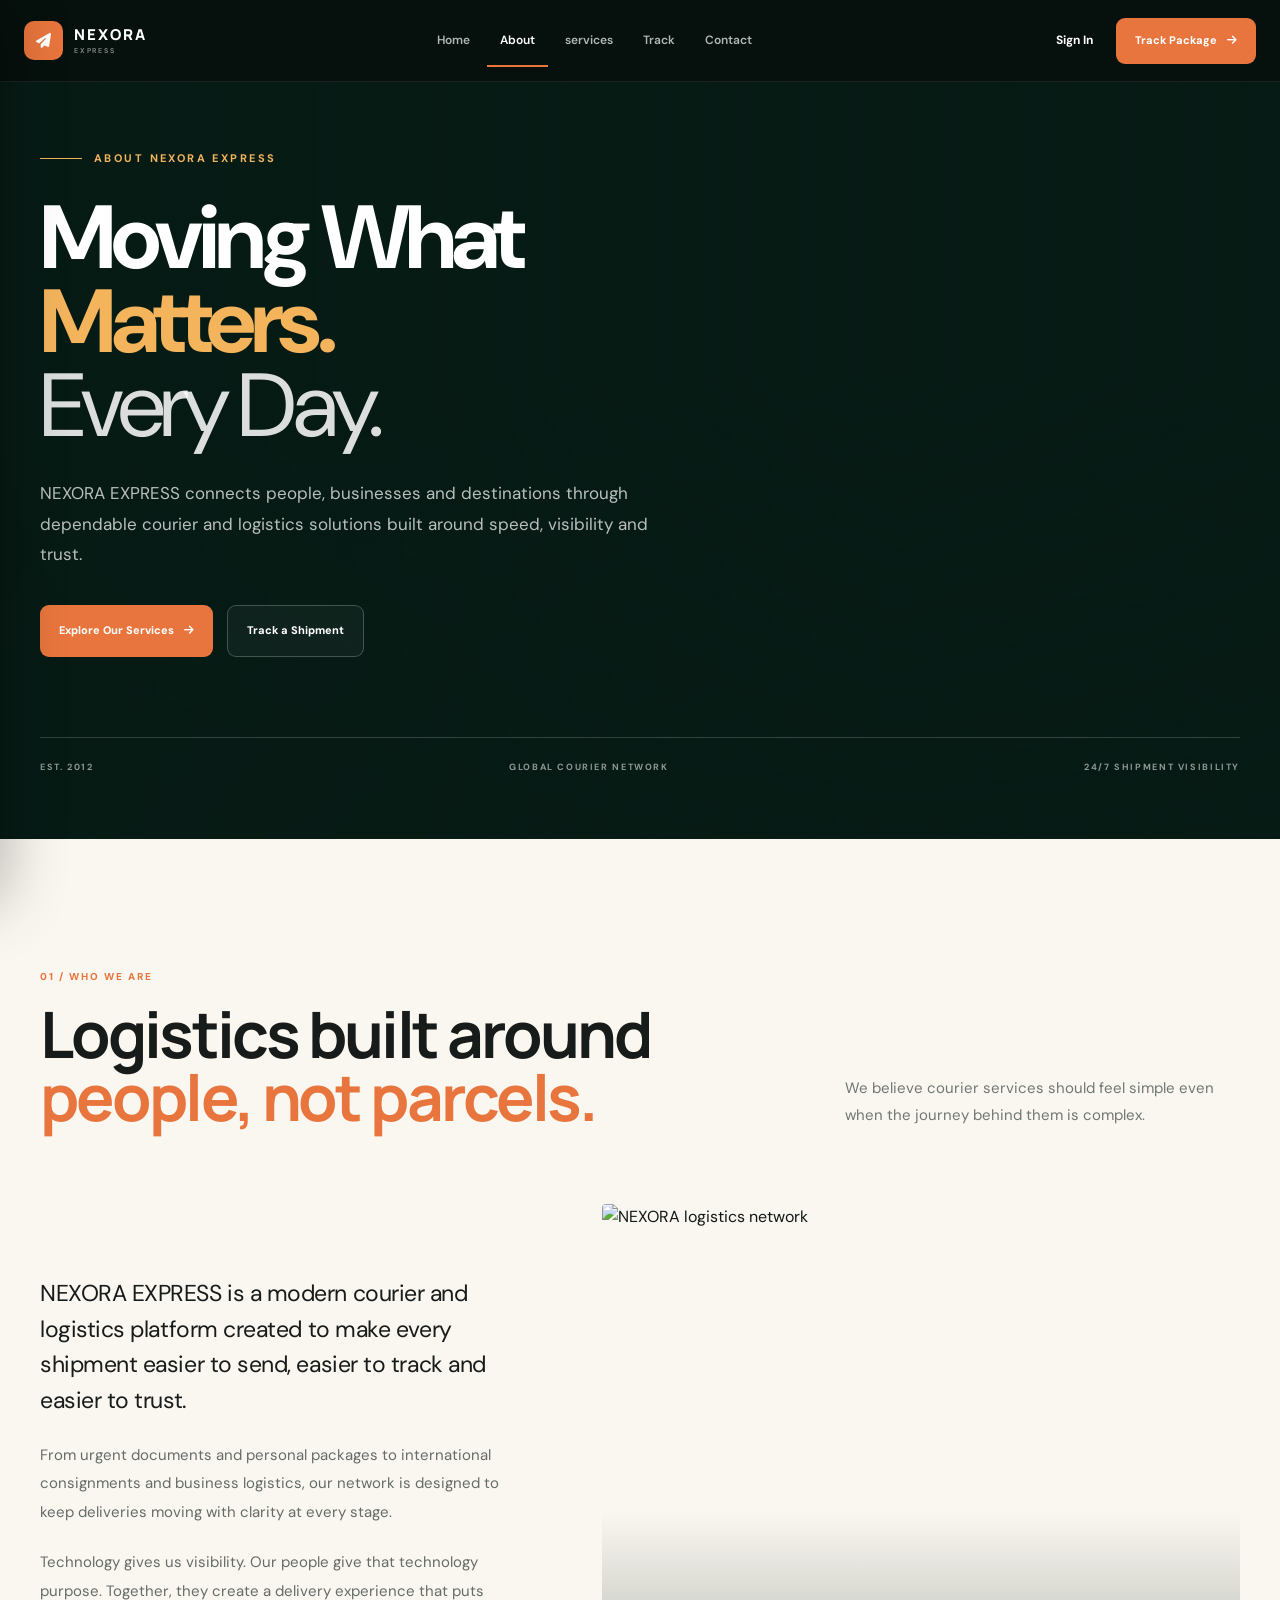
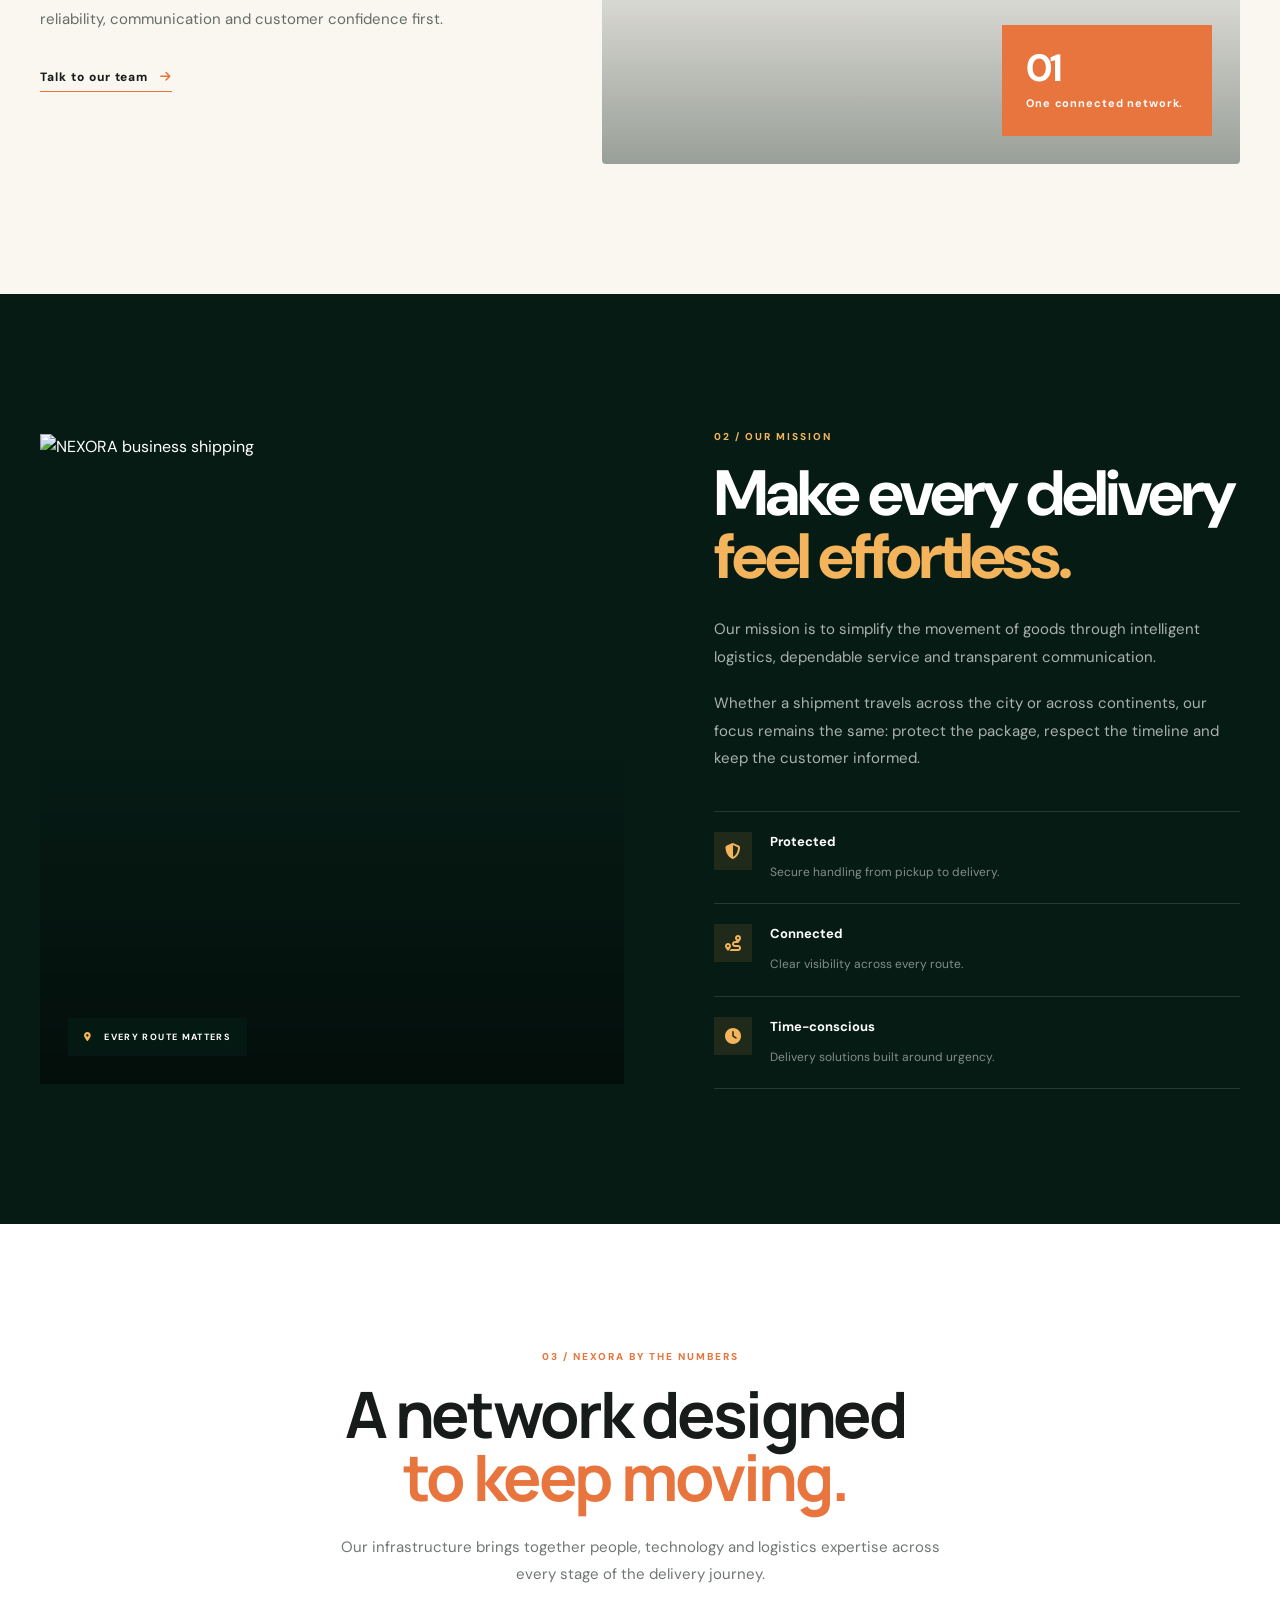
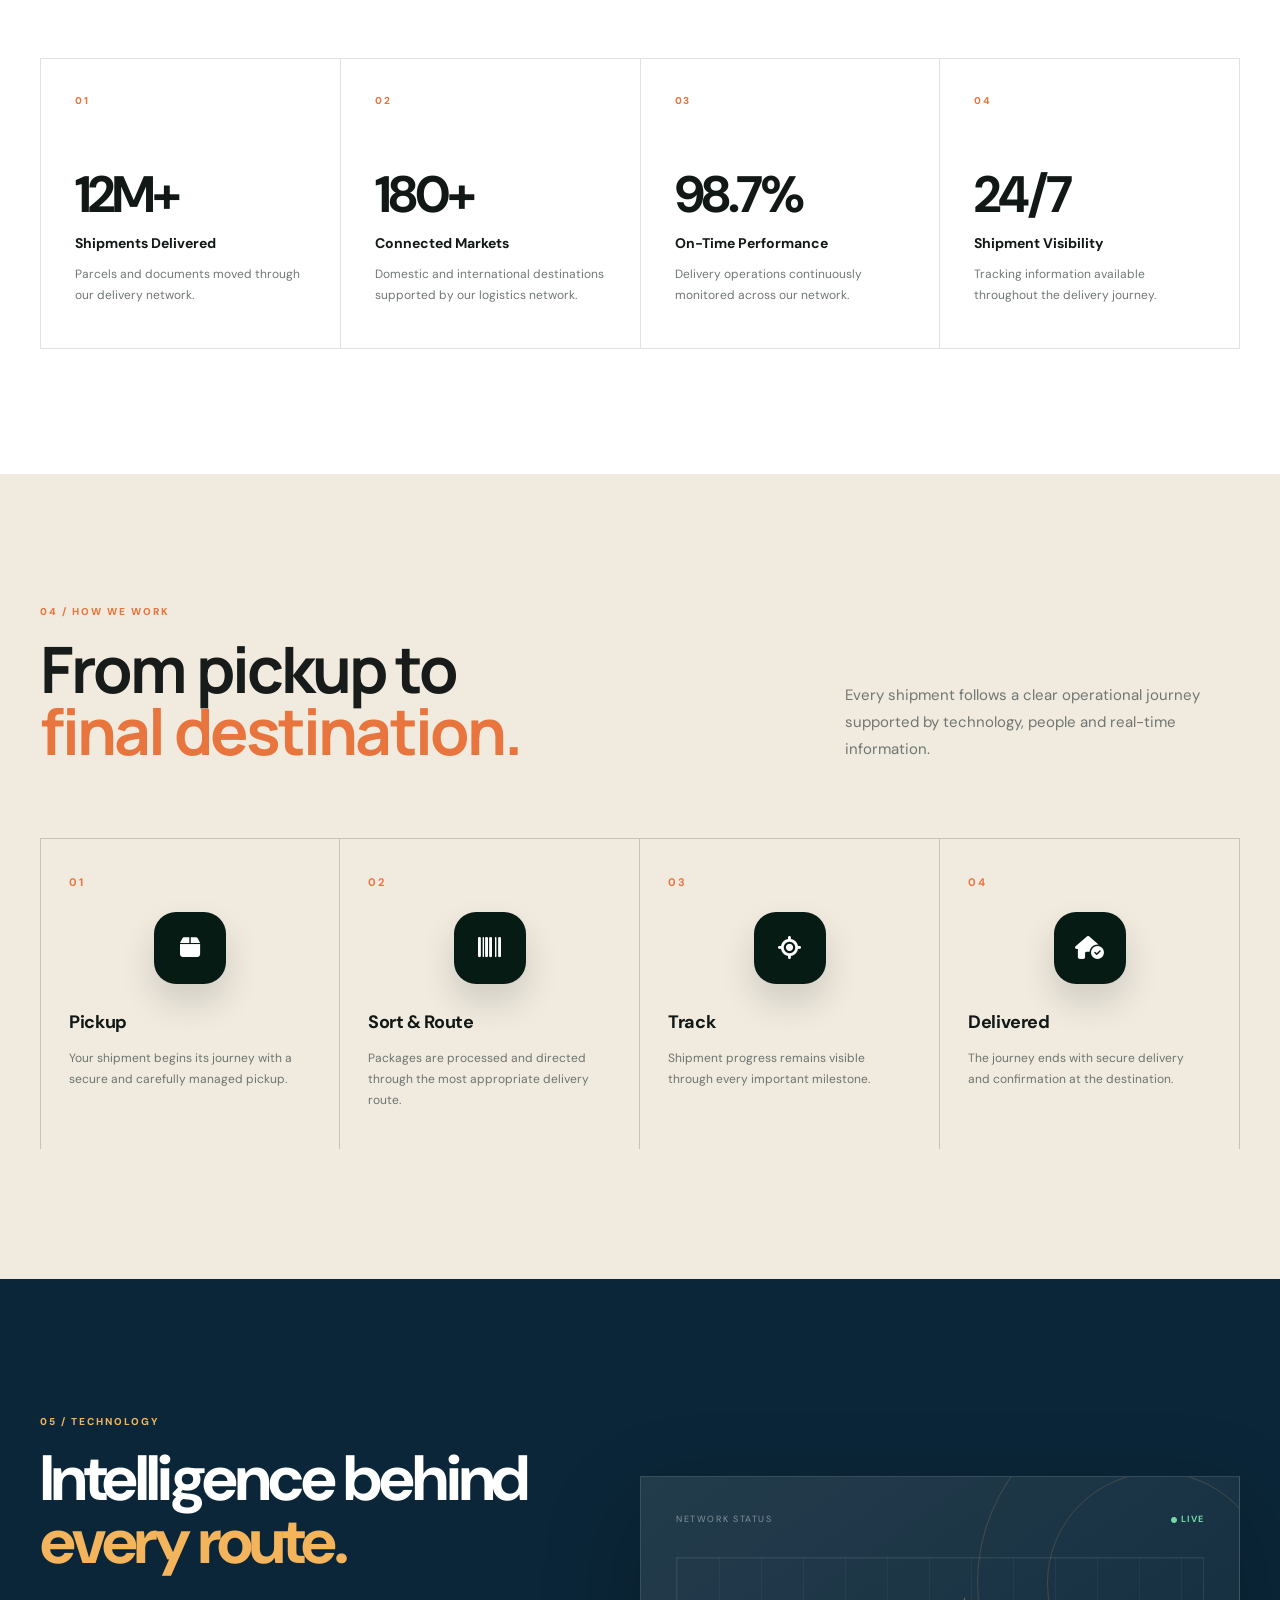
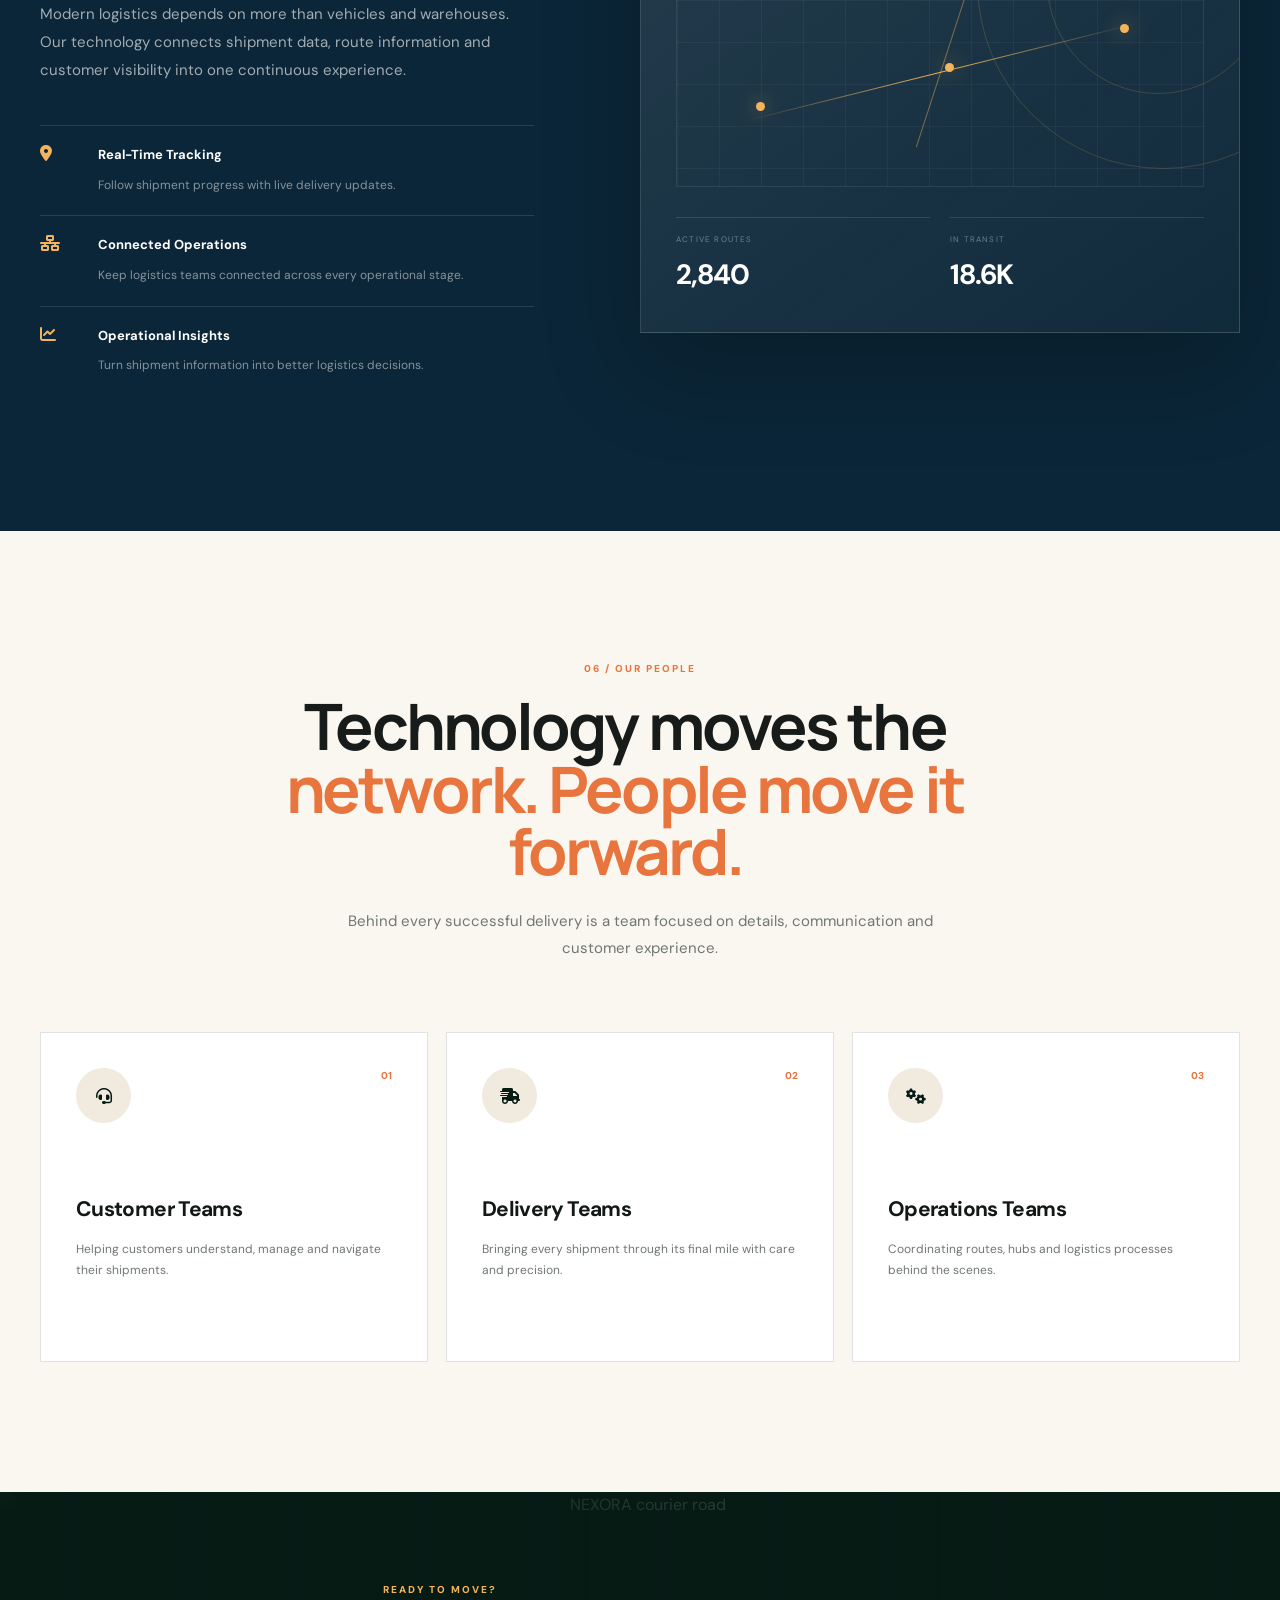
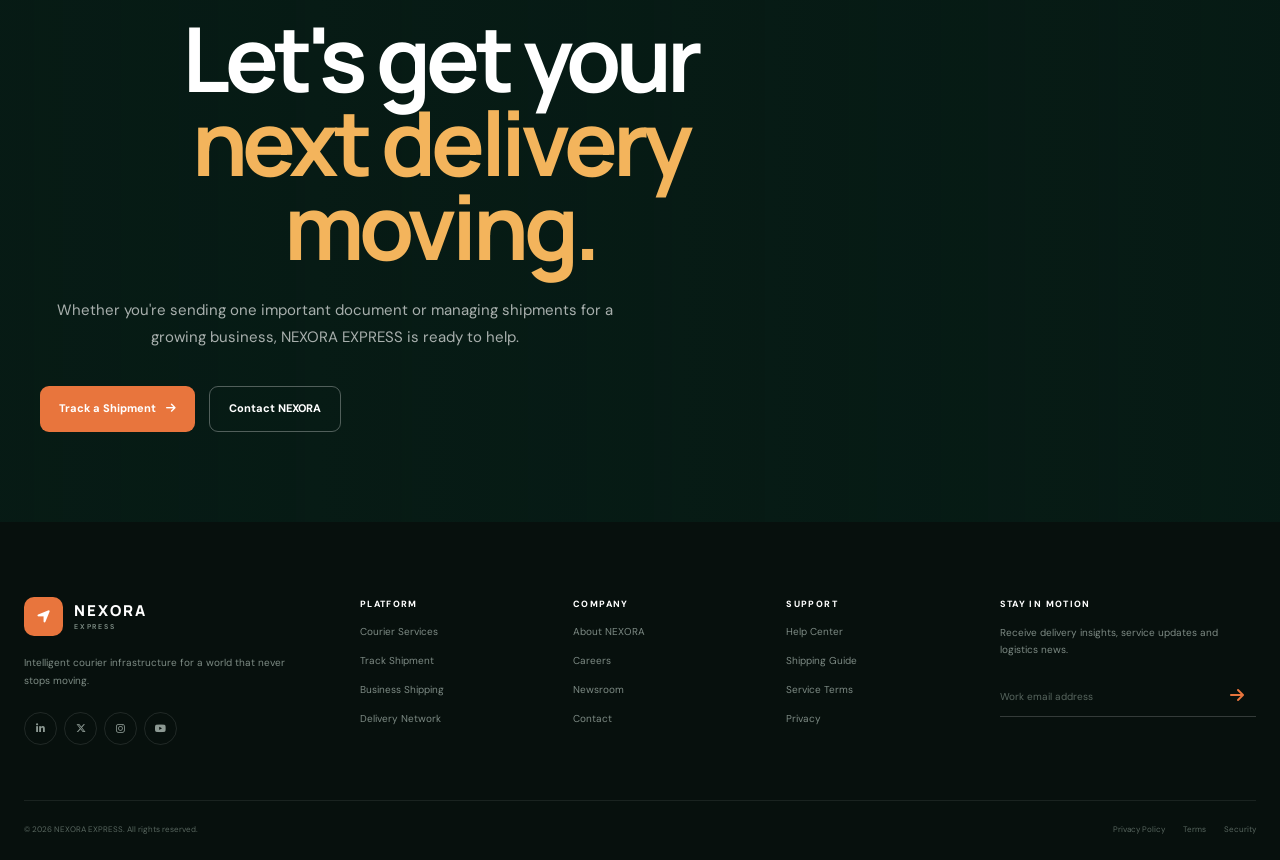
==== about.html @ cfeaf522 "first commit" ====
<!DOCTYPE html>
<html lang="en">
<head>
    <meta charset="UTF-8">
    <meta name="viewport" content="width=device-width, initial-scale=1.0">

    <title>About NEXORA EXPRESS | Global Courier & Logistics</title>

    <link rel="stylesheet" href="css/style.css">
    <link rel="stylesheet" href="css/animations.css">

    <link rel="preconnect" href="https://fonts.googleapis.com">
    <link rel="preconnect" href="https://fonts.gstatic.com" crossorigin>

    <link href="https://fonts.googleapis.com/css2?family=DM+Sans:wght@400;500;600;700&family=Manrope:wght@400;500;600;700;800&display=swap" rel="stylesheet">

    <link rel="stylesheet"
          href="https://cdnjs.cloudflare.com/ajax/libs/font-awesome/6.5.2/css/all.min.css">
</head>

<body>


<!-- ============================================================
     NEXORA COURIER PRELOADER
     ============================================================ -->

<div class="preloader" id="preloader">

    <div class="preloader-courier-scene">

        <div class="preloader-brand">

            <span class="preloader-brand-icon">
                <i class="fa-solid fa-paper-plane"></i>
            </span>

            <div>
                <strong>NEXORA</strong>
                <span>EXPRESS</span>
            </div>

        </div>


        <div class="courier-route">

            <span class="route-line"></span>

            <div class="courier-letter">

                <div class="letter-fold"></div>

                <span class="letter-line line-one"></span>
                <span class="letter-line line-two"></span>
                <span class="letter-line line-three"></span>

            </div>


            <div class="delivery-box">

                <div class="box-top"></div>

                <div class="box-front">
                    <span class="box-label">N</span>
                </div>

                <div class="box-side"></div>

            </div>

        </div>


        <div class="preloader-status">
            <span>PREPARING YOUR DELIVERY</span>
            <strong id="loadingPercent">0%</strong>
        </div>

    </div>

</div>



<!-- ============================================================
     HEADER
     ============================================================ -->

<header class="site-header" id="siteHeader">

    <div class="navbar">

        <a href="index.html" class="brand-logo">

            <span class="brand-icon">
                <i class="fa-solid fa-paper-plane"></i>
            </span>

            <span class="brand-copy">
                <strong>NEXORA</strong>
                <small>EXPRESS</small>
            </span>

        </a>


        <nav class="desktop-navigation">

            <a href="index.html" class="nav-link">
                Home
            </a>

            <a href="about.html" class="nav-link active">
                About
            </a>

           
                       
 <a href="service.html" class="nav-link">
                services
            </a>
             

            

            <a href="tracking.html" class="nav-link">
                Track 
            </a>

            <a href="contact.html" class="nav-link">
                Contact
            </a>

        </nav>


        <div class="navbar-actions">

            <button class="nav-login" data-login-open>
                Sign In
            </button>

            <a href="tracking.html"
               class="primary-btn nav-cta magnetic-btn ripple-btn">
                Track Package
                <i class="fa-solid fa-arrow-right"></i>
            </a>

        </div>


        <button class="mobile-menu-button"
                id="mobileMenuButton"
                aria-label="Open navigation">

            <span></span>
            <span></span>
            <span></span>

        </button>

    </div>

</header>



<!-- ============================================================
     MOBILE DRAWER
     ============================================================ -->

<div class="mobile-overlay" id="mobileOverlay"></div>

<aside class="mobile-drawer" id="mobileDrawer">

    <div class="drawer-header">

        <a href="index.html" class="drawer-logo">

            <span class="brand-icon">
                <i class="fa-solid fa-paper-plane"></i>
            </span>

            <span class="brand-copy">
                <strong>NEXORA</strong>
                <small>EXPRESS</small>
            </span>

        </a>

        <button class="drawer-close" id="drawerClose">
            <i class="fa-solid fa-xmark"></i>
        </button>

    </div>


    <nav class="drawer-navigation">

        <a href="index.html" class="drawer-link">
            <span>01</span>
            Home
        </a>

        <a href="about.html" class="drawer-link active">
            <span>02</span>
            About
        </a>

        <a href="services.html" class="drawer-link">
            <span>03</span>
            Services
        </a>

        <a href="tracking.html" class="drawer-link">
            <span>04</span>
            Track Shipment
        </a>

        <a href="contact.html" class="drawer-link">
            <span>05</span>
            Contact
        </a>

    </nav>


    <div class="drawer-bottom">

        <button class="drawer-login" data-login-open>
            Sign In
        </button>

        <a href="tracking.html" class="primary-btn">
            Track Package
        </a>

    </div>

</aside>



<main>


<!-- ============================================================
     SECTION 01 — ABOUT HERO
     ============================================================ -->


<!-- ============================================================
     ABOUT HERO
     ============================================================ -->

<section class="about-hero">

    <!-- BACKGROUND -->
    <div class="about-hero-background">

        <img src="assets/images/courier-professional.jpg"
             alt="NEXORA courier professional">

        <div class="about-hero-overlay"></div>

    </div>


    <div class="container">

        <!-- ====================================================
             LEFT CONTENT
             ==================================================== -->

        <div class="about-hero-content reveal">

            <div class="hero-eyebrow">

                <span class="eyebrow-line"></span>

                ABOUT NEXORA EXPRESS

            </div>


            <h1>
                Moving What
                <span>Matters.</span>
                <em>Every Day.</em>
            </h1>


            <p>
                NEXORA EXPRESS connects people, businesses and
                destinations through dependable courier and logistics
                solutions built around speed, visibility and trust.
            </p>


            <div class="hero-actions">

                <a href="services.html"
                   class="primary-btn magnetic-btn ripple-btn">

                    Explore Our Services

                    <i class="fa-solid fa-arrow-right"></i>

                </a>


                <a href="tracking.html"
                   class="secondary-btn">

                    Track a Shipment

                </a>

            </div>

        </div>


        <!-- ====================================================
             RIGHT — ONE IMAGE AT A TIME
             ==================================================== -->

        <div class="about-hero-visual reveal-right">

            <!-- IMAGE 01 -->
            <div class="hero-png png-one">

                <img src="assets/a1.webp"
                     alt="NEXORA Express courier delivery">

            </div>


            <!-- IMAGE 02 -->
            <div class="hero-png png-two">

                <img src="assets/a2.png"
                     alt="NEXORA Express logistics service">

            </div>


            <!-- IMAGE 03 -->
            <div class="hero-png png-three">

                <img src="assets/a3.png"
                     alt="NEXORA Express shipment delivery">

            </div>

        </div>


        <!-- ====================================================
             HERO BOTTOM
             ==================================================== -->

        <div class="about-hero-bottom">

            <span>EST. 2012</span>

            <span>GLOBAL COURIER NETWORK</span>

            <span>24/7 SHIPMENT VISIBILITY</span>

        </div>

    </div>

</section>
<!-- ============================================================
     SECTION 02 — WHO WE ARE
     ============================================================ -->

<section class="about-intro section-light">

    <div class="container">

        <div class="section-heading split-heading reveal">

            <div>

                <span class="section-kicker">
                    01 / WHO WE ARE
                </span>

                <h2>
                    Logistics built around
                    <span>people, not parcels.</span>
                </h2>

            </div>

            <p>
                We believe courier services should feel simple even
                when the journey behind them is complex.
            </p>

        </div>


        <div class="about-intro-grid">


            <div class="about-intro-copy reveal">

                <p class="large-copy">
                    NEXORA EXPRESS is a modern courier and logistics
                    platform created to make every shipment easier to
                    send, easier to track and easier to trust.
                </p>

                <p>
                    From urgent documents and personal packages to
                    international consignments and business logistics,
                    our network is designed to keep deliveries moving
                    with clarity at every stage.
                </p>

                <p>
                    Technology gives us visibility. Our people give
                    that technology purpose. Together, they create a
                    delivery experience that puts reliability,
                    communication and customer confidence first.
                </p>


                <a href="contact.html" class="text-link">
                    Talk to our team
                    <i class="fa-solid fa-arrow-right"></i>
                </a>

            </div>


            <div class="about-intro-visual reveal-right">

                <div class="about-image-main">

                    <img src="assets/images/logistics-network.jpg"
                         alt="NEXORA logistics network">

                </div>


                <div class="about-image-card">

                    <strong>01</strong>

                    <span>
                        One connected network.
                    </span>

                </div>

            </div>

        </div>

    </div>

</section>



<!-- ============================================================
     SECTION 03 — OUR MISSION
     ============================================================ -->

<section class="mission-section section-dark">

    <div class="container">

        <div class="mission-grid">

            <div class="mission-visual reveal">

                <img src="assets/images/business-shipping.jpg"
                     alt="NEXORA business shipping">

                <div class="mission-stamp">
                    <i class="fa-solid fa-location-dot"></i>
                    <span>EVERY ROUTE MATTERS</span>
                </div>

            </div>


            <div class="mission-content reveal-right">

                <span class="section-kicker">
                    02 / OUR MISSION
                </span>

                <h2>
                    Make every delivery
                    <em>feel effortless.</em>
                </h2>

                <p>
                    Our mission is to simplify the movement of goods
                    through intelligent logistics, dependable service
                    and transparent communication.
                </p>

                <p>
                    Whether a shipment travels across the city or
                    across continents, our focus remains the same:
                    protect the package, respect the timeline and keep
                    the customer informed.
                </p>


                <div class="mission-points">

                    <div>
                        <i class="fa-solid fa-shield-halved"></i>

                        <div>
                            <strong>Protected</strong>
                            <span>
                                Secure handling from pickup to delivery.
                            </span>
                        </div>
                    </div>


                    <div>
                        <i class="fa-solid fa-route"></i>

                        <div>
                            <strong>Connected</strong>
                            <span>
                                Clear visibility across every route.
                            </span>
                        </div>
                    </div>


                    <div>
                        <i class="fa-solid fa-clock"></i>

                        <div>
                            <strong>Time-conscious</strong>
                            <span>
                                Delivery solutions built around urgency.
                            </span>
                        </div>
                    </div>

                </div>

            </div>

        </div>

    </div>

</section>



<!-- ============================================================
     SECTION 04 — NUMBERS / IMPACT
     ============================================================ -->

<section class="about-stats section-white">

    <div class="container">

        <div class="section-heading centered reveal">

            <span class="section-kicker">
                03 / NEXORA BY THE NUMBERS
            </span>

            <h2>
                A network designed
                <span>to keep moving.</span>
            </h2>

            <p>
                Our infrastructure brings together people,
                technology and logistics expertise across every
                stage of the delivery journey.
            </p>

        </div>


        <div class="about-stat-grid">

            <div class="about-stat-card reveal">

                <span class="stat-index">01</span>

                <strong>12M+</strong>

                <h3>Shipments Delivered</h3>

                <p>
                    Parcels and documents moved through our
                    delivery network.
                </p>

            </div>


            <div class="about-stat-card reveal">

                <span class="stat-index">02</span>

                <strong>180+</strong>

                <h3>Connected Markets</h3>

                <p>
                    Domestic and international destinations
                    supported by our logistics network.
                </p>

            </div>


            <div class="about-stat-card reveal">

                <span class="stat-index">03</span>

                <strong>98.7%</strong>

                <h3>On-Time Performance</h3>

                <p>
                    Delivery operations continuously monitored
                    across our network.
                </p>

            </div>


            <div class="about-stat-card reveal">

                <span class="stat-index">04</span>

                <strong>24/7</strong>

                <h3>Shipment Visibility</h3>

                <p>
                    Tracking information available throughout
                    the delivery journey.
                </p>

            </div>

        </div>

    </div>

</section>



<!-- ============================================================
     SECTION 05 — HOW WE WORK
     ============================================================ -->

<section class="about-process section-cream">

    <div class="container">

        <div class="section-heading split-heading reveal">

            <div>

                <span class="section-kicker">
                    04 / HOW WE WORK
                </span>

                <h2>
                    From pickup to
                    <span>final destination.</span>
                </h2>

            </div>

            <p>
                Every shipment follows a clear operational journey
                supported by technology, people and real-time
                information.
            </p>

        </div>


        <div class="process-timeline">


            <div class="process-step reveal">

                <span class="process-number">01</span>

                <div class="process-icon">
                    <i class="fa-solid fa-box"></i>
                </div>

                <div>
                    <h3>Pickup</h3>

                    <p>
                        Your shipment begins its journey with a
                        secure and carefully managed pickup.
                    </p>
                </div>

            </div>


            <div class="process-step reveal">

                <span class="process-number">02</span>

                <div class="process-icon">
                    <i class="fa-solid fa-barcode"></i>
                </div>

                <div>
                    <h3>Sort & Route</h3>

                    <p>
                        Packages are processed and directed through
                        the most appropriate delivery route.
                    </p>
                </div>

            </div>


            <div class="process-step reveal">

                <span class="process-number">03</span>

                <div class="process-icon">
                    <i class="fa-solid fa-location-crosshairs"></i>
                </div>

                <div>
                    <h3>Track</h3>

                    <p>
                        Shipment progress remains visible through
                        every important milestone.
                    </p>
                </div>

            </div>


            <div class="process-step reveal">

                <span class="process-number">04</span>

                <div class="process-icon">
                    <i class="fa-solid fa-house-circle-check"></i>
                </div>

                <div>
                    <h3>Delivered</h3>

                    <p>
                        The journey ends with secure delivery and
                        confirmation at the destination.
                    </p>
                </div>

            </div>

        </div>

    </div>

</section>



<!-- ============================================================
     SECTION 06 — TECHNOLOGY
     ============================================================ -->

<section class="technology-section section-blue">

    <div class="container">

        <div class="technology-grid">

            <div class="technology-content reveal">

                <span class="section-kicker">
                    05 / TECHNOLOGY
                </span>

                <h2>
                    Intelligence behind
                    <span>every route.</span>
                </h2>

                <p>
                    Modern logistics depends on more than vehicles
                    and warehouses. Our technology connects shipment
                    data, route information and customer visibility
                    into one continuous experience.
                </p>


                <div class="technology-list">

                    <div>
                        <i class="fa-solid fa-location-dot"></i>

                        <div>
                            <strong>Real-Time Tracking</strong>

                            <span>
                                Follow shipment progress with live
                                delivery updates.
                            </span>
                        </div>
                    </div>


                    <div>
                        <i class="fa-solid fa-network-wired"></i>

                        <div>
                            <strong>Connected Operations</strong>

                            <span>
                                Keep logistics teams connected across
                                every operational stage.
                            </span>
                        </div>
                    </div>


                    <div>
                        <i class="fa-solid fa-chart-line"></i>

                        <div>
                            <strong>Operational Insights</strong>

                            <span>
                                Turn shipment information into better
                                logistics decisions.
                            </span>
                        </div>
                    </div>

                </div>

            </div>


            <div class="technology-visual reveal-right">

                <div class="technology-card">

                    <div class="technology-card-top">

                        <span>NETWORK STATUS</span>

                        <strong>
                            <i class="fa-solid fa-circle"></i>
                            LIVE
                        </strong>

                    </div>


                    <div class="network-lines">

                        <span></span>
                        <span></span>
                        <span></span>

                    </div>


                    <div class="technology-metrics">

                        <div>
                            <small>ACTIVE ROUTES</small>
                            <strong>2,840</strong>
                        </div>

                        <div>
                            <small>IN TRANSIT</small>
                            <strong>18.6K</strong>
                        </div>

                    </div>

                </div>

            </div>

        </div>

    </div>

</section>



<!-- ============================================================
     SECTION 07 — PEOPLE
     ============================================================ -->

<section class="people-section section-light">

    <div class="container">

        <div class="section-heading centered reveal">

            <span class="section-kicker">
                06 / OUR PEOPLE
            </span>

            <h2>
                Technology moves the
                <span>network. People move it forward.</span>
            </h2>

            <p>
                Behind every successful delivery is a team focused
                on details, communication and customer experience.
            </p>

        </div>


        <div class="people-grid">


            <article class="people-card reveal">

                <div class="people-icon">
                    <i class="fa-solid fa-headset"></i>
                </div>

                <span>01</span>

                <h3>Customer Teams</h3>

                <p>
                    Helping customers understand, manage and
                    navigate their shipments.
                </p>

            </article>


            <article class="people-card reveal">

                <div class="people-icon">
                    <i class="fa-solid fa-truck-fast"></i>
                </div>

                <span>02</span>

                <h3>Delivery Teams</h3>

                <p>
                    Bringing every shipment through its final
                    mile with care and precision.
                </p>

            </article>


            <article class="people-card reveal">

                <div class="people-icon">
                    <i class="fa-solid fa-gears"></i>
                </div>

                <span>03</span>

                <h3>Operations Teams</h3>

                <p>
                    Coordinating routes, hubs and logistics
                    processes behind the scenes.
                </p>

            </article>

        </div>

    </div>

</section>



<!-- ============================================================
     SECTION 08 — CTA
     ============================================================ -->

<section class="cta-section">

    <div class="cta-background">

        <img src="assets/images/courier-road.jpg"
             alt="NEXORA courier road">

    </div>


    <div class="container">

        <div class="cta-content reveal">

            <span class="section-kicker">
                READY TO MOVE?
            </span>

            <h2>
                Let's get your
                <span>next delivery moving.</span>
            </h2>

            <p>
                Whether you're sending one important document or
                managing shipments for a growing business, NEXORA
                EXPRESS is ready to help.
            </p>


            <div class="cta-actions">

                <a href="tracking.html"
                   class="primary-btn magnetic-btn ripple-btn">

                    Track a Shipment

                    <i class="fa-solid fa-arrow-right"></i>

                </a>

                <a href="contact.html"
                   class="outline-light-btn">

                    Contact NEXORA

                </a>

            </div>

        </div>

    </div>

</section>

</main>





<!-- =========================================================
     FOOTER
========================================================= -->

<footer class="site-footer">

    <div class="container">

        <div class="footer-main">

            <div class="footer-brand">

                <a href="index.html" class="brand-logo footer-logo">

                    <span class="brand-icon">
                        <i class="fa-solid fa-location-arrow"></i>
                    </span>

                    <span class="brand-copy">
                        <strong>NEXORA</strong>
                        <small>EXPRESS</small>
                    </span>

                </a>


                <p>
                    Intelligent courier infrastructure
                    for a world that never stops moving.
                </p>


                <div class="footer-socials">

                    <a href="404.html" aria-label="LinkedIn">
                        <i class="fa-brands fa-linkedin-in"></i>
                    </a>

                    <a href="404.html" aria-label="X">
                        <i class="fa-brands fa-x-twitter"></i>
                    </a>

                    <a href="404.html" aria-label="Instagram">
                        <i class="fa-brands fa-instagram"></i>
                    </a>

                    <a href="404.html" aria-label="YouTube">
                        <i class="fa-brands fa-youtube"></i>
                    </a>

                </div>

            </div>


            <div class="footer-column">

                <h4>
                    PLATFORM
                </h4>

                <a href="services.html">
                    Courier Services
                </a>

                <a href="track.html">
                    Track Shipment
                </a>

                <a href="404.html">
                    Business Shipping
                </a>

                <a href="404.html">
                    Delivery Network
                </a>

            </div>


            <div class="footer-column">

                <h4>
                    COMPANY
                </h4>

                <a href="about.html">
                    About NEXORA
                </a>

                <a href="404.html">
                    Careers
                </a>

                <a href="404.html">
                    Newsroom
                </a>

                <a href="contact.html">
                    Contact
                </a>

            </div>


            <div class="footer-column">

                <h4>
                    SUPPORT
                </h4>

                <a href="404.html">
                    Help Center
                </a>

                <a href="404.html">
                    Shipping Guide
                </a>

                <a href="404.html">
                    Service Terms
                </a>

                <a href="404.html">
                    Privacy
                </a>

            </div>


            <div class="footer-newsletter">

                <h4>
                    STAY IN MOTION
                </h4>

                <p>
                    Receive delivery insights,
                    service updates and logistics news.
                </p>

                <form id="newsletterForm">

                    <div class="newsletter-input">

                        <input
                            type="email"
                            id="newsletterEmail"
                            placeholder="Work email address"
                            aria-label="Email address"
                        >

                        <button
                            type="submit"
                            aria-label="Subscribe"
                        >
                            <i class="fa-solid fa-arrow-right"></i>
                        </button>

                    </div>

                    <small id="newsletterMessage"></small>

                </form>

            </div>

        </div>


        <div class="footer-bottom">

            <span>
                © 2026 NEXORA EXPRESS. All rights reserved.
            </span>

            <div>

                <a href="404.html">
                    Privacy Policy
                </a>

                <a href="404.html">
                    Terms
                </a>

                <a href="404.html">
                    Security
                </a>

            </div>

        </div>

    </div>

</footer>



<!-- ============================================================
     LOGIN MODAL
     ============================================================ -->

<div class="modal-overlay"
     id="loginModal"
     aria-hidden="true">

    <div class="login-modal">

        <button class="modal-close" id="loginModalClose">
            <i class="fa-solid fa-xmark"></i>
        </button>


        <div class="login-visual">

            <img src="assets/images/login-courier.jpg"
                 alt="NEXORA courier">

            <div class="login-visual-overlay"></div>

            <div class="login-visual-content">

                <span class="secure-badge">
                    <i class="fa-solid fa-shield-halved"></i>
                    SECURE ACCESS
                </span>

                <h2>
                    Your deliveries.
                    <span>Your control.</span>
                </h2>

            </div>

        </div>


        <div class="login-content">

            <span class="section-kicker">
                NEXORA EXPRESS
            </span>

            <h2 class="login-heading" id="loginTitle">
                Welcome back.
            </h2>


            <div class="login-tabs">

                <button class="login-tab active"
                        data-login-tab="user">
                    Customer
                </button>

                <button class="login-tab"
                        data-login-tab="admin">
                    Admin
                </button>

            </div>


            <form class="login-form active"
                  id="userLoginForm">

                <div class="input-wrap">

                    <input type="email"
                           placeholder="Email address"
                           required>

                    <i class="fa-regular fa-envelope"></i>

                </div>


                <div class="input-wrap">

                    <input type="password"
                           placeholder="Password"
                           required>

                    <button type="button"
                            class="password-toggle">
                        <i class="fa-regular fa-eye"></i>
                    </button>

                </div>


                <div class="login-options">

                    <label class="remember-option">

                        <input type="checkbox">

                        <span>Remember me</span>

                    </label>

                    <a href="#">Forgot password?</a>

                </div>


                <button type="submit"
                        class="login-submit">

                    Sign In

                    <i class="fa-solid fa-arrow-right"></i>

                </button>


                <div class="login-create">
                    New to NEXORA?
                    <a href="#">Create an account</a>
                </div>

            </form>


            <form class="login-form"
                  id="adminLoginForm">

                <div class="input-wrap">

                    <input type="email"
                           placeholder="Admin email"
                           required>

                    <i class="fa-regular fa-envelope"></i>

                </div>


                <div class="input-wrap">

                    <input type="password"
                           placeholder="Admin password"
                           required>

                    <button type="button"
                            class="password-toggle">
                        <i class="fa-regular fa-eye"></i>
                    </button>

                </div>


                <button type="submit"
                        class="login-submit admin-submit">

                    Admin Sign In

                    <i class="fa-solid fa-arrow-right"></i>

                </button>

            </form>


            <div class="login-security">

                <i class="fa-solid fa-lock"></i>

                Secure NEXORA account access

            </div>

        </div>

    </div>

</div>



<!-- ============================================================
     BACK TO TOP
     ============================================================ -->

<button class="back-to-top" id="backToTop">

    <i class="fa-solid fa-arrow-up"></i>

</button>


<script src="js/main.js"></script>

</body>
</html>
---- css/style.css ----
/* ============================================================
   NEXORA EXPRESS
   PREMIUM COURIER PLATFORM
   STYLE.CSS
============================================================ */

@import url('https://fonts.googleapis.com/css2?family=DM+Sans:wght@400;500;600;700&family=Manrope:wght@500;600;700;800&family=Playfair+Display:ital,wght@0,600;0,700;1,600;1,700&display=swap');

:root {
    --black: #07100d;
    --black-2: #0b1713;
    --black-3: #10221b;

    --white: #ffffff;
    --ivory: #f8f6f0;
    --cream: #eee9df;

    --green: #12382b;
    --green-light: #1b5742;

    --orange: #e8753d;
    --orange-dark: #c95b2b;
    --amber: #f3b45c;

    --blue: #102a38;
    --blue-2: #163d4e;

    --text: #111816;
    --muted: #68736e;
    --muted-light: #9ba8a2;

    --border: rgba(17, 24, 22, .12);
    --border-dark: rgba(255,255,255,.11);

    --shadow: 0 25px 70px rgba(7,16,13,.14);
    --shadow-heavy: 0 35px 100px rgba(0,0,0,.28);

    --radius: 24px;
    --radius-lg: 34px;

    --container: 1240px;
    --nav-height: 82px;

    --ease: cubic-bezier(.2,.7,.2,1);
}


/* ============================================================
   RESET
============================================================ */

* {
    margin: 0;
    padding: 0;
    box-sizing: border-box;
}

html {
    scroll-behavior: smooth;
}

body {
    width: 100%;
    overflow-x: hidden;
    background: var(--ivory);
    color: var(--text);
    font-family: "DM Sans", sans-serif;
    line-height: 1.6;
}

body.menu-open,
body.modal-open {
    overflow: hidden;
}

img {
    display: block;
    width: 100%;
    max-width: 100%;
}

a {
    color: inherit;
    text-decoration: none;
}

button,
input,
textarea {
    font: inherit;
}

button {
    border: 0;
    cursor: pointer;
}

::selection {
    background: var(--orange);
    color: #fff;
}

.container {
    width: min(var(--container), calc(100% - 48px));
    margin-inline: auto;
}


/* ============================================================
   PRELOADER
============================================================ */

.preloader {
    position: fixed;
    inset: 0;
    z-index: 99999;

    display: grid;
    place-items: center;

    background: var(--black);

    opacity: 1;
    visibility: visible;

    transition:
        opacity .6s ease,
        visibility .6s ease;
}

.preloader.hide {
    opacity: 0;
    visibility: hidden;
    pointer-events: none;
}

.preloader-content {
    width: min(320px, calc(100% - 50px));
}

.preloader-logo {
    display: flex;
    align-items: center;
    gap: 13px;

    color: #fff;
}

.logo-symbol {
    width: 46px;
    height: 46px;

    display: grid;
    place-items: center;

    border-radius: 13px;

    background: var(--orange);
    color: #fff;

    font-size: 18px;
}

.preloader-logo div {
    display: flex;
    flex-direction: column;
    line-height: 1;
}

.preloader-logo strong {
    font-family: "Manrope", sans-serif;
    font-size: 18px;
    letter-spacing: .13em;
}

.preloader-logo div span {
    margin-top: 6px;

    color: #8d9a94;

    font-size: 8px;
    letter-spacing: .28em;
}

.preloader-track {
    width: 100%;
    height: 2px;

    margin-top: 32px;

    overflow: hidden;

    background: rgba(255,255,255,.12);
}

.preloader-track span {
    display: block;

    width: 35%;
    height: 100%;

    background: var(--orange);

    animation: loaderMove 1.3s infinite ease-in-out;
}

@keyframes loaderMove {
    from {
        transform: translateX(-120%);
    }

    to {
        transform: translateX(390%);
    }
}

.preloader-meta {
    display: flex;
    justify-content: space-between;

    margin-top: 11px;

    color: #718078;

    font-size: 8px;
    letter-spacing: .12em;
}

.preloader-meta strong {
    color: var(--orange);
}


/* ============================================================
   HEADER
============================================================ */

.site-header {
    position: fixed;
    top: 0;
    left: 0;

    z-index: 900;

    width: 100%;
    height: var(--nav-height);

    background: rgba(7,16,13,.92);

    border-bottom: 1px solid rgba(255,255,255,.08);

    backdrop-filter: blur(18px);
}

.navbar {
    width: min(var(--container), calc(100% - 48px));
    height: 100%;

    margin: auto;

    display: flex;
    align-items: center;
    justify-content: space-between;

    gap: 30px;
}

.brand-logo {
    display: inline-flex;
    align-items: center;
    gap: 11px;

    flex-shrink: 0;

    color: #fff;
}

.brand-icon {
    width: 39px;
    height: 39px;

    display: grid;
    place-items: center;

    border-radius: 10px;

    background: var(--orange);

    color: #fff;

    font-size: 15px;
}

.brand-copy {
    display: flex;
    flex-direction: column;

    line-height: 1;
}

.brand-copy strong {
    font-family: "Manrope", sans-serif;

    font-size: 15px;
    font-weight: 800;

    letter-spacing: .13em;
}

.brand-copy small {
    margin-top: 5px;

    color: #819088;

    font-size: 7px;
    font-weight: 600;

    letter-spacing: .25em;
}


/* ============================================================
   DESKTOP NAVIGATION
============================================================ */

.desktop-navigation {
    display: flex;
    align-items: center;
    gap: 4px;
}

.nav-link {
    position: relative;

    display: flex;
    align-items: center;
    gap: 6px;

    padding: 10px 13px;

    color: #aebbb5;

    font-size: 12px;
    font-weight: 600;

    transition: color .25s ease;
}

.nav-link::after {
    content: "";

    position: absolute;
    left: 13px;
    right: 13px;
    bottom: 3px;

    height: 2px;

    background: var(--orange);

    transform: scaleX(0);
    transform-origin: left;

    transition: transform .25s ease;
}

.nav-link:hover,
.nav-link.active {
    color: #fff;
}

.nav-link:hover::after,
.nav-link.active::after {
    transform: scaleX(1);
}

.nav-link i {
    font-size: 8px;
}


/* ============================================================
   DROPDOWN
============================================================ */

.nav-dropdown {
    position: relative;
}

.dropdown-menu {
    position: absolute;

    top: calc(100% + 15px);
    left: 50%;

    width: 230px;

    padding: 9px;

    border: 1px solid rgba(255,255,255,.1);
    border-radius: 14px;

    background: #0b1713;

    box-shadow: var(--shadow-heavy);

    opacity: 0;
    visibility: hidden;

    transform: translate(-50%, 10px);

    transition:
        opacity .25s ease,
        visibility .25s ease,
        transform .25s ease;
}

.nav-dropdown:hover .dropdown-menu {
    opacity: 1;
    visibility: visible;
    transform: translate(-50%, 0);
}

.dropdown-menu a {
    display: flex;
    align-items: center;
    gap: 11px;

    padding: 12px;

    border-radius: 9px;

    color: #b9c5bf;

    font-size: 11px;

    transition:
        background .25s ease,
        color .25s ease;
}

.dropdown-menu a:hover {
    background: rgba(255,255,255,.06);
    color: #fff;
}

.dropdown-menu i {
    width: 23px;

    color: var(--orange);
    text-align: center;
}


/* ============================================================
   NAV ACTIONS
============================================================ */

.navbar-actions {
    display: flex;
    align-items: center;
    gap: 10px;
}

.nav-login {
    padding: 10px 13px;

    background: transparent;
    color: #fff;

    font-size: 12px;
    font-weight: 700;
}

.primary-btn,
.secondary-btn,
.light-btn,
.outline-light-btn {
    display: inline-flex;
    align-items: center;
    justify-content: center;
    gap: 10px;

    min-height: 46px;

    padding: 0 19px;

    border-radius: 9px;

    font-size: 11px;
    font-weight: 800;

    transition:
        transform .28s var(--ease),
        background .28s ease,
        color .28s ease,
        border-color .28s ease;
}

.primary-btn {
    background: var(--orange);
    color: #fff;
}

.primary-btn:hover {
    background: var(--orange-dark);
    transform: translateY(-3px);
}

.primary-btn.large,
.secondary-btn.large,
.light-btn.large,
.outline-light-btn.large {
    min-height: 54px;
    padding-inline: 23px;
}

.secondary-btn {
    border: 1px solid rgba(255,255,255,.22);

    background: rgba(255,255,255,.04);

    color: #fff;
}

.secondary-btn:hover {
    background: #fff;
    color: var(--black);

    transform: translateY(-3px);
}

.light-btn {
    margin-top: 30px;

    background: #fff;
    color: var(--black);
}

.light-btn:hover {
    background: var(--orange);
    color: #fff;

    transform: translateY(-3px);
}

.outline-light-btn {
    border: 1px solid rgba(255,255,255,.3);

    background: transparent;

    color: #fff;
}

.outline-light-btn:hover {
    background: #fff;
    color: var(--black);

    transform: translateY(-3px);
}


/* ============================================================
   MOBILE MENU BUTTON
============================================================ */

.mobile-menu-button {
    display: none;

    width: 43px;
    height: 43px;

    position: relative;

    border: 1px solid rgba(255,255,255,.14);
    border-radius: 10px;

    background: transparent;
}

.mobile-menu-button span {
    position: absolute;
    left: 11px;

    width: 20px;
    height: 1.5px;

    background: #fff;

    transition: .3s ease;
}

.mobile-menu-button span:first-child {
    top: 16px;
}

.mobile-menu-button span:last-child {
    top: 24px;
}


/* ============================================================
   MOBILE DRAWER
============================================================ */

.mobile-overlay {
    position: fixed;
    inset: 0;

    z-index: 940;

    background: rgba(0,0,0,.6);

    opacity: 0;
    visibility: hidden;

    transition:
        opacity .3s ease,
        visibility .3s ease;
}

.mobile-overlay.active {
    opacity: 1;
    visibility: visible;
}

.mobile-drawer {
    position: fixed;

    top: 0;
    left: 0;

    z-index: 950;

    width: min(86vw, 360px);
    height: 100dvh;

    padding: 24px;

    overflow-y: auto;

    background: var(--black);

    color: #fff;

    transform: translateX(-105%);

    transition: transform .4s var(--ease);

    box-shadow: 20px 0 60px rgba(0,0,0,.3);
}

.mobile-drawer.active {
    transform: translateX(0);
}

.drawer-header {
    display: flex;
    align-items: center;
    justify-content: space-between;

    padding-bottom: 23px;

    border-bottom: 1px solid rgba(255,255,255,.1);
}

.drawer-logo {
    display: flex;
    align-items: center;
    gap: 10px;
}

.drawer-logo > span:last-child {
    display: flex;
    flex-direction: column;
    line-height: 1;
}

.drawer-logo strong {
    font-family: "Manrope", sans-serif;
    font-size: 14px;
    letter-spacing: .12em;
}

.drawer-logo small {
    margin-top: 5px;

    color: #7f8c86;

    font-size: 7px;
    letter-spacing: .23em;
}

.drawer-close {
    width: 40px;
    height: 40px;

    border: 1px solid rgba(255,255,255,.12);
    border-radius: 9px;

    background: transparent;
    color: #fff;
}

.drawer-navigation {
    padding-top: 24px;
}

.drawer-link {
    min-height: 57px;

    display: flex;
    align-items: center;
    gap: 16px;

    border-bottom: 1px solid rgba(255,255,255,.08);

    color: #c7d1cc;

    font-size: 14px;
    font-weight: 700;
}

.drawer-link span {
    color: var(--orange);

    font-family: "Manrope", sans-serif;

    font-size: 9px;
}

.drawer-link.active,
.drawer-link:hover {
    color: #fff;
}

.drawer-bottom {
    margin-top: 35px;
}

.drawer-bottom p {
    color: #819088;

    font-size: 11px;
    line-height: 1.8;
}

.drawer-login {
    width: 100%;

    min-height: 48px;

    margin-top: 22px;

    display: flex;
    align-items: center;
    justify-content: space-between;

    padding: 0 16px;

    border-radius: 9px;

    background: var(--orange);
    color: #fff;

    font-size: 11px;
    font-weight: 800;
}


/* ============================================================
   HERO
============================================================ */

.hero-section {
    position: relative;

    min-height: 100svh;

    padding-top: var(--nav-height);

    overflow: hidden;

    background: var(--black);

    color: #fff;
}

.hero-background {
    position: absolute;
    inset: var(--nav-height) 0 0;

    z-index: 0;
}

.hero-image {
    width: 100%;
    height: 100%;

    object-fit: cover;

    opacity: .64;

    animation: heroZoom 14s ease-out infinite alternate;
}

@keyframes heroZoom {
    from {
        transform: scale(1);
    }

    to {
        transform: scale(1.06);
    }
}

.hero-overlay {
    position: absolute;
    inset: 0;

    background:
        linear-gradient(
            90deg,
            rgba(7,16,13,.98) 0%,
            rgba(7,16,13,.82) 38%,
            rgba(7,16,13,.35) 72%,
            rgba(7,16,13,.68) 100%
        ),
        linear-gradient(
            0deg,
            rgba(7,16,13,.95),
            transparent 45%
        );
}

.hero-glow {
    position: absolute;

    width: 320px;
    height: 320px;

    border-radius: 50%;

    filter: blur(90px);

    pointer-events: none;

    opacity: .15;
}

.hero-glow-one {
    top: 15%;
    right: 12%;
    background: var(--orange);
}

.hero-glow-two {
    bottom: 5%;
    left: 30%;
    background: var(--green-light);
}

.hero-container {
    position: relative;
    z-index: 2;

    width: min(var(--container), calc(100% - 48px));

    min-height: calc(100svh - var(--nav-height));

    margin: auto;

    display: grid;

    grid-template-columns: minmax(0, 1.15fr) minmax(360px, .85fr);

    align-items: center;

    gap: 70px;

    padding: 85px 0 130px;
}

.hero-content {
    max-width: 760px;
}

.hero-eyebrow,
.section-kicker {
    display: inline-flex;
    align-items: center;
    gap: 9px;

    color: var(--orange);

    font-size: 9px;
    font-weight: 800;

    letter-spacing: .18em;
}

.eyebrow-line {
    width: 26px;
    height: 1px;

    background: var(--orange);
}

.hero-content h1 {
    margin-top: 22px;

    max-width: 800px;

    font-family: "Manrope", sans-serif;

    font-size: clamp(55px, 7.3vw, 105px);

    line-height: .9;

    letter-spacing: -.065em;

    font-weight: 800;
}

.hero-content h1 span {
    display: inline;
    color: var(--orange);
}

.hero-content h1 em {
    display: block;

    color: #fff;

    font-family: "Playfair Display", serif;

    font-weight: 600;
    font-style: italic;

    letter-spacing: -.055em;
}

.hero-description {
    max-width: 590px;

    margin-top: 30px;

    color: #bdc9c3;

    font-size: 15px;

    line-height: 1.85;
}

.hero-actions {
    display: flex;
    flex-wrap: wrap;
    gap: 11px;

    margin-top: 32px;
}

.hero-trust {
    display: flex;
    flex-wrap: wrap;
    gap: 20px;

    margin-top: 38px;
}

.trust-item {
    display: flex;
    align-items: center;
    gap: 7px;

    color: #a4b1ab;

    font-size: 9px;
    font-weight: 600;
}

.trust-item i {
    color: var(--orange);
}


/* ============================================================
   HERO INTERFACE
============================================================ */

.hero-interface {
    position: relative;

    width: 100%;
    max-width: 420px;

    justify-self: end;
}

.shipment-panel {
    padding: 27px;

    border: 1px solid rgba(255,255,255,.15);
    border-radius: 25px;

    background: rgba(7,16,13,.76);

    backdrop-filter: blur(22px);

    box-shadow: var(--shadow-heavy);
}

.panel-top {
    display: flex;
    align-items: flex-start;
    justify-content: space-between;

    gap: 20px;
}

.panel-label {
    display: block;

    color: #718078;

    font-size: 8px;
    letter-spacing: .17em;
}

.panel-top strong {
    display: block;

    margin-top: 5px;

    font-family: "Manrope", sans-serif;

    font-size: 20px;

    letter-spacing: -.03em;
}

.live-status {
    display: flex;
    align-items: center;
    gap: 7px;

    padding: 6px 9px;

    border-radius: 30px;

    background: rgba(47,201,126,.1);

    color: #72d9a2;

    font-size: 8px;
    font-weight: 800;
}

.live-status i {
    width: 6px;
    height: 6px;

    border-radius: 50%;

    background: #59cf8e;

    box-shadow: 0 0 0 4px rgba(89,207,142,.12);
}


/* ============================================================
   ROUTE
============================================================ */

.route-visual {
    display: grid;

    grid-template-columns: 1fr 80px 1fr;

    align-items: center;

    gap: 12px;

    margin: 32px 0;
}

.route-location {
    display: flex;
    align-items: center;
    gap: 9px;
}

.route-dot {
    width: 9px;
    height: 9px;

    flex-shrink: 0;

    border-radius: 50%;

    background: var(--orange);

    box-shadow: 0 0 0 6px rgba(232,117,61,.12);
}

.route-dot.destination {
    background: var(--amber);

    box-shadow: 0 0 0 6px rgba(243,180,92,.12);
}

.route-location small {
    display: block;

    color: #718078;

    font-size: 7px;
    letter-spacing: .13em;
}

.route-location strong {
    display: block;

    margin-top: 3px;

    color: #fff;

    font-size: 12px;
}

.route-line {
    position: relative;

    height: 1px;

    background: rgba(255,255,255,.18);
}

.moving-dot {
    position: absolute;

    top: 50%;
    left: 45%;

    width: 7px;
    height: 7px;

    border-radius: 50%;

    background: var(--orange);

    transform: translateY(-50%);

    animation: routeMove 2.5s linear infinite;
}

@keyframes routeMove {
    0% {
        left: 5%;
    }

    100% {
        left: 92%;
    }
}


/* ============================================================
   SHIPMENT DETAILS
============================================================ */

.shipment-details {
    display: grid;

    grid-template-columns: repeat(3, 1fr);

    gap: 1px;

    margin-top: 10px;

    background: rgba(255,255,255,.1);
}

.shipment-details > div {
    padding: 15px;

    background: rgba(7,16,13,.8);
}

.shipment-details span,
.progress-header span {
    display: block;

    color: #68766f;

    font-size: 7px;

    letter-spacing: .12em;
}

.shipment-details strong {
    display: block;

    margin-top: 5px;

    color: #fff;

    font-size: 11px;
}

.shipment-progress {
    margin-top: 24px;
}

.progress-header {
    display: flex;
    justify-content: space-between;

    margin-bottom: 8px;
}

.progress-header strong {
    color: var(--orange);

    font-size: 9px;
}

.progress-track {
    width: 100%;
    height: 4px;

    overflow: hidden;

    border-radius: 10px;

    background: rgba(255,255,255,.1);
}

.progress-track span {
    display: block;

    height: 100%;

    border-radius: inherit;

    background: var(--orange);
}


/* ============================================================
   FLOATING CARDS
============================================================ */

.floating-mini-card {
    position: absolute;

    display: flex;
    align-items: center;
    gap: 10px;

    padding: 13px 15px;

    border: 1px solid rgba(255,255,255,.1);
    border-radius: 13px;

    background: #fff;

    color: var(--black);

    box-shadow: var(--shadow);

    animation: floating 5s ease-in-out infinite;
}

.card-one {
    left: -35px;
    bottom: 32px;
}

.card-two {
    right: -35px;
    top: 35px;

    animation-delay: 1s;
}

@keyframes floating {
    0%,100% {
        transform: translateY(0);
    }

    50% {
        transform: translateY(-9px);
    }
}

.mini-icon {
    width: 32px;
    height: 32px;

    display: grid;
    place-items: center;

    border-radius: 9px;

    background: rgba(232,117,61,.1);

    color: var(--orange);

    font-size: 12px;
}

.mini-icon.green {
    background: rgba(28,119,79,.1);
    color: #23855c;
}

.floating-mini-card strong {
    display: block;

    font-family: "Manrope", sans-serif;

    font-size: 15px;
    line-height: 1;
}

.floating-mini-card small {
    display: block;

    margin-top: 4px;

    color: #75817c;

    font-size: 8px;
}


/* ============================================================
   HERO BOTTOM
============================================================ */

.hero-bottom {
    position: absolute;

    left: 0;
    right: 0;
    bottom: 0;

    z-index: 3;
}

.hero-stats {
    width: min(var(--container), calc(100% - 48px));

    margin: auto;

    display: grid;

    grid-template-columns: repeat(4, 1fr);

    border-top: 1px solid rgba(255,255,255,.13);
}

.hero-stat {
    padding: 20px 22px;

    border-right: 1px solid rgba(255,255,255,.1);
}

.hero-stat:first-child {
    padding-left: 0;
}

.hero-stat:last-child {
    border-right: 0;
}

.hero-stat strong {
    display: block;

    color: #fff;

    font-family: "Manrope", sans-serif;

    font-size: 20px;
}

.hero-stat span {
    display: block;

    margin-top: 3px;

    color: #798880;

    font-size: 8px;

    letter-spacing: .05em;
}

.scroll-indicator {
    position: absolute;

    z-index: 4;

    right: 25px;
    bottom: 35px;

    display: flex;
    align-items: center;
    gap: 10px;

    color: #75837c;

    font-size: 7px;

    letter-spacing: .16em;

    writing-mode: vertical-rl;
}

.scroll-indicator div {
    width: 1px;
    height: 45px;

    background: var(--orange);
}


/* ============================================================
   GENERAL SECTIONS
============================================================ */

.section-light {
    background: var(--ivory);
    color: var(--text);
}

.section-white {
    background: #fff;
    color: var(--text);
}

.section-dark {
    background: var(--black);
    color: #fff;
}

.section-blue {
    background: var(--blue);
    color: #fff;
}

.section-charcoal {
    background: #111a17;
    color: #fff;
}

.section-cream {
    background: var(--cream);
    color: var(--text);
}


/* ============================================================
   SECTION HEADINGS
============================================================ */

.section-heading {
    margin-bottom: 60px;
}

.split-heading {
    display: grid;

    grid-template-columns: 1fr .75fr;

    gap: 70px;

    align-items: end;
}

.section-heading h2,
.global-heading h2,
.business-header h2 {
    margin-top: 18px;

    font-family: "Manrope", sans-serif;

    font-size: clamp(40px, 5vw, 67px);

    line-height: .97;

    letter-spacing: -.055em;
}

.section-heading h2 span,
.global-heading h2 em,
.business-header h2 span {
    color: var(--orange);
}

.split-heading p {
    max-width: 520px;

    color: var(--muted);

    font-size: 14px;

    line-height: 1.85;
}

.centered {
    text-align: center;
}

.centered > p {
    max-width: 600px;

    margin: 22px auto 0;

    color: #9aa8a1;

    font-size: 13px;
}


/* ============================================================
   TEXT LINK
============================================================ */

.text-link {
    display: inline-flex;
    align-items: center;
    gap: 9px;

    margin-top: 22px;

    color: var(--text);

    font-size: 11px;
    font-weight: 800;

    border-bottom: 1px solid var(--orange);

    padding-bottom: 4px;
}

.text-link i {
    color: var(--orange);

    transition: transform .25s ease;
}

.text-link:hover i {
    transform: translateX(5px);
}


/* ============================================================
   INTRO
============================================================ */

.intro-section {
    padding: 125px 0;
}

.intro-grid {
    display: grid;

    grid-template-columns: .85fr 1.3fr .85fr;

    gap: 18px;

    align-items: stretch;
}

.intro-feature {
    min-height: 470px;

    padding: 32px;

    border: 1px solid var(--border);
    border-radius: var(--radius-lg);

    background: rgba(255,255,255,.35);
}

.intro-feature:not(.featured) {
    display: flex;
    flex-direction: column;
    justify-content: flex-end;
}

.intro-feature i {
    margin-bottom: 20px;

    color: var(--orange);

    font-size: 25px;
}

.intro-number {
    align-self: flex-start;

    color: #9ca7a2;

    font-family: "Manrope", sans-serif;

    font-size: 10px;
    font-weight: 800;
}

.intro-feature h3 {
    font-family: "Manrope", sans-serif;

    font-size: 23px;

    line-height: 1.05;
}

.intro-feature p {
    margin-top: 13px;

    color: var(--muted);

    font-size: 11px;

    line-height: 1.8;
}

.intro-feature.featured {
    padding: 0;

    overflow: hidden;

    background: var(--black);
}

.intro-image {
    position: relative;

    width: 100%;
    height: 100%;
}

.intro-image img {
    width: 100%;
    height: 100%;

    object-fit: cover;

    transition: transform .8s ease;
}

.intro-feature.featured:hover img {
    transform: scale(1.05);
}

.intro-image::after {
    content: "";

    position: absolute;
    inset: 0;

    background: linear-gradient(
        0deg,
        rgba(7,16,13,.85),
        transparent 60%
    );
}

.image-caption {
    position: absolute;

    left: 25px;
    bottom: 22px;

    z-index: 2;

    color: #fff;

    font-size: 8px;

    letter-spacing: .17em;
}


/* ============================================================
   SERVICES
============================================================ */

.services-section {
    padding: 125px 0;

    overflow: hidden;
}

.services-carousel-wrap {
    position: relative;

    display: flex;
    align-items: center;

    gap: 18px;
}

.services-carousel {
    width: 100%;

    display: flex;

    gap: 18px;

    overflow: hidden;
}

.service-slide {
    position: relative;

    flex: 0 0 100%;

    min-height: 525px;

    display: grid;

    grid-template-columns: 1.15fr .85fr;

    overflow: hidden;

    border-radius: var(--radius-lg);

    background: #0e1c17;

    border: 1px solid rgba(255,255,255,.08);

    transition: transform .5s ease;
}

.service-image {
    position: relative;

    overflow: hidden;
}

.service-image img {
    width: 100%;
    height: 100%;

    object-fit: cover;

    transition: transform .8s ease;
}

.service-slide:hover .service-image img {
    transform: scale(1.05);
}

.service-image::after {
    content: "";

    position: absolute;
    inset: 0;

    background: linear-gradient(
        90deg,
        transparent 60%,
        #0e1c17 100%
    );
}

.service-image > span {
    position: absolute;

    top: 25px;
    left: 25px;

    z-index: 2;

    width: 40px;
    height: 40px;

    display: grid;
    place-items: center;

    border-radius: 50%;

    background: rgba(7,16,13,.75);

    color: #fff;

    font-size: 9px;
}

.service-content {
    display: flex;
    flex-direction: column;
    justify-content: center;

    padding: 50px;
}

.service-content small {
    color: var(--orange);

    font-size: 8px;
    font-weight: 800;

    letter-spacing: .18em;
}

.service-content h3 {
    margin-top: 18px;

    max-width: 370px;

    color: #fff;

    font-family: "Manrope", sans-serif;

    font-size: clamp(32px, 4vw, 51px);

    line-height: .98;

    letter-spacing: -.045em;
}

.service-content p {
    max-width: 390px;

    margin-top: 22px;

    color: #98a69f;

    font-size: 12px;

    line-height: 1.8;
}

.service-link {
    display: inline-flex;
    align-items: center;
    gap: 9px;

    align-self: flex-start;

    margin-top: 30px;

    padding-bottom: 5px;

    border-bottom: 1px solid var(--orange);

    color: #fff;

    font-size: 10px;
    font-weight: 800;
}

.service-link i {
    color: var(--orange);

    transition: transform .25s ease;
}

.service-link:hover i {
    transform: translateX(5px);
}

.carousel-control {
    flex-shrink: 0;

    width: 48px;
    height: 48px;

    display: grid;
    place-items: center;

    border: 1px solid rgba(255,255,255,.15);
    border-radius: 50%;

    background: transparent;

    color: #fff;

    transition:
        background .25s ease,
        color .25s ease;
}

.carousel-control:hover {
    background: var(--orange);
    border-color: var(--orange);
}

.carousel-progress {
    display: flex;
    align-items: center;
    gap: 14px;

    max-width: 500px;

    margin: 28px auto 0;

    color: #78867f;

    font-size: 9px;
}

.carousel-line {
    position: relative;

    flex: 1;

    height: 1px;

    background: rgba(255,255,255,.15);
}

.carousel-line span {
    display: block;

    width: 25%;
    height: 100%;

    background: var(--orange);

    transition: width .4s ease;
}

.carousel-current {
    color: var(--orange);
}


/* ============================================================
   TRACKING SECTION
============================================================ */

.tracking-section {
    padding: 125px 0;
}

.tracking-grid {
    display: grid;

    grid-template-columns: .8fr 1.2fr;

    gap: 80px;

    align-items: center;
}

.tracking-copy h2 {
    margin-top: 20px;

    font-family: "Manrope", sans-serif;

    font-size: clamp(42px, 5vw, 68px);

    line-height: .96;

    letter-spacing: -.055em;
}

.tracking-copy h2 span {
    color: var(--orange);
}

.tracking-copy > p {
    max-width: 500px;

    margin-top: 24px;

    color: #a9b7b0;

    font-size: 13px;

    line-height: 1.85;
}

.tracking-points {
    margin-top: 30px;
}

.tracking-points div {
    display: flex;
    align-items: center;
    gap: 12px;

    padding: 13px 0;

    border-bottom: 1px solid rgba(255,255,255,.08);

    color: #b9c5bf;

    font-size: 11px;
}

.tracking-points i {
    width: 30px;

    color: var(--orange);
}


/* ============================================================
   TRACKING CARD
============================================================ */

.tracking-interface {
    min-width: 0;
}

.tracking-card {
    padding: 20px;

    border: 1px solid rgba(255,255,255,.1);
    border-radius: 27px;

    background: #0a1713;

    box-shadow: var(--shadow-heavy);
}

.tracking-card-header {
    display: flex;
    align-items: center;
    justify-content: space-between;

    padding: 8px 5px 18px;
}

.tracking-card-header small {
    display: block;

    color: #687870;

    font-size: 7px;
    letter-spacing: .15em;
}

.tracking-card-header strong {
    display: block;

    margin-top: 4px;

    color: #fff;

    font-family: "Manrope", sans-serif;

    font-size: 18px;
}

.status-pill {
    padding: 7px 10px;

    border-radius: 30px;

    background: rgba(232,117,61,.1);

    color: var(--orange);

    font-size: 8px;
    font-weight: 800;
}

.tracking-map {
    position: relative;

    height: 330px;

    overflow: hidden;

    border-radius: 18px;

    background: #14231e;
}

.tracking-map img {
    width: 100%;
    height: 100%;

    object-fit: cover;

    opacity: .65;
}

.tracking-map::after {
    content: "";

    position: absolute;
    inset: 0;

    background: rgba(7,16,13,.2);

    pointer-events: none;
}

.map-route {
    position: absolute;

    z-index: 2;

    left: 19%;
    top: 56%;

    width: 62%;
    height: 2px;

    background: var(--orange);

    transform: rotate(-15deg);

    box-shadow: 0 0 15px rgba(232,117,61,.45);
}

.map-pin {
    position: absolute;

    z-index: 3;

    width: 30px;
    height: 30px;

    display: grid;
    place-items: center;

    border-radius: 50%;

    background: var(--orange);

    color: #fff;

    font-size: 10px;

    box-shadow:
        0 0 0 7px rgba(232,117,61,.13),
        0 0 20px rgba(232,117,61,.3);
}

.pin-start {
    left: 15%;
    top: 64%;
}

.pin-current {
    left: 49%;
    top: 49%;

    animation: pinPulse 2s infinite ease-in-out;
}

.pin-end {
    right: 14%;
    top: 29%;

    background: var(--amber);

    box-shadow:
        0 0 0 7px rgba(243,180,92,.13),
        0 0 20px rgba(243,180,92,.3);
}

@keyframes pinPulse {
    0%,100% {
        transform: scale(1);
    }

    50% {
        transform: scale(1.15);
    }
}


/* ============================================================
   TRACKING EVENTS
============================================================ */

.tracking-events {
    padding: 18px 7px 5px;
}

.tracking-event {
    display: grid;

    grid-template-columns: 31px 1fr;

    gap: 12px;

    padding: 10px 0;
}

.tracking-event > span {
    width: 27px;
    height: 27px;

    display: grid;
    place-items: center;

    border-radius: 50%;

    background: #15241f;

    color: #6c7c74;

    font-size: 9px;
}

.tracking-event.completed > span {
    background: rgba(54,211,153,.12);
    color: #58d69c;
}

.tracking-event.active > span {
    background: rgba(232,117,61,.12);
    color: var(--orange);
}

.tracking-event strong {
    display: block;

    color: #d9e2dd;

    font-size: 10px;
}

.tracking-event small {
    display: block;

    margin-top: 2px;

    color: #68776f;

    font-size: 8px;
}


/* ============================================================
   ADVANTAGES
============================================================ */

.advantages-section {
    padding: 125px 0;
}

.advantages-layout {
    display: grid;

    grid-template-columns: .8fr 1.2fr;

    gap: 90px;

    align-items: start;
}

.advantages-intro h2 {
    margin-top: 20px;

    font-family: "Manrope", sans-serif;

    font-size: clamp(42px, 5vw, 66px);

    line-height: .96;

    letter-spacing: -.055em;
}

.advantages-intro h2 em {
    color: var(--orange);

    font-family: "Playfair Display", serif;

    font-weight: 600;
}

.advantages-intro > p {
    max-width: 430px;

    margin-top: 23px;

    color: var(--muted);

    font-size: 13px;

    line-height: 1.8;
}

.advantage-image {
    height: 290px;

    margin-top: 38px;

    overflow: hidden;

    border-radius: 20px;
}

.advantage-image img {
    width: 100%;
    height: 100%;

    object-fit: cover;

    transition: transform .8s ease;
}

.advantage-image:hover img {
    transform: scale(1.06);
}

.advantage-list {
    border-top: 1px solid var(--border);
}

.advantage-row {
    min-height: 145px;

    display: grid;

    grid-template-columns: 40px 50px 1fr 20px;

    align-items: center;

    gap: 20px;

    border-bottom: 1px solid var(--border);

    transition:
        padding .3s ease,
        background .3s ease;
}

.advantage-row:hover {
    padding-left: 12px;
    padding-right: 12px;

    background: #f5f2eb;
}

.advantage-index {
    color: #a2aaa6;

    font-size: 9px;
    font-weight: 700;
}

.advantage-icon {
    width: 45px;
    height: 45px;

    display: grid;
    place-items: center;

    border-radius: 12px;

    background: var(--green);

    color: var(--orange);

    font-size: 14px;
}

.advantage-row h3 {
    font-family: "Manrope", sans-serif;

    font-size: 17px;
}

.advantage-row p {
    max-width: 470px;

    margin-top: 6px;

    color: var(--muted);

    font-size: 11px;
}

.advantage-row > i {
    color: #9ba49f;

    font-size: 10px;

    transition:
        color .25s ease,
        transform .25s ease;
}

.advantage-row:hover > i {
    color: var(--orange);
    transform: translate(3px,-3px);
}


/* ============================================================
   BUSINESS
============================================================ */

.business-section {
    padding: 125px 0;
}

.business-header {
    display: grid;

    grid-template-columns: 1fr .7fr;

    gap: 80px;

    align-items: end;

    margin-bottom: 55px;
}

.business-header > p {
    color: #94a29b;

    font-size: 13px;
    line-height: 1.85;
}

.business-showcase {
    display: grid;

    grid-template-columns: 1.25fr .75fr;

    gap: 20px;
}

.business-image {
    position: relative;

    min-height: 520px;

    overflow: hidden;

    border-radius: var(--radius-lg);
}

.business-image img {
    width: 100%;
    height: 100%;

    object-fit: cover;

    transition: transform .8s ease;
}

.business-image:hover img {
    transform: scale(1.05);
}

.business-image::after {
    content: "";

    position: absolute;
    inset: 0;

    background: linear-gradient(
        0deg,
        rgba(7,16,13,.9),
        transparent 65%
    );
}

.image-overlay-content {
    position: absolute;

    z-index: 2;

    left: 28px;
    right: 28px;
    bottom: 28px;
}

.image-overlay-content span {
    color: var(--orange);

    font-size: 8px;
    font-weight: 800;

    letter-spacing: .15em;
}

.image-overlay-content strong {
    display: block;

    max-width: 500px;

    margin-top: 8px;

    color: #fff;

    font-family: "Manrope", sans-serif;

    font-size: 32px;

    line-height: 1;
}

.business-data {
    display: flex;
    flex-direction: column;

    gap: 12px;
}

.data-card {
    display: flex;
    align-items: center;
    gap: 15px;

    min-height: 110px;

    padding: 20px;

    border: 1px solid rgba(255,255,255,.08);
    border-radius: 16px;

    background: #17231f;
}

.data-icon {
    width: 43px;
    height: 43px;

    display: grid;
    place-items: center;

    border-radius: 11px;

    background: rgba(232,117,61,.1);

    color: var(--orange);

    font-size: 14px;
}

.data-card strong {
    display: block;

    color: #fff;

    font-family: "Manrope", sans-serif;

    font-size: 25px;
}

.data-card small {
    display: block;

    margin-top: 3px;

    color: #7e8d85;

    font-size: 8px;
}

.business-quote {
    flex: 1;

    display: flex;
    flex-direction: column;
    justify-content: center;

    padding: 30px;

    border-left: 2px solid var(--orange);

    background: #0d1714;
}

.business-quote > i {
    color: var(--orange);

    font-size: 19px;
}

.business-quote p {
    margin-top: 18px;

    color: #c1cbc6;

    font-family: "Playfair Display", serif;

    font-size: 19px;

    line-height: 1.45;
}

.business-quote span {
    margin-top: 22px;

    color: #6d7b74;

    font-size: 8px;
    font-weight: 800;

    letter-spacing: .12em;
}


/* ============================================================
   GLOBAL
============================================================ */

.global-section {
    padding: 125px 0;
}

.global-heading {
    max-width: 850px;

    margin-bottom: 55px;
}

.global-heading h2 em {
    font-family: "Playfair Display", serif;
    font-weight: 600;
}

.global-heading p {
    max-width: 570px;

    margin-top: 22px;

    color: var(--muted);

    font-size: 13px;

    line-height: 1.85;
}

.global-mosaic {
    display: grid;

    grid-template-columns: 1.35fr .65fr;

    grid-template-rows: 290px 290px;

    gap: 15px;
}

.mosaic-large {
    position: relative;

    grid-row: 1 / 3;

    overflow: hidden;

    border-radius: 25px;

    background: var(--black);
}

.mosaic-large img {
    width: 100%;
    height: 100%;

    object-fit: cover;

    transition: transform .8s ease;
}

.mosaic-large:hover img,
.mosaic-small:hover img {
    transform: scale(1.06);
}

.mosaic-large::after {
    content: "";

    position: absolute;
    inset: 0;

    background: linear-gradient(
        0deg,
        rgba(7,16,13,.9),
        transparent 65%
    );
}

.mosaic-label {
    position: absolute;

    z-index: 2;

    left: 28px;
    bottom: 25px;
}

.mosaic-label span {
    display: block;

    color: var(--orange);

    font-size: 8px;
    font-weight: 800;

    letter-spacing: .15em;
}

.mosaic-label strong {
    display: block;

    margin-top: 5px;

    color: #fff;

    font-family: "Manrope", sans-serif;

    font-size: 28px;
}

.mosaic-small {
    position: relative;

    overflow: hidden;

    border-radius: 22px;

    background: var(--black);
}

.mosaic-small img {
    width: 100%;
    height: 100%;

    object-fit: cover;

    transition: transform .8s ease;
}

.mosaic-small::after {
    content: "";

    position: absolute;
    inset: 0;

    background: linear-gradient(
        0deg,
        rgba(7,16,13,.9),
        transparent 65%
    );
}

.mosaic-small > div {
    position: absolute;

    z-index: 2;

    left: 22px;
    bottom: 20px;
}

.mosaic-small strong {
    display: block;

    color: #fff;

    font-family: "Manrope", sans-serif;

    font-size: 27px;
}

.mosaic-small span {
    display: block;

    margin-top: 2px;

    color: #c0cbc5;

    font-size: 8px;
}

.mosaic-small.dark {
    display: flex;
    flex-direction: column;
    justify-content: center;

    padding: 30px;

    background: var(--green);
}

.mosaic-small.dark::after {
    display: none;
}

.mosaic-number {
    color: var(--orange);

    font-family: "Manrope", sans-serif;

    font-size: 50px;
    font-weight: 800;

    letter-spacing: -.06em;
}

.mosaic-small.dark p {
    max-width: 150px;

    margin-top: 5px;

    color: #c0cec7;

    font-size: 11px;
}

.mosaic-small.dark > i {
    position: absolute;

    right: 25px;
    bottom: 25px;

    width: 38px;
    height: 38px;

    display: grid;
    place-items: center;

    border-radius: 50%;

    background: rgba(255,255,255,.08);

    color: #fff;

    font-size: 10px;
}


/* ============================================================
   CTA
============================================================ */

.cta-section {
    position: relative;

    min-height: 570px;

    display: grid;
    place-items: center;

    overflow: hidden;

    color: #fff;

    text-align: center;
}

.cta-background {
    position: absolute;
    inset: 0;
}

.cta-background img {
    width: 100%;
    height: 100%;

    object-fit: cover;
}

.cta-background > div {
    position: absolute;
    inset: 0;

    background:
        linear-gradient(
            90deg,
            rgba(7,16,13,.92),
            rgba(7,16,13,.55),
            rgba(7,16,13,.9)
        );
}

.cta-content {
    position: relative;
    z-index: 2;

    max-width: 800px;

    padding: 90px 0;
}

.cta-content h2 {
    margin-top: 20px;

    font-family: "Manrope", sans-serif;

    font-size: clamp(45px, 6vw, 78px);

    line-height: .94;

    letter-spacing: -.06em;
}

.cta-content h2 span {
    color: var(--orange);
}

.cta-content > p {
    max-width: 570px;

    margin: 25px auto 0;

    color: #bcc8c2;

    font-size: 13px;

    line-height: 1.8;
}

.cta-actions {
    display: flex;
    justify-content: center;
    flex-wrap: wrap;

    gap: 11px;

    margin-top: 32px;
}

.primary-btn.light {
    background: #fff;
    color: var(--black);
}

.primary-btn.light:hover {
    background: var(--orange);
    color: #fff;
}


/* ============================================================
   FOOTER
============================================================ */

.site-footer {
    padding: 75px 0 25px;

    background: var(--black);

    color: #fff;
}

.footer-main {
    display: grid;

    grid-template-columns: 1.35fr .8fr .8fr .8fr 1.15fr;

    gap: 35px;

    padding-bottom: 55px;
}

.footer-brand p {
    max-width: 270px;

    margin-top: 18px;

    color: #7e8c85;

    font-size: 10px;

    line-height: 1.8;
}

.footer-socials {
    display: flex;
    gap: 7px;

    margin-top: 22px;
}

.footer-socials a {
    width: 33px;
    height: 33px;

    display: grid;
    place-items: center;

    border: 1px solid rgba(255,255,255,.1);
    border-radius: 50%;

    color: #8c9993;

    font-size: 10px;

    transition:
        background .25s ease,
        color .25s ease;
}

.footer-socials a:hover {
    background: var(--orange);
    color: #fff;
}

.footer-column h4,
.footer-newsletter h4 {
    color: #fff;

    font-size: 9px;
    font-weight: 800;

    letter-spacing: .15em;
}

.footer-column a {
    display: block;

    margin-top: 13px;

    color: #7d8a84;

    font-size: 10px;

    transition: color .25s ease;
}

.footer-column a:hover {
    color: var(--orange);
}

.footer-newsletter p {
    margin-top: 13px;

    color: #7d8a84;

    font-size: 10px;

    line-height: 1.7;
}

.newsletter-input {
    display: flex;

    margin-top: 18px;

    border-bottom: 1px solid rgba(255,255,255,.18);
}

.newsletter-input input {
    flex: 1;

    min-width: 0;

    height: 40px;

    border: 0;
    outline: 0;

    background: transparent;

    color: #fff;

    font-size: 10px;
}

.newsletter-input input::placeholder {
    color: #58665f;
}

.newsletter-input button {
    width: 38px;

    background: transparent;

    color: var(--orange);
}

#newsletterMessage {
    display: block;

    margin-top: 8px;

    color: var(--orange);

    font-size: 8px;
}

.footer-bottom {
    display: flex;
    justify-content: space-between;
    gap: 25px;

    padding-top: 22px;

    border-top: 1px solid rgba(255,255,255,.08);

    color: #58665f;

    font-size: 8px;
}

.footer-bottom div {
    display: flex;
    gap: 18px;
}

.footer-bottom a:hover {
    color: var(--orange);
}


/* ============================================================
   LOGIN MODAL
============================================================ */

.modal-overlay {
    position: fixed;
    inset: 0;

    z-index: 9990;

    display: grid;
    place-items: center;

    padding: 20px;

    background: rgba(2,7,5,.82);

    opacity: 0;
    visibility: hidden;
    pointer-events: none;

    transition:
        opacity .3s ease,
        visibility .3s ease;
}

.modal-overlay.active {
    opacity: 1;
    visibility: visible;
    pointer-events: auto;
}

.login-modal {
    position: relative;

    width: min(930px, 100%);

    max-height: 92vh;

    display: grid;

    grid-template-columns: .9fr 1.1fr;

    overflow: hidden;

    border: 1px solid rgba(255,255,255,.13);
    border-radius: 26px;

    background: #0b1713;

    box-shadow: var(--shadow-heavy);

    transform: translateY(20px) scale(.98);

    transition: transform .35s var(--ease);
}

.modal-overlay.active .login-modal {
    transform: translateY(0) scale(1);
}

.modal-close {
    position: absolute;

    z-index: 5;

    top: 15px;
    right: 15px;

    width: 38px;
    height: 38px;

    display: grid;
    place-items: center;

    border: 1px solid rgba(255,255,255,.12);
    border-radius: 50%;

    background: rgba(7,16,13,.7);

    color: #fff;
}

.login-visual {
    position: relative;

    min-height: 590px;

    overflow: hidden;
}

.login-visual img {
    width: 100%;
    height: 100%;

    object-fit: cover;
}

.login-visual-overlay {
    position: absolute;
    inset: 0;

    background: linear-gradient(
        0deg,
        rgba(7,16,13,.95),
        rgba(7,16,13,.08)
    );
}

.login-visual-content {
    position: absolute;

    z-index: 2;

    left: 30px;
    right: 30px;
    bottom: 30px;
}

.login-visual-content > span {
    color: var(--orange);

    font-size: 8px;
    font-weight: 800;

    letter-spacing: .18em;
}

.login-visual-content h3 {
    margin-top: 12px;

    color: #fff;

    font-family: "Manrope", sans-serif;

    font-size: 30px;

    line-height: 1;
}

.secure-badge {
    display: flex;
    align-items: center;
    gap: 10px;

    width: max-content;

    margin-top: 24px;

    padding: 10px 13px;

    border: 1px solid rgba(255,255,255,.1);
    border-radius: 10px;

    background: rgba(7,16,13,.55);
}

.secure-badge > i {
    color: #68d99f;
}

.secure-badge strong {
    display: block;

    color: #fff;

    font-size: 9px;
}

.secure-badge small {
    display: block;

    margin-top: 2px;

    color: #7e8b84;

    font-size: 7px;
}

.login-content {
    position: relative;

    padding: 48px;

    overflow-y: auto;
}

.login-heading > span {
    color: var(--orange);

    font-size: 8px;
    font-weight: 800;

    letter-spacing: .17em;
}

.login-heading h2 {
    margin-top: 10px;

    color: #fff;

    font-family: "Manrope", sans-serif;

    font-size: 32px;

    line-height: 1;

    letter-spacing: -.04em;
}

.login-heading p {
    max-width: 370px;

    margin-top: 10px;

    color: #7e8c84;

    font-size: 10px;

    line-height: 1.7;
}

.login-tabs {
    display: grid;

    grid-template-columns: 1fr 1fr;

    gap: 4px;

    margin-top: 27px;

    padding: 4px;

    border-radius: 9px;

    background: rgba(255,255,255,.05);
}

.login-tab {
    height: 39px;

    border-radius: 7px;

    background: transparent;

    color: #78867f;

    font-size: 10px;
    font-weight: 700;
}

.login-tab.active {
    background: var(--orange);
    color: #fff;
}

.login-form {
    display: none;

    margin-top: 25px;
}

.login-form.active {
    display: block;
}

.login-form > label {
    display: block;

    margin-bottom: 7px;

    color: #aab7b0;

    font-size: 9px;
    font-weight: 700;
}

.login-form > label:not(:first-child) {
    margin-top: 16px;
}

.input-wrap {
    position: relative;
}

.input-wrap > i {
    position: absolute;

    left: 14px;
    top: 50%;

    color: #65746c;

    font-size: 11px;

    transform: translateY(-50%);
}

.input-wrap input {
    width: 100%;
    height: 47px;

    padding: 0 42px;

    border: 1px solid rgba(255,255,255,.1);
    border-radius: 8px;

    outline: 0;

    background: rgba(255,255,255,.04);

    color: #fff;

    font-size: 10px;

    transition: border-color .25s ease;
}

.input-wrap input:focus {
    border-color: var(--orange);
}

.input-wrap input::placeholder {
    color: #59675f;
}

.password-toggle {
    position: absolute;

    right: 11px;
    top: 50%;

    transform: translateY(-50%);

    background: transparent;

    color: #65746c;

    font-size: 11px;
}

.login-options {
    display: flex;
    justify-content: space-between;
    align-items: center;

    margin-top: 14px;

    color: #718078;

    font-size: 8px;
}

.remember-option {
    display: flex;
    align-items: center;
    gap: 6px;
}

.remember-option input {
    accent-color: var(--orange);
}

.login-options a {
    color: var(--orange);
}

.login-submit {
    width: 100%;
    height: 48px;

    display: flex;
    align-items: center;
    justify-content: center;
    gap: 9px;

    margin-top: 20px;

    border-radius: 8px;

    background: var(--orange);

    color: #fff;

    font-size: 10px;
    font-weight: 800;

    transition:
        background .25s ease,
        transform .25s ease;
}

.login-submit:hover {
    background: var(--orange-dark);

    transform: translateY(-2px);
}

.login-create {
    margin-top: 17px;

    color: #65736c;

    font-size: 8px;

    text-align: center;
}

.login-create a {
    color: var(--orange);
}

.login-security {
    display: flex;
    align-items: center;
    justify-content: center;
    gap: 7px;

    margin-top: 25px;

    padding-top: 17px;

    border-top: 1px solid rgba(255,255,255,.07);

    color: #536159;

    font-size: 7px;
}

.login-security i {
    color: #58cf91;
}


/* ============================================================
   BACK TO TOP
============================================================ */

.back-to-top {
    position: fixed;

    right: 24px;
    bottom: 24px;

    z-index: 600;

    width: 43px;
    height: 43px;

    display: grid;
    place-items: center;

    border-radius: 50%;

    background: var(--orange);

    color: #fff;

    box-shadow: var(--shadow);

    opacity: 0;
    visibility: hidden;

    transform: translateY(12px);

    transition: all .3s ease;
}

.back-to-top.show {
    opacity: 1;
    visibility: visible;

    transform: translateY(0);
}

.back-to-top:hover {
    transform: translateY(-4px);
}


/* ============================================================
   REVEAL
============================================================ */

.reveal {
    opacity: 0;

    transform: translateY(35px);

    transition:
        opacity .8s ease,
        transform .8s var(--ease);
}

.reveal.active {
    opacity: 1;

    transform: translateY(0);
}

.reveal-right {
    opacity: 0;

    transform: translateX(40px);

    transition:
        opacity .8s ease,
        transform .8s var(--ease);
}

.reveal-right.active {
    opacity: 1;

    transform: translateX(0);
}


/* ============================================================
   TABLET
============================================================ */

@media (max-width: 1100px) {

    .desktop-navigation {
        display: none;
    }

    .mobile-menu-button {
        display: block;
    }

    .hero-container {
        grid-template-columns: 1fr;
        gap: 55px;

        padding-bottom: 150px;
    }

    .hero-interface {
        justify-self: start;
    }

    .intro-grid {
        grid-template-columns: 1fr 1.2fr;
    }

    .intro-feature:last-child {
        grid-column: 1 / -1;
        min-height: 300px;
    }

    .tracking-grid,
    .advantages-layout,
    .business-showcase {
        grid-template-columns: 1fr;
    }

    .business-data {
        display: grid;
        grid-template-columns: 1fr 1fr;
    }

    .business-quote {
        grid-column: 1 / -1;
        min-height: 240px;
    }

    .footer-main {
        grid-template-columns: 1.3fr 1fr 1fr;
    }

    .footer-newsletter {
        grid-column: 1 / -1;
        max-width: 450px;
    }
}


/* ============================================================
   MOBILE
============================================================ */

@media (max-width: 700px) {

    :root {
        --nav-height: 70px;
    }

    .container,
    .navbar,
    .hero-container,
    .hero-stats {
        width: calc(100% - 28px);
    }

    .navbar {
        gap: 10px;
    }

    .navbar-actions {
        display: none;
    }

    .brand-icon {
        width: 35px;
        height: 35px;
    }

    .brand-copy strong {
        font-size: 13px;
    }

    .hero-section {
        min-height: auto;
    }

    .hero-background {
        inset: var(--nav-height) 0 0;
    }

    .hero-container {
        min-height: auto;

        grid-template-columns: 1fr;

        gap: 45px;

        padding-top: 65px;
        padding-bottom: 170px;
    }

    .hero-overlay {
        background:
            linear-gradient(
                90deg,
                rgba(7,16,13,.97),
                rgba(7,16,13,.68)
            ),
            linear-gradient(
                0deg,
                rgba(7,16,13,.98),
                transparent
            );
    }

    .hero-content h1 {
        font-size: clamp(48px, 14vw, 68px);
    }

    .hero-description {
        margin-top: 22px;

        font-size: 12px;
        line-height: 1.75;
    }

    .hero-actions {
        display: grid;
        grid-template-columns: 1fr;

        margin-top: 25px;
    }

    .hero-actions a {
        width: 100%;
    }

    .hero-trust {
        gap: 12px 17px;

        margin-top: 25px;
    }

    .hero-interface {
        max-width: 100%;
    }

    .shipment-panel {
        padding: 19px;
    }

    .route-visual {
        grid-template-columns: 1fr 45px 1fr;
    }

    .shipment-details > div {
        padding: 11px;
    }

    .shipment-details strong {
        font-size: 9px;
    }

    .card-one {
        left: 5px;
        bottom: -30px;
    }

    .card-two {
        right: 5px;
        top: -28px;
    }

    .hero-bottom {
        position: relative;

        margin-top: -130px;
    }

    .hero-stats {
        grid-template-columns: 1fr 1fr;
    }

    .hero-stat,
    .hero-stat:first-child {
        padding: 14px;

        border-bottom: 1px solid rgba(255,255,255,.1);
    }

    .hero-stat:nth-child(2) {
        border-right: 0;
    }

    .scroll-indicator {
        display: none;
    }

    .intro-section,
    .services-section,
    .tracking-section,
    .advantages-section,
    .business-section,
    .global-section {
        padding: 80px 0;
    }

    .split-heading,
    .business-header {
        grid-template-columns: 1fr;

        gap: 25px;

        margin-bottom: 38px;
    }

    .section-heading h2,
    .global-heading h2,
    .business-header h2,
    .tracking-copy h2,
    .advantages-intro h2 {
        font-size: clamp(37px, 12vw, 53px);
    }

    .intro-grid {
        grid-template-columns: 1fr;
    }

    .intro-feature {
        min-height: 300px;
    }

    .intro-feature.featured {
        min-height: 380px;
    }

    .intro-feature:last-child {
        grid-column: auto;
    }

    .services-carousel-wrap {
        gap: 7px;
    }

    .services-carousel {
        overflow: hidden;
    }

    .service-slide {
        grid-template-columns: 1fr;

        min-height: 610px;
    }

    .service-image {
        min-height: 290px;
    }

    .service-image::after {
        background: linear-gradient(
            0deg,
            #0e1c17 0%,
            transparent 55%
        );
    }

    .service-content {
        padding: 27px;
    }

    .service-content h3 {
        font-size: 32px;
    }

    .carousel-control {
        display: none;
    }

    .tracking-grid {
        gap: 40px;
    }

    .tracking-map {
        height: 280px;
    }

    .tracking-card {
        padding: 13px;
    }

    .advantages-layout {
        gap: 45px;
    }

    .advantage-image {
        height: 250px;
    }

    .advantage-row {
        grid-template-columns: 27px 43px 1fr;

        gap: 12px;

        padding: 20px 0;
    }

    .advantage-row > i {
        display: none;
    }

    .advantage-row h3 {
        font-size: 14px;
    }

    .advantage-row p {
        font-size: 10px;
    }

    .business-showcase {
        gap: 15px;
    }

    .business-image {
        min-height: 370px;
    }

    .business-data {
        grid-template-columns: 1fr;
    }

    .business-quote {
        grid-column: auto;

        min-height: 250px;
    }

    .global-mosaic {
        grid-template-columns: 1fr;

        grid-template-rows: 330px 230px 230px;
    }

    .mosaic-large {
        grid-row: auto;
    }

    .cta-section {
        min-height: 480px;
    }

    .cta-content {
        padding: 70px 0;
    }

    .cta-content h2 {
        font-size: clamp(42px, 13vw, 57px);
    }

    .cta-actions {
        display: grid;
    }

    .cta-actions a {
        width: 100%;
    }

    .footer-main {
        grid-template-columns: 1fr 1fr;

        gap: 35px 20px;
    }

    .footer-brand {
        grid-column: 1 / -1;
    }

    .footer-newsletter {
        grid-column: 1 / -1;
    }

    .footer-bottom {
        display: block;

        line-height: 1.8;
    }

    .footer-bottom div {
        margin-top: 8px;

        flex-wrap: wrap;
    }

    .login-modal {
        grid-template-columns: 1fr;

        max-height: 94vh;
    }

    .login-visual {
        display: none;
    }

    .login-content {
        padding: 38px 22px;
    }

    .login-heading h2 {
        font-size: 28px;
    }

    .back-to-top {
        right: 14px;
        bottom: 14px;

        width: 40px;
        height: 40px;
    }
}


/* ============================================================
   SMALL MOBILE
============================================================ */

@media (max-width: 420px) {

    .hero-content h1 {
        font-size: 45px;
    }

    .hero-container {
        padding-top: 50px;
    }

    .hero-trust {
        display: grid;
        grid-template-columns: 1fr;
    }

    .route-location strong {
        font-size: 10px;
    }

    .shipment-details {
        grid-template-columns: 1fr;
    }

    .floating-mini-card {
        padding: 10px;
    }

    .floating-mini-card strong {
        font-size: 12px;
    }

    .floating-mini-card small {
        font-size: 7px;
    }

    .intro-feature {
        min-height: 280px;
        padding: 24px;
    }

    .service-slide {
        min-height: 590px;
    }

    .tracking-points div {
        font-size: 10px;
    }

    .footer-main {
        grid-template-columns: 1fr;
    }

    .footer-brand,
    .footer-newsletter {
        grid-column: auto;
    }
}


/* ============================================================
   REDUCED MOTION
============================================================ */

@media (prefers-reduced-motion: reduce) {

    html {
        scroll-behavior: auto;
    }

    *,
    *::before,
    *::after {
        animation: none !important;
        transition: none !important;
    }
}



.reveal,
.reveal-right {
    opacity: 1;
    visibility: visible;
    transform: none;
}

.reveal.is-visible,
.reveal.visible,
.reveal-right.is-visible,
.reveal-right.visible {
    opacity: 1;
    visibility: visible;
    transform: none;
}




/* ============================================================
   NEXORA EXPRESS — ABOUT PAGE
   PREMIUM COURIER / LOGISTICS DESIGN
   ============================================================ */

:root {
    --nx-green: #071b15;
    --nx-green-2: #0d2820;
    --nx-green-3: #15372c;
    --nx-cream: #f1eadf;
    --nx-ivory: #faf7f0;
    --nx-orange: #e8753d;
    --nx-amber: #f3b45c;
    --nx-blue: #0b2638;
    --nx-blue-2: #123b56;
    --nx-black: #101412;
    --nx-text: #171b19;
    --nx-muted: #707773;
    --nx-border: rgba(7, 27, 21, 0.12);
}


/* ============================================================
   ABOUT HERO
   ============================================================ */

.about-hero {
    position: relative;
    min-height: 88svh;
    display: flex;
    align-items: flex-end;
    overflow: hidden;
    background: var(--nx-green);
    color: #fff;
}

.about-hero-background {
    position: absolute;
    inset: 0;
    overflow: hidden;
}

.about-hero-background img {
    width: 100%;
    height: 100%;
    object-fit: cover;
    object-position: center;
    animation: aboutHeroZoom 12s ease-out both;
}

.about-hero-overlay {
    position: absolute;
    inset: 0;

    background:
        linear-gradient(
            90deg,
            rgba(7, 27, 21, 0.96) 0%,
            rgba(7, 27, 21, 0.82) 35%,
            rgba(7, 27, 21, 0.38) 70%,
            rgba(7, 27, 21, 0.62) 100%
        ),
        linear-gradient(
            0deg,
            rgba(7, 27, 21, 0.92),
            transparent 55%
        );
}

.about-hero .container {
    position: relative;
    z-index: 2;
    width: 100%;
    padding-top: 150px;
    padding-bottom: 65px;
}

.about-hero-content {
    max-width: 790px;
}

.about-hero-content .hero-eyebrow {
    display: flex;
    align-items: center;
    gap: 12px;

    margin-bottom: 28px;

    font-size: 11px;
    font-weight: 700;
    letter-spacing: 0.22em;
    color: var(--nx-amber);
}

.about-hero-content .eyebrow-line {
    width: 42px;
    height: 1px;
    background: var(--nx-amber);
}

.about-hero-content h1 {
    max-width: 850px;

    margin: 0;

    font-size: clamp(54px, 7vw, 105px);
    line-height: 0.94;
    letter-spacing: -0.055em;
    font-weight: 700;
}

.about-hero-content h1 span {
    display: block;
    color: var(--nx-amber);
}

.about-hero-content h1 em {
    display: block;

    color: rgba(255, 255, 255, 0.86);

    font-style: normal;
    font-weight: 400;
}

.about-hero-content > p {
    max-width: 610px;

    margin: 30px 0 0;

    color: rgba(255, 255, 255, 0.72);

    font-size: 17px;
    line-height: 1.8;
}

.about-hero-content .hero-actions {
    margin-top: 35px;

    display: flex;
    align-items: center;
    gap: 14px;
}

.about-hero-content .primary-btn,
.about-hero-content .secondary-btn {
    min-height: 52px;
}

.about-hero-bottom {
    display: flex;
    align-items: center;
    justify-content: space-between;

    margin-top: 80px;
    padding-top: 22px;

    border-top: 1px solid rgba(255, 255, 255, 0.18);

    color: rgba(255, 255, 255, 0.55);

    font-size: 9px;
    font-weight: 700;
    letter-spacing: 0.18em;
}

@keyframes aboutHeroZoom {
    from {
        transform: scale(1.08);
    }

    to {
        transform: scale(1);
    }
}


/* ============================================================
   COMMON ABOUT SECTIONS
   ============================================================ */

.about-intro,
.mission-section,
.about-stats,
.about-process,
.technology-section,
.people-section {
    position: relative;
    overflow: hidden;
}

.about-intro {
    padding: 130px 0;
    background: var(--nx-ivory);
}

.mission-section {
    padding: 135px 0;
    background: var(--nx-green);
    color: #fff;
}

.about-stats {
    padding: 125px 0;
    background: #fff;
}

.about-process {
    padding: 130px 0;
    background: var(--nx-cream);
}

.technology-section {
    padding: 135px 0;
    background: var(--nx-blue);
    color: #fff;
}

.people-section {
    padding: 130px 0;
    background: var(--nx-ivory);
}


/* ============================================================
   SECTION HEADINGS
   ============================================================ */

.about-intro .split-heading,
.about-process .split-heading {
    display: grid;
    grid-template-columns: minmax(0, 1.3fr) minmax(280px, 0.7fr);
    gap: 70px;

    align-items: end;

    margin-bottom: 75px;
}

.section-kicker {
    display: block;

    margin-bottom: 18px;

    color: var(--nx-orange);

    font-size: 10px;
    font-weight: 800;
    letter-spacing: 0.2em;
}

.split-heading h2,
.about-stats .section-heading h2,
.people-section .section-heading h2 {
    max-width: 820px;

    margin: 0;

    color: var(--nx-text);

    font-size: clamp(42px, 5vw, 72px);
    line-height: 0.98;
    letter-spacing: -0.045em;
}

.split-heading h2 span,
.about-stats .section-heading h2 span,
.people-section .section-heading h2 span {
    display: block;
    color: var(--nx-orange);
}

.split-heading > p,
.about-stats .section-heading > p,
.people-section .section-heading > p {
    margin: 0;

    color: var(--nx-muted);

    font-size: 15px;
    line-height: 1.8;
}


/* ============================================================
   WHO WE ARE
   ============================================================ */

.about-intro-grid {
    display: grid;
    grid-template-columns: 0.85fr 1.15fr;
    gap: 85px;

    align-items: center;
}

.about-intro-copy {
    max-width: 570px;
}

.about-intro-copy p {
    margin: 0 0 22px;

    color: #656c68;

    font-size: 15px;
    line-height: 1.9;
}

.about-intro-copy .large-copy {
    color: var(--nx-text);

    font-size: 23px;
    line-height: 1.55;
    letter-spacing: -0.02em;
}

.about-intro-copy .text-link {
    display: inline-flex;
    align-items: center;
    gap: 12px;

    margin-top: 12px;

    color: var(--nx-text);

    font-size: 12px;
    font-weight: 800;
    letter-spacing: 0.08em;
    text-decoration: none;

    transition:
        color 0.3s ease,
        gap 0.3s ease;
}

.about-intro-copy .text-link:hover {
    color: var(--nx-orange);
    gap: 18px;
}

.about-intro-visual {
    position: relative;
}

.about-image-main {
    position: relative;

    min-height: 560px;

    overflow: hidden;

    border-radius: 4px;
}

.about-image-main::after {
    content: "";

    position: absolute;
    inset: 0;

    background:
        linear-gradient(
            180deg,
            transparent 55%,
            rgba(7, 27, 21, 0.4)
        );

    pointer-events: none;
}

.about-image-main img {
    width: 100%;
    height: 100%;

    display: block;

    object-fit: cover;

    transition: transform 1s cubic-bezier(0.22, 1, 0.36, 1);
}

.about-intro-visual:hover .about-image-main img {
    transform: scale(1.04);
}

.about-image-card {
    position: absolute;

    right: 28px;
    bottom: 28px;

    width: 210px;

    padding: 24px;

    background: var(--nx-orange);
    color: #fff;

    display: flex;
    flex-direction: column;
    gap: 8px;
}

.about-image-card strong {
    font-size: 38px;
    line-height: 1;
    letter-spacing: -0.05em;
}

.about-image-card span {
    font-size: 11px;
    line-height: 1.5;
    font-weight: 700;
    letter-spacing: 0.08em;
}


/* ============================================================
   MISSION
   ============================================================ */

.mission-grid {
    display: grid;
    grid-template-columns: 1fr 0.9fr;
    gap: 90px;

    align-items: center;
}

.mission-visual {
    position: relative;

    min-height: 650px;

    overflow: hidden;
}

.mission-visual::after {
    content: "";

    position: absolute;
    inset: 0;

    background: linear-gradient(
        180deg,
        transparent 50%,
        rgba(0, 0, 0, 0.45)
    );
}

.mission-visual img {
    width: 100%;
    height: 100%;

    display: block;

    object-fit: cover;

    transition: transform 1.2s cubic-bezier(0.22, 1, 0.36, 1);
}

.mission-visual:hover img {
    transform: scale(1.045);
}

.mission-stamp {
    position: absolute;

    left: 28px;
    bottom: 28px;

    z-index: 2;

    display: flex;
    align-items: center;
    gap: 12px;

    padding: 12px 16px;

    background: rgba(7, 27, 21, 0.82);

    color: #fff;

    font-size: 9px;
    font-weight: 700;
    letter-spacing: 0.15em;
}

.mission-stamp i {
    color: var(--nx-amber);
}

.mission-content {
    max-width: 600px;
}

.mission-content .section-kicker {
    color: var(--nx-amber);
}

.mission-content h2 {
    margin: 0 0 28px;

    font-size: clamp(44px, 5vw, 70px);
    line-height: 0.98;
    letter-spacing: -0.05em;
}

.mission-content h2 em {
    display: block;

    color: var(--nx-amber);

    font-style: normal;
}

.mission-content > p {
    margin: 0 0 18px;

    color: rgba(255,255,255,0.66);

    font-size: 15px;
    line-height: 1.85;
}

.mission-points {
    margin-top: 38px;

    border-top: 1px solid rgba(255,255,255,0.13);
}

.mission-points > div {
    display: grid;
    grid-template-columns: 40px 1fr;
    gap: 16px;

    padding: 20px 0;

    border-bottom: 1px solid rgba(255,255,255,0.13);
}

.mission-points i {
    width: 38px;
    height: 38px;

    display: grid;
    place-items: center;

    background: rgba(243,180,92,0.1);

    color: var(--nx-amber);
}

.mission-points strong {
    display: block;

    margin-bottom: 5px;

    font-size: 13px;
}

.mission-points span {
    color: rgba(255,255,255,0.5);

    font-size: 12px;
    line-height: 1.6;
}


/* ============================================================
   STATS
   ============================================================ */

.about-stats .section-heading {
    max-width: 850px;
    margin: 0 auto 70px;
    text-align: center;
}

.about-stats .section-kicker {
    color: var(--nx-orange);
}

.about-stats .section-heading p {
    max-width: 620px;
    margin: 25px auto 0;
}

.about-stat-grid {
    display: grid;
    grid-template-columns: repeat(4, 1fr);

    border-top: 1px solid var(--nx-border);
    border-left: 1px solid var(--nx-border);
}

.about-stat-card {
    position: relative;

    min-height: 290px;

    padding: 34px;

    border-right: 1px solid var(--nx-border);
    border-bottom: 1px solid var(--nx-border);

    background: #fff;

    transition:
        background 0.4s ease,
        transform 0.4s ease;
}

.about-stat-card:hover {
    background: var(--nx-green);
    color: #fff;
    transform: translateY(-5px);
}

.stat-index {
    display: block;

    margin-bottom: 60px;

    color: var(--nx-orange);

    font-size: 10px;
    font-weight: 800;
    letter-spacing: 0.18em;
}

.about-stat-card strong {
    display: block;

    margin-bottom: 12px;

    font-size: clamp(42px, 4vw, 62px);
    line-height: 1;
    letter-spacing: -0.06em;
}

.about-stat-card h3 {
    margin: 0 0 10px;

    font-size: 14px;
}

.about-stat-card p {
    margin: 0;

    color: var(--nx-muted);

    font-size: 12px;
    line-height: 1.7;
}

.about-stat-card:hover p {
    color: rgba(255,255,255,0.6);
}


/* ============================================================
   PROCESS
   ============================================================ */

.process-timeline {
    position: relative;

    display: grid;
    grid-template-columns: repeat(4, 1fr);

    border-top: 1px solid rgba(7,27,21,0.18);
}

.process-step {
    position: relative;

    min-height: 310px;

    padding: 35px 28px;

    border-right: 1px solid rgba(7,27,21,0.18);
}

.process-step:first-child {
    border-left: 1px solid rgba(7,27,21,0.18);
}

.process-number {
    display: block;

    margin-bottom: 45px;

    color: var(--nx-orange);

    font-size: 10px;
    font-weight: 800;
    letter-spacing: 0.15em;
}

.process-icon {
    width: 52px;
    height: 52px;

    margin-bottom: 25px;

    display: grid;
    place-items: center;

    background: var(--nx-green);

    color: var(--nx-amber);

    border-radius: 50%;

    transition:
        transform 0.4s ease,
        background 0.4s ease;
}

.process-step:hover .process-icon {
    transform: rotate(8deg) scale(1.08);
    background: var(--nx-orange);
    color: #fff;
}

.process-step h3 {
    margin: 0 0 12px;

    font-size: 18px;
    letter-spacing: -0.02em;
}

.process-step p {
    max-width: 230px;

    margin: 0;

    color: #6d746f;

    font-size: 12px;
    line-height: 1.75;
}


/* ============================================================
   TECHNOLOGY
   ============================================================ */

.technology-grid {
    display: grid;
    grid-template-columns: 0.9fr 1.1fr;
    gap: 100px;

    align-items: center;
}

.technology-content {
    max-width: 570px;
}

.technology-content .section-kicker {
    color: var(--nx-amber);
}

.technology-content h2 {
    margin: 0 0 28px;

    font-size: clamp(45px, 5vw, 72px);
    line-height: 0.98;
    letter-spacing: -0.05em;
}

.technology-content h2 span {
    display: block;
    color: var(--nx-amber);
}

.technology-content > p {
    margin: 0;

    color: rgba(255,255,255,0.62);

    font-size: 15px;
    line-height: 1.85;
}

.technology-list {
    margin-top: 40px;
}

.technology-list > div {
    display: grid;
    grid-template-columns: 42px 1fr;
    gap: 16px;

    padding: 19px 0;

    border-top: 1px solid rgba(255,255,255,0.12);
}

.technology-list i {
    color: var(--nx-amber);
}

.technology-list strong {
    display: block;

    margin-bottom: 5px;

    font-size: 13px;
}

.technology-list span {
    color: rgba(255,255,255,0.5);

    font-size: 12px;
    line-height: 1.6;
}

.technology-visual {
    display: flex;
    justify-content: center;
}

.technology-card {
    position: relative;

    width: min(100%, 600px);

    min-height: 430px;

    padding: 35px;

    overflow: hidden;

    background:
        linear-gradient(
            145deg,
            rgba(255,255,255,0.1),
            rgba(255,255,255,0.025)
        );

    border: 1px solid rgba(255,255,255,0.14);

    box-shadow:
        0 35px 90px rgba(0,0,0,0.22);
}

.technology-card::before,
.technology-card::after {
    content: "";

    position: absolute;

    border: 1px solid rgba(243,180,92,0.18);

    border-radius: 50%;
}

.technology-card::before {
    width: 370px;
    height: 370px;

    right: -110px;
    top: -80px;
}

.technology-card::after {
    width: 220px;
    height: 220px;

    right: -30px;
    top: -5px;
}

.technology-card-top {
    position: relative;
    z-index: 2;

    display: flex;
    justify-content: space-between;
    align-items: center;
}

.technology-card-top span {
    color: rgba(255,255,255,0.45);

    font-size: 9px;
    letter-spacing: 0.18em;
}

.technology-card-top strong {
    color: #73d9a8;

    font-size: 9px;
    letter-spacing: 0.12em;
}

.technology-card-top strong i {
    font-size: 6px;
    vertical-align: middle;
}

.network-lines {
    position: relative;

    height: 230px;

    margin-top: 30px;

    border: 1px solid rgba(255,255,255,0.08);

    background:
        linear-gradient(
            rgba(255,255,255,0.04) 1px,
            transparent 1px
        ),
        linear-gradient(
            90deg,
            rgba(255,255,255,0.04) 1px,
            transparent 1px
        );

    background-size: 42px 42px;
}

.network-lines::before {
    content: "";

    position: absolute;

    left: 12%;
    right: 12%;
    top: 50%;

    height: 1px;

    background: linear-gradient(
        90deg,
        transparent,
        var(--nx-amber),
        transparent
    );

    transform: rotate(-14deg);
}

.network-lines::after {
    content: "";

    position: absolute;

    left: 50%;
    top: 16%;
    bottom: 15%;

    width: 1px;

    background: rgba(243,180,92,0.45);

    transform: rotate(18deg);
}

.network-lines span {
    position: absolute;

    width: 9px;
    height: 9px;

    border-radius: 50%;

    background: var(--nx-amber);

    box-shadow: 0 0 20px rgba(243,180,92,0.6);
}

.network-lines span:nth-child(1) {
    left: 15%;
    top: 63%;
}

.network-lines span:nth-child(2) {
    left: 51%;
    top: 46%;
}

.network-lines span:nth-child(3) {
    right: 14%;
    top: 29%;
}

.technology-metrics {
    position: relative;
    z-index: 2;

    display: grid;
    grid-template-columns: 1fr 1fr;
    gap: 20px;

    margin-top: 30px;
}

.technology-metrics div {
    padding-top: 15px;

    border-top: 1px solid rgba(255,255,255,0.12);
}

.technology-metrics small {
    display: block;

    margin-bottom: 7px;

    color: rgba(255,255,255,0.38);

    font-size: 8px;
    letter-spacing: 0.15em;
}

.technology-metrics strong {
    font-size: 28px;
    letter-spacing: -0.04em;
}


/* ============================================================
   PEOPLE
   ============================================================ */

.people-section .section-heading {
    max-width: 850px;
    margin: 0 auto 70px;

    text-align: center;
}

.people-section .section-heading p {
    max-width: 610px;
    margin: 25px auto 0;
}

.people-grid {
    display: grid;
    grid-template-columns: repeat(3, 1fr);
    gap: 18px;
}

.people-card {
    position: relative;

    min-height: 330px;

    padding: 35px;

    background: #fff;

    border: 1px solid var(--nx-border);

    transition:
        transform 0.45s ease,
        background 0.45s ease,
        color 0.45s ease;
}

.people-card:hover {
    transform: translateY(-8px);

    background: var(--nx-green);
    color: #fff;
}

.people-card > span {
    position: absolute;

    top: 35px;
    right: 35px;

    color: var(--nx-orange);

    font-size: 10px;
    font-weight: 800;
}

.people-icon {
    width: 55px;
    height: 55px;

    display: grid;
    place-items: center;

    margin-bottom: 70px;

    background: var(--nx-cream);

    color: var(--nx-green);

    border-radius: 50%;

    transition:
        background 0.4s ease,
        color 0.4s ease;
}

.people-card:hover .people-icon {
    background: rgba(243,180,92,0.13);
    color: var(--nx-amber);
}

.people-card h3 {
    margin: 0 0 12px;

    font-size: 21px;
    letter-spacing: -0.03em;
}

.people-card p {
    max-width: 320px;

    margin: 0;

    color: var(--nx-muted);

    font-size: 12px;
    line-height: 1.75;
}

.people-card:hover p {
    color: rgba(255,255,255,0.58);
}


/* ============================================================
   CTA
   ============================================================ */

.about-hero + .about-intro {
    border-top: 0;
}

.cta-section {
    position: relative;

    min-height: 580px;

    display: flex;
    align-items: center;

    overflow: hidden;

    background: var(--nx-green);
    color: #fff;
}

.cta-background {
    position: absolute;
    inset: 0;
}

.cta-background img {
    width: 100%;
    height: 100%;

    object-fit: cover;

    opacity: 0.42;
}

.cta-background::after {
    content: "";

    position: absolute;
    inset: 0;

    background:
        linear-gradient(
            90deg,
            rgba(7,27,21,0.98),
            rgba(7,27,21,0.72),
            rgba(7,27,21,0.45)
        );
}

.cta-section .container {
    position: relative;
    z-index: 2;
    width: 100%;
}

.cta-content {
    max-width: 800px;
}

.cta-content .section-kicker {
    color: var(--nx-amber);
}

.cta-content h2 {
    margin: 0;

    font-size: clamp(50px, 7vw, 92px);
    line-height: 0.94;
    letter-spacing: -0.055em;
}

.cta-content h2 span {
    display: block;
    color: var(--nx-amber);
}

.cta-content > p {
    max-width: 590px;

    margin: 28px 0 0;

    color: rgba(255,255,255,0.65);

    font-size: 15px;
    line-height: 1.8;
}

.cta-actions {
    display: flex;
    align-items: center;
    gap: 14px;

    margin-top: 35px;
}


/* ============================================================
   SCROLL REVEAL SUPPORT
   ============================================================ */

.about-intro .reveal,
.about-intro .reveal-right,
.mission-section .reveal,
.mission-section .reveal-right,
.about-stats .reveal,
.about-process .reveal,
.technology-section .reveal,
.technology-section .reveal-right,
.people-section .reveal,
.cta-section .reveal {
    opacity: 1;
    visibility: visible;
}

.about-intro .reveal.is-visible,
.about-intro .reveal.visible,
.mission-section .reveal.is-visible,
.mission-section .reveal.visible,
.about-stats .reveal.is-visible,
.about-stats .reveal.visible,
.about-process .reveal.is-visible,
.about-process .reveal.visible,
.technology-section .reveal.is-visible,
.technology-section .reveal.visible,
.people-section .reveal.is-visible,
.people-section .reveal.visible,
.cta-section .reveal.is-visible,
.cta-section .reveal.visible {
    animation: aboutRevealUp 0.9s cubic-bezier(0.22, 1, 0.36, 1) both;
}

.about-intro .reveal-right.is-visible,
.about-intro .reveal-right.visible,
.mission-section .reveal-right.is-visible,
.mission-section .reveal-right.visible,
.technology-section .reveal-right.is-visible,
.technology-section .reveal-right.visible {
    animation: aboutRevealRight 1s cubic-bezier(0.22, 1, 0.36, 1) both;
}

@keyframes aboutRevealUp {
    from {
        opacity: 0;
        transform: translateY(45px);
    }

    to {
        opacity: 1;
        transform: translateY(0);
    }
}

@keyframes aboutRevealRight {
    from {
        opacity: 0;
        transform: translateX(55px);
    }

    to {
        opacity: 1;
        transform: translateX(0);
    }
}


/* ============================================================
   STAGGER
   ============================================================ */

.about-stat-card:nth-child(1) {
    animation-delay: 0.05s;
}

.about-stat-card:nth-child(2) {
    animation-delay: 0.12s;
}

.about-stat-card:nth-child(3) {
    animation-delay: 0.19s;
}

.about-stat-card:nth-child(4) {
    animation-delay: 0.26s;
}

.process-step:nth-child(1) {
    animation-delay: 0.05s;
}

.process-step:nth-child(2) {
    animation-delay: 0.13s;
}

.process-step:nth-child(3) {
    animation-delay: 0.21s;
}

.process-step:nth-child(4) {
    animation-delay: 0.29s;
}

.people-card:nth-child(1) {
    animation-delay: 0.05s;
}

.people-card:nth-child(2) {
    animation-delay: 0.14s;
}

.people-card:nth-child(3) {
    animation-delay: 0.23s;
}


/* ============================================================
   MOBILE
   ============================================================ */

@media (max-width: 1000px) {

    .about-intro .split-heading,
    .about-process .split-heading {
        grid-template-columns: 1fr;
        gap: 25px;
    }

    .about-intro-grid,
    .mission-grid,
    .technology-grid {
        grid-template-columns: 1fr;
        gap: 55px;
    }

    .about-intro-copy,
    .technology-content,
    .mission-content {
        max-width: none;
    }

    .about-stat-grid {
        grid-template-columns: repeat(2, 1fr);
    }

    .process-timeline {
        grid-template-columns: repeat(2, 1fr);
    }

    .people-grid {
        grid-template-columns: 1fr;
    }

    .people-card {
        min-height: 270px;
    }

    .people-icon {
        margin-bottom: 50px;
    }
}


/* ============================================================
   TABLET
   ============================================================ */

@media (max-width: 700px) {

    .about-hero {
        min-height: 82svh;
    }

    .about-hero .container {
        padding-top: 130px;
        padding-bottom: 40px;
    }

    .about-hero-content h1 {
        font-size: clamp(48px, 13vw, 70px);
    }

    .about-hero-content > p {
        font-size: 14px;
        line-height: 1.75;
    }

    .about-hero-content .hero-actions {
        flex-direction: column;
        align-items: flex-start;
    }

    .about-hero-bottom {
        flex-wrap: wrap;
        gap: 12px 25px;

        margin-top: 55px;
    }

    .about-intro,
    .mission-section,
    .about-stats,
    .about-process,
    .technology-section,
    .people-section {
        padding: 90px 0;
    }

    .split-heading h2,
    .about-stats .section-heading h2,
    .people-section .section-heading h2 {
        font-size: 45px;
    }

    .about-image-main {
        min-height: 430px;
    }

    .mission-visual {
        min-height: 430px;
    }

    .about-image-card {
        right: 15px;
        bottom: 15px;

        width: 170px;

        padding: 18px;
    }

    .about-stat-card {
        min-height: 250px;
        padding: 25px;
    }

    .stat-index {
        margin-bottom: 45px;
    }

    .process-timeline {
        grid-template-columns: 1fr;
    }

    .process-step,
    .process-step:first-child {
        min-height: auto;

        border-left: 1px solid rgba(7,27,21,0.18);
    }

    .technology-card {
        min-height: 370px;
        padding: 24px;
    }

    .network-lines {
        height: 190px;
    }

    .cta-section {
        min-height: 520px;
    }

    .cta-content h2 {
        font-size: 50px;
    }

    .cta-actions {
        flex-direction: column;
        align-items: flex-start;
    }
}


/* ============================================================
   SMALL MOBILE
   ============================================================ */

@media (max-width: 480px) {

    .about-hero-content h1 {
        font-size: 47px;
    }

    .about-hero-content > p {
        font-size: 13px;
    }

    .about-hero-bottom {
        font-size: 7px;
        letter-spacing: 0.12em;
    }

    .about-intro,
    .mission-section,
    .about-stats,
    .about-process,
    .technology-section,
    .people-section {
        padding: 75px 0;
    }

    .split-heading h2,
    .about-stats .section-heading h2,
    .people-section .section-heading h2 {
        font-size: 39px;
    }

    .about-intro-copy .large-copy {
        font-size: 19px;
    }

    .about-image-main,
    .mission-visual {
        min-height: 350px;
    }

    .about-image-card {
        width: 145px;
    }

    .about-image-card strong {
        font-size: 30px;
    }

    .about-stat-grid {
        grid-template-columns: 1fr;
    }

    .about-stat-card {
        min-height: 225px;
    }

    .technology-card {
        min-height: 330px;
    }

    .technology-metrics strong {
        font-size: 22px;
    }

    .cta-content h2 {
        font-size: 43px;
    }

    .cta-content > p {
        font-size: 13px;
    }
}


/* ============================================================
   ACCESSIBILITY
   ============================================================ */

@media (prefers-reduced-motion: reduce) {

    .about-hero-background img,
    .about-intro .reveal,
    .about-intro .reveal-right,
    .mission-section .reveal,
    .mission-section .reveal-right,
    .about-stats .reveal,
    .about-process .reveal,
    .technology-section .reveal,
    .technology-section .reveal-right,
    .people-section .reveal,
    .cta-section .reveal {
        animation: none !important;
        transform: none !important;
    }

    .about-image-main img,
    .mission-visual img {
        transition: none;
    }
}




/* ============================================================
   NEXORA ABOUT — FINAL ALIGNMENT FIX
   ============================================================ */

/* ---------- GLOBAL ABOUT CONTAINER ---------- */

.about-intro .container,
.mission-section .container,
.about-stats .container,
.about-process .container,
.technology-section .container,
.people-section .container,
.cta-section .container {
    width: min(1240px, calc(100% - 80px));
    margin-inline: auto;
}


/* ---------- HERO ALIGNMENT ---------- */

.about-hero .container {
    width: min(1240px, calc(100% - 80px));
    margin-inline: auto;
}


/* ---------- COMMON HEADING ALIGNMENT ---------- */

.about-intro .split-heading,
.about-process .split-heading {
    width: 100%;
    margin-left: 0;
    margin-right: 0;
}

.about-intro .split-heading > div,
.about-process .split-heading > div {
    min-width: 0;
}

.about-intro .split-heading > p,
.about-process .split-heading > p {
    max-width: 470px;
    justify-self: end;
}


/* ============================================================
   WHO WE ARE
   ============================================================ */

.about-intro-grid {
    width: 100%;

    grid-template-columns:
        minmax(0, 0.85fr)
        minmax(0, 1.15fr);

    gap: clamp(45px, 7vw, 90px);
}

.about-intro-copy {
    width: 100%;
    max-width: 560px;
}

.about-intro-visual {
    width: 100%;
    min-width: 0;
}


/* ============================================================
   MISSION ALIGNMENT
   ============================================================ */

.mission-grid {
    width: 100%;

    grid-template-columns:
        minmax(0, 1fr)
        minmax(0, 0.9fr);

    gap: clamp(50px, 7vw, 90px);
}

.mission-visual {
    width: 100%;
    min-width: 0;
}

.mission-content {
    width: 100%;
    max-width: 590px;
    justify-self: end;
}


/* ============================================================
   STATS ALIGNMENT
   ============================================================ */

.about-stats .section-heading {
    width: 100%;
    max-width: 850px;

    margin-left: auto;
    margin-right: auto;

    text-align: center;
}

.about-stat-grid {
    width: 100%;
}


/* ============================================================
   PROCESS ALIGNMENT
   ============================================================ */

.process-timeline {
    width: 100%;
}

.process-step {
    min-width: 0;
}

.process-step > div:last-child {
    min-width: 0;
}


/* ============================================================
   TECHNOLOGY ALIGNMENT
   ============================================================ */

.technology-grid {
    width: 100%;

    grid-template-columns:
        minmax(0, 0.9fr)
        minmax(0, 1.1fr);

    gap: clamp(50px, 8vw, 105px);
}

.technology-content {
    width: 100%;
    max-width: 580px;
}

.technology-visual {
    width: 100%;
    min-width: 0;

    justify-content: flex-end;
}

.technology-card {
    width: 100%;
    max-width: 600px;
}


/* ============================================================
   PEOPLE ALIGNMENT
   ============================================================ */

.people-section .section-heading {
    width: 100%;
    max-width: 850px;

    margin-left: auto;
    margin-right: auto;
}

.people-grid {
    width: 100%;

    grid-template-columns:
        repeat(3, minmax(0, 1fr));
}


/* ============================================================
   CTA ALIGNMENT
   ============================================================ */

.cta-section .container {
    display: block;
}

.cta-content {
    width: 100%;
    max-width: 800px;
}


/* ============================================================
   HERO BUTTON ALIGNMENT
   ============================================================ */

.about-hero-content .hero-actions,
.cta-actions {
    display: flex;
    align-items: center;
    justify-content: flex-start;
}


/* ============================================================
   TABLET ALIGNMENT
   ============================================================ */

@media (max-width: 1000px) {

    .about-intro .container,
    .mission-section .container,
    .about-stats .container,
    .about-process .container,
    .technology-section .container,
    .people-section .container,
    .cta-section .container,
    .about-hero .container {
        width: min(100% - 50px, 850px);
    }

    .about-intro .split-heading > p,
    .about-process .split-heading > p {
        justify-self: start;
        max-width: 650px;
    }

    .mission-content {
        justify-self: start;
        max-width: 700px;
    }

    .technology-content {
        max-width: 700px;
    }

    .technology-visual {
        justify-content: flex-start;
    }

    .technology-card {
        max-width: 700px;
    }

    .people-grid {
        grid-template-columns: repeat(2, minmax(0, 1fr));
    }
}


/* ============================================================
   MOBILE ALIGNMENT
   ============================================================ */

@media (max-width: 700px) {

    .about-intro .container,
    .mission-section .container,
    .about-stats .container,
    .about-process .container,
    .technology-section .container,
    .people-section .container,
    .cta-section .container,
    .about-hero .container {
        width: calc(100% - 36px);
        max-width: none;
    }

    .about-intro .split-heading,
    .about-process .split-heading {
        display: block;
    }

    .about-intro .split-heading > p,
    .about-process .split-heading > p {
        margin-top: 22px;
        max-width: 100%;
    }

    .about-intro-grid,
    .mission-grid,
    .technology-grid {
        width: 100%;
    }

    .about-intro-copy,
    .mission-content,
    .technology-content {
        width: 100%;
        max-width: none;
    }

    .about-intro-visual,
    .mission-visual,
    .technology-visual {
        width: 100%;
    }

    .people-grid {
        grid-template-columns: 1fr;
    }

    .about-stat-grid {
        width: 100%;
    }

    .about-hero-content {
        width: 100%;
    }

    .about-hero-content .hero-actions,
    .cta-actions {
        align-items: flex-start;
    }
}


/* ============================================================
   SMALL MOBILE
   ============================================================ */

@media (max-width: 480px) {

    .about-intro .container,
    .mission-section .container,
    .about-stats .container,
    .about-process .container,
    .technology-section .container,
    .people-section .container,
    .cta-section .container,
    .about-hero .container {
        width: calc(100% - 28px);
    }

    .about-hero-bottom {
        justify-content: flex-start;
    }

    .about-image-card {
        right: 12px;
        bottom: 12px;
    }

    .mission-stamp {
        left: 12px;
        bottom: 12px;
    }
}



/* ============================================================
   ABOUT HERO — ONE IMAGE AT A TIME
   ============================================================ */

.about-hero-visual {
    position: absolute;
    top: 50%;
    right: 0;

    width: 48%;
    height: 560px;

    transform: translateY(-50%);

    z-index: 6;
}


/* All images same position */

.hero-png {
    position: absolute;

    top: 50%;
    left: 50%;

    width: 430px;
    height: 430px;

    display: flex;
    align-items: center;
    justify-content: center;

    opacity: 0;
    visibility: hidden;

    transform: translate(-50%, -50%);

    animation: aboutHeroImageCycle 9s infinite;
}


/* Image */

.hero-png img {
    width: 100%;
    height: 100%;

    object-fit: contain;
    display: block;
}


/* ============================================================
   3 IMAGE TIMING
   ============================================================ */

/* IMAGE 1 */
.png-one {
    animation-delay: 0s;
}

/* IMAGE 2 */
.png-two {
    animation-delay: 3s;
}

/* IMAGE 3 */
.png-three {
    animation-delay: 6s;
}


/* ============================================================
   IMAGE TRANSITION
   ============================================================ */

@keyframes aboutHeroImageCycle {

    /* Hidden */
    0% {
        opacity: 0;
        visibility: hidden;
        transform: translate(-50%, -50%) scale(.94);
    }

    /* Image enters */
    7% {
        opacity: 1;
        visibility: visible;
        transform: translate(-50%, -50%) scale(1);
    }

    /* Stay visible */
    27% {
        opacity: 1;
        visibility: visible;
        transform: translate(-50%, -50%) scale(1);
    }

    /* Disappear */
    34% {
        opacity: 0;
        visibility: hidden;
        transform: translate(-50%, -50%) scale(1.03);
    }

    /* Remain hidden */
    100% {
        opacity: 0;
        visibility: hidden;
        transform: translate(-50%, -50%) scale(1.03);
    }
}




/* =========================================================
   ABOUT HERO — RIGHT IMAGE POSITION FIX
   ========================================================= */

.about-hero {
    position: relative;
    overflow: hidden;
}

.about-hero .about-hero-visual {
    position: absolute !important;
    top: 39% !important;
    right: -20px !important;
    width: 52% !important;
    height: 650px !important;
    transform: translateY(-50%) !important;
    z-index: 5;
    pointer-events: none;
}

.about-hero .hero-png {
    position: absolute !important;
    top: 50% !important;
    left: 50% !important;

    width: 540px !important;
    height: 540px !important;

    display: flex !important;
    align-items: center;
    justify-content: center;

    opacity: 0;
    visibility: hidden;

    transform: translate(-50%, -50%) scale(.94) !important;

    animation: aboutHeroImageCycle 9s infinite !important;
}

.about-hero .hero-png img {
    width: 100% !important;
    height: 100% !important;
    object-fit: contain !important;
    display: block;
}

/* Image timing */

.about-hero .png-one {
    animation-delay: 0s !important;
}

.about-hero .png-two {
    animation-delay: 3s !important;
}

.about-hero .png-three {
    animation-delay: 6s !important;
}


/* One image at a time */

@keyframes aboutHeroImageCycle {

    0% {
        opacity: 0;
        visibility: hidden;
        transform: translate(-50%, -50%) scale(.94) !important;
    }

    7% {
        opacity: 1;
        visibility: visible;
        transform: translate(-50%, -50%) scale(1) !important;
    }

    27% {
        opacity: 1;
        visibility: visible;
        transform: translate(-50%, -50%) scale(1) !important;
    }

    34% {
        opacity: 0;
        visibility: hidden;
        transform: translate(-50%, -50%) scale(1.02) !important;
    }

    100% {
        opacity: 0;
        visibility: hidden;
        transform: translate(-50%, -50%) scale(1.02) !important;
    }
}


/* =========================================================
   TABLET
   ========================================================= */

@media (max-width: 1000px) {

    .about-hero .about-hero-visual {
        top: 42% !important;
        right: -10px !important;
        width: 50% !important;
        height: 560px !important;
    }

    .about-hero .hero-png {
        width: 440px !important;
        height: 440px !important;
    }
}


/* =========================================================
   MOBILE
   ========================================================= */

@media (max-width: 700px) {

    .about-hero .about-hero-visual {
        position: relative !important;

        top: auto !important;
        right: auto !important;

        width: 100% !important;
        height: 360px !important;

        transform: none !important;

        margin-top: 10px;
    }

    .about-hero .hero-png {
        top: 50% !important;
        left: 50% !important;

        width: 330px !important;
        height: 330px !important;

        transform: translate(-50%, -50%) scale(.94) !important;
    }

    @keyframes aboutHeroImageCycle {

        0% {
            opacity: 0;
            visibility: hidden;
            transform: translate(-50%, -50%) scale(.94) !important;
        }

        7% {
            opacity: 1;
            visibility: visible;
            transform: translate(-50%, -50%) scale(1) !important;
        }

        27% {
            opacity: 1;
            visibility: visible;
            transform: translate(-50%, -50%) scale(1) !important;
        }

        34% {
            opacity: 0;
            visibility: hidden;
            transform: translate(-50%, -50%) scale(1.02) !important;
        }

        100% {
            opacity: 0;
            visibility: hidden;
            transform: translate(-50%, -50%) scale(1.02) !important;
        }
    }
}



/* ============================================================
   NEXORA EXPRESS — SERVICES PAGE
   services.css
   ============================================================ */


/* ============================================================
   01. ROOT
   ============================================================ */

:root {
    --service-green: #071b15;
    --service-green-2: #0d2820;
    --service-green-3: #15372c;

    --service-cream: #f1eadf;
    --service-ivory: #faf7f0;

    --service-orange: #e8753d;
    --service-amber: #f3b45c;

    --service-blue: #0b2638;
    --service-blue-2: #123b56;

    --service-charcoal: #101412;

    --service-text: #171b19;
    --service-muted: #707773;

    --service-border: rgba(7, 27, 21, 0.12);
    --service-white-border: rgba(255, 255, 255, 0.12);

    --service-radius: 28px;
    --service-radius-sm: 18px;

    --service-shadow:
        0 30px 80px rgba(7, 27, 21, 0.12);
}


/* ============================================================
   02. GLOBAL
   ============================================================ */

.services-page {
    overflow-x: hidden;
    background: var(--service-ivory);
}

.services-page img {
    max-width: 100%;
}

.services-page a {
    text-decoration: none;
}

.services-page button {
    font-family: inherit;
}


/* ============================================================
   03. SERVICES HERO
   ============================================================ */

.services-hero {
    position: relative;
    min-height: 820px;
    display: flex;
    align-items: center;
    overflow: hidden;

    background: var(--service-green);
    color: #fff;
}


.services-hero-bg {
    position: absolute;
    inset: 0;
    z-index: 0;
}


.services-hero-bg img {
    width: 100%;
    height: 100%;
    object-fit: cover;

    opacity: 0.55;
    transform: scale(1.03);

    animation: servicesHeroZoom 14s ease-in-out infinite alternate;
}


.services-hero-overlay {
    position: absolute;
    inset: 0;

    background:
        linear-gradient(
            90deg,
            rgba(7, 27, 21, 0.98) 0%,
            rgba(7, 27, 21, 0.88) 36%,
            rgba(7, 27, 21, 0.48) 66%,
            rgba(7, 27, 21, 0.76) 100%
        );
}


.services-hero::after {
    content: "";
    position: absolute;
    inset: 0;
    z-index: 1;
    pointer-events: none;

    background:
        radial-gradient(
            circle at 78% 45%,
            rgba(232, 117, 61, 0.18),
            transparent 32%
        );
}


@keyframes servicesHeroZoom {

    from {
        transform: scale(1.03);
    }

    to {
        transform: scale(1.09);
    }

}


/* ============================================================
   HERO CONTAINER
   ============================================================ */

.services-hero .container {
    position: relative;
    z-index: 3;
    width: min(1240px, calc(100% - 80px));
    margin: 0 auto;
}


.services-hero-layout {
    min-height: 720px;

    display: grid;
    grid-template-columns: minmax(0, 1.15fr) minmax(360px, 0.65fr);

    align-items: center;
    gap: 70px;

    padding-top: 80px;
}


/* ============================================================
   HERO CONTENT
   ============================================================ */

.services-hero-content {
    max-width: 760px;
}


.services-hero-content .hero-eyebrow {
    margin-bottom: 28px;
    color: rgba(255, 255, 255, 0.72);
}


.services-hero-content h1 {
    margin: 0;

    font-size: clamp(58px, 7vw, 104px);
    line-height: 0.92;
    letter-spacing: -0.065em;
    font-weight: 700;
}


.services-hero-content h1 span {
    display: block;
    color: var(--service-orange);
}


.services-hero-content h1 em {
    display: block;
    color: #fff;
    font-style: normal;
}


.services-hero-content > p {
    max-width: 650px;
    margin: 34px 0 0;

    font-size: 18px;
    line-height: 1.75;

    color: rgba(255, 255, 255, 0.72);
}


.services-hero-content .hero-actions {
    margin-top: 38px;
}


/* ============================================================
   HERO CARD
   ============================================================ */

.services-hero-card {
    position: relative;

    width: min(100%, 410px);
    justify-self: end;

    padding: 34px;

    border: 1px solid rgba(255, 255, 255, 0.15);
    border-radius: var(--service-radius);

    background:
        linear-gradient(
            145deg,
            rgba(255, 255, 255, 0.13),
            rgba(255, 255, 255, 0.045)
        );

    box-shadow:
        0 35px 90px rgba(0, 0, 0, 0.25);

    backdrop-filter: blur(18px);
    -webkit-backdrop-filter: blur(18px);

    overflow: hidden;
}


.services-hero-card::before {
    content: "";

    position: absolute;
    width: 170px;
    height: 170px;

    right: -70px;
    top: -70px;

    border-radius: 50%;

    background: rgba(232, 117, 61, 0.18);
}


.hero-card-top {
    position: relative;
    z-index: 2;

    display: flex;
    align-items: center;
    justify-content: space-between;

    color: rgba(255, 255, 255, 0.62);

    font-size: 11px;
    font-weight: 700;
    letter-spacing: 0.16em;
}


.hero-card-top i {
    color: var(--service-orange);
}


.hero-card-number {
    margin-top: 42px;

    font-size: 92px;
    line-height: 1;

    font-weight: 700;
    letter-spacing: -0.07em;

    color: #fff;
}


.services-hero-card p {
    max-width: 260px;

    margin: 18px 0 30px;

    color: rgba(255, 255, 255, 0.62);

    font-size: 15px;
    line-height: 1.65;
}


.hero-card-line {
    width: 100%;
    height: 1px;

    background: rgba(255, 255, 255, 0.12);
}


.hero-card-meta {
    display: flex;
    align-items: center;
    justify-content: space-between;

    margin-top: 20px;
}


.hero-card-meta span {
    display: flex;
    align-items: center;
    gap: 8px;

    font-size: 10px;
    letter-spacing: 0.12em;

    color: rgba(255, 255, 255, 0.58);
}


.hero-card-meta span i {
    font-size: 7px;
    color: #6ee7a0;
}


.hero-card-meta strong {
    font-size: 15px;
    color: #fff;
}


/* ============================================================
   HERO BOTTOM
   ============================================================ */

.services-hero-bottom {
    position: absolute;
    left: 0;
    right: 0;
    bottom: 28px;

    display: flex;
    justify-content: space-between;
    align-items: center;

    padding-top: 20px;

    border-top: 1px solid rgba(255, 255, 255, 0.15);

    color: rgba(255, 255, 255, 0.52);

    font-size: 10px;
    font-weight: 700;
    letter-spacing: 0.15em;
}


/* ============================================================
   04. SERVICE EXPLORER
   ============================================================ */

.service-explorer {
    padding: 135px 0 125px;
    overflow: hidden;
}


.service-explorer .container {
    width: min(1240px, calc(100% - 80px));
    margin: 0 auto;
}


.service-explorer .split-heading {
    margin-bottom: 65px;
}


.service-explorer .section-heading h2 {
    max-width: 760px;
}


.service-explorer .section-heading h2 span {
    display: inline;
    color: var(--service-orange);
}


/* ============================================================
   CAROUSEL WRAP
   ============================================================ */

.service-explorer-wrap {
    position: relative;

    display: flex;
    align-items: center;

    padding: 0 65px;
}


.service-explorer-carousel {
    position: relative;
    width: 100%;
    min-height: 560px;

    overflow: hidden;

    border-radius: 34px;

    background: var(--service-green);

    box-shadow:
        0 35px 90px rgba(7, 27, 21, 0.16);
}


/* ============================================================
   FEATURE SLIDE
   ============================================================ */

.service-feature-slide {
    position: absolute;
    inset: 0;

    display: grid;
    grid-template-columns: 1fr 1fr;

    opacity: 0;
    visibility: hidden;

    transform: translateX(45px);

    transition:
        opacity 0.65s ease,
        transform 0.65s cubic-bezier(0.22, 1, 0.36, 1),
        visibility 0.65s ease;
}


.service-feature-slide.active {
    opacity: 1;
    visibility: visible;
    transform: translateX(0);
    z-index: 2;
}


/* ============================================================
   FEATURE IMAGE
   ============================================================ */

.service-feature-image {
    position: relative;
    min-height: 560px;
    overflow: hidden;
}


.service-feature-image::after {
    content: "";

    position: absolute;
    inset: 0;

    background:
        linear-gradient(
            90deg,
            transparent 55%,
            rgba(7, 27, 21, 0.4)
        );
}


.service-feature-image img {
    width: 100%;
    height: 100%;

    object-fit: cover;

    transition:
        transform 1s cubic-bezier(0.22, 1, 0.36, 1);
}


.service-feature-slide.active
.service-feature-image img {
    transform: scale(1.04);
}


.service-feature-number {
    position: absolute;

    left: 30px;
    top: 28px;

    z-index: 3;

    width: 54px;
    height: 54px;

    display: grid;
    place-items: center;

    border: 1px solid rgba(255, 255, 255, 0.22);
    border-radius: 50%;

    color: #fff;

    font-size: 12px;
    font-weight: 700;

    background: rgba(7, 27, 21, 0.45);

    backdrop-filter: blur(10px);
}


/* ============================================================
   FEATURE CONTENT
   ============================================================ */

.service-feature-content {
    display: flex;
    flex-direction: column;
    justify-content: center;

    padding: 65px;
    color: #fff;
}


.feature-kicker {
    margin-bottom: 20px;

    color: var(--service-orange);

    font-size: 11px;
    font-weight: 700;
    letter-spacing: 0.18em;
}


.service-feature-content h3 {
    margin: 0;

    font-size: clamp(40px, 4vw, 62px);
    line-height: 1;
    letter-spacing: -0.045em;
}


.service-feature-content > p {
    max-width: 470px;

    margin: 25px 0 28px;

    color: rgba(255, 255, 255, 0.66);

    font-size: 16px;
    line-height: 1.75;
}


/* ============================================================
   CHECK LIST
   ============================================================ */

.service-check-list {
    display: flex;
    flex-direction: column;
    gap: 12px;

    padding: 0;
    margin: 0 0 35px;

    list-style: none;
}


.service-check-list li {
    display: flex;
    align-items: center;
    gap: 12px;

    color: rgba(255, 255, 255, 0.78);

    font-size: 13px;
}


.service-check-list li i {
    width: 23px;
    height: 23px;

    display: grid;
    place-items: center;

    border-radius: 50%;

    color: var(--service-green);

    background: var(--service-orange);

    font-size: 9px;
}


/* ============================================================
   FEATURE LINK
   ============================================================ */

.service-feature-link {
    display: inline-flex;
    align-items: center;
    gap: 13px;

    width: fit-content;

    color: #fff;

    font-size: 13px;
    font-weight: 700;

    border-bottom: 1px solid rgba(255, 255, 255, 0.35);

    padding-bottom: 8px;

    transition:
        color 0.25s ease,
        gap 0.25s ease,
        border-color 0.25s ease;
}


.service-feature-link:hover {
    color: var(--service-orange);
    gap: 19px;
    border-color: var(--service-orange);
}


/* ============================================================
   CAROUSEL ARROWS
   ============================================================ */

.service-explorer-arrow {
    position: absolute;
    z-index: 10;

    width: 54px;
    height: 54px;

    display: grid;
    place-items: center;

    border: 1px solid var(--service-border);
    border-radius: 50%;

    background: var(--service-ivory);

    color: var(--service-green);

    cursor: pointer;

    transition:
        background 0.25s ease,
        color 0.25s ease,
        transform 0.25s ease,
        border-color 0.25s ease;
}


.service-explorer-arrow.prev {
    left: 0;
}


.service-explorer-arrow.next {
    right: 0;
}


.service-explorer-arrow:hover {
    color: #fff;
    background: var(--service-orange);
    border-color: var(--service-orange);
    transform: scale(1.08);
}


/* ============================================================
   CAROUSEL FOOTER
   ============================================================ */

.service-carousel-footer {
    display: grid;
    grid-template-columns: 90px 1fr auto;
    align-items: center;
    gap: 25px;

    margin-top: 28px;
}


.service-carousel-counter {
    display: flex;
    align-items: baseline;
    gap: 5px;

    color: var(--service-muted);

    font-size: 13px;
}


.service-carousel-counter strong {
    color: var(--service-green);

    font-size: 20px;
}


.service-carousel-progress {
    position: relative;

    width: 100%;
    height: 2px;

    background: rgba(7, 27, 21, 0.12);
}


.service-carousel-progress span {
    display: block;

    width: 25%;
    height: 100%;

    background: var(--service-orange);

    transition: width 0.5s ease;
}


.service-carousel-label {
    color: var(--service-muted);

    font-size: 9px;
    font-weight: 700;
    letter-spacing: 0.15em;
}


/* ============================================================
   05. PREMIUM SERVICE GRID
   ============================================================ */

.service-grid-section {
    padding: 135px 0;

    background: var(--service-green);
    color: #fff;
}


.service-grid-section .container {
    width: min(1240px, calc(100% - 80px));
    margin: 0 auto;
}


.service-grid-heading {
    display: grid;
    grid-template-columns: 1fr 0.7fr;

    gap: 70px;
    align-items: end;

    margin-bottom: 65px;
}


.service-grid-heading .section-kicker {
    color: var(--service-orange);
}


.service-grid-heading h2 {
    margin: 15px 0 0;

    max-width: 720px;

    font-size: clamp(42px, 5vw, 70px);
    line-height: 0.98;

    letter-spacing: -0.055em;
}


.service-grid-heading h2 span {
    display: block;
    color: var(--service-orange);
}


.service-grid-heading > p {
    margin: 0;

    color: rgba(255, 255, 255, 0.62);

    font-size: 16px;
    line-height: 1.75;
}


/* ============================================================
   SERVICE CARDS
   ============================================================ */

.premium-service-grid {
    display: grid;
    grid-template-columns: repeat(3, 1fr);

    gap: 1px;

    border: 1px solid rgba(255, 255, 255, 0.11);
}


.premium-service-card {
    position: relative;

    min-height: 330px;

    padding: 38px;

    border: 1px solid rgba(255, 255, 255, 0.08);

    background: rgba(255, 255, 255, 0.025);

    overflow: hidden;

    transition:
        background 0.35s ease,
        transform 0.35s ease;
}


.premium-service-card::before {
    content: "";

    position: absolute;

    width: 150px;
    height: 150px;

    right: -90px;
    bottom: -90px;

    border-radius: 50%;

    background: rgba(232, 117, 61, 0.12);

    transition:
        transform 0.45s ease;
}


.premium-service-card:hover {
    background: rgba(255, 255, 255, 0.065);
}


.premium-service-card:hover::before {
    transform: scale(2);
}


.premium-service-card.featured {
    background:
        linear-gradient(
            145deg,
            rgba(232, 117, 61, 0.13),
            rgba(255, 255, 255, 0.035)
        );
}


.premium-card-top {
    display: flex;
    justify-content: space-between;
    align-items: center;
}


.premium-card-top span {
    color: rgba(255, 255, 255, 0.38);

    font-size: 11px;
    font-weight: 700;
    letter-spacing: 0.15em;
}


.premium-card-top i {
    color: var(--service-orange);

    font-size: 24px;
}


.premium-service-card h3 {
    position: relative;
    z-index: 2;

    margin: 60px 0 15px;

    font-size: 25px;
    letter-spacing: -0.025em;
}


.premium-service-card p {
    position: relative;
    z-index: 2;

    max-width: 310px;

    margin: 0;

    color: rgba(255, 255, 255, 0.57);

    font-size: 14px;
    line-height: 1.7;
}


.premium-service-card a {
    position: absolute;

    left: 38px;
    bottom: 32px;

    display: inline-flex;
    align-items: center;
    gap: 10px;

    color: #fff;

    font-size: 12px;
    font-weight: 700;

    transition:
        gap 0.25s ease,
        color 0.25s ease;
}


.premium-service-card a:hover {
    gap: 16px;
    color: var(--service-orange);
}


/* ============================================================
   06. PROCESS
   ============================================================ */

.service-process {
    padding: 135px 0;
}


.service-process .container {
    width: min(1240px, calc(100% - 80px));
    margin: 0 auto;
}


.service-process .section-heading {
    max-width: 700px;
    margin: 0 auto 75px;
}


.service-process .section-heading h2 span {
    color: var(--service-orange);
}


.service-process .section-heading p {
    margin-top: 20px;
}


/* ============================================================
   PROCESS TRACK
   ============================================================ */

.process-track {
    display: grid;
    grid-template-columns: 1fr auto 1fr auto 1fr auto 1fr;

    align-items: center;
}


.service-process-step {
    position: relative;

    padding: 35px 28px;

    text-align: center;
}


.process-number {
    display: block;

    margin-bottom: 20px;

    color: var(--service-orange);

    font-size: 11px;
    font-weight: 700;
    letter-spacing: 0.15em;
}


.process-icon {
    width: 72px;
    height: 72px;

    display: grid;
    place-items: center;

    margin: 0 auto 24px;

    border-radius: 22px;

    color: #fff;
    background: var(--service-green);

    font-size: 23px;

    box-shadow:
        0 18px 35px rgba(7, 27, 21, 0.14);

    transition:
        transform 0.3s ease,
        background 0.3s ease;
}


.service-process-step:hover .process-icon {
    transform: translateY(-7px) rotate(-3deg);
    background: var(--service-orange);
}


.service-process-step h3 {
    margin: 0 0 12px;

    font-size: 21px;
    color: var(--service-green);
}


.service-process-step p {
    max-width: 220px;

    margin: 0 auto;

    color: var(--service-muted);

    font-size: 13px;
    line-height: 1.7;
}


.process-line {
    width: 55px;
    height: 1px;

    background:
        linear-gradient(
            90deg,
            rgba(7, 27, 21, 0.12),
            var(--service-orange),
            rgba(7, 27, 21, 0.12)
        );
}


/* ============================================================
   07. BUSINESS SERVICE
   ============================================================ */

.business-service-section {
    position: relative;

    min-height: 720px;

    display: flex;
    align-items: center;

    overflow: hidden;

    color: #fff;
    background: var(--service-green);
}


.business-service-image {
    position: absolute;
    inset: 0;
}


.business-service-image img {
    width: 100%;
    height: 100%;

    object-fit: cover;
}


.business-service-overlay {
    position: absolute;
    inset: 0;

    background:
        linear-gradient(
            90deg,
            rgba(7, 27, 21, 0.98) 0%,
            rgba(7, 27, 21, 0.92) 42%,
            rgba(7, 27, 21, 0.38) 100%
        );
}


.business-service-section .container {
    position: relative;
    z-index: 2;

    width: min(1240px, calc(100% - 80px));
    margin: 0 auto;
}


.business-service-content {
    max-width: 650px;

    padding: 120px 0;
}


.business-service-content .section-kicker {
    color: var(--service-orange);
}


.business-service-content h2 {
    margin: 18px 0 25px;

    font-size: clamp(48px, 6vw, 78px);
    line-height: 0.98;

    letter-spacing: -0.06em;
}


.business-service-content h2 span {
    color: var(--service-orange);
}


.business-service-content > p {
    max-width: 570px;

    color: rgba(255, 255, 255, 0.68);

    font-size: 16px;
    line-height: 1.8;
}


.business-service-points {
    display: flex;
    flex-direction: column;
    gap: 14px;

    margin: 35px 0;
}


.business-service-points div {
    display: flex;
    align-items: center;
    gap: 15px;

    color: rgba(255, 255, 255, 0.8);

    font-size: 13px;
}


.business-service-points i {
    width: 38px;
    height: 38px;

    display: grid;
    place-items: center;

    border-radius: 50%;

    color: var(--service-orange);

    background: rgba(232, 117, 61, 0.12);
}


/* ============================================================
   08. SERVICE PROMISE
   ============================================================ */

.service-promise {
    padding: 135px 0;

    color: #fff;
    background: var(--service-blue);
}


.service-promise .container {
    width: min(1240px, calc(100% - 80px));
    margin: 0 auto;
}


.promise-layout {
    display: grid;
    grid-template-columns: 0.8fr 1.2fr;

    gap: 100px;
    align-items: start;
}


.promise-heading {
    position: sticky;
    top: 120px;
}


.promise-heading .section-kicker {
    color: var(--service-orange);
}


.promise-heading h2 {
    margin: 18px 0 0;

    font-size: clamp(45px, 5vw, 70px);
    line-height: 0.98;

    letter-spacing: -0.055em;
}


.promise-heading h2 em {
    display: block;

    color: var(--service-orange);
    font-style: normal;
}


.promise-grid {
    display: grid;
    grid-template-columns: 1fr 1fr;

    border-top: 1px solid rgba(255, 255, 255, 0.12);
    border-left: 1px solid rgba(255, 255, 255, 0.12);
}


.promise-item {
    position: relative;

    min-height: 260px;

    padding: 32px;

    border-right: 1px solid rgba(255, 255, 255, 0.12);
    border-bottom: 1px solid rgba(255, 255, 255, 0.12);

    transition:
        background 0.3s ease;
}


.promise-item:hover {
    background: rgba(255, 255, 255, 0.045);
}


.promise-item > span {
    position: absolute;

    top: 28px;
    right: 28px;

    color: rgba(255, 255, 255, 0.32);

    font-size: 10px;
    letter-spacing: 0.15em;
}


.promise-item > i {
    margin-top: 50px;

    color: var(--service-orange);

    font-size: 25px;
}


.promise-item h3 {
    margin: 25px 0 10px;

    font-size: 23px;
}


.promise-item p {
    max-width: 230px;

    margin: 0;

    color: rgba(255, 255, 255, 0.55);

    font-size: 13px;
    line-height: 1.7;
}


/* ============================================================
   09. FINAL CTA
   ============================================================ */

.service-final-cta {
    min-height: 650px;
}


.service-final-cta .cta-background img {
    transform: scale(1.03);
}


.service-final-cta .cta-content {
    max-width: 780px;
}


.service-final-cta .cta-content h2 {
    font-size: clamp(48px, 6vw, 82px);
    line-height: 0.96;
    letter-spacing: -0.06em;
}


.service-final-cta .cta-content h2 span {
    display: block;
    color: var(--service-orange);
}


.service-final-cta .cta-content p {
    max-width: 560px;
}


/* ============================================================
   10. SCROLL REVEAL
   ============================================================ */

.services-page .reveal {
    opacity: 1;
    visibility: visible;
}


.services-page .reveal.is-visible,
.services-page .reveal.visible {
    animation:
        servicesRevealUp
        0.85s
        cubic-bezier(0.22, 1, 0.36, 1)
        both;
}


.services-page .reveal-right {
    opacity: 1;
    visibility: visible;
}


.services-page .reveal-right.is-visible,
.services-page .reveal-right.visible {
    animation:
        servicesRevealRight
        0.9s
        cubic-bezier(0.22, 1, 0.36, 1)
        both;
}


@keyframes servicesRevealUp {

    from {
        opacity: 0;
        transform: translateY(45px);
    }

    to {
        opacity: 1;
        transform: translateY(0);
    }

}


@keyframes servicesRevealRight {

    from {
        opacity: 0;
        transform: translateX(55px);
    }

    to {
        opacity: 1;
        transform: translateX(0);
    }

}


/* ============================================================
   11. STAGGER
   ============================================================ */

.premium-service-card:nth-child(2),
.promise-item:nth-child(2) {
    animation-delay: 0.08s;
}

.premium-service-card:nth-child(3),
.promise-item:nth-child(3) {
    animation-delay: 0.16s;
}

.premium-service-card:nth-child(4),
.promise-item:nth-child(4) {
    animation-delay: 0.24s;
}

.premium-service-card:nth-child(5) {
    animation-delay: 0.32s;
}

.premium-service-card:nth-child(6) {
    animation-delay: 0.40s;
}


/* ============================================================
   12. TABLET
   ============================================================ */

@media (max-width: 1100px) {

    .services-hero {
        min-height: 760px;
    }


    .services-hero-layout {
        grid-template-columns:
            minmax(0, 1fr)
            minmax(300px, 0.55fr);

        gap: 40px;
    }


    .services-hero-content h1 {
        font-size: clamp(54px, 7vw, 82px);
    }


    .services-hero-card {
        width: 100%;
    }


    .service-feature-content {
        padding: 48px;
    }


    .service-feature-content h3 {
        font-size: 45px;
    }


    .process-track {
        grid-template-columns: 1fr 1fr;
        gap: 25px;

        align-items: stretch;
    }


    .process-line {
        display: none;
    }


    .promise-layout {
        gap: 55px;
    }

}


/* ============================================================
   13. TABLET / MOBILE
   ============================================================ */

@media (max-width: 900px) {

    .services-hero {
        min-height: auto;
    }


    .services-hero-layout {
        min-height: auto;

        grid-template-columns: 1fr;

        padding:
            160px
            0
            110px;
    }


    .services-hero-card {
        max-width: 430px;
        justify-self: start;
    }


    .services-hero-bottom {
        position: absolute;
        bottom: 25px;
    }


    .service-feature-slide {
        grid-template-columns: 1fr;
    }


    .service-feature-image {
        min-height: 330px;
    }


    .service-feature-content {
        min-height: 420px;
    }


    .service-explorer-carousel {
        min-height: 750px;
    }


    .service-grid-heading {
        grid-template-columns: 1fr;
        gap: 25px;
    }


    .premium-service-grid {
        grid-template-columns: 1fr 1fr;
    }


    .promise-layout {
        grid-template-columns: 1fr;
    }


    .promise-heading {
        position: static;
    }

}


/* ============================================================
   14. MOBILE
   ============================================================ */

@media (max-width: 700px) {

    .services-hero .container,
    .service-explorer .container,
    .service-grid-section .container,
    .service-process .container,
    .business-service-section .container,
    .service-promise .container {
        width: calc(100% - 36px);
    }


    /* HERO */

    .services-hero-layout {
        padding:
            135px
            0
            100px;
    }


    .services-hero-content h1 {
        font-size: clamp(48px, 14vw, 70px);
    }


    .services-hero-content > p {
        font-size: 15px;
    }


    .services-hero-card {
        padding: 28px;
    }


    .hero-card-number {
        font-size: 70px;
    }


    .services-hero-bottom {
        left: 18px;
        right: 18px;

        display: grid;
        grid-template-columns: 1fr;

        gap: 7px;

        padding-top: 14px;
    }


    .services-hero-bottom span:nth-child(2) {
        display: none;
    }


    /* EXPLORER */

    .service-explorer {
        padding: 90px 0;
    }


    .service-explorer .split-heading {
        margin-bottom: 40px;
    }


    .service-explorer-wrap {
        padding: 0;
    }


    .service-explorer-carousel {
        min-height: 800px;
        border-radius: 24px;
    }


    .service-feature-image {
        min-height: 280px;
    }


    .service-feature-number {
        left: 20px;
        top: 20px;

        width: 45px;
        height: 45px;
    }


    .service-feature-content {
        min-height: 520px;

        padding: 35px 25px;
    }


    .service-feature-content h3 {
        font-size: 39px;
    }


    .service-feature-content > p {
        font-size: 14px;
    }


    .service-explorer-arrow {
        width: 46px;
        height: 46px;

        top: 260px;
    }


    .service-explorer-arrow.prev {
        left: 15px;
    }


    .service-explorer-arrow.next {
        right: 15px;
    }


    .service-carousel-footer {
        grid-template-columns: 65px 1fr;

        gap: 16px;
    }


    .service-carousel-label {
        display: none;
    }


    /* SERVICE GRID */

    .service-grid-section {
        padding: 90px 0;
    }


    .premium-service-grid {
        grid-template-columns: 1fr;
    }


    .premium-service-card {
        min-height: 300px;
    }


    /* PROCESS */

    .service-process {
        padding: 90px 0;
    }


    .process-track {
        grid-template-columns: 1fr;
        gap: 10px;
    }


    .service-process-step {
        padding: 28px 10px;
    }


    .process-icon {
        width: 64px;
        height: 64px;
    }


    /* BUSINESS */

    .business-service-section {
        min-height: 700px;
    }


    .business-service-overlay {
        background:
            linear-gradient(
                90deg,
                rgba(7, 27, 21, 0.97),
                rgba(7, 27, 21, 0.78)
            );
    }


    .business-service-content {
        padding: 100px 0;
    }


    .business-service-content h2 {
        font-size: 48px;
    }


    /* PROMISE */

    .service-promise {
        padding: 90px 0;
    }


    .promise-grid {
        grid-template-columns: 1fr;
    }


    .promise-item {
        min-height: 230px;
    }


    /* CTA */

    .service-final-cta {
        min-height: 600px;
    }

}


/* ============================================================
   15. SMALL MOBILE
   ============================================================ */

@media (max-width: 480px) {

    .services-hero .container,
    .service-explorer .container,
    .service-grid-section .container,
    .service-process .container,
    .business-service-section .container,
    .service-promise .container {
        width: calc(100% - 28px);
    }


    .services-hero-layout {
        padding-top: 120px;
    }


    .services-hero-content h1 {
        font-size: 47px;
    }


    .services-hero-card {
        padding: 24px;
    }


    .service-explorer-carousel {
        min-height: 770px;
    }


    .service-feature-content {
        padding: 30px 22px;
    }


    .service-feature-content h3 {
        font-size: 34px;
    }


    .service-check-list li {
        font-size: 12px;
    }


    .premium-service-card {
        padding: 30px;
    }


    .premium-service-card h3 {
        margin-top: 48px;
    }


    .premium-service-card a {
        left: 30px;
    }


    .business-service-content h2 {
        font-size: 43px;
    }


    .promise-heading h2 {
        font-size: 45px;
    }

}


/* ============================================================
   16. REDUCED MOTION
   ============================================================ */

@media (prefers-reduced-motion: reduce) {

    .services-hero-bg img,
    .service-feature-image img {
        animation: none;
        transform: none;
    }


    .services-page .reveal,
    .services-page .reveal-right {
        animation: none !important;
        opacity: 1 !important;
        transform: none !important;
    }


    .service-feature-slide {
        transition: none;
    }

}



/* ============================================================
   NEXORA EXPRESS — TRACKING PAGE
   css/tracking.css
   ============================================================ */

/* ============================================================
   01. TRACKING PAGE VARIABLES
   ============================================================ */

body.tracking-page {
    --nx-green: #071b15;
    --nx-green-2: #0d2820;
    --nx-green-3: #15372c;

    --nx-cream: #f1eadf;
    --nx-ivory: #faf7f0;

    --nx-orange: #e8753d;
    --nx-amber: #f3b45c;

    --nx-blue: #0b2638;
    --nx-blue-2: #123b56;

    --nx-black: #101412;
    --nx-text: #171b19;
    --nx-muted: #707773;

    --nx-border: rgba(7, 27, 21, 0.12);

    background: var(--nx-ivory);
    color: var(--nx-text);
}


/* ============================================================
   02. COMMON
   ============================================================ */

.tracking-page section {
    position: relative;
    overflow: hidden;
}

.tracking-page .container {
    position: relative;
    z-index: 2;
}

.tracking-page .section-heading {
    position: relative;
}

.tracking-page .section-heading h2 {
    margin-bottom: 20px;
}

.tracking-page .section-heading p {
    max-width: 650px;
}

.tracking-page .section-heading.centered {
    text-align: center;
}

.tracking-page .section-heading.centered p {
    margin-left: auto;
    margin-right: auto;
}

.tracking-page .section-kicker {
    display: inline-flex;
    align-items: center;
    gap: 10px;
    margin-bottom: 16px;
    font-size: 11px;
    font-weight: 800;
    letter-spacing: 0.18em;
    text-transform: uppercase;
}

.tracking-page .section-kicker::before {
    content: "";
    width: 30px;
    height: 1px;
    background: currentColor;
}

.tracking-page .text-link {
    display: inline-flex;
    align-items: center;
    gap: 10px;
}


/* ============================================================
   03. TRACKING HERO
   ============================================================ */

.tracking-hero {
    min-height: 900px;
    padding: 170px 0 100px;
    position: relative;
    display: flex;
    align-items: center;
    background: var(--nx-green);
    color: #fff;
}

.tracking-hero-background {
    position: absolute;
    inset: 0;
    z-index: 0;
}

.tracking-hero-background img {
    width: 100%;
    height: 100%;
    object-fit: cover;
    opacity: 0.18;
    filter: saturate(0.75);
}

.tracking-hero-overlay {
    position: absolute;
    inset: 0;
    background:
        linear-gradient(
            90deg,
            rgba(7, 27, 21, 0.98) 0%,
            rgba(7, 27, 21, 0.92) 42%,
            rgba(7, 27, 21, 0.70) 72%,
            rgba(7, 27, 21, 0.84) 100%
        );
}

.tracking-hero::before {
    content: "";
    position: absolute;
    width: 600px;
    height: 600px;
    right: -200px;
    top: 100px;
    border-radius: 50%;
    background: rgba(232, 117, 61, 0.08);
    filter: blur(20px);
    z-index: 1;
}

.tracking-hero::after {
    content: "";
    position: absolute;
    width: 420px;
    height: 420px;
    left: -220px;
    bottom: -200px;
    border-radius: 50%;
    background: rgba(243, 180, 92, 0.06);
    filter: blur(10px);
}

.tracking-hero-layout {
    width: min(1240px, calc(100% - 80px));
    margin: 0 auto;
    display: grid;
    grid-template-columns: minmax(0, 0.92fr) minmax(500px, 1.08fr);
    align-items: center;
    gap: 55px;
    position: relative;
    z-index: 3;
}

.tracking-hero-content {
    max-width: 650px;
}

.tracking-hero-content .hero-eyebrow {
    color: var(--nx-amber);
}

.tracking-hero-content h1 {
    margin: 0;
    max-width: 680px;
    font-size: clamp(54px, 5.7vw, 88px);
    line-height: 0.98;
    letter-spacing: -0.055em;
    font-weight: 700;
}

.tracking-hero-content h1 span {
    display: block;
    color: #fff;
}

.tracking-hero-content h1 em {
    display: block;
    color: var(--nx-orange);
    font-style: normal;
}

.tracking-hero-content p {
    max-width: 590px;
    margin: 30px 0 0;
    color: rgba(255, 255, 255, 0.70);
    font-size: 17px;
    line-height: 1.8;
}

.tracking-hero-actions {
    display: flex;
    align-items: center;
    gap: 14px;
    margin-top: 34px;
    flex-wrap: wrap;
}

.tracking-trust-row {
    display: flex;
    align-items: center;
    gap: 28px;
    margin-top: 40px;
    flex-wrap: wrap;
}

.tracking-trust-row span {
    display: inline-flex;
    align-items: center;
    gap: 9px;
    color: rgba(255, 255, 255, 0.58);
    font-size: 11px;
    font-weight: 700;
    letter-spacing: 0.08em;
    text-transform: uppercase;
}

.tracking-trust-row i {
    color: var(--nx-orange);
    font-size: 12px;
}


/* ============================================================
   04. HERO LIVE TRACKING VISUAL
   ============================================================ */

.tracking-hero-visual {
    position: relative;
    min-height: 610px;
    display: flex;
    align-items: center;
    justify-content: center;
}

.tracking-live-card {
    width: min(570px, 100%);
    min-height: 500px;
    padding: 20px;
    position: relative;
    background: rgba(255, 255, 255, 0.075);
    border: 1px solid rgba(255, 255, 255, 0.13);
    border-radius: 26px;
    box-shadow:
        0 30px 80px rgba(0, 0, 0, 0.30),
        inset 0 1px 0 rgba(255, 255, 255, 0.08);
    backdrop-filter: blur(14px);
    overflow: hidden;
}

.tracking-live-card::before {
    content: "";
    position: absolute;
    width: 250px;
    height: 250px;
    top: -140px;
    right: -100px;
    border-radius: 50%;
    background: rgba(232, 117, 61, 0.12);
}

.live-card-header {
    display: flex;
    align-items: center;
    justify-content: space-between;
    gap: 15px;
    position: relative;
    z-index: 2;
    padding: 4px 4px 18px;
}

.live-card-header strong {
    display: block;
    color: #fff;
    font-family: "Manrope", sans-serif;
    font-size: 15px;
}

.live-card-header small {
    display: block;
    margin-top: 5px;
    color: rgba(255, 255, 255, 0.45);
    font-size: 10px;
    letter-spacing: 0.12em;
    text-transform: uppercase;
}

.live-pill {
    display: inline-flex;
    align-items: center;
    gap: 7px;
    padding: 7px 11px;
    border: 1px solid rgba(83, 221, 145, 0.25);
    border-radius: 999px;
    color: #8ee8b3;
    background: rgba(83, 221, 145, 0.08);
    font-size: 9px;
    font-weight: 800;
    letter-spacing: 0.1em;
    text-transform: uppercase;
}

.live-pill::before {
    content: "";
    width: 6px;
    height: 6px;
    border-radius: 50%;
    background: #65db95;
    box-shadow: 0 0 0 5px rgba(101, 219, 149, 0.10);
    animation: livePulse 1.8s ease-in-out infinite;
}

@keyframes livePulse {
    0%,
    100% {
        transform: scale(1);
        opacity: 1;
    }

    50% {
        transform: scale(0.75);
        opacity: 0.5;
    }
}

.live-map {
    position: relative;
    height: 330px;
    overflow: hidden;
    border-radius: 18px;
    background: #12251f;
    border: 1px solid rgba(255, 255, 255, 0.08);
}

.live-map img {
    width: 100%;
    height: 100%;
    object-fit: cover;
    opacity: 0.46;
    filter: saturate(0.65) contrast(0.9);
}

.live-map::after {
    content: "";
    position: absolute;
    inset: 0;
    background:
        linear-gradient(
            135deg,
            rgba(7, 27, 21, 0.28),
            rgba(7, 27, 21, 0.65)
        );
}

.map-route-line {
    position: absolute;
    z-index: 3;
    left: 15%;
    top: 56%;
    width: 70%;
    height: 2px;
    transform: rotate(-12deg);
    transform-origin: left center;
    background: linear-gradient(
        90deg,
        var(--nx-orange),
        var(--nx-amber),
        rgba(255, 255, 255, 0.20)
    );
    box-shadow: 0 0 14px rgba(232, 117, 61, 0.45);
}

.map-route-line::before {
    content: "";
    position: absolute;
    inset: -5px 0;
    border-top: 1px dashed rgba(255, 255, 255, 0.45);
    opacity: 0.5;
}

.hero-map-pin {
    position: absolute;
    z-index: 5;
    width: 14px;
    height: 14px;
    border: 3px solid #fff;
    border-radius: 50%;
    background: var(--nx-orange);
    box-shadow: 0 0 0 7px rgba(232, 117, 61, 0.18);
}

.hero-map-pin.origin {
    left: 13%;
    top: 62%;
}

.hero-map-pin.current {
    left: 48%;
    top: 55%;
    background: #67dc96;
    box-shadow: 0 0 0 8px rgba(103, 220, 150, 0.14);
    animation: currentPinPulse 2s ease-in-out infinite;
}

.hero-map-pin.destination {
    right: 13%;
    top: 48%;
    background: var(--nx-amber);
}

@keyframes currentPinPulse {
    0%,
    100% {
        box-shadow: 0 0 0 7px rgba(103, 220, 150, 0.12);
    }

    50% {
        box-shadow: 0 0 0 15px rgba(103, 220, 150, 0.02);
    }
}

.map-moving-dot {
    position: absolute;
    z-index: 6;
    left: 28%;
    top: 59%;
    width: 7px;
    height: 7px;
    border-radius: 50%;
    background: #fff;
    box-shadow: 0 0 12px rgba(255, 255, 255, 0.8);
    animation: mapMovingDot 4s linear infinite;
}

@keyframes mapMovingDot {
    0% {
        left: 17%;
        top: 61%;
    }

    50% {
        left: 48%;
        top: 55%;
    }

    100% {
        left: 78%;
        top: 49%;
    }
}

.live-card-status {
    display: grid;
    grid-template-columns: 1fr auto;
    align-items: center;
    gap: 15px;
    margin-top: 18px;
    padding: 0 4px;
}

.live-card-status span {
    display: block;
    color: rgba(255, 255, 255, 0.45);
    font-size: 10px;
    letter-spacing: 0.11em;
    text-transform: uppercase;
}

.live-card-status strong {
    display: block;
    margin-top: 5px;
    color: #fff;
    font-size: 14px;
}

.live-card-status > strong {
    color: var(--nx-amber);
    font-size: 13px;
}

.live-progress {
    margin-top: 16px;
}

.live-progress-top {
    display: flex;
    justify-content: space-between;
    margin-bottom: 8px;
    color: rgba(255, 255, 255, 0.42);
    font-size: 9px;
    font-weight: 700;
    letter-spacing: 0.1em;
    text-transform: uppercase;
}

.live-progress-track {
    width: 100%;
    height: 4px;
    border-radius: 99px;
    background: rgba(255, 255, 255, 0.10);
    overflow: hidden;
}

.live-progress-track span {
    display: block;
    width: 68%;
    height: 100%;
    border-radius: inherit;
    background: linear-gradient(
        90deg,
        var(--nx-orange),
        var(--nx-amber)
    );
    animation: progressGrow 2s ease-out both;
}

@keyframes progressGrow {
    from {
        width: 0;
    }

    to {
        width: 68%;
    }
}

.tracking-mini-card {
    position: absolute;
    z-index: 8;
    display: flex;
    align-items: center;
    gap: 12px;
    min-width: 175px;
    padding: 13px 15px;
    background: #fff;
    color: var(--nx-text);
    border: 1px solid rgba(255, 255, 255, 0.65);
    border-radius: 13px;
    box-shadow: 0 20px 45px rgba(0, 0, 0, 0.25);
}

.tracking-mini-card i {
    display: flex;
    align-items: center;
    justify-content: center;
    width: 34px;
    height: 34px;
    flex: 0 0 34px;
    border-radius: 10px;
    color: var(--nx-orange);
    background: rgba(232, 117, 61, 0.10);
}

.tracking-mini-card span {
    display: block;
    color: #7c837f;
    font-size: 9px;
    font-weight: 700;
    letter-spacing: 0.08em;
    text-transform: uppercase;
}

.tracking-mini-card strong {
    display: block;
    margin-top: 3px;
    font-size: 12px;
}

.tracking-mini-card.card-one {
    left: -28px;
    bottom: 95px;
}

.tracking-mini-card.card-two {
    right: -28px;
    top: 105px;
}

.tracking-hero-bottom {
    position: absolute;
    left: 50%;
    bottom: 35px;
    z-index: 4;
    width: min(1240px, calc(100% - 80px));
    transform: translateX(-50%);
}

.tracking-hero-bottom::before {
    content: "";
    display: block;
    width: 100%;
    height: 1px;
    margin-bottom: 18px;
    background: rgba(255, 255, 255, 0.12);
}

.tracking-hero-bottom::after {
    content: "";
    position: absolute;
    top: -1px;
    left: 0;
    width: 22%;
    height: 2px;
    background: var(--nx-orange);
}

.tracking-hero-bottom span {
    color: rgba(255, 255, 255, 0.40);
    font-size: 9px;
    font-weight: 700;
    letter-spacing: 0.15em;
    text-transform: uppercase;
}


/* ============================================================
   05. TRACKING TOOL
   ============================================================ */

.tracking-tool-section {
    padding: 115px 0 120px;
    background: var(--nx-ivory);
}

.tracking-tool-heading {
    max-width: 760px;
    margin: 0 auto 45px;
    text-align: center;
}

.tracking-tool-heading .section-kicker {
    color: var(--nx-orange);
}

.tracking-tool-heading h2 {
    font-size: clamp(38px, 4vw, 62px);
    line-height: 1.03;
    letter-spacing: -0.045em;
}

.tracking-tool-heading p {
    margin: 0 auto;
    color: var(--nx-muted);
    line-height: 1.75;
}

.tracking-tool-card {
    width: min(960px, 100%);
    margin: 0 auto;
    padding: 34px;
    background: #fff;
    border: 1px solid var(--nx-border);
    border-radius: 20px;
    box-shadow: 0 25px 70px rgba(7, 27, 21, 0.08);
}

.tracking-tool-icon {
    display: flex;
    align-items: center;
    justify-content: center;
    width: 54px;
    height: 54px;
    margin-bottom: 20px;
    border-radius: 14px;
    color: #fff;
    background: var(--nx-green);
    font-size: 18px;
}

.tracking-tool-card h3 {
    margin: 0;
    font-size: 23px;
    letter-spacing: -0.02em;
}

.tracking-tool-card > p {
    margin: 8px 0 24px;
    color: var(--nx-muted);
    font-size: 14px;
    line-height: 1.7;
}

.tracking-input-area {
    display: grid;
    grid-template-columns: 1fr auto;
    gap: 12px;
    align-items: stretch;
}

.tracking-input-wrap {
    position: relative;
}

.tracking-input-wrap::before {
    content: "\f0d1";
    position: absolute;
    z-index: 2;
    left: 18px;
    top: 50%;
    transform: translateY(-50%);
    color: var(--nx-orange);
    font-family: "Font Awesome 6 Free";
    font-weight: 900;
    pointer-events: none;
}

#trackingNumber {
    width: 100%;
    height: 58px;
    padding: 0 18px 0 48px;
    border: 1px solid rgba(7, 27, 21, 0.13);
    border-radius: 10px;
    outline: none;
    color: var(--nx-text);
    background: #fafafa;
    font-family: inherit;
    font-size: 14px;
    transition: 0.25s ease;
}

#trackingNumber:focus {
    border-color: var(--nx-orange);
    background: #fff;
    box-shadow: 0 0 0 4px rgba(232, 117, 61, 0.08);
}

#trackingNumber::placeholder {
    color: #a2a7a4;
}

#trackingSearchButton {
    min-width: 160px;
    height: 58px;
    padding: 0 25px;
    border: 0;
    border-radius: 10px;
    color: #fff;
    background: var(--nx-orange);
    font-family: inherit;
    font-size: 12px;
    font-weight: 800;
    letter-spacing: 0.08em;
    text-transform: uppercase;
    cursor: pointer;
    transition:
        transform 0.25s ease,
        background 0.25s ease,
        box-shadow 0.25s ease;
}

#trackingSearchButton:hover {
    transform: translateY(-2px);
    background: #d96632;
    box-shadow: 0 12px 28px rgba(232, 117, 61, 0.22);
}

#trackingMessage {
    min-height: 22px;
    margin-top: 14px;
    font-size: 12px;
    font-weight: 600;
}

#trackingMessage.error {
    color: #c95036;
}

#trackingMessage.success {
    color: #31815b;
}


/* ============================================================
   06. LIVE STATUS
   ============================================================ */

.tracking-status-section {
    padding: 125px 0;
    background: var(--nx-green);
    color: #fff;
}

.tracking-status-layout {
    width: min(1180px, calc(100% - 80px));
    margin: 0 auto;
    display: grid;
    grid-template-columns: 0.85fr 1.15fr;
    align-items: center;
    gap: 80px;
}

.tracking-status-copy .section-kicker {
    color: var(--nx-amber);
}

.tracking-status-copy h2 {
    margin: 0;
    max-width: 600px;
    font-size: clamp(40px, 4vw, 64px);
    line-height: 1.02;
    letter-spacing: -0.045em;
}

.tracking-status-copy h2 em {
    color: var(--nx-orange);
    font-style: normal;
}

.tracking-status-copy > p {
    max-width: 540px;
    margin: 24px 0 0;
    color: rgba(255, 255, 255, 0.62);
    line-height: 1.8;
}

.status-highlights {
    display: grid;
    grid-template-columns: repeat(2, minmax(0, 1fr));
    gap: 12px;
    margin-top: 34px;
}

.status-highlights > div {
    padding: 17px;
    border: 1px solid rgba(255, 255, 255, 0.09);
    border-radius: 12px;
    background: rgba(255, 255, 255, 0.035);
}

.status-highlights i {
    color: var(--nx-orange);
    font-size: 14px;
}

.status-highlights strong {
    display: block;
    margin-top: 9px;
    color: #fff;
    font-size: 12px;
}

.status-highlights span {
    display: block;
    margin-top: 4px;
    color: rgba(255, 255, 255, 0.40);
    font-size: 10px;
}

.tracking-status-visual {
    position: relative;
}

.status-image-card {
    position: relative;
    overflow: hidden;
    padding: 10px;
    border: 1px solid rgba(255, 255, 255, 0.10);
    border-radius: 22px;
    background: rgba(255, 255, 255, 0.045);
}

.tracking-status-visual img {
    display: block;
    width: 100%;
    height: 520px;
    object-fit: cover;
    border-radius: 15px;
    opacity: 0.88;
}

.status-image-card::after {
    content: "";
    position: absolute;
    inset: 10px;
    border-radius: 15px;
    background: linear-gradient(
        180deg,
        transparent 45%,
        rgba(7, 27, 21, 0.78) 100%
    );
    pointer-events: none;
}

.status-image-card::before {
    content: "LIVE SHIPMENT VISIBILITY";
    position: absolute;
    z-index: 3;
    left: 30px;
    bottom: 28px;
    color: #fff;
    font-size: 10px;
    font-weight: 800;
    letter-spacing: 0.15em;
}


/* ============================================================
   07. HOW TRACKING WORKS
   ============================================================ */

.tracking-how-section {
    padding: 120px 0 130px;
    background: var(--nx-cream);
}

.tracking-how-section .section-heading {
    max-width: 700px;
    margin: 0 auto;
}

.tracking-how-section .section-kicker {
    color: var(--nx-orange);
}

.tracking-how-section .section-heading h2 {
    font-size: clamp(38px, 4vw, 60px);
    line-height: 1.04;
    letter-spacing: -0.045em;
}

.tracking-how-section .section-heading p {
    color: var(--nx-muted);
    line-height: 1.75;
}

.tracking-journey {
    width: min(1100px, calc(100% - 80px));
    margin: 80px auto 0;
    display: grid;
    grid-template-columns: repeat(4, 1fr);
    gap: 25px;
    position: relative;
}

.journey-line {
    position: absolute;
    top: 37px;
    left: 12%;
    right: 12%;
    height: 1px;
    background: rgba(7, 27, 21, 0.16);
}

.journey-line::before {
    content: "";
    display: block;
    width: 42%;
    height: 2px;
    background: var(--nx-orange);
}

.journey-step {
    position: relative;
    z-index: 2;
    text-align: center;
}

.journey-number {
    margin-bottom: 20px;
    color: rgba(7, 27, 21, 0.30);
    font-family: "Manrope", sans-serif;
    font-size: 10px;
    font-weight: 800;
    letter-spacing: 0.15em;
}

.journey-icon {
    width: 74px;
    height: 74px;
    margin: 0 auto;
    display: flex;
    align-items: center;
    justify-content: center;
    border: 1px solid rgba(7, 27, 21, 0.12);
    border-radius: 50%;
    color: #fff;
    background: var(--nx-green);
    box-shadow: 0 12px 30px rgba(7, 27, 21, 0.12);
    font-size: 17px;
}

.journey-step h3 {
    margin: 22px 0 8px;
    font-size: 17px;
}

.journey-step p {
    max-width: 210px;
    margin: 0 auto;
    color: var(--nx-muted);
    font-size: 12px;
    line-height: 1.7;
}


/* ============================================================
   08. VISIBILITY SECTION
   ============================================================ */

.tracking-visibility-section {
    padding: 125px 0;
    background: var(--nx-blue);
    color: #fff;
}

.tracking-visibility-layout {
    width: min(1180px, calc(100% - 80px));
    margin: 0 auto;
    display: grid;
    grid-template-columns: 1fr 0.9fr;
    gap: 85px;
    align-items: center;
}

.tracking-visibility-image {
    position: relative;
}

.tracking-visibility-image::before {
    content: "";
    position: absolute;
    width: 80%;
    height: 80%;
    left: -8%;
    bottom: -8%;
    border: 1px solid rgba(255, 255, 255, 0.08);
}

.tracking-visibility-image img {
    position: relative;
    z-index: 2;
    display: block;
    width: 100%;
    height: 560px;
    object-fit: cover;
    border-radius: 4px;
}

.visibility-image-label {
    position: absolute;
    z-index: 4;
    right: 20px;
    bottom: 20px;
    padding: 11px 15px;
    color: #fff;
    background: var(--nx-orange);
    font-size: 9px;
    font-weight: 800;
    letter-spacing: 0.12em;
    text-transform: uppercase;
}

.tracking-visibility-copy .section-kicker {
    color: var(--nx-amber);
}

.tracking-visibility-copy h2 {
    margin: 0;
    max-width: 560px;
    font-size: clamp(40px, 4vw, 62px);
    line-height: 1.03;
    letter-spacing: -0.045em;
}

.tracking-visibility-copy h2 em {
    color: var(--nx-orange);
    font-style: normal;
}

.tracking-visibility-copy > p {
    max-width: 530px;
    margin: 25px 0 0;
    color: rgba(255, 255, 255, 0.60);
    line-height: 1.8;
}

.visibility-list {
    margin-top: 35px;
    border-top: 1px solid rgba(255, 255, 255, 0.10);
}

.visibility-list > div {
    display: grid;
    grid-template-columns: 42px 1fr;
    gap: 16px;
    padding: 20px 0;
    border-bottom: 1px solid rgba(255, 255, 255, 0.10);
}

.visibility-list i {
    display: flex;
    align-items: center;
    justify-content: center;
    width: 34px;
    height: 34px;
    border-radius: 9px;
    color: var(--nx-orange);
    background: rgba(232, 117, 61, 0.10);
    font-size: 12px;
}

.visibility-list strong {
    display: block;
    color: #fff;
    font-size: 13px;
}

.visibility-list span {
    display: block;
    margin-top: 5px;
    color: rgba(255, 255, 255, 0.42);
    font-size: 11px;
    line-height: 1.6;
}


/* ============================================================
   09. EVENTS / TIMELINE
   ============================================================ */

.tracking-events-section {
    padding: 120px 0 130px;
    background: #fff;
}

.tracking-events-layout {
    width: min(1160px, calc(100% - 80px));
    margin: 0 auto;
    display: grid;
    grid-template-columns: 0.8fr 1.2fr;
    gap: 90px;
    align-items: start;
}

.tracking-events-copy {
    position: sticky;
    top: 130px;
}

.tracking-events-copy .section-kicker {
    color: var(--nx-orange);
}

.tracking-events-copy h2 {
    margin: 0;
    font-size: clamp(40px, 4vw, 60px);
    line-height: 1.03;
    letter-spacing: -0.045em;
}

.tracking-events-copy p {
    max-width: 470px;
    margin: 24px 0 0;
    color: var(--nx-muted);
    line-height: 1.8;
}

.tracking-timeline {
    position: relative;
    padding-left: 48px;
}

.tracking-timeline::before {
    content: "";
    position: absolute;
    left: 11px;
    top: 15px;
    bottom: 15px;
    width: 1px;
    background: rgba(7, 27, 21, 0.14);
}

.timeline-item {
    position: relative;
    display: grid;
    grid-template-columns: 1fr auto;
    gap: 25px;
    padding: 0 0 42px;
}

.timeline-item:last-child {
    padding-bottom: 0;
}

.timeline-marker {
    position: absolute;
    left: -43px;
    top: 2px;
    width: 22px;
    height: 22px;
    border: 4px solid #fff;
    border-radius: 50%;
    background: #c7ceca;
    box-shadow: 0 0 0 1px rgba(7, 27, 21, 0.12);
}

.timeline-item.completed .timeline-marker {
    background: var(--nx-green);
    box-shadow:
        0 0 0 1px rgba(7, 27, 21, 0.12),
        0 0 0 7px rgba(7, 27, 21, 0.06);
}

.timeline-item.active .timeline-marker {
    background: var(--nx-orange);
    box-shadow:
        0 0 0 1px rgba(232, 117, 61, 0.15),
        0 0 0 8px rgba(232, 117, 61, 0.08);
    animation: timelinePulse 2s ease-in-out infinite;
}

@keyframes timelinePulse {
    0%,
    100% {
        box-shadow:
            0 0 0 1px rgba(232, 117, 61, 0.15),
            0 0 0 7px rgba(232, 117, 61, 0.07);
    }

    50% {
        box-shadow:
            0 0 0 1px rgba(232, 117, 61, 0.15),
            0 0 0 13px rgba(232, 117, 61, 0.015);
    }
}

.timeline-content {
    padding: 20px;
    border: 1px solid rgba(7, 27, 21, 0.10);
    border-radius: 12px;
    background: #fafafa;
    transition:
        transform 0.3s ease,
        box-shadow 0.3s ease,
        border-color 0.3s ease;
}

.timeline-item.active .timeline-content {
    border-color: rgba(232, 117, 61, 0.30);
    background: #fffaf6;
    box-shadow: 0 15px 35px rgba(232, 117, 61, 0.08);
}

.timeline-content:hover {
    transform: translateX(5px);
    box-shadow: 0 15px 35px rgba(7, 27, 21, 0.07);
}

.timeline-content small {
    color: var(--nx-muted);
    font-size: 9px;
    font-weight: 800;
    letter-spacing: 0.12em;
    text-transform: uppercase;
}

.timeline-content h3 {
    margin: 7px 0 5px;
    font-size: 16px;
}

.timeline-content p {
    margin: 0;
    color: var(--nx-muted);
    font-size: 11px;
    line-height: 1.65;
}

.timeline-item > time {
    padding-top: 22px;
    color: #969d99;
    font-size: 10px;
    white-space: nowrap;
}


/* ============================================================
   10. TRACKING INFORMATION CARDS
   ============================================================ */

.tracking-info-section {
    padding: 110px 0 120px;
    background: var(--nx-ivory);
}

.tracking-info-heading {
    max-width: 680px;
    margin-bottom: 50px;
}

.tracking-info-heading .section-kicker {
    color: var(--nx-orange);
}

.tracking-info-heading h2 {
    margin: 0;
    font-size: clamp(38px, 4vw, 58px);
    line-height: 1.04;
    letter-spacing: -0.045em;
}

.tracking-info-heading p {
    margin-top: 18px;
    color: var(--nx-muted);
    line-height: 1.75;
}

.tracking-info-grid {
    display: grid;
    grid-template-columns: repeat(3, 1fr);
    gap: 16px;
}

.tracking-info-card {
    min-height: 250px;
    padding: 27px;
    border: 1px solid var(--nx-border);
    background: #fff;
    transition:
        transform 0.3s ease,
        box-shadow 0.3s ease,
        border-color 0.3s ease;
}

.tracking-info-card:nth-child(2) {
    background: var(--nx-green);
    color: #fff;
}

.tracking-info-card:nth-child(3) {
    background: var(--nx-blue);
    color: #fff;
}

.tracking-info-card:hover {
    transform: translateY(-7px);
    border-color: transparent;
    box-shadow: 0 25px 55px rgba(7, 27, 21, 0.12);
}

.tracking-info-card > i {
    display: flex;
    align-items: center;
    justify-content: center;
    width: 46px;
    height: 46px;
    margin-bottom: 28px;
    border-radius: 10px;
    color: #fff;
    background: var(--nx-orange);
    font-size: 15px;
}

.tracking-info-card h3 {
    margin: 0;
    font-size: 18px;
}

.tracking-info-card p {
    margin: 12px 0 0;
    color: var(--nx-muted);
    font-size: 12px;
    line-height: 1.75;
}

.tracking-info-card:nth-child(2) p,
.tracking-info-card:nth-child(3) p {
    color: rgba(255, 255, 255, 0.58);
}


/* ============================================================
   11. FINAL CTA
   ============================================================ */

.tracking-final-cta {
    min-height: 520px;
    position: relative;
    display: flex;
    align-items: center;
    padding: 100px 0;
    color: #fff;
}

.tracking-final-cta .cta-background {
    position: absolute;
    inset: 0;
}

.tracking-final-cta .cta-background img {
    width: 100%;
    height: 100%;
    object-fit: cover;
}

.tracking-final-cta .cta-background::after {
    content: "";
    position: absolute;
    inset: 0;
    background:
        linear-gradient(
            90deg,
            rgba(7, 27, 21, 0.94),
            rgba(7, 27, 21, 0.70)
        );
}

.tracking-final-cta .cta-content {
    position: relative;
    z-index: 2;
    width: min(900px, calc(100% - 80px));
    margin: 0 auto;
    text-align: center;
}

.tracking-final-cta .cta-content h2 {
    margin: 0;
    font-size: clamp(42px, 5vw, 72px);
    line-height: 1;
    letter-spacing: -0.05em;
}

.tracking-final-cta .cta-content p {
    max-width: 620px;
    margin: 22px auto 0;
    color: rgba(255, 255, 255, 0.66);
    line-height: 1.8;
}

.tracking-final-cta .cta-actions {
    display: flex;
    justify-content: center;
    align-items: center;
    gap: 12px;
    margin-top: 32px;
    flex-wrap: wrap;
}


/* ============================================================
   12. TRACKING PAGE FOOTER
   ============================================================ */

body.tracking-page .site-footer {
    width: 100%;
}

body.tracking-page .site-footer .container {
    width: 100%;
}


/* ============================================================
   13. RESPONSIVE — 1200px
   ============================================================ */

@media (max-width: 1200px) {

    .tracking-hero-layout {
        grid-template-columns: 0.9fr 1fr;
        gap: 35px;
    }

    .tracking-hero-content h1 {
        font-size: clamp(50px, 5.4vw, 72px);
    }

    .tracking-live-card {
        width: min(530px, 100%);
    }

    .tracking-mini-card.card-one {
        left: -15px;
    }

    .tracking-mini-card.card-two {
        right: -15px;
    }

    .tracking-status-layout,
    .tracking-visibility-layout,
    .tracking-events-layout {
        gap: 55px;
    }
}


/* ============================================================
   14. RESPONSIVE — 1000px
   ============================================================ */

@media (max-width: 1000px) {

    .tracking-hero {
        min-height: auto;
        padding: 145px 0 100px;
    }

    .tracking-hero-layout {
        width: calc(100% - 56px);
        grid-template-columns: 1fr;
        gap: 55px;
    }

    .tracking-hero-content {
        max-width: 760px;
    }

    .tracking-hero-content h1 {
        font-size: clamp(52px, 8vw, 76px);
    }

    .tracking-hero-visual {
        min-height: 570px;
    }

    .tracking-live-card {
        width: min(600px, 100%);
    }

    .tracking-mini-card.card-one {
        left: max(0px, calc(50% - 330px));
        bottom: 55px;
    }

    .tracking-mini-card.card-two {
        right: max(0px, calc(50% - 330px));
        top: 40px;
    }

    .tracking-status-layout {
        width: calc(100% - 56px);
        grid-template-columns: 1fr;
        gap: 50px;
    }

    .tracking-status-copy {
        max-width: 760px;
    }

    .tracking-status-visual {
        max-width: 700px;
    }

    .tracking-visibility-layout {
        width: calc(100% - 56px);
        grid-template-columns: 1fr;
        gap: 65px;
    }

    .tracking-visibility-image {
        max-width: 680px;
    }

    .tracking-visibility-copy {
        max-width: 720px;
    }

    .tracking-events-layout {
        width: calc(100% - 56px);
        grid-template-columns: 1fr;
        gap: 55px;
    }

    .tracking-events-copy {
        position: static;
        max-width: 700px;
    }

    .tracking-journey {
        width: calc(100% - 56px);
    }

    .tracking-info-grid {
        grid-template-columns: repeat(2, 1fr);
    }
}


/* ============================================================
   15. RESPONSIVE — 700px
   ============================================================ */

@media (max-width: 700px) {

    .tracking-hero {
        padding: 125px 0 75px;
    }

    .tracking-hero-layout {
        width: calc(100% - 36px);
        gap: 40px;
    }

    .tracking-hero-content h1 {
        font-size: clamp(44px, 13vw, 62px);
        line-height: 1;
    }

    .tracking-hero-content p {
        margin-top: 22px;
        font-size: 14px;
        line-height: 1.75;
    }

    .tracking-hero-actions {
        margin-top: 26px;
    }

    .tracking-trust-row {
        gap: 14px 20px;
        margin-top: 30px;
    }

    .tracking-trust-row span {
        font-size: 9px;
    }

    .tracking-hero-visual {
        min-height: 455px;
    }

    .tracking-live-card {
        min-height: 420px;
        padding: 13px;
        border-radius: 18px;
    }

    .live-map {
        height: 255px;
        border-radius: 13px;
    }

    .live-card-header {
        padding-bottom: 12px;
    }

    .live-card-header strong {
        font-size: 12px;
    }

    .live-card-header small {
        font-size: 8px;
    }

    .live-pill {
        padding: 6px 8px;
        font-size: 7px;
    }

    .live-card-status {
        margin-top: 13px;
    }

    .tracking-mini-card {
        min-width: 145px;
        padding: 10px;
        border-radius: 10px;
    }

    .tracking-mini-card i {
        width: 29px;
        height: 29px;
        flex-basis: 29px;
        font-size: 11px;
    }

    .tracking-mini-card span {
        font-size: 7px;
    }

    .tracking-mini-card strong {
        font-size: 10px;
    }

    .tracking-mini-card.card-one {
        left: -4px;
        bottom: 20px;
    }

    .tracking-mini-card.card-two {
        right: -4px;
        top: 15px;
    }

    .tracking-hero-bottom {
        width: calc(100% - 36px);
        bottom: 20px;
    }

    .tracking-tool-section,
    .tracking-status-section,
    .tracking-how-section,
    .tracking-visibility-section,
    .tracking-events-section,
    .tracking-info-section {
        padding-top: 80px;
        padding-bottom: 85px;
    }

    .tracking-tool-heading {
        margin-bottom: 32px;
    }

    .tracking-tool-heading h2,
    .tracking-info-heading h2 {
        font-size: 38px;
    }

    .tracking-tool-card {
        padding: 22px;
        border-radius: 15px;
    }

    .tracking-input-area {
        grid-template-columns: 1fr;
    }

    #trackingSearchButton {
        width: 100%;
    }

    .tracking-status-layout,
    .tracking-visibility-layout,
    .tracking-events-layout {
        width: calc(100% - 36px);
    }

    .tracking-status-copy h2,
    .tracking-visibility-copy h2,
    .tracking-events-copy h2 {
        font-size: 40px;
    }

    .status-highlights {
        gap: 9px;
    }

    .status-highlights > div {
        padding: 13px;
    }

    .tracking-status-visual img {
        height: 390px;
    }

    .tracking-journey {
        width: calc(100% - 36px);
        margin-top: 55px;
        grid-template-columns: 1fr;
        gap: 34px;
    }

    .journey-line {
        top: 25px;
        bottom: 25px;
        left: 36px;
        right: auto;
        width: 1px;
        height: auto;
    }

    .journey-line::before {
        width: 2px;
        height: 42%;
    }

    .journey-step {
        display: grid;
        grid-template-columns: 74px 1fr;
        column-gap: 20px;
        text-align: left;
        align-items: center;
    }

    .journey-number {
        grid-column: 1;
        grid-row: 1 / span 2;
        margin: 0;
        text-align: center;
        font-size: 8px;
    }

    .journey-icon {
        grid-column: 1;
        grid-row: 1 / span 2;
        width: 58px;
        height: 58px;
        font-size: 14px;
    }

    .journey-step h3 {
        grid-column: 2;
        margin: 0 0 5px;
    }

    .journey-step p {
        grid-column: 2;
        max-width: none;
        margin: 0;
    }

    .tracking-visibility-image img {
        height: 390px;
    }

    .tracking-visibility-image::before {
        left: -3%;
        bottom: -4%;
    }

    .tracking-timeline {
        padding-left: 40px;
    }

    .tracking-timeline::before {
        left: 9px;
    }

    .timeline-marker {
        left: -39px;
    }

    .timeline-item {
        grid-template-columns: 1fr;
        gap: 8px;
        padding-bottom: 30px;
    }

    .timeline-item > time {
        padding: 0 0 0 20px;
    }

    .timeline-content {
        padding: 16px;
    }

    .tracking-info-grid {
        grid-template-columns: 1fr;
        gap: 12px;
    }

    .tracking-info-card {
        min-height: auto;
        padding: 24px;
    }

    .tracking-final-cta {
        min-height: 450px;
        padding: 80px 0;
    }

    .tracking-final-cta .cta-content {
        width: calc(100% - 36px);
    }

    .tracking-final-cta .cta-content h2 {
        font-size: 44px;
    }
}


/* ============================================================
   16. RESPONSIVE — 480px
   ============================================================ */

@media (max-width: 480px) {

    .tracking-hero {
        padding-top: 110px;
        padding-bottom: 70px;
    }

    .tracking-hero-layout,
    .tracking-status-layout,
    .tracking-visibility-layout,
    .tracking-events-layout {
        width: calc(100% - 28px);
    }

    .tracking-hero-content h1 {
        font-size: 43px;
    }

    .tracking-hero-content p {
        font-size: 13px;
    }

    .tracking-hero-actions {
        flex-direction: column;
        align-items: stretch;
    }

    .tracking-hero-actions > * {
        width: 100%;
        justify-content: center;
    }

    .tracking-trust-row {
        display: grid;
        grid-template-columns: 1fr 1fr;
    }

    .tracking-hero-visual {
        min-height: 390px;
    }

    .tracking-live-card {
        padding: 10px;
        min-height: 370px;
    }

    .live-map {
        height: 215px;
    }

    .tracking-mini-card {
        min-width: 125px;
    }

    .tracking-mini-card.card-one {
        left: -2px;
        bottom: 7px;
    }

    .tracking-mini-card.card-two {
        right: -2px;
        top: 7px;
    }

    .tracking-tool-section,
    .tracking-status-section,
    .tracking-how-section,
    .tracking-visibility-section,
    .tracking-events-section,
    .tracking-info-section {
        padding-top: 68px;
        padding-bottom: 72px;
    }

    .tracking-tool-heading h2,
    .tracking-info-heading h2 {
        font-size: 34px;
    }

    .tracking-tool-card {
        padding: 18px;
    }

    .tracking-status-copy h2,
    .tracking-visibility-copy h2,
    .tracking-events-copy h2 {
        font-size: 34px;
    }

    .status-highlights {
        grid-template-columns: 1fr;
    }

    .tracking-status-visual img,
    .tracking-visibility-image img {
        height: 300px;
    }

    .tracking-journey {
        width: calc(100% - 28px);
    }

    .journey-step {
        grid-template-columns: 58px 1fr;
    }

    .journey-icon {
        width: 50px;
        height: 50px;
    }

    .journey-line {
        left: 24px;
    }

    .tracking-timeline {
        padding-left: 32px;
    }

    .tracking-timeline::before {
        left: 7px;
    }

    .timeline-marker {
        left: -32px;
        width: 18px;
        height: 18px;
    }

    .timeline-content h3 {
        font-size: 14px;
    }

    .timeline-content p {
        font-size: 10px;
    }

    .tracking-final-cta .cta-content {
        width: calc(100% - 28px);
    }

    .tracking-final-cta .cta-content h2 {
        font-size: 37px;
    }

    .tracking-final-cta .cta-content p {
        font-size: 13px;
    }
}


/* ============================================================
   17. REDUCED MOTION
   ============================================================ */

@media (prefers-reduced-motion: reduce) {

    .live-pill::before,
    .hero-map-pin.current,
    .map-moving-dot,
    .live-progress-track span,
    .timeline-item.active .timeline-marker {
        animation: none !important;
    }

    .tracking-info-card,
    .timeline-content,
    #trackingSearchButton {
        transition: none !important;
    }
}



/* ============================================================
   NEXORA EXPRESS — CONTACT PAGE
   css/contact.css
   ============================================================ */

body.contact-page {
    --contact-dark: #071b15;
    --contact-dark-2: #0d2820;
    --contact-green-3: #15372c;
    --contact-cream: #f1eadf;
    --contact-ivory: #faf7f0;
    --contact-orange: #e8753d;
    --contact-amber: #f3b45c;
    --contact-blue: #0b2638;
    --contact-blue-2: #123b56;
    --contact-black: #101412;
    --contact-text: #171b19;
    --contact-muted: #707773;
    --contact-border: rgba(7, 27, 21, 0.12);
}

/* ============================================================
   CONTACT HERO
   ============================================================ */

body.contact-page .contact-hero {
    position: relative;
    min-height: 760px;
    display: flex;
    align-items: center;
    overflow: hidden;
    background: var(--contact-dark);
    isolation: isolate;
}

body.contact-page .contact-hero-background {
    position: absolute;
    inset: 0;
    z-index: -3;
}

body.contact-page .contact-hero-background img {
    width: 100%;
    height: 100%;
    object-fit: cover;
    object-position: center;
    opacity: 0.72;
}

body.contact-page .contact-hero-overlay {
    position: absolute;
    inset: 0;
    z-index: -2;
    background:
        linear-gradient(
            90deg,
            rgba(7, 27, 21, 0.98) 0%,
            rgba(7, 27, 21, 0.90) 42%,
            rgba(7, 27, 21, 0.62) 72%,
            rgba(7, 27, 21, 0.78) 100%
        );
}

body.contact-page .contact-hero::after {
    content: "";
    position: absolute;
    width: 460px;
    height: 460px;
    right: -160px;
    bottom: -220px;
    border: 1px solid rgba(243, 180, 92, 0.20);
    border-radius: 50%;
    z-index: -1;
}

body.contact-page .contact-hero-layout {
    width: min(1180px, calc(100% - 48px));
    margin: 0 auto;
    padding: 150px 0 90px;
    display: grid;
    grid-template-columns: minmax(0, 1.08fr) minmax(390px, 0.72fr);
    gap: 70px;
    align-items: center;
}

body.contact-page .contact-hero-content {
    max-width: 650px;
}

body.contact-page .hero-eyebrow {
    display: flex;
    align-items: center;
    gap: 12px;
    margin-bottom: 22px;
    color: var(--contact-amber);
    font-size: 11px;
    font-weight: 800;
    letter-spacing: 0.20em;
    text-transform: uppercase;
}

body.contact-page .eyebrow-line {
    width: 38px;
    height: 1px;
    background: var(--contact-orange);
}

body.contact-page .contact-hero-content h1 {
    margin: 0;
    color: var(--contact-ivory);
    font-size: clamp(48px, 6vw, 82px);
    line-height: 0.98;
    letter-spacing: -0.055em;
    font-weight: 800;
}

body.contact-page .contact-hero-content h1 span {
    display: block;
    color: var(--contact-orange);
}

body.contact-page .contact-hero-content h1 em {
    color: var(--contact-cream);
    font-style: normal;
}

body.contact-page .contact-hero-content p {
    max-width: 570px;
    margin: 28px 0 0;
    color: rgba(250, 247, 240, 0.72);
    font-size: 17px;
    line-height: 1.8;
}

body.contact-page .contact-hero-actions {
    display: flex;
    flex-wrap: wrap;
    align-items: center;
    gap: 14px;
    margin-top: 34px;
}

body.contact-page .contact-hero-actions .primary-btn {
    min-height: 50px;
}

body.contact-page .contact-hero-actions .text-link {
    color: var(--contact-ivory);
    text-decoration: none;
    font-size: 14px;
    font-weight: 700;
    transition: color 0.25s ease;
}

body.contact-page .contact-hero-actions .text-link:hover {
    color: var(--contact-amber);
}

body.contact-page .contact-trust-row {
    display: flex;
    flex-wrap: wrap;
    gap: 28px;
    margin-top: 48px;
    padding-top: 24px;
    border-top: 1px solid rgba(250, 247, 240, 0.13);
}

body.contact-page .contact-trust-row > div {
    display: flex;
    flex-direction: column;
    gap: 5px;
}

body.contact-page .contact-trust-row strong {
    color: var(--contact-ivory);
    font-size: 12px;
    letter-spacing: 0.10em;
}

body.contact-page .contact-trust-row span {
    color: rgba(250, 247, 240, 0.48);
    font-size: 10px;
    letter-spacing: 0.08em;
    text-transform: uppercase;
}

/* ============================================================
   HERO CONTACT CARD
   ============================================================ */

body.contact-page .contact-hero-visual {
    position: relative;
    width: 100%;
    max-width: 470px;
    justify-self: end;
}

body.contact-page .contact-hero-card {
    position: relative;
    padding: 16px;
    overflow: hidden;
    border: 1px solid rgba(250, 247, 240, 0.18);
    border-radius: 24px;
    background: rgba(7, 27, 21, 0.78);
    box-shadow:
        0 35px 80px rgba(0, 0, 0, 0.35),
        inset 0 1px 0 rgba(255, 255, 255, 0.06);
    backdrop-filter: blur(12px);
}

body.contact-page .contact-card-top {
    display: flex;
    align-items: center;
    justify-content: space-between;
    gap: 20px;
    padding: 8px 6px 14px;
}

body.contact-page .contact-card-top > div:first-child {
    display: flex;
    flex-direction: column;
    gap: 5px;
}

body.contact-page .contact-card-top span:first-child {
    color: rgba(250, 247, 240, 0.45);
    font-size: 9px;
    font-weight: 800;
    letter-spacing: 0.18em;
}

body.contact-page .contact-card-top strong {
    color: var(--contact-ivory);
    font-size: 15px;
    letter-spacing: -0.02em;
}

body.contact-page .contact-online {
    display: inline-flex;
    align-items: center;
    gap: 7px;
    color: #c9eadb;
    font-size: 10px;
    font-weight: 700;
    white-space: nowrap;
}

body.contact-page .contact-online::before {
    content: "";
    width: 7px;
    height: 7px;
    border-radius: 50%;
    background: #67d99b;
    box-shadow: 0 0 0 5px rgba(103, 217, 155, 0.08);
    animation: contactOnlinePulse 1.8s ease-in-out infinite;
}

body.contact-page .contact-card-image {
    position: relative;
    height: 315px;
    overflow: hidden;
    border-radius: 17px;
    background: var(--contact-green-3);
}

body.contact-page .contact-card-image img {
    width: 100%;
    height: 100%;
    display: block;
    object-fit: cover;
    object-position: center;
    transition: transform 0.8s ease;
}

body.contact-page .contact-hero-card:hover .contact-card-image img {
    transform: scale(1.04);
}

body.contact-page .contact-image-overlay {
    position: absolute;
    inset: 0;
    background:
        linear-gradient(
            180deg,
            rgba(7, 27, 21, 0.05) 35%,
            rgba(7, 27, 21, 0.78) 100%
        );
}

body.contact-page .contact-floating-status {
    position: absolute;
    left: 18px;
    bottom: 18px;
    min-width: 190px;
    padding: 14px 16px;
    border: 1px solid rgba(250, 247, 240, 0.17);
    border-radius: 12px;
    background: rgba(7, 27, 21, 0.83);
    backdrop-filter: blur(10px);
    box-shadow: 0 15px 35px rgba(0, 0, 0, 0.25);
    animation: contactStatusFloat 4s ease-in-out infinite;
}

body.contact-page .contact-floating-status span {
    display: block;
    margin-bottom: 5px;
    color: rgba(250, 247, 240, 0.46);
    font-size: 9px;
    font-weight: 800;
    letter-spacing: 0.15em;
    text-transform: uppercase;
}

body.contact-page .contact-floating-status strong {
    color: var(--contact-ivory);
    font-size: 20px;
    letter-spacing: -0.04em;
}

body.contact-page .contact-card-bottom {
    display: grid;
    grid-template-columns: 1fr 1fr;
    gap: 1px;
    margin-top: 12px;
    overflow: hidden;
    border-radius: 12px;
    background: rgba(250, 247, 240, 0.10);
}

body.contact-page .contact-card-bottom > div {
    padding: 15px;
    background: rgba(250, 247, 240, 0.035);
}

body.contact-page .contact-card-bottom span {
    display: block;
    margin-bottom: 5px;
    color: rgba(250, 247, 240, 0.42);
    font-size: 9px;
    letter-spacing: 0.14em;
    text-transform: uppercase;
}

body.contact-page .contact-card-bottom strong {
    color: var(--contact-ivory);
    font-size: 15px;
}

body.contact-page .contact-hero-bottom {
    position: absolute;
    left: 50%;
    bottom: 26px;
    width: min(1180px, calc(100% - 48px));
    transform: translateX(-50%);
    display: flex;
    align-items: center;
    justify-content: space-between;
    color: rgba(250, 247, 240, 0.35);
    font-size: 9px;
    font-weight: 700;
    letter-spacing: 0.18em;
    text-transform: uppercase;
}

body.contact-page .contact-hero-bottom::after {
    content: "";
    width: 100px;
    height: 1px;
    background: rgba(250, 247, 240, 0.20);
}

/* ============================================================
   CONTACT OPTIONS
   ============================================================ */

body.contact-page .contact-options-section {
    padding: 105px 0;
    background: var(--contact-ivory);
}

body.contact-page .contact-options-grid {
    width: min(1180px, calc(100% - 48px));
    margin: 0 auto;
    display: grid;
    grid-template-columns: repeat(3, 1fr);
    gap: 18px;
}

body.contact-page .contact-option-card {
    position: relative;
    min-height: 270px;
    padding: 32px;
    overflow: hidden;
    border: 1px solid var(--contact-border);
    border-radius: 18px;
    background: #fff;
    transition:
        transform 0.35s ease,
        box-shadow 0.35s ease,
        border-color 0.35s ease;
}

body.contact-page .contact-option-card::after {
    content: "";
    position: absolute;
    right: -60px;
    bottom: -70px;
    width: 160px;
    height: 160px;
    border: 1px solid rgba(232, 117, 61, 0.13);
    border-radius: 50%;
}

body.contact-page .contact-option-card:hover {
    transform: translateY(-7px);
    border-color: rgba(232, 117, 61, 0.30);
    box-shadow: 0 22px 45px rgba(7, 27, 21, 0.10);
}

body.contact-page .contact-option-card.featured {
    color: var(--contact-ivory);
    background: var(--contact-dark);
    border-color: transparent;
}

body.contact-page .contact-option-icon {
    width: 52px;
    height: 52px;
    display: grid;
    place-items: center;
    margin-bottom: 35px;
    border-radius: 14px;
    color: var(--contact-orange);
    background: rgba(232, 117, 61, 0.10);
    font-size: 19px;
}

body.contact-page .contact-option-card.featured .contact-option-icon {
    color: var(--contact-amber);
    background: rgba(243, 180, 92, 0.10);
}

body.contact-page .contact-option-label {
    display: block;
    margin-bottom: 9px;
    color: var(--contact-orange);
    font-size: 9px;
    font-weight: 800;
    letter-spacing: 0.18em;
    text-transform: uppercase;
}

body.contact-page .contact-option-card h3 {
    margin: 0 0 12px;
    color: var(--contact-text);
    font-size: 25px;
    letter-spacing: -0.035em;
}

body.contact-page .contact-option-card.featured h3 {
    color: var(--contact-ivory);
}

body.contact-page .contact-option-card p {
    margin: 0;
    color: var(--contact-muted);
    font-size: 14px;
    line-height: 1.7;
}

body.contact-page .contact-option-card.featured p {
    color: rgba(250, 247, 240, 0.60);
}

/* ============================================================
   CONTACT FORM SECTION
   ============================================================ */

body.contact-page .contact-form-section {
    padding: 110px 0;
    background: var(--contact-dark);
}

body.contact-page .contact-form-layout {
    width: min(1180px, calc(100% - 48px));
    margin: 0 auto;
    display: grid;
    grid-template-columns: 0.78fr 1.22fr;
    gap: 75px;
    align-items: start;
}

body.contact-page .contact-form-copy {
    padding-top: 12px;
}

body.contact-page .contact-form-copy .section-label {
    color: var(--contact-amber);
}

body.contact-page .contact-form-copy h2 {
    max-width: 520px;
    margin: 12px 0 20px;
    color: var(--contact-ivory);
    font-size: clamp(38px, 4vw, 58px);
    line-height: 1.02;
    letter-spacing: -0.05em;
}

body.contact-page .contact-form-copy > p {
    max-width: 490px;
    margin: 0;
    color: rgba(250, 247, 240, 0.61);
    line-height: 1.8;
    font-size: 15px;
}

body.contact-page .contact-direct-details {
    margin-top: 42px;
    display: grid;
    gap: 0;
}

body.contact-page .direct-detail {
    display: grid;
    grid-template-columns: 36px 1fr;
    gap: 15px;
    padding: 17px 0;
    border-top: 1px solid rgba(250, 247, 240, 0.11);
}

body.contact-page .direct-detail:last-child {
    border-bottom: 1px solid rgba(250, 247, 240, 0.11);
}

body.contact-page .direct-detail i {
    width: 32px;
    height: 32px;
    display: grid;
    place-items: center;
    border-radius: 8px;
    color: var(--contact-orange);
    background: rgba(232, 117, 61, 0.09);
}

body.contact-page .direct-detail span {
    display: block;
    margin-bottom: 5px;
    color: rgba(250, 247, 240, 0.38);
    font-size: 9px;
    font-weight: 800;
    letter-spacing: 0.14em;
    text-transform: uppercase;
}

body.contact-page .direct-detail a,
body.contact-page .direct-detail strong {
    color: var(--contact-ivory);
    text-decoration: none;
    font-size: 14px;
    font-weight: 600;
}

body.contact-page .direct-detail a:hover {
    color: var(--contact-amber);
}

body.contact-page .contact-form-card {
    padding: 34px;
    border: 1px solid rgba(250, 247, 240, 0.11);
    border-radius: 20px;
    background: rgba(250, 247, 240, 0.045);
    box-shadow: 0 30px 65px rgba(0, 0, 0, 0.18);
}

body.contact-page .contact-form-card form {
    display: grid;
    gap: 18px;
}

body.contact-page .form-row {
    display: grid;
    grid-template-columns: 1fr 1fr;
    gap: 16px;
}

body.contact-page .contact-field {
    display: flex;
    flex-direction: column;
    gap: 8px;
}

body.contact-page .contact-field label {
    color: rgba(250, 247, 240, 0.65);
    font-size: 10px;
    font-weight: 800;
    letter-spacing: 0.12em;
    text-transform: uppercase;
}

body.contact-page .contact-field input,
body.contact-page .contact-field select,
body.contact-page .contact-field textarea {
    width: 100%;
    box-sizing: border-box;
    border: 1px solid rgba(250, 247, 240, 0.13);
    outline: none;
    border-radius: 10px;
    color: var(--contact-ivory);
    background: rgba(250, 247, 240, 0.045);
    font-family: inherit;
    font-size: 14px;
    transition:
        border-color 0.25s ease,
        background 0.25s ease,
        box-shadow 0.25s ease;
}

body.contact-page .contact-field input,
body.contact-page .contact-field select {
    height: 50px;
    padding: 0 15px;
}

body.contact-page .contact-field textarea {
    min-height: 145px;
    padding: 14px 15px;
    resize: vertical;
}

body.contact-page .contact-field select {
    cursor: pointer;
}

body.contact-page .contact-field select option {
    color: var(--contact-text);
    background: var(--contact-ivory);
}

body.contact-page .contact-field input::placeholder,
body.contact-page .contact-field textarea::placeholder {
    color: rgba(250, 247, 240, 0.30);
}

body.contact-page .contact-field input:focus,
body.contact-page .contact-field select:focus,
body.contact-page .contact-field textarea:focus {
    border-color: rgba(243, 180, 92, 0.65);
    background: rgba(250, 247, 240, 0.065);
    box-shadow: 0 0 0 3px rgba(243, 180, 92, 0.07);
}

body.contact-page .contact-form-footer {
    display: flex;
    align-items: center;
    justify-content: space-between;
    gap: 18px;
    margin-top: 4px;
}

body.contact-page .contact-form-footer button {
    min-height: 50px;
}

body.contact-page #contactFormMessage {
    flex: 1;
    min-height: 20px;
    font-size: 12px;
    line-height: 1.5;
}

body.contact-page #contactFormMessage.error {
    color: #ff9c83;
}

body.contact-page #contactFormMessage.success {
    color: #87dbac;
}

/* ============================================================
   LOCATION SECTION
   ============================================================ */

body.contact-page .contact-location-section {
    padding: 110px 0;
    background: var(--contact-cream);
}

body.contact-page .contact-location-grid {
    width: min(1180px, calc(100% - 48px));
    margin: 0 auto;
    display: grid;
    grid-template-columns: 1fr 0.82fr;
    gap: 60px;
    align-items: center;
}

body.contact-page .location-main {
    position: relative;
    height: 540px;
    overflow: hidden;
    border-radius: 20px;
    background: var(--contact-green-3);
}

body.contact-page .location-main img {
    width: 100%;
    height: 100%;
    object-fit: cover;
    display: block;
}

body.contact-page .location-overlay {
    position: absolute;
    inset: 0;
    display: flex;
    align-items: flex-end;
    padding: 28px;
    background: linear-gradient(
        180deg,
        transparent 45%,
        rgba(7, 27, 21, 0.88) 100%
    );
}

body.contact-page .location-overlay > div {
    max-width: 360px;
}

body.contact-page .location-overlay span {
    display: block;
    margin-bottom: 7px;
    color: var(--contact-amber);
    font-size: 9px;
    font-weight: 800;
    letter-spacing: 0.17em;
}

body.contact-page .location-overlay h3 {
    margin: 0;
    color: var(--contact-ivory);
    font-size: 28px;
    letter-spacing: -0.035em;
}

body.contact-page .location-list {
    display: grid;
    border-top: 1px solid rgba(7, 27, 21, 0.15);
}

body.contact-page .location-item {
    position: relative;
    display: grid;
    grid-template-columns: 45px 1fr auto;
    gap: 18px;
    align-items: center;
    padding: 24px 0;
    border-bottom: 1px solid rgba(7, 27, 21, 0.15);
    transition: padding-left 0.3s ease;
}

body.contact-page .location-item:hover,
body.contact-page .location-item.active {
    padding-left: 8px;
}

body.contact-page .location-number {
    color: var(--contact-orange);
    font-size: 11px;
    font-weight: 800;
    letter-spacing: 0.12em;
}

body.contact-page .location-item h4 {
    margin: 0 0 5px;
    color: var(--contact-text);
    font-size: 19px;
}

body.contact-page .location-item p {
    margin: 0;
    color: var(--contact-muted);
    font-size: 12px;
}

body.contact-page .location-item > i {
    color: var(--contact-muted);
    font-size: 13px;
    transition: color 0.25s ease, transform 0.25s ease;
}

body.contact-page .location-item:hover > i,
body.contact-page .location-item.active > i {
    color: var(--contact-orange);
    transform: translateX(4px);
}

/* ============================================================
   SUPPORT EXPERIENCE
   ============================================================ */

body.contact-page .contact-support-section {
    padding: 110px 0;
    background: var(--contact-blue);
}

body.contact-page .contact-support-layout {
    width: min(1180px, calc(100% - 48px));
    margin: 0 auto;
    display: grid;
    grid-template-columns: 0.92fr 1fr;
    gap: 75px;
    align-items: center;
}

body.contact-page .contact-support-visual {
    position: relative;
}

body.contact-page .support-image-frame {
    position: relative;
    height: 510px;
    overflow: hidden;
    border-radius: 20px;
    background: var(--contact-blue-2);
}

body.contact-page .support-image-frame img {
    width: 100%;
    height: 100%;
    display: block;
    object-fit: cover;
}

body.contact-page .support-image-tag {
    position: absolute;
    right: 20px;
    bottom: 20px;
    max-width: 210px;
    padding: 15px 17px;
    border: 1px solid rgba(250, 247, 240, 0.15);
    border-radius: 12px;
    background: rgba(11, 38, 56, 0.82);
    backdrop-filter: blur(10px);
}

body.contact-page .support-image-tag span {
    display: block;
    margin-bottom: 5px;
    color: rgba(250, 247, 240, 0.43);
    font-size: 9px;
    font-weight: 800;
    letter-spacing: 0.14em;
    text-transform: uppercase;
}

body.contact-page .support-image-tag strong {
    color: var(--contact-ivory);
    font-size: 14px;
}

body.contact-page .contact-support-copy .section-label {
    color: var(--contact-amber);
}

body.contact-page .contact-support-copy h2 {
    max-width: 570px;
    margin: 12px 0 20px;
    color: var(--contact-ivory);
    font-size: clamp(38px, 4.4vw, 62px);
    line-height: 1.02;
    letter-spacing: -0.055em;
}

body.contact-page .contact-support-copy > p {
    max-width: 520px;
    margin: 0;
    color: rgba(250, 247, 240, 0.60);
    font-size: 15px;
    line-height: 1.8;
}

body.contact-page .support-points {
    margin-top: 38px;
    display: grid;
    gap: 0;
}

body.contact-page .support-point {
    display: grid;
    grid-template-columns: 43px 1fr;
    gap: 15px;
    padding: 18px 0;
    border-top: 1px solid rgba(250, 247, 240, 0.11);
}

body.contact-page .support-point:last-child {
    border-bottom: 1px solid rgba(250, 247, 240, 0.11);
}

body.contact-page .support-point > i {
    width: 34px;
    height: 34px;
    display: grid;
    place-items: center;
    border-radius: 8px;
    color: var(--contact-orange);
    background: rgba(232, 117, 61, 0.09);
}

body.contact-page .support-point h4 {
    margin: 0 0 5px;
    color: var(--contact-ivory);
    font-size: 15px;
}

body.contact-page .support-point p {
    margin: 0;
    color: rgba(250, 247, 240, 0.45);
    font-size: 12px;
    line-height: 1.6;
}

/* ============================================================
   FAQ
   ============================================================ */

body.contact-page .contact-faq-section {
    padding: 105px 0;
    background: #fff;
}

body.contact-page .contact-faq-list {
    width: min(900px, calc(100% - 48px));
    margin: 0 auto;
    border-top: 1px solid var(--contact-border);
}

body.contact-page .contact-faq-item {
    border-bottom: 1px solid var(--contact-border);
}

body.contact-page .contact-faq-item summary {
    min-height: 78px;
    padding: 22px 4px;
    display: flex;
    align-items: center;
    justify-content: space-between;
    gap: 25px;
    cursor: pointer;
    list-style: none;
    color: var(--contact-text);
    font-size: 16px;
    font-weight: 700;
}

body.contact-page .contact-faq-item summary::-webkit-details-marker {
    display: none;
}

body.contact-page .contact-faq-item summary i {
    flex: 0 0 auto;
    color: var(--contact-orange);
    font-size: 13px;
    transition: transform 0.3s ease;
}

body.contact-page .contact-faq-item[open] summary i {
    transform: rotate(45deg);
}

body.contact-page .faq-answer {
    max-width: 760px;
    padding: 0 45px 25px 4px;
    color: var(--contact-muted);
    font-size: 14px;
    line-height: 1.8;
}

/* ============================================================
   CONTACT CHANNELS
   ============================================================ */

body.contact-page .contact-channels-section {
    padding: 100px 0;
    background: var(--contact-dark);
}

body.contact-page .contact-channels-header {
    width: min(1180px, calc(100% - 48px));
    margin: 0 auto 45px;
    display: flex;
    align-items: flex-end;
    justify-content: space-between;
    gap: 30px;
}

body.contact-page .contact-channels-header h2 {
    max-width: 600px;
    margin: 10px 0 0;
    color: var(--contact-ivory);
    font-size: clamp(35px, 4vw, 54px);
    line-height: 1.03;
    letter-spacing: -0.05em;
}

body.contact-page .contact-channels-header p {
    max-width: 350px;
    margin: 0;
    color: rgba(250, 247, 240, 0.48);
    font-size: 13px;
    line-height: 1.7;
}

body.contact-page .contact-channels-grid {
    width: min(1180px, calc(100% - 48px));
    margin: 0 auto;
    display: grid;
    grid-template-columns: repeat(3, 1fr);
    gap: 14px;
}

body.contact-page .contact-channel-card {
    min-height: 225px;
    padding: 28px;
    display: flex;
    flex-direction: column;
    justify-content: space-between;
    border: 1px solid rgba(250, 247, 240, 0.11);
    border-radius: 16px;
    background: rgba(250, 247, 240, 0.035);
    transition:
        transform 0.3s ease,
        background 0.3s ease,
        border-color 0.3s ease;
}

body.contact-page .contact-channel-card:hover {
    transform: translateY(-5px);
    background: rgba(250, 247, 240, 0.06);
    border-color: rgba(243, 180, 92, 0.25);
}

body.contact-page .channel-number {
    color: var(--contact-orange);
    font-size: 10px;
    font-weight: 800;
    letter-spacing: 0.15em;
}

body.contact-page .channel-label {
    display: block;
    margin-top: 40px;
    color: rgba(250, 247, 240, 0.40);
    font-size: 9px;
    font-weight: 800;
    letter-spacing: 0.15em;
    text-transform: uppercase;
}

body.contact-page .contact-channel-card h3 {
    margin: 7px 0 0;
    color: var(--contact-ivory);
    font-size: 23px;
    letter-spacing: -0.035em;
}

body.contact-page .channel-action {
    display: inline-flex;
    align-items: center;
    gap: 8px;
    margin-top: 22px;
    color: var(--contact-amber);
    text-decoration: none;
    font-size: 12px;
    font-weight: 700;
}

body.contact-page .channel-action i {
    transition: transform 0.25s ease;
}

body.contact-page .channel-action:hover i {
    transform: translateX(4px);
}

/* ============================================================
   FINAL CTA
   ============================================================ */

body.contact-page .contact-final-cta {
    position: relative;
    min-height: 490px;
    display: flex;
    align-items: center;
    overflow: hidden;
    isolation: isolate;
    background: var(--contact-green-3);
}

body.contact-page .cta-background {
    position: absolute;
    inset: 0;
    z-index: -2;
}

body.contact-page .cta-background img {
    width: 100%;
    height: 100%;
    display: block;
    object-fit: cover;
}

body.contact-page .contact-final-cta::before {
    content: "";
    position: absolute;
    inset: 0;
    z-index: -1;
    background:
        linear-gradient(
            90deg,
            rgba(7, 27, 21, 0.95) 0%,
            rgba(7, 27, 21, 0.78) 55%,
            rgba(7, 27, 21, 0.48) 100%
        );
}

body.contact-page .cta-content {
    width: min(1180px, calc(100% - 48px));
    margin: 0 auto;
    padding: 90px 0;
}

body.contact-page .cta-content .section-label {
    color: var(--contact-amber);
}

body.contact-page .cta-content h2 {
    max-width: 680px;
    margin: 12px 0 18px;
    color: var(--contact-ivory);
    font-size: clamp(42px, 5vw, 68px);
    line-height: 1;
    letter-spacing: -0.055em;
}

body.contact-page .cta-content p {
    max-width: 510px;
    margin: 0;
    color: rgba(250, 247, 240, 0.62);
    font-size: 15px;
    line-height: 1.8;
}

body.contact-page .cta-actions {
    display: flex;
    flex-wrap: wrap;
    gap: 12px;
    margin-top: 30px;
}

body.contact-page .outline-light-btn {
    min-height: 50px;
    display: inline-flex;
    align-items: center;
    justify-content: center;
    padding: 0 22px;
    border: 1px solid rgba(250, 247, 240, 0.30);
    border-radius: 8px;
    color: var(--contact-ivory);
    background: transparent;
    text-decoration: none;
    font-size: 13px;
    font-weight: 700;
    transition:
        background 0.25s ease,
        border-color 0.25s ease,
        color 0.25s ease;
}

body.contact-page .outline-light-btn:hover {
    border-color: var(--contact-amber);
    color: var(--contact-dark);
    background: var(--contact-amber);
}

/* ============================================================
   ANIMATIONS
   ============================================================ */

@keyframes contactOnlinePulse {
    0%,
    100% {
        opacity: 1;
        transform: scale(1);
    }

    50% {
        opacity: 0.55;
        transform: scale(0.75);
    }
}

@keyframes contactStatusFloat {
    0%,
    100% {
        transform: translateY(0);
    }

    50% {
        transform: translateY(-7px);
    }
}

/* ============================================================
   RESPONSIVE — 1000px
   ============================================================ */

@media (max-width: 1000px) {

    body.contact-page .contact-hero-layout {
        grid-template-columns: 1fr;
        gap: 55px;
        padding-top: 135px;
    }

    body.contact-page .contact-hero-content {
        max-width: 760px;
    }

    body.contact-page .contact-hero-visual {
        max-width: 560px;
        justify-self: start;
    }

    body.contact-page .contact-hero {
        min-height: auto;
    }

    body.contact-page .contact-options-grid {
        grid-template-columns: 1fr 1fr;
    }

    body.contact-page .contact-option-card:last-child {
        grid-column: 1 / -1;
    }

    body.contact-page .contact-form-layout {
        grid-template-columns: 1fr;
        gap: 55px;
    }

    body.contact-page .contact-form-copy {
        max-width: 720px;
    }

    body.contact-page .contact-location-grid {
        grid-template-columns: 1fr;
        gap: 45px;
    }

    body.contact-page .location-main {
        height: 460px;
    }

    body.contact-page .contact-support-layout {
        grid-template-columns: 1fr;
        gap: 50px;
    }

    body.contact-page .support-image-frame {
        height: 440px;
    }

    body.contact-page .contact-channels-grid {
        grid-template-columns: 1fr 1fr;
    }

    body.contact-page .contact-channel-card:last-child {
        grid-column: 1 / -1;
    }

    body.contact-page .contact-channels-header {
        align-items: flex-start;
        flex-direction: column;
    }
}

/* ============================================================
   RESPONSIVE — 700px
   ============================================================ */

@media (max-width: 700px) {

    body.contact-page .contact-hero-layout,
    body.contact-page .contact-options-grid,
    body.contact-page .contact-form-layout,
    body.contact-page .contact-location-grid,
    body.contact-page .contact-support-layout,
    body.contact-page .contact-channels-grid,
    body.contact-page .contact-faq-list {
        width: min(100% - 32px, 620px);
    }

    body.contact-page .contact-hero-layout {
        padding-top: 120px;
        padding-bottom: 75px;
        gap: 42px;
    }

    body.contact-page .contact-hero-content h1 {
        font-size: clamp(43px, 12vw, 64px);
    }

    body.contact-page .contact-hero-content p {
        font-size: 15px;
        line-height: 1.7;
    }

    body.contact-page .contact-trust-row {
        gap: 18px 25px;
        margin-top: 36px;
    }

    body.contact-page .contact-hero-bottom {
        display: none;
    }

    body.contact-page .contact-card-image {
        height: 285px;
    }

    body.contact-page .contact-hero-card {
        padding: 12px;
        border-radius: 18px;
    }

    body.contact-page .contact-options-section,
    body.contact-page .contact-form-section,
    body.contact-page .contact-location-section,
    body.contact-page .contact-support-section,
    body.contact-page .contact-faq-section,
    body.contact-page .contact-channels-section {
        padding: 78px 0;
    }

    body.contact-page .contact-options-grid {
        grid-template-columns: 1fr;
    }

    body.contact-page .contact-option-card,
    body.contact-page .contact-option-card:last-child {
        grid-column: auto;
        min-height: 245px;
    }

    body.contact-page .contact-form-card {
        padding: 22px;
        border-radius: 16px;
    }

    body.contact-page .form-row {
        grid-template-columns: 1fr;
        gap: 18px;
    }

    body.contact-page .contact-form-footer {
        align-items: flex-start;
        flex-direction: column;
    }

    body.contact-page .contact-form-footer button {
        width: 100%;
    }

    body.contact-page .location-main {
        height: 360px;
        border-radius: 16px;
    }

    body.contact-page .location-overlay {
        padding: 20px;
    }

    body.contact-page .contact-support-layout {
        gap: 38px;
    }

    body.contact-page .support-image-frame {
        height: 350px;
        border-radius: 16px;
    }

    body.contact-page .contact-channels-grid {
        grid-template-columns: 1fr;
    }

    body.contact-page .contact-channel-card,
    body.contact-page .contact-channel-card:last-child {
        grid-column: auto;
        min-height: 195px;
    }

    body.contact-page .contact-channels-header {
        margin-bottom: 32px;
    }

    body.contact-page .faq-answer {
        padding-right: 15px;
    }

    body.contact-page .contact-final-cta {
        min-height: 450px;
    }

    body.contact-page .cta-content {
        width: min(100% - 32px, 620px);
        padding: 75px 0;
    }

    body.contact-page .cta-content h2 {
        font-size: clamp(40px, 11vw, 58px);
    }
}

/* ============================================================
   RESPONSIVE — 480px
   ============================================================ */

@media (max-width: 480px) {

    body.contact-page .contact-hero-layout {
        padding-top: 105px;
        padding-bottom: 65px;
    }

    body.contact-page .hero-eyebrow {
        margin-bottom: 17px;
        font-size: 9px;
    }

    body.contact-page .contact-hero-content h1 {
        font-size: 43px;
        line-height: 1;
    }

    body.contact-page .contact-hero-content p {
        margin-top: 21px;
        font-size: 14px;
    }

    body.contact-page .contact-hero-actions {
        align-items: stretch;
        flex-direction: column;
    }

    body.contact-page .contact-hero-actions .primary-btn,
    body.contact-page .contact-hero-actions .text-link {
        width: 100%;
        text-align: center;
    }

    body.contact-page .contact-trust-row {
        display: grid;
        grid-template-columns: 1fr 1fr;
    }

    body.contact-page .contact-trust-row > div:last-child {
        grid-column: 1 / -1;
    }

    body.contact-page .contact-card-top {
        align-items: flex-start;
        flex-direction: column;
        gap: 8px;
    }

    body.contact-page .contact-card-image {
        height: 245px;
    }

    body.contact-page .contact-floating-status {
        left: 12px;
        right: 12px;
        min-width: 0;
    }

    body.contact-page .contact-card-bottom {
        grid-template-columns: 1fr;
    }

    body.contact-page .contact-card-bottom > div {
        padding: 12px;
    }

    body.contact-page .contact-option-card {
        padding: 25px;
    }

    body.contact-page .contact-option-icon {
        margin-bottom: 27px;
    }

    body.contact-page .contact-option-card h3 {
        font-size: 22px;
    }

    body.contact-page .contact-form-copy h2,
    body.contact-page .contact-support-copy h2,
    body.contact-page .contact-channels-header h2 {
        font-size: 38px;
    }

    body.contact-page .contact-form-card {
        padding: 17px;
    }

    body.contact-page .contact-field input,
    body.contact-page .contact-field select {
        height: 48px;
    }

    body.contact-page .location-main {
        height: 300px;
    }

    body.contact-page .location-item {
        grid-template-columns: 32px 1fr 15px;
        gap: 10px;
        padding: 20px 0;
    }

    body.contact-page .location-item h4 {
        font-size: 16px;
    }

    body.contact-page .location-item p {
        font-size: 11px;
    }

    body.contact-page .support-image-frame {
        height: 300px;
    }

    body.contact-page .support-image-tag {
        left: 14px;
        right: 14px;
        bottom: 14px;
        max-width: none;
    }

    body.contact-page .contact-faq-item summary {
        min-height: 70px;
        padding: 18px 0;
        font-size: 14px;
    }

    body.contact-page .faq-answer {
        font-size: 13px;
        line-height: 1.7;
    }

    body.contact-page .contact-channel-card {
        padding: 24px;
    }

    body.contact-page .channel-label {
        margin-top: 28px;
    }

    body.contact-page .contact-final-cta {
        min-height: 430px;
    }

    body.contact-page .cta-content h2 {
        font-size: 40px;
    }

    body.contact-page .cta-actions {
        flex-direction: column;
    }

    body.contact-page .cta-actions a,
    body.contact-page .cta-actions .primary-btn {
        width: 100%;
        box-sizing: border-box;
        text-align: center;
    }
}

/* ============================================================
   REDUCED MOTION
   ============================================================ */

@media (prefers-reduced-motion: reduce) {

    body.contact-page .contact-online::before,
    body.contact-page .contact-floating-status {
        animation: none;
    }

    body.contact-page .contact-option-card,
    body.contact-page .contact-channel-card,
    body.contact-page .contact-card-image img,
    body.contact-page .location-item,
    body.contact-page .location-item > i {
        transition: none;
    }
}
---- css/animations.css ----
/* =========================================================
   NEXORA EXPRESS — ANIMATIONS.CSS
   Vanilla CSS Animations
========================================================= */


/* =========================================================
   01. GLOBAL
========================================================= */

html {
    scroll-behavior: smooth;
}

* {
    -webkit-tap-highlight-color: transparent;
}

@media (prefers-reduced-motion: reduce) {

    *,
    *::before,
    *::after {
        animation-duration: 0.01ms !important;
        animation-iteration-count: 1 !important;
        transition-duration: 0.01ms !important;
        scroll-behavior: auto !important;
    }
}


/* ============================================================
   NEXORA EXPRESS — COURIER PRELOADER
   ============================================================ */

.preloader {
    position: fixed;
    inset: 0;
    z-index: 99999;

    display: flex;
    align-items: center;
    justify-content: center;

    background: #071b15;

    overflow: hidden;

    opacity: 1;
    visibility: visible;

    transition:
        opacity 0.7s ease,
        visibility 0.7s ease;
}


/* PRELOADER EXIT */

.preloader.loaded {
    opacity: 0;
    visibility: hidden;
    pointer-events: none;
}


/* MAIN SCENE */

.preloader-courier-scene {
    width: min(520px, 88vw);

    display: flex;
    flex-direction: column;
    align-items: center;
}


/* ============================================================
   BRAND
   ============================================================ */

.preloader-brand {
    display: flex;
    align-items: center;
    gap: 13px;

    margin-bottom: 55px;

    color: #ffffff;
}

.preloader-brand-icon {
    width: 42px;
    height: 42px;

    display: grid;
    place-items: center;

    border: 1px solid rgba(255,255,255,0.18);
    border-radius: 10px;

    color: #f3b45c;

    animation: courierBrandPulse 2s ease-in-out infinite;
}

.preloader-brand-icon i {
    font-size: 17px;
}

.preloader-brand strong {
    display: block;

    font-size: 20px;
    line-height: 1;

    letter-spacing: 0.18em;
    font-weight: 800;
}

.preloader-brand div span {
    display: block;

    margin-top: 5px;

    font-size: 8px;
    letter-spacing: 0.3em;

    opacity: 0.55;
}


/* ============================================================
   COURIER ROUTE
   ============================================================ */

.courier-route {
    position: relative;

    width: 100%;
    height: 150px;

    display: flex;
    align-items: center;
}


/* ROUTE LINE */

.route-line {
    position: absolute;

    left: 15px;
    right: 85px;

    top: 50%;

    height: 1px;

    background: rgba(255,255,255,0.14);
}


/* moving route highlight */

.route-line::before {
    content: "";

    position: absolute;

    left: 0;
    top: 0;

    width: 75px;
    height: 100%;

    background: #f3b45c;

    box-shadow:
        0 0 12px rgba(243,180,92,0.55);

    animation: routeTravel 1.5s ease-in-out infinite;
}


/* ============================================================
   LETTER / DOCUMENT
   ============================================================ */

.courier-letter {
    position: absolute;

    left: 8%;

    width: 72px;
    height: 52px;

    background: #faf7f0;

    border-radius: 5px;

    box-shadow:
        0 12px 28px rgba(0,0,0,0.25);

    z-index: 3;

    animation: letterToBox 2.4s cubic-bezier(0.65, 0, 0.35, 1) infinite;
}


/* LETTER FOLD */

.letter-fold {
    position: absolute;

    left: 0;
    top: 0;

    width: 0;
    height: 0;

    border-left: 36px solid transparent;
    border-right: 36px solid transparent;
    border-top: 25px solid #e9dfcf;

    z-index: 2;
}


/* LETTER LINES */

.letter-line {
    position: absolute;

    left: 12px;

    height: 3px;

    border-radius: 4px;

    background: #c8c0b3;
}

.line-one {
    width: 35px;
    bottom: 13px;
}

.line-two {
    width: 27px;
    bottom: 7px;
}

.line-three {
    width: 17px;
    bottom: 1px;
}


/* ============================================================
   DELIVERY BOX
   ============================================================ */

.delivery-box {
    position: absolute;

    right: 3%;

    width: 78px;
    height: 64px;

    z-index: 2;

    transform-style: preserve-3d;

    animation: boxReceive 2.4s ease-in-out infinite;
}


/* FRONT */

.box-front {
    position: absolute;

    left: 0;
    bottom: 0;

    width: 58px;
    height: 52px;

    background: #c88b4a;

    border: 1px solid rgba(255,255,255,0.12);

    transform: skewY(0deg);

    box-shadow:
        0 14px 25px rgba(0,0,0,0.28);
}


/* BOX SIDE */

.box-side {
    position: absolute;

    right: 0;
    bottom: 0;

    width: 20px;
    height: 52px;

    background: #a96f39;

    clip-path: polygon(
        0 0,
        100% 10%,
        100% 100%,
        0 100%
    );
}


/* BOX TOP */

.box-top {
    position: absolute;

    left: 0;
    top: 0;

    width: 58px;
    height: 20px;

    background: #dfa461;

    clip-path: polygon(
        0 20%,
        70% 0,
        100% 30%,
        30% 55%
    );
}


/* BOX LABEL */

.box-label {
    position: absolute;

    left: 17px;
    top: 17px;

    width: 23px;
    height: 18px;

    display: grid;
    place-items: center;

    background: rgba(255,255,255,0.82);

    color: #071b15;

    font-size: 10px;
    font-weight: 800;

    border-radius: 2px;

    letter-spacing: 0.05em;
}


/* ============================================================
   STATUS
   ============================================================ */

.preloader-status {
    width: 100%;

    margin-top: 28px;

    display: flex;
    justify-content: space-between;
    align-items: center;

    font-size: 9px;
    letter-spacing: 0.18em;

    color: rgba(255,255,255,0.5);
}

.preloader-status strong {
    color: #f3b45c;

    font-size: 11px;

    letter-spacing: 0.08em;
}


/* ============================================================
   ANIMATIONS
   ============================================================ */

@keyframes letterToBox {

    0% {
        left: 8%;
        opacity: 0;
        transform: translateY(8px) rotate(-3deg);
    }

    10% {
        opacity: 1;
    }

    35% {
        transform: translateY(-8px) rotate(2deg);
    }

    68% {
        left: 74%;
        transform: translateY(-5px) rotate(0deg);
        opacity: 1;
    }

    76% {
        left: 79%;
        transform: translateY(0) scale(0.82);
        opacity: 0.9;
    }

    84% {
        left: 79%;
        transform: translateY(5px) scale(0.55);
        opacity: 0;
    }

    100% {
        left: 8%;
        opacity: 0;
        transform: translateY(8px) scale(1);
    }
}


@keyframes boxReceive {

    0%,
    62% {
        transform: translateY(0) scale(1);
    }

    70% {
        transform: translateY(-4px) scale(1.02);
    }

    77% {
        transform: translateY(3px) scale(0.98);
    }

    84% {
        transform: translateY(0) scale(1);
    }

    100% {
        transform: translateY(0) scale(1);
    }
}


@keyframes routeTravel {

    0% {
        transform: translateX(0);
        opacity: 0.25;
    }

    50% {
        opacity: 1;
    }

    100% {
        transform: translateX(260px);
        opacity: 0;
    }
}


@keyframes courierBrandPulse {

    0%,
    100% {
        transform: translateY(0);
        opacity: 0.8;
    }

    50% {
        transform: translateY(-3px);
        opacity: 1;
    }
}


/* ============================================================
   MOBILE
   ============================================================ */

@media (max-width: 600px) {

    .preloader-courier-scene {
        width: 86vw;
    }

    .preloader-brand {
        margin-bottom: 42px;
    }

    .preloader-brand strong {
        font-size: 18px;
    }

    .courier-route {
        height: 130px;
    }

    .courier-letter {
        width: 62px;
        height: 45px;
    }

    .letter-fold {
        border-left-width: 31px;
        border-right-width: 31px;
        border-top-width: 22px;
    }

    .delivery-box {
        transform: scale(0.9);
        transform-origin: right center;
    }

    .route-line {
        right: 70px;
    }

    .preloader-status {
        font-size: 8px;
    }
}


/* REDUCED MOTION */

@media (prefers-reduced-motion: reduce) {

    .courier-letter,
    .delivery-box,
    .route-line::before,
    .preloader-brand-icon {
        animation: none;
    }
}

/* =========================================================
   03. NAVBAR
========================================================= */

.site-header {
    transition:
        background 0.4s ease,
        box-shadow 0.4s ease,
        transform 0.4s ease;
}

.site-header.scrolled {
    animation: headerDrop 0.45s ease both;
}

@keyframes headerDrop {
    from {
        transform: translateY(-8px);
    }

    to {
        transform: translateY(0);
    }
}

.brand-logo {
    transition:
        transform 0.35s ease,
        opacity 0.35s ease;
}

.brand-logo:hover {
    transform: translateY(-2px);
}

.brand-icon {
    transition:
        transform 0.4s cubic-bezier(.22, 1, .36, 1),
        box-shadow 0.4s ease;
}

.brand-logo:hover .brand-icon {
    transform: rotate(-8deg) scale(1.06);
}

.nav-link {
    position: relative;
    transition:
        color 0.3s ease,
        transform 0.3s ease;
}

.nav-link::after {
    content: "";
    position: absolute;
    left: 0;
    right: 0;
    bottom: -7px;
    height: 2px;
    transform: scaleX(0);
    transform-origin: center;
    transition: transform 0.35s ease;
}

.nav-link:hover::after,
.nav-link.active::after {
    transform: scaleX(1);
}

.nav-link:hover {
    transform: translateY(-1px);
}

.dropdown-menu {
    opacity: 0;
    visibility: hidden;
    transform:
        translateY(12px)
        scale(.97);
    transform-origin: top center;
    transition:
        opacity 0.3s ease,
        visibility 0.3s ease,
        transform 0.3s cubic-bezier(.22, 1, .36, 1);
}

.nav-dropdown:hover .dropdown-menu {
    opacity: 1;
    visibility: visible;
    transform:
        translateY(0)
        scale(1);
}

.dropdown-menu a {
    transition:
        background 0.25s ease,
        color 0.25s ease,
        padding-left 0.25s ease;
}

.dropdown-menu a:hover {
    padding-left: 24px;
}


/* =========================================================
   04. BUTTON ANIMATIONS
========================================================= */

.primary-btn,
.secondary-btn,
.light-btn,
.outline-light-btn,
.nav-login,
.drawer-login {
    position: relative;
    overflow: hidden;
    transition:
        transform 0.35s cubic-bezier(.22, 1, .36, 1),
        box-shadow 0.35s ease,
        background 0.35s ease,
        border-color 0.35s ease;
}

.primary-btn:hover,
.secondary-btn:hover,
.light-btn:hover,
.outline-light-btn:hover,
.drawer-login:hover {
    transform: translateY(-3px);
}

.primary-btn i,
.secondary-btn i,
.light-btn i,
.outline-light-btn i,
.drawer-login i {
    transition:
        transform 0.35s cubic-bezier(.22, 1, .36, 1);
}

.primary-btn:hover i,
.secondary-btn:hover i,
.light-btn:hover i,
.outline-light-btn:hover i,
.drawer-login:hover i {
    transform: translateX(5px);
}

.ripple-effect {
    position: absolute;
    border-radius: 50%;
    pointer-events: none;
    transform: scale(0);
    animation: rippleAnimation 0.65s ease-out;
    background: rgba(255, 255, 255, 0.3);
}

@keyframes rippleAnimation {
    to {
        transform: scale(3);
        opacity: 0;
    }
}


/* =========================================================
   05. MOBILE MENU
========================================================= */

.mobile-menu-button span {
    transition:
        transform 0.35s ease,
        width 0.35s ease,
        opacity 0.25s ease;
}

.mobile-menu-button.active span:first-child {
    transform:
        translateY(4px)
        rotate(45deg);
}

.mobile-menu-button.active span:last-child {
    transform:
        translateY(-4px)
        rotate(-45deg);
}

.mobile-overlay {
    opacity: 0;
    visibility: hidden;
    transition:
        opacity 0.4s ease,
        visibility 0.4s ease;
}

.mobile-overlay.active,
.mobile-overlay.open {
    opacity: 1;
    visibility: visible;
}

.mobile-drawer {
    transform: translateX(-105%);
    transition:
        transform 0.55s cubic-bezier(.22, 1, .36, 1);
}

.mobile-drawer.active,
.mobile-drawer.open {
    transform: translateX(0);
}

.drawer-header,
.drawer-navigation,
.drawer-bottom {
    opacity: 0;
    transform: translateX(-20px);
}

.mobile-drawer.active .drawer-header,
.mobile-drawer.open .drawer-header {
    animation: drawerItemIn 0.5s ease 0.15s forwards;
}

.mobile-drawer.active .drawer-navigation,
.mobile-drawer.open .drawer-navigation {
    animation: drawerItemIn 0.5s ease 0.25s forwards;
}

.mobile-drawer.active .drawer-bottom,
.mobile-drawer.open .drawer-bottom {
    animation: drawerItemIn 0.5s ease 0.4s forwards;
}

.drawer-link {
    transition:
        color 0.3s ease,
        padding-left 0.35s ease,
        background 0.3s ease;
}

.drawer-link:hover {
    padding-left: 12px;
}

.drawer-close {
    transition:
        transform 0.35s ease,
        background 0.3s ease;
}

.drawer-close:hover {
    transform: rotate(90deg);
}

@keyframes drawerItemIn {
    to {
        opacity: 1;
        transform: translateX(0);
    }
}


/* =========================================================
   06. HERO BACKGROUND
========================================================= */

.hero-background {
    overflow: hidden;
}

.hero-image {
    animation: heroImageZoom 12s ease-out both;
    transform-origin: center center;
}

@keyframes heroImageZoom {
    from {
        transform: scale(1.08);
    }

    to {
        transform: scale(1);
    }
}

.hero-overlay {
    animation: overlayReveal 1.4s ease both;
}

@keyframes overlayReveal {
    from {
        opacity: 0;
    }

    to {
        opacity: 1;
    }
}

.hero-glow-one {
    animation:
        heroGlowOne 7s ease-in-out infinite;
}

.hero-glow-two {
    animation:
        heroGlowTwo 9s ease-in-out infinite;
}

@keyframes heroGlowOne {
    0%,
    100% {
        transform: translate3d(0, 0, 0) scale(1);
    }

    50% {
        transform: translate3d(30px, -25px, 0) scale(1.08);
    }
}

@keyframes heroGlowTwo {
    0%,
    100% {
        transform: translate3d(0, 0, 0) scale(1);
    }

    50% {
        transform: translate3d(-35px, 20px, 0) scale(1.12);
    }
}


/* =========================================================
   07. HERO CONTENT
========================================================= */

.hero-content {
    animation:
        heroContentReveal
        1s
        cubic-bezier(.22, 1, .36, 1)
        0.25s
        both;
}

.hero-eyebrow {
    animation:
        heroFadeUp
        0.8s
        ease
        0.35s
        both;
}

.hero-content h1 {
    animation:
        heroTitleReveal
        1s
        cubic-bezier(.22, 1, .36, 1)
        0.45s
        both;
}

.hero-description {
    animation:
        heroFadeUp
        0.8s
        ease
        0.65s
        both;
}

.hero-actions {
    animation:
        heroFadeUp
        0.8s
        ease
        0.8s
        both;
}

.hero-trust {
    animation:
        heroFadeUp
        0.8s
        ease
        1s
        both;
}

@keyframes heroContentReveal {
    from {
        opacity: 0;
        transform: translateY(45px);
    }

    to {
        opacity: 1;
        transform: translateY(0);
    }
}

@keyframes heroFadeUp {
    from {
        opacity: 0;
        transform: translateY(25px);
    }

    to {
        opacity: 1;
        transform: translateY(0);
    }
}

@keyframes heroTitleReveal {
    from {
        opacity: 0;
        transform:
            translateY(45px)
            scale(.97);
        filter: blur(5px);
    }

    to {
        opacity: 1;
        transform:
            translateY(0)
            scale(1);
        filter: blur(0);
    }
}

.hero-content h1 span {
    display: inline-block;
    animation:
        titleAccentIn
        1s
        cubic-bezier(.22, 1, .36, 1)
        0.7s
        both;
}

.hero-content h1 em {
    display: inline-block;
    animation:
        titleAccentIn
        1s
        cubic-bezier(.22, 1, .36, 1)
        0.85s
        both;
}

@keyframes titleAccentIn {
    from {
        opacity: 0;
        transform: translateY(20px);
    }

    to {
        opacity: 1;
        transform: translateY(0);
    }
}


/* =========================================================
   08. HERO TRUST
========================================================= */

.trust-item {
    transition:
        transform 0.3s ease,
        opacity 0.3s ease;
}

.trust-item:hover {
    transform: translateY(-3px);
}

.trust-item i {
    transition:
        transform 0.35s ease;
}

.trust-item:hover i {
    transform: scale(1.15) rotate(-5deg);
}


/* =========================================================
   09. HERO SHIPMENT PANEL
========================================================= */

.hero-interface {
    animation:
        heroPanelReveal
        1s
        cubic-bezier(.22, 1, .36, 1)
        0.5s
        both;
}

@keyframes heroPanelReveal {
    from {
        opacity: 0;
        transform:
            translateX(55px)
            translateY(20px)
            scale(.96);
    }

    to {
        opacity: 1;
        transform:
            translateX(0)
            translateY(0)
            scale(1);
    }
}

.shipment-panel {
    transition:
        transform 0.45s cubic-bezier(.22, 1, .36, 1),
        box-shadow 0.45s ease;
}

.shipment-panel:hover {
    transform: translateY(-7px);
}

.live-status i {
    animation: livePulse 1.8s ease-in-out infinite;
}

@keyframes livePulse {
    0%,
    100% {
        opacity: 1;
        transform: scale(1);
    }

    50% {
        opacity: .45;
        transform: scale(.65);
    }
}

.moving-dot {
    animation: routeMovingDot 3s ease-in-out infinite;
}

@keyframes routeMovingDot {
    0% {
        left: 0;
    }

    50% {
        left: 70%;
    }

    100% {
        left: 100%;
    }
}

.progress-track span {
    transform-origin: left center;
    animation:
        progressFill
        1.6s
        cubic-bezier(.22, 1, .36, 1)
        1s
        both;
}

@keyframes progressFill {
    from {
        transform: scaleX(0);
    }

    to {
        transform: scaleX(1);
    }
}


/* =========================================================
   10. FLOATING MINI CARDS
========================================================= */

.floating-mini-card {
    animation:
        floatingCardIn
        .8s
        cubic-bezier(.22, 1, .36, 1)
        1s
        both,
        floatingCard
        4s
        ease-in-out
        2s
        infinite;
}

.card-two {
    animation-delay:
        1.25s,
        2.25s;
}

@keyframes floatingCardIn {
    from {
        opacity: 0;
        transform:
            translateY(25px)
            scale(.9);
    }

    to {
        opacity: 1;
        transform:
            translateY(0)
            scale(1);
    }
}

@keyframes floatingCard {
    0%,
    100% {
        margin-top: 0;
    }

    50% {
        margin-top: -8px;
    }
}

.mini-icon {
    transition:
        transform 0.35s ease;
}

.floating-mini-card:hover .mini-icon {
    transform:
        rotate(-8deg)
        scale(1.1);
}


/* =========================================================
   11. HERO STATS
========================================================= */

.hero-stat {
    transition:
        transform 0.35s ease,
        opacity 0.35s ease;
}

.hero-stat:hover {
    transform: translateY(-5px);
}

.hero-stat strong {
    transition:
        transform 0.35s ease;
}

.hero-stat:hover strong {
    transform: translateY(-2px);
}


/* =========================================================
   12. SCROLL INDICATOR
========================================================= */

.scroll-indicator {
    animation:
        scrollIndicatorIn
        1s
        ease
        1.5s
        both;
}

.scroll-indicator div {
    animation:
        scrollLineMove
        2s
        ease-in-out
        infinite;
}

@keyframes scrollIndicatorIn {
    from {
        opacity: 0;
        transform: translateY(15px);
    }

    to {
        opacity: 1;
        transform: translateY(0);
    }
}

@keyframes scrollLineMove {
    0% {
        transform:
            translateY(0)
            scaleY(.5);
        transform-origin: top;
    }

    50% {
        transform:
            translateY(12px)
            scaleY(1);
        transform-origin: center;
    }

    100% {
        transform:
            translateY(24px)
            scaleY(.5);
        transform-origin: bottom;
    }
}


/* =========================================================
   13. SCROLL REVEAL
========================================================= */

.reveal,
.reveal-right {
    opacity: 1;
    visibility: visible;
}

.reveal.is-visible,
.reveal.visible,
.reveal-right.is-visible,
.reveal-right.visible {
    opacity: 1;
    visibility: visible;
}

.reveal:not(.is-visible):not(.visible) {
    animation:
        sectionReveal
        .9s
        cubic-bezier(.22, 1, .36, 1)
        both;
}

.reveal-right:not(.is-visible):not(.visible) {
    animation:
        sectionRevealRight
        .9s
        cubic-bezier(.22, 1, .36, 1)
        both;
}

@keyframes sectionReveal {
    from {
        opacity: 0;
        transform: translateY(35px);
    }

    to {
        opacity: 1;
        transform: translateY(0);
    }
}

@keyframes sectionRevealRight {
    from {
        opacity: 0;
        transform: translateX(35px);
    }

    to {
        opacity: 1;
        transform: translateX(0);
    }
}


/* =========================================================
   14. SECTION HEADINGS
========================================================= */

.section-kicker {
    transition:
        letter-spacing 0.4s ease,
        opacity 0.4s ease;
}

.section-heading:hover .section-kicker,
.global-heading:hover .section-kicker,
.business-header:hover .section-kicker {
    letter-spacing: .18em;
}

.section-heading h2 span,
.tracking-copy h2 span,
.business-header h2 span {
    display: inline-block;
    transition:
        transform 0.45s cubic-bezier(.22, 1, .36, 1);
}

.section-heading:hover h2 span,
.tracking-copy:hover h2 span,
.business-header:hover h2 span {
    transform: translateX(4px);
}


/* =========================================================
   15. INTRO FEATURES
========================================================= */

.intro-feature {
    transition:
        transform 0.45s cubic-bezier(.22, 1, .36, 1),
        box-shadow 0.45s ease;
}

.intro-feature:not(.featured):hover {
    transform: translateY(-8px);
}

.intro-feature i {
    transition:
        transform 0.4s ease;
}

.intro-feature:hover > i {
    transform:
        translateY(-4px)
        rotate(-5deg);
}

.intro-image {
    overflow: hidden;
}

.intro-image img {
    transition:
        transform .9s cubic-bezier(.22, 1, .36, 1);
}

.intro-image:hover img {
    transform: scale(1.06);
}

.image-caption {
    transition:
        transform .4s ease,
        opacity .4s ease;
}

.intro-image:hover .image-caption {
    transform: translateY(-4px);
}


/* =========================================================
   16. SERVICES CAROUSEL
========================================================= */

.services-carousel {
    position: relative;
}

.service-slide {
    display: none;
}

.service-slide.active {
    display: grid;
    animation:
        serviceSlideIn
        .7s
        cubic-bezier(.22, 1, .36, 1)
        both;
}

@keyframes serviceSlideIn {
    from {
        opacity: 0;
        transform:
            translateX(35px)
            scale(.985);
    }

    to {
        opacity: 1;
        transform:
            translateX(0)
            scale(1);
    }
}

.service-image {
    overflow: hidden;
}

.service-image img {
    transition:
        transform 1s cubic-bezier(.22, 1, .36, 1),
        filter .6s ease;
}

.service-slide:hover .service-image img {
    transform: scale(1.07);
}

.service-image > span {
    transition:
        transform .35s ease,
        opacity .35s ease;
}

.service-slide:hover .service-image > span {
    transform: translateY(-5px);
}

.service-link {
    transition:
        gap .35s ease,
        color .35s ease;
}

.service-link:hover {
    gap: 14px;
}

.service-link i {
    transition:
        transform .35s ease;
}

.service-link:hover i {
    transform: translateX(4px);
}

.carousel-control {
    transition:
        transform .35s ease,
        background .35s ease,
        border-color .35s ease;
}

.carousel-control:hover {
    transform: scale(1.08);
}

.carousel-control:active {
    transform: scale(.94);
}

.carousel-progress .carousel-line span {
    transform-origin: left center;
    transition:
        width .6s cubic-bezier(.22, 1, .36, 1);
}


/* =========================================================
   17. TRACKING SECTION
========================================================= */

.tracking-points > div {
    transition:
        transform .35s ease,
        opacity .35s ease;
}

.tracking-points > div:hover {
    transform: translateX(7px);
}

.tracking-points i {
    transition:
        transform .35s ease;
}

.tracking-points > div:hover i {
    transform:
        scale(1.1)
        rotate(-5deg);
}

.tracking-card {
    transition:
        transform .5s cubic-bezier(.22, 1, .36, 1),
        box-shadow .5s ease;
}

.tracking-card:hover {
    transform: translateY(-8px);
}

.tracking-map {
    overflow: hidden;
}

.tracking-map img {
    transition:
        transform 1s cubic-bezier(.22, 1, .36, 1);
}

.tracking-card:hover .tracking-map img {
    transform: scale(1.04);
}

.map-pin {
    animation:
        mapPinPulse
        2s
        ease-in-out
        infinite;
}

.pin-current {
    animation:
        mapCurrentPulse
        1.5s
        ease-in-out
        infinite;
}

@keyframes mapPinPulse {
    0%,
    100% {
        transform: scale(1);
    }

    50% {
        transform: scale(1.12);
    }
}

@keyframes mapCurrentPulse {
    0%,
    100% {
        transform: scale(1);
        box-shadow: 0 0 0 0 rgba(255,255,255,.25);
    }

    50% {
        transform: scale(1.12);
        box-shadow: 0 0 0 12px rgba(255,255,255,0);
    }
}

.tracking-event {
    transition:
        transform .35s ease,
        background .35s ease;
}

.tracking-event:hover {
    transform: translateX(5px);
}


/* =========================================================
   18. ADVANTAGES
========================================================= */

.advantage-image {
    overflow: hidden;
}

.advantage-image img {
    transition:
        transform .9s cubic-bezier(.22, 1, .36, 1);
}

.advantage-image:hover img {
    transform: scale(1.06);
}

.advantage-row {
    transition:
        transform .4s cubic-bezier(.22, 1, .36, 1),
        padding-left .4s ease,
        background .4s ease;
}

.advantage-row:hover {
    transform: translateX(8px);
}

.advantage-icon {
    transition:
        transform .4s ease,
        box-shadow .4s ease;
}

.advantage-row:hover .advantage-icon {
    transform:
        scale(1.08)
        rotate(-5deg);
}

.advantage-row > i {
    transition:
        transform .4s ease;
}

.advantage-row:hover > i {
    transform:
        translate(4px, -4px);
}


/* =========================================================
   19. BUSINESS SECTION
========================================================= */

.business-image {
    overflow: hidden;
}

.business-image img {
    transition:
        transform 1s cubic-bezier(.22, 1, .36, 1);
}

.business-image:hover img {
    transform: scale(1.06);
}

.image-overlay-content {
    transition:
        transform .45s ease,
        opacity .45s ease;
}

.business-image:hover .image-overlay-content {
    transform: translateY(-6px);
}

.data-card {
    transition:
        transform .4s cubic-bezier(.22, 1, .36, 1),
        box-shadow .4s ease;
}

.data-card:hover {
    transform: translateY(-6px);
}

.data-icon {
    transition:
        transform .4s ease;
}

.data-card:hover .data-icon {
    transform:
        rotate(-7deg)
        scale(1.08);
}

.business-quote {
    transition:
        transform .45s ease,
        border-color .45s ease;
}

.business-quote:hover {
    transform: translateY(-5px);
}


/* =========================================================
   20. GLOBAL MOSAIC
========================================================= */

.mosaic-large,
.mosaic-small {
    overflow: hidden;
}

.mosaic-large img,
.mosaic-small img {
    transition:
        transform 1s cubic-bezier(.22, 1, .36, 1),
        filter .5s ease;
}

.mosaic-large:hover img,
.mosaic-small:hover img {
    transform: scale(1.07);
}

.mosaic-label,
.mosaic-small > div {
    transition:
        transform .45s ease;
}

.mosaic-large:hover .mosaic-label,
.mosaic-small:hover > div {
    transform: translateY(-5px);
}

.mosaic-small.dark {
    transition:
        transform .4s cubic-bezier(.22, 1, .36, 1),
        box-shadow .4s ease;
}

.mosaic-small.dark:hover {
    transform: translateY(-7px);
}

.mosaic-small.dark > i {
    transition:
        transform .35s ease;
}

.mosaic-small.dark:hover > i {
    transform:
        translate(5px, -5px);
}

.mosaic-number {
    transition:
        transform .45s ease;
}

.mosaic-small.dark:hover .mosaic-number {
    transform: translateX(5px);
}


/* =========================================================
   21. CTA SECTION
========================================================= */

.cta-section {
    overflow: hidden;
}

.cta-background {
    overflow: hidden;
}

.cta-background img {
    animation:
        ctaImageZoom
        14s
        ease-out
        both;
}

@keyframes ctaImageZoom {
    from {
        transform: scale(1.1);
    }

    to {
        transform: scale(1);
    }
}

.cta-content h2 {
    animation:
        ctaTitleIn
        .9s
        cubic-bezier(.22, 1, .36, 1)
        .2s
        both;
}

@keyframes ctaTitleIn {
    from {
        opacity: 0;
        transform: translateY(30px);
    }

    to {
        opacity: 1;
        transform: translateY(0);
    }
}


/* =========================================================
   22. FOOTER
========================================================= */

.footer-socials a {
    transition:
        transform .35s ease,
        background .35s ease,
        color .35s ease;
}

.footer-socials a:hover {
    transform:
        translateY(-5px)
        rotate(-4deg);
}

.footer-column a {
    position: relative;
    transition:
        color .3s ease,
        padding-left .3s ease;
}

.footer-column a:hover {
    padding-left: 7px;
}

.footer-column a::before {
    content: "";
    position: absolute;
    left: 0;
    top: 50%;
    width: 0;
    height: 1px;
    transition: width .3s ease;
}

.footer-column a:hover::before {
    width: 4px;
}

.newsletter-input button {
    transition:
        transform .35s ease,
        background .35s ease;
}

.newsletter-input button:hover {
    transform: translateX(3px);
}

.newsletter-input button i {
    transition:
        transform .35s ease;
}

.newsletter-input button:hover i {
    transform: translateX(4px);
}


/* =========================================================
   23. LOGIN MODAL
========================================================= */

.modal-overlay {
    opacity: 0;
    visibility: hidden;
    transition:
        opacity .45s ease,
        visibility .45s ease;
}

.modal-overlay.active,
.modal-overlay.open,
.modal-overlay[aria-hidden="false"] {
    opacity: 1;
    visibility: visible;
}

.login-modal {
    opacity: 0;
    transform:
        translateY(35px)
        scale(.96);
    transition:
        opacity .5s cubic-bezier(.22, 1, .36, 1),
        transform .5s cubic-bezier(.22, 1, .36, 1);
}

.modal-overlay.active .login-modal,
.modal-overlay.open .login-modal,
.modal-overlay[aria-hidden="false"] .login-modal {
    opacity: 1;
    transform:
        translateY(0)
        scale(1);
}

.modal-close {
    transition:
        transform .35s ease,
        background .3s ease;
}

.modal-close:hover {
    transform: rotate(90deg);
}

.login-visual {
    overflow: hidden;
}

.login-visual img {
    transition:
        transform 1s cubic-bezier(.22, 1, .36, 1);
}

.login-modal:hover .login-visual img {
    transform: scale(1.04);
}

.secure-badge {
    animation:
        secureBadgeIn
        .7s
        ease
        .45s
        both;
}

@keyframes secureBadgeIn {
    from {
        opacity: 0;
        transform: translateY(15px);
    }

    to {
        opacity: 1;
        transform: translateY(0);
    }
}

.login-tab {
    position: relative;
    transition:
        color .3s ease,
        background .3s ease;
}

.login-tab::after {
    content: "";
    position: absolute;
    left: 0;
    right: 0;
    bottom: 0;
    height: 2px;
    transform: scaleX(0);
    transition:
        transform .35s ease;
}

.login-tab.active::after {
    transform: scaleX(1);
}

.input-wrap {
    transition:
        border-color .3s ease,
        box-shadow .3s ease,
        transform .3s ease;
}

.input-wrap:focus-within {
    transform: translateY(-1px);
}

.password-toggle {
    transition:
        transform .3s ease,
        opacity .3s ease;
}

.password-toggle:hover {
    transform: scale(1.1);
}

.login-submit {
    transition:
        transform .35s ease,
        box-shadow .35s ease,
        opacity .3s ease;
}

.login-submit:hover {
    transform: translateY(-3px);
}

.login-submit:active {
    transform: translateY(-1px) scale(.98);
}

.input-error {
    animation:
        inputShake
        .35s
        ease;
}

@keyframes inputShake {
    0%,
    100% {
        transform: translateX(0);
    }

    25% {
        transform: translateX(-5px);
    }

    75% {
        transform: translateX(5px);
    }
}

.login-security i {
    animation:
        securityPulse
        2s
        ease-in-out
        infinite;
}

@keyframes securityPulse {
    0%,
    100% {
        transform: scale(1);
    }

    50% {
        transform: scale(1.08);
    }
}


/* =========================================================
   24. BACK TO TOP
========================================================= */

.back-to-top {
    opacity: 0;
    visibility: hidden;
    transform:
        translateY(15px)
        scale(.85);
    transition:
        opacity .35s ease,
        visibility .35s ease,
        transform .35s cubic-bezier(.22, 1, .36, 1);
}

.back-to-top.show,
.back-to-top.active {
    opacity: 1;
    visibility: visible;
    transform:
        translateY(0)
        scale(1);
}

.back-to-top:hover {
    transform:
        translateY(-5px)
        scale(1.05);
}

.back-to-top i {
    transition:
        transform .35s ease;
}

.back-to-top:hover i {
    transform: translateY(-3px);
}


/* =========================================================
   25. IMAGE HOVER OVERLAY
========================================================= */

.intro-image,
.service-image,
.advantage-image,
.business-image,
.mosaic-large,
.mosaic-small,
.tracking-map,
.login-visual {
    position: relative;
}

.intro-image::after,
.service-image::after,
.advantage-image::after,
.business-image::after,
.mosaic-large::after,
.mosaic-small::after {
    content: "";
    position: absolute;
    inset: 0;
    pointer-events: none;
    opacity: 0;
    background:
        linear-gradient(
            120deg,
            transparent 30%,
            rgba(255,255,255,.14) 50%,
            transparent 70%
        );
    transform: translateX(-100%);
    transition:
        opacity .3s ease;
}

.intro-image:hover::after,
.service-image:hover::after,
.advantage-image:hover::after,
.business-image:hover::after,
.mosaic-large:hover::after,
.mosaic-small:hover::after {
    opacity: 1;
    animation: imageShine .9s ease forwards;
}

@keyframes imageShine {
    from {
        transform: translateX(-100%);
    }

    to {
        transform: translateX(100%);
    }
}


/* =========================================================
   26. STAGGER EFFECTS
========================================================= */

.intro-grid .intro-feature:nth-child(1) {
    animation-delay: .1s;
}

.intro-grid .intro-feature:nth-child(2) {
    animation-delay: .2s;
}

.intro-grid .intro-feature:nth-child(3) {
    animation-delay: .3s;
}

.advantage-list .advantage-row:nth-child(1) {
    animation-delay: .1s;
}

.advantage-list .advantage-row:nth-child(2) {
    animation-delay: .2s;
}

.advantage-list .advantage-row:nth-child(3) {
    animation-delay: .3s;
}

.advantage-list .advantage-row:nth-child(4) {
    animation-delay: .4s;
}

.business-data .data-card:nth-child(1) {
    animation-delay: .15s;
}

.business-data .data-card:nth-child(2) {
    animation-delay: .3s;
}


/* =========================================================
   27. MOBILE ANIMATION OPTIMIZATION
========================================================= */

@media (max-width: 768px) {

    .hero-image {
        animation-duration: 9s;
    }

    .floating-mini-card {
        animation-duration: 3.5s;
    }

    .hero-content h1 {
        animation-duration: .8s;
    }

    .login-modal {
        transition-duration: .4s;
    }

    .service-slide.active {
        animation-duration: .5s;
    }

}


/* =========================================================
   28. DISABLE HEAVY HOVER MOTION ON TOUCH
========================================================= */

@media (hover: none) {

    .primary-btn:hover,
    .secondary-btn:hover,
    .light-btn:hover,
    .outline-light-btn:hover,
    .drawer-login:hover {
        transform: none;
    }

    .shipment-panel:hover,
    .tracking-card:hover,
    .data-card:hover,
    .advantage-row:hover {
        transform: none;
    }

    .intro-image:hover img,
    .service-slide:hover .service-image img,
    .business-image:hover img,
    .mosaic-large:hover img,
    .mosaic-small:hover img {
        transform: none;
    }

}










/* ============================================================
   SCROLL REVEAL ANIMATIONS
   ============================================================ */

.reveal,
.reveal-right {
    opacity: 1;
    visibility: visible;
}

/* Only animate AFTER JS detects the element */
.reveal.is-visible,
.reveal.visible {
    animation: scrollRevealUp 0.9s cubic-bezier(0.22, 1, 0.36, 1) both;
}

.reveal-right.is-visible,
.reveal-right.visible {
    animation: scrollRevealRight 1s cubic-bezier(0.22, 1, 0.36, 1) both;
}


/* ============================================================
   UPWARD REVEAL
   ============================================================ */

@keyframes scrollRevealUp {
    0% {
        opacity: 0;
        transform: translateY(55px);
    }

    100% {
        opacity: 1;
        transform: translateY(0);
    }
}


/* ============================================================
   RIGHT SIDE REVEAL
   ============================================================ */

@keyframes scrollRevealRight {
    0% {
        opacity: 0;
        transform: translateX(65px);
    }

    100% {
        opacity: 1;
        transform: translateX(0);
    }
}


/* ============================================================
   SECTION HEADINGS
   ============================================================ */

.section-heading.reveal.is-visible,
.section-heading.reveal.visible {
    animation-delay: 0.05s;
}


/* ============================================================
   STAGGER — INTRO FEATURES
   ============================================================ */

.intro-feature:nth-child(1) {
    transition-delay: 0.05s;
}

.intro-feature:nth-child(2) {
    transition-delay: 0.15s;
}

.intro-feature:nth-child(3) {
    transition-delay: 0.25s;
}


/* ============================================================
   STAGGER — ADVANTAGE ROWS
   ============================================================ */

.advantage-row:nth-child(1) {
    animation-delay: 0.05s;
}

.advantage-row:nth-child(2) {
    animation-delay: 0.12s;
}

.advantage-row:nth-child(3) {
    animation-delay: 0.19s;
}

.advantage-row:nth-child(4) {
    animation-delay: 0.26s;
}


/* ============================================================
   IMAGE REVEAL
   ============================================================ */

.intro-image,
.advantage-image,
.business-image,
.mosaic-large,
.mosaic-small {
    overflow: hidden;
}

.intro-image img,
.advantage-image img,
.business-image img,
.mosaic-large img,
.mosaic-small img {
    transition:
        transform 1.2s cubic-bezier(0.22, 1, 0.36, 1),
        filter 0.8s ease;
}

.intro-image:hover img,
.advantage-image:hover img,
.business-image:hover img,
.mosaic-large:hover img,
.mosaic-small:hover img {
    transform: scale(1.04);
}


/* ============================================================
   SECTION CONTENT MICRO MOVEMENT
   ============================================================ */

.tracking-points li,
.hero-trust .trust-item,
.hero-stat {
    transition:
        transform 0.35s ease,
        opacity 0.35s ease;
}

.tracking-points li:hover,
.hero-trust .trust-item:hover {
    transform: translateX(6px);
}


/* ============================================================
   SERVICE SLIDE ANIMATION
   ============================================================ */

.service-slide {
    transition:
        opacity 0.6s ease,
        transform 0.7s cubic-bezier(0.22, 1, 0.36, 1);
}

.service-slide.active {
    animation: serviceSlideIn 0.75s cubic-bezier(0.22, 1, 0.36, 1) both;
}

@keyframes serviceSlideIn {
    from {
        opacity: 0;
        transform: translateX(35px);
    }

    to {
        opacity: 1;
        transform: translateX(0);
    }
}


/* ============================================================
   GLOBAL MOSAIC REVEAL
   ============================================================ */

.mosaic-large.is-visible,
.mosaic-large.visible {
    animation: mosaicReveal 1s cubic-bezier(0.22, 1, 0.36, 1) both;
}

.mosaic-small.is-visible,
.mosaic-small.visible {
    animation: mosaicReveal 0.85s cubic-bezier(0.22, 1, 0.36, 1) both;
}

.mosaic-small:nth-child(2) {
    animation-delay: 0.15s;
}

.mosaic-small:nth-child(3) {
    animation-delay: 0.3s;
}

@keyframes mosaicReveal {
    from {
        opacity: 0;
        transform: translateY(35px) scale(0.98);
    }

    to {
        opacity: 1;
        transform: translateY(0) scale(1);
    }
}


/* ============================================================
   CTA REVEAL
   ============================================================ */

.cta-content.is-visible,
.cta-content.visible {
    animation: ctaReveal 1s cubic-bezier(0.22, 1, 0.36, 1) both;
}

@keyframes ctaReveal {
    from {
        opacity: 0;
        transform: translateY(40px) scale(0.98);
    }

    to {
        opacity: 1;
        transform: translateY(0) scale(1);
    }
}


/* ============================================================
   FOOTER REVEAL
   ============================================================ */

.footer-column,
.footer-brand,
.footer-newsletter {
    transition:
        transform 0.4s ease,
        opacity 0.4s ease;
}

.footer-column:hover,
.footer-newsletter:hover {
    transform: translateY(-4px);
}


/* ============================================================
   REDUCED MOTION
   ============================================================ */

@media (prefers-reduced-motion: reduce) {

    *,
    *::before,
    *::after {
        animation-duration: 0.01ms !important;
        animation-iteration-count: 1 !important;
        transition-duration: 0.01ms !important;
        scroll-behavior: auto !important;
    }

    .reveal,
    .reveal-right {
        opacity: 1 !important;
        transform: none !important;
    }
}
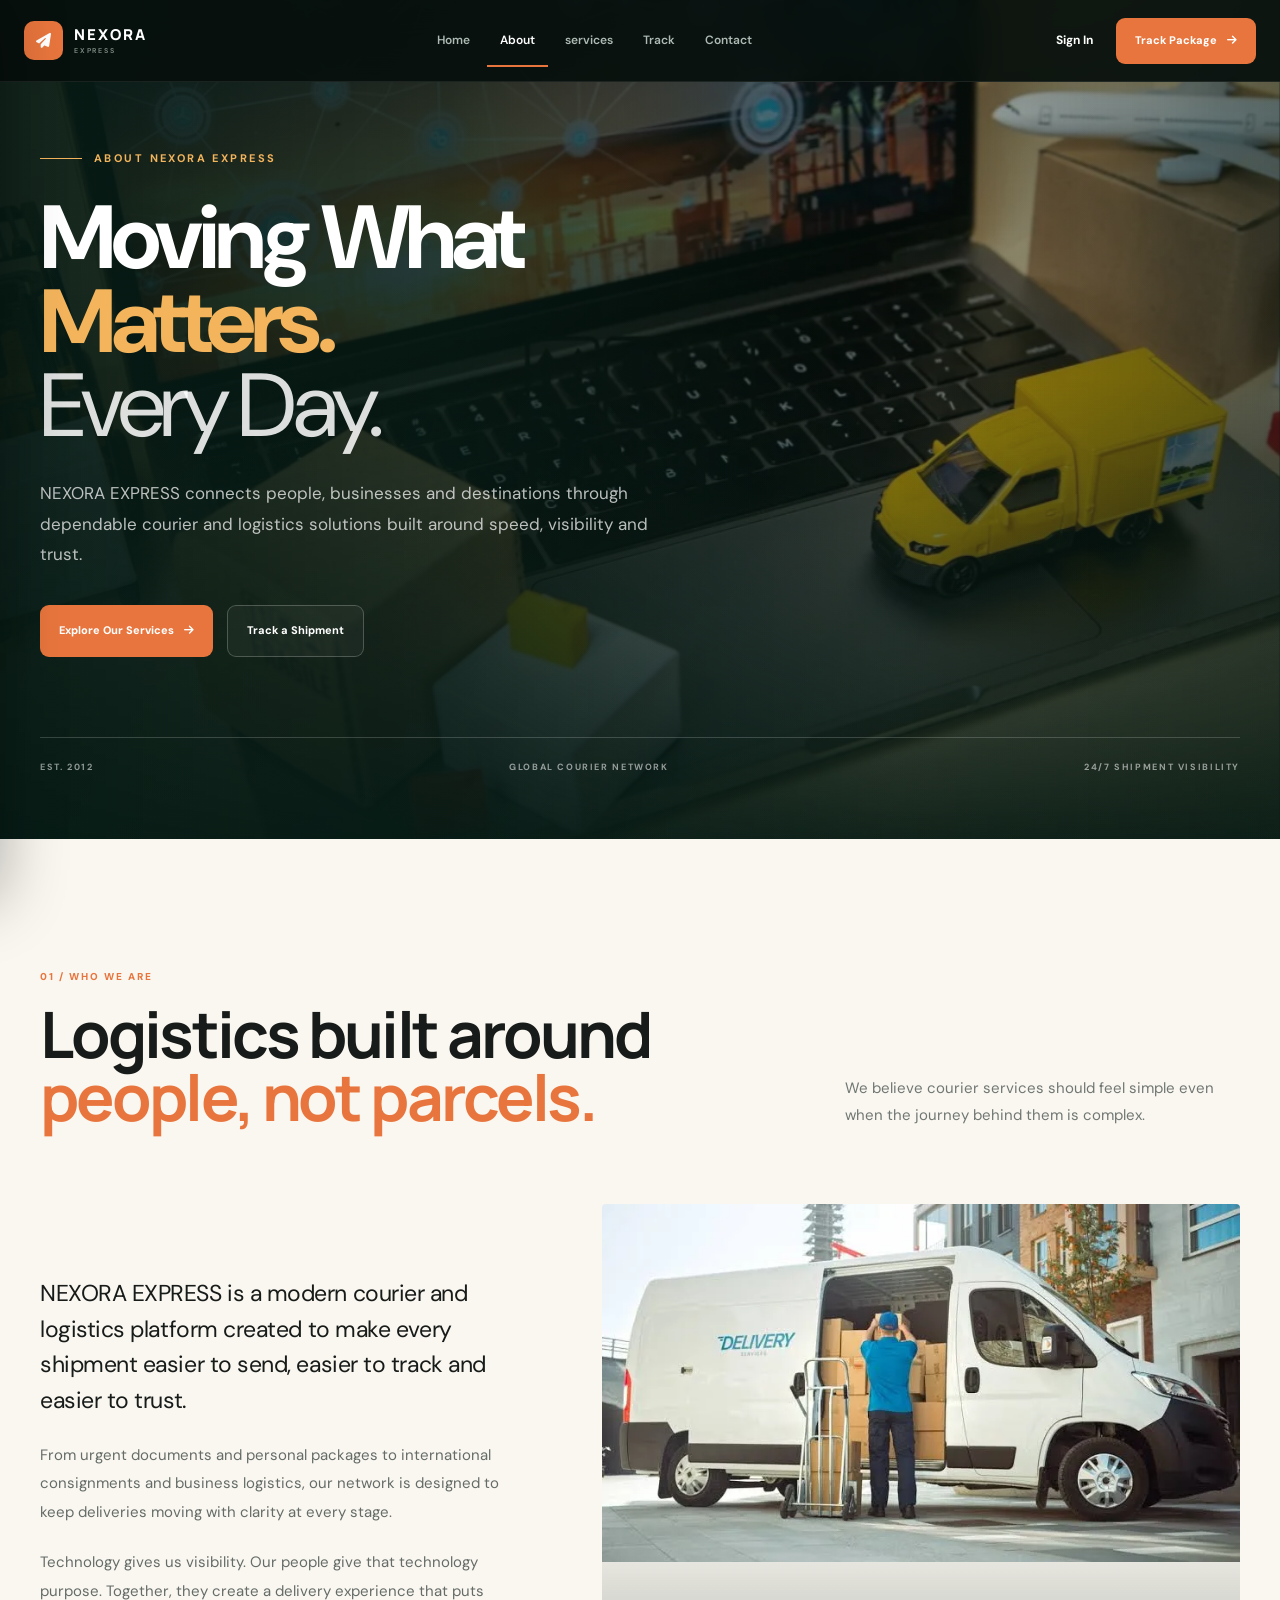
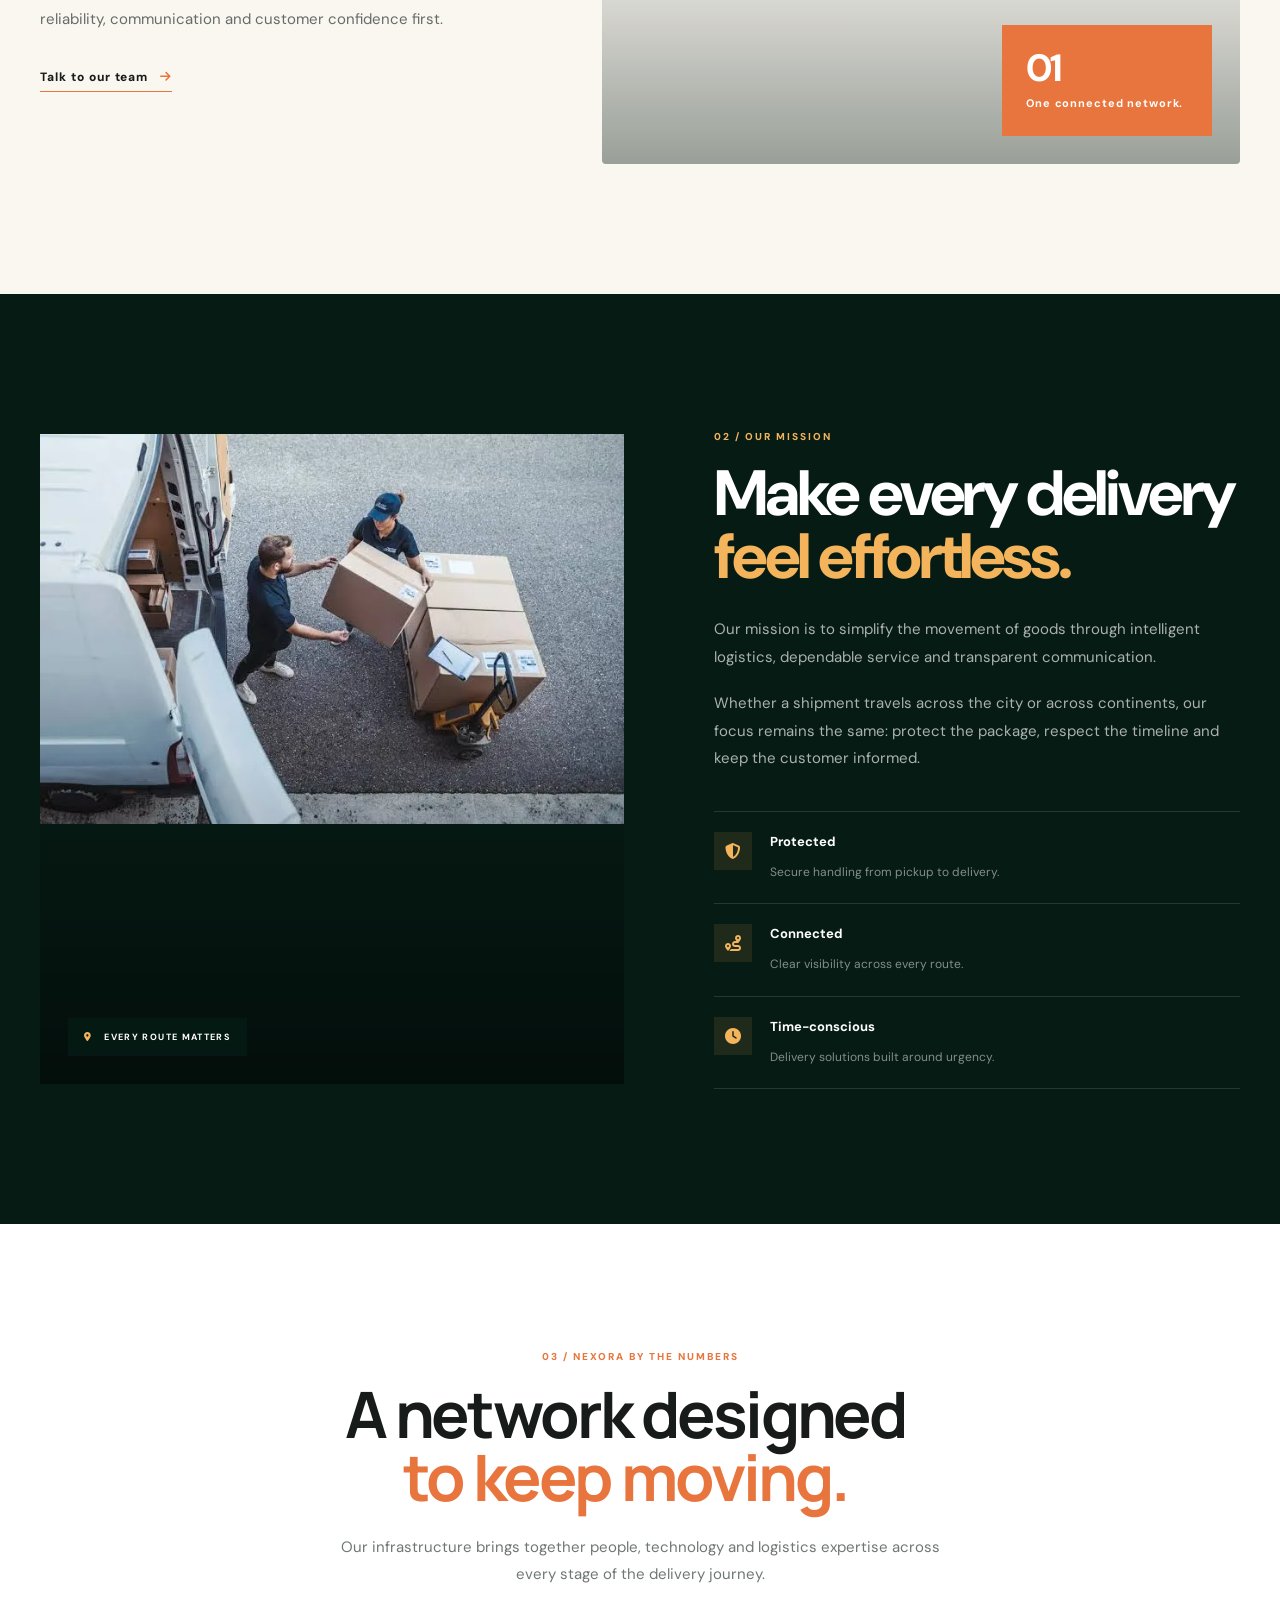
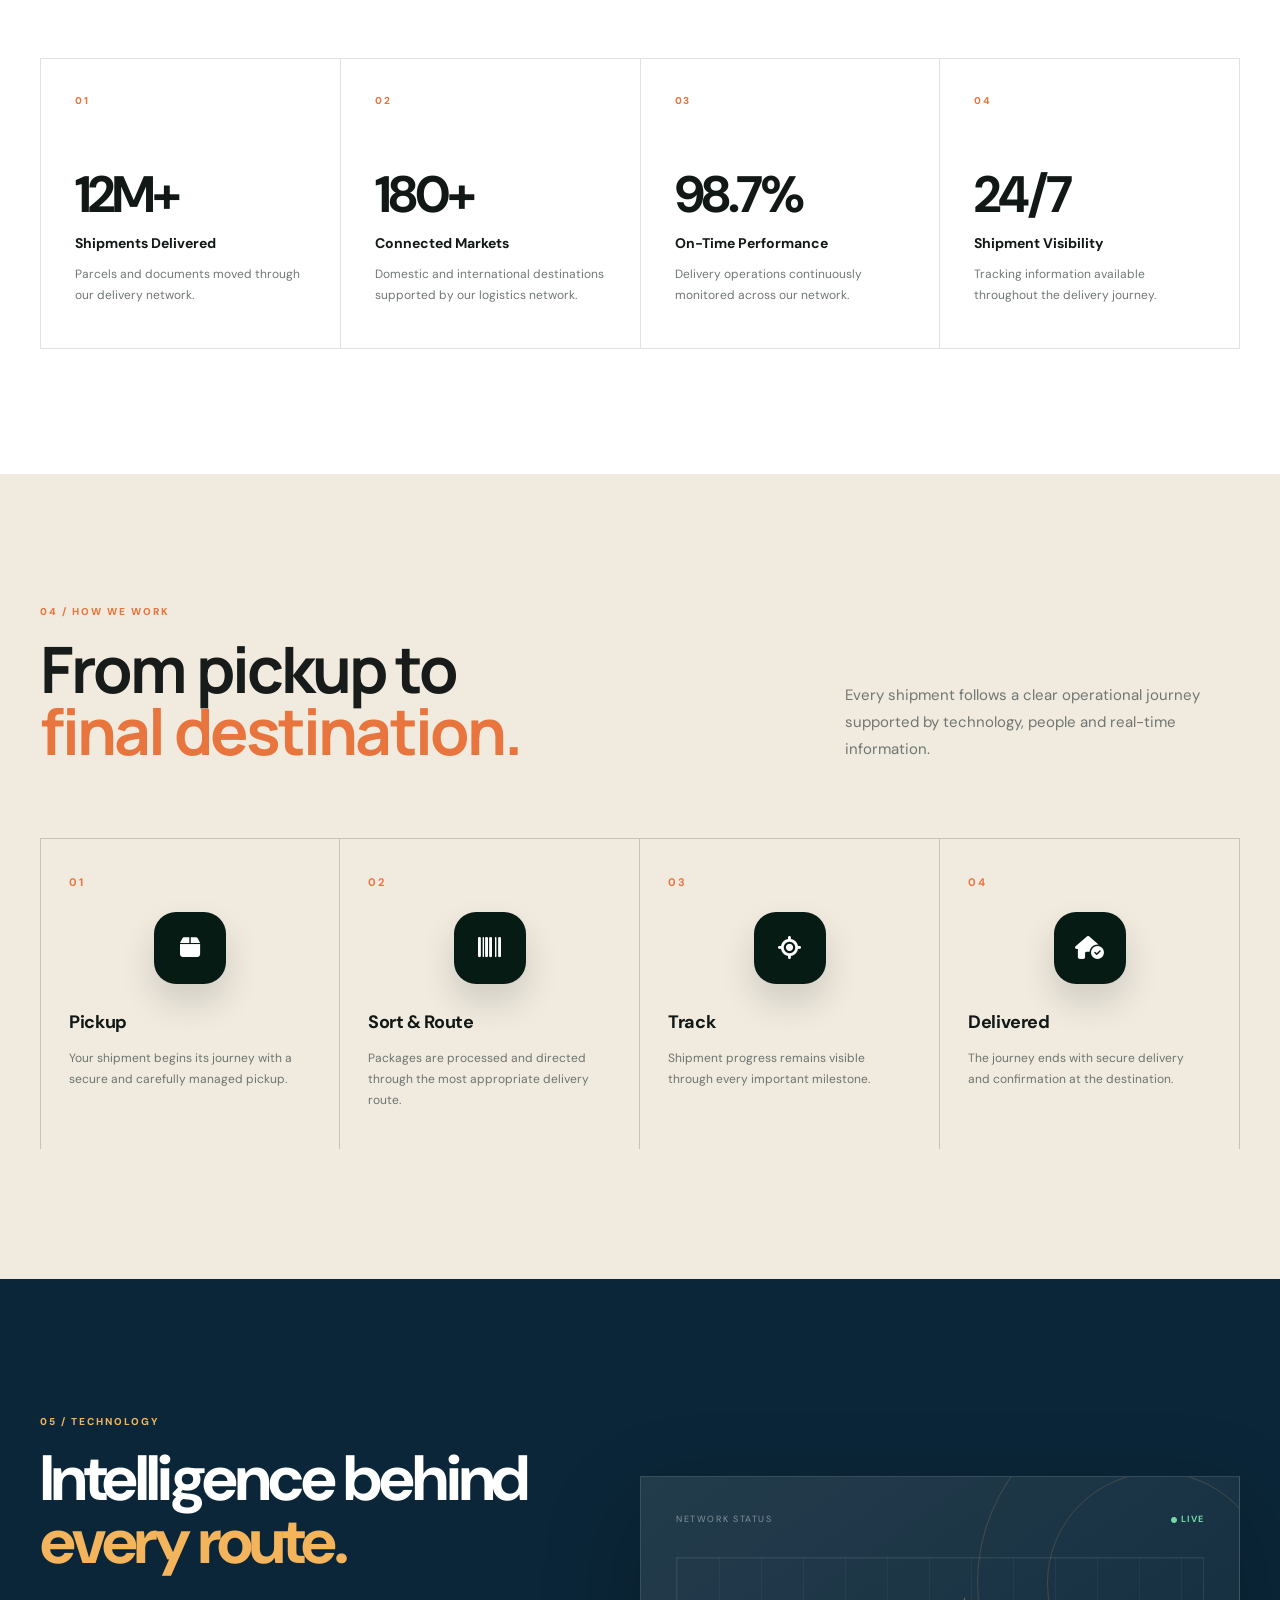
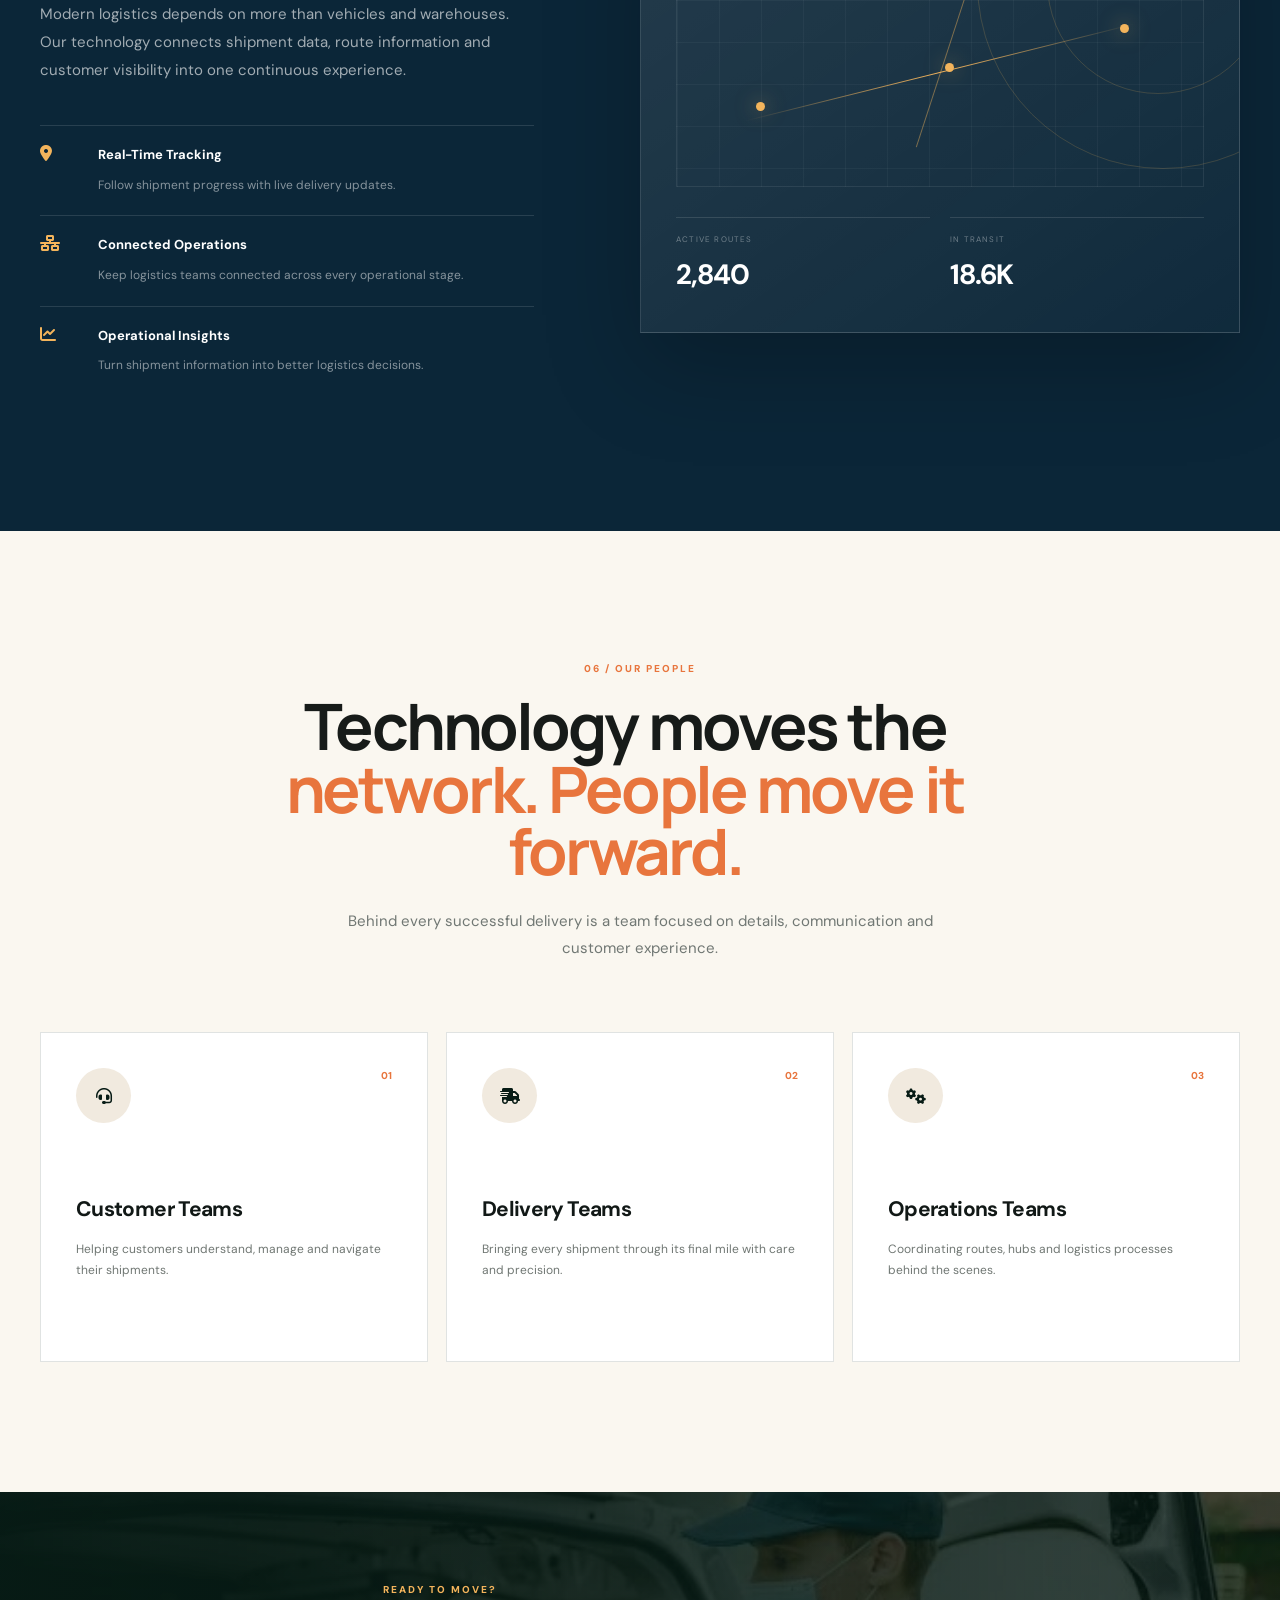
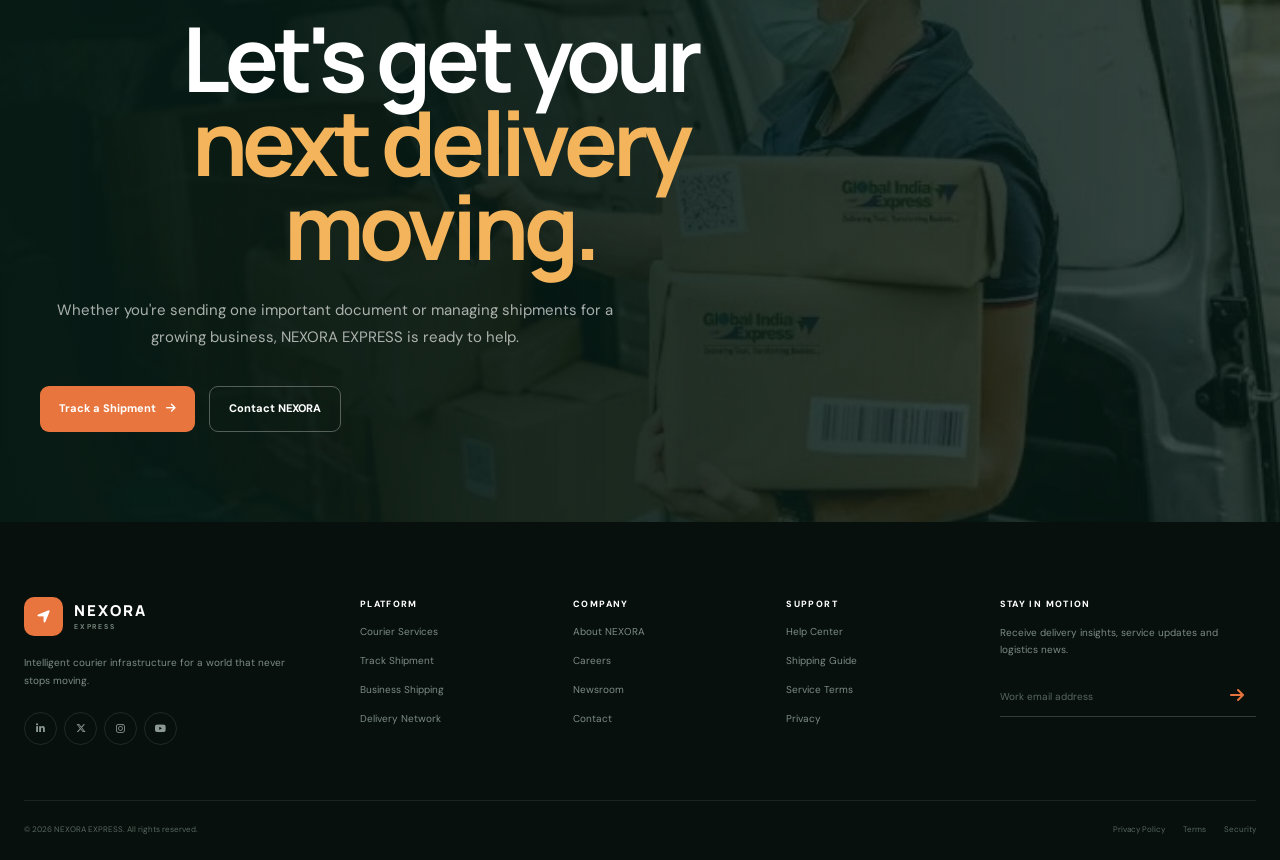
==== commit 7980a8fc: "add" ====
--- a/about.html
+++ b/about.html
@@ -260,7 +260,7 @@
     <!-- BACKGROUND -->
     <div class="about-hero-background">
 
-        <img src="assets/images/courier-professional.jpg"
+        <img src="assets/a6.webp"
              alt="NEXORA courier professional">
 
         <div class="about-hero-overlay"></div>
@@ -301,7 +301,7 @@
 
             <div class="hero-actions">
 
-                <a href="services.html"
+                <a href="404.html"
                    class="primary-btn magnetic-btn ripple-btn">
 
                     Explore Our Services
@@ -311,7 +311,7 @@
                 </a>
 
 
-                <a href="tracking.html"
+                <a href="404.html"
                    class="secondary-btn">
 
                     Track a Shipment
@@ -432,7 +432,7 @@
                 </p>
 
 
-                <a href="contact.html" class="text-link">
+                <a href="404.html" class="text-link">
                     Talk to our team
                     <i class="fa-solid fa-arrow-right"></i>
                 </a>
@@ -444,7 +444,7 @@
 
                 <div class="about-image-main">
 
-                    <img src="assets/images/logistics-network.jpg"
+                    <img src="assets/a4.webp"
                          alt="NEXORA logistics network">
 
                 </div>
@@ -482,7 +482,7 @@
 
             <div class="mission-visual reveal">
 
-                <img src="assets/images/business-shipping.jpg"
+                <img src="assets/a5.webp"
                      alt="NEXORA business shipping">
 
                 <div class="mission-stamp">
@@ -1017,7 +1017,7 @@
 
     <div class="cta-background">
 
-        <img src="assets/images/courier-road.jpg"
+        <img src="assets/a7.webp"
              alt="NEXORA courier road">
 
     </div>
@@ -1045,7 +1045,7 @@
 
             <div class="cta-actions">
 
-                <a href="tracking.html"
+                <a href="404.html"
                    class="primary-btn magnetic-btn ripple-btn">
 
                     Track a Shipment
@@ -1054,7 +1054,7 @@
 
                 </a>
 
-                <a href="contact.html"
+                <a href="404.html"
                    class="outline-light-btn">
 
                     Contact NEXORA
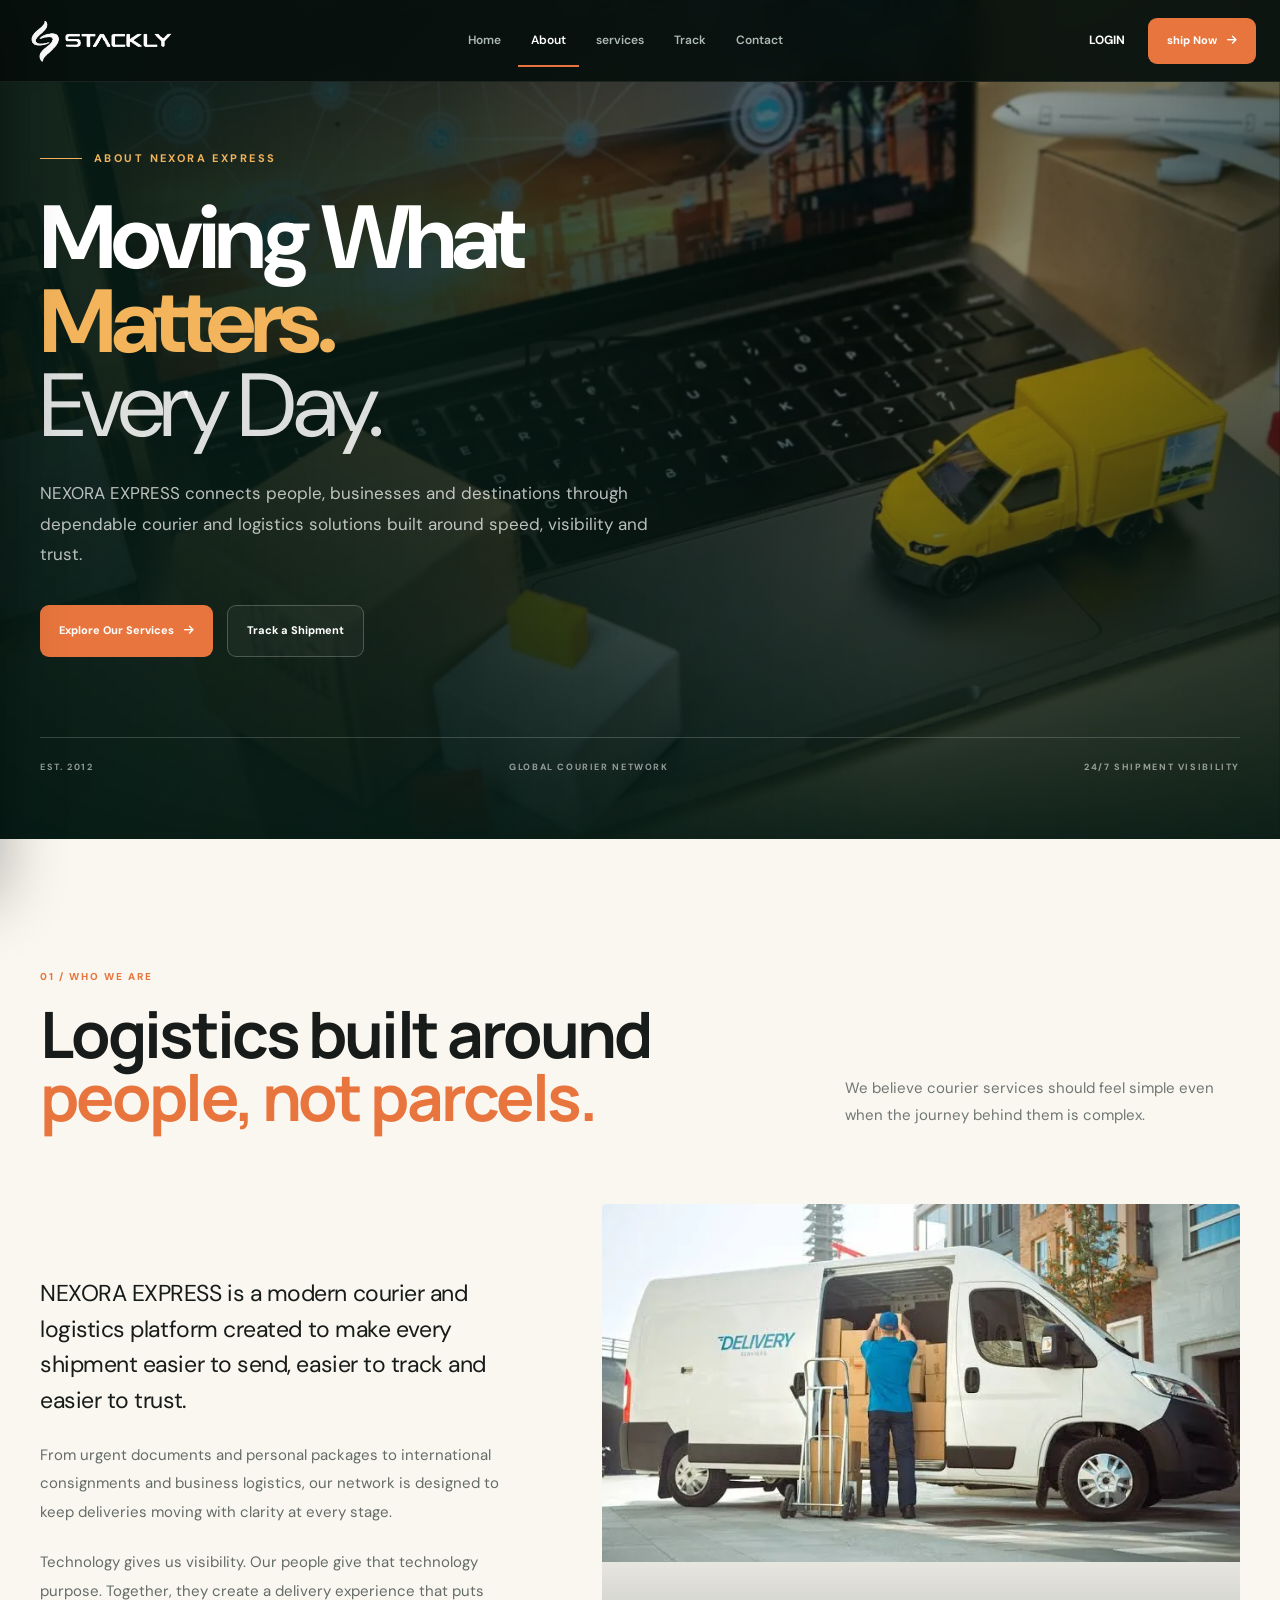
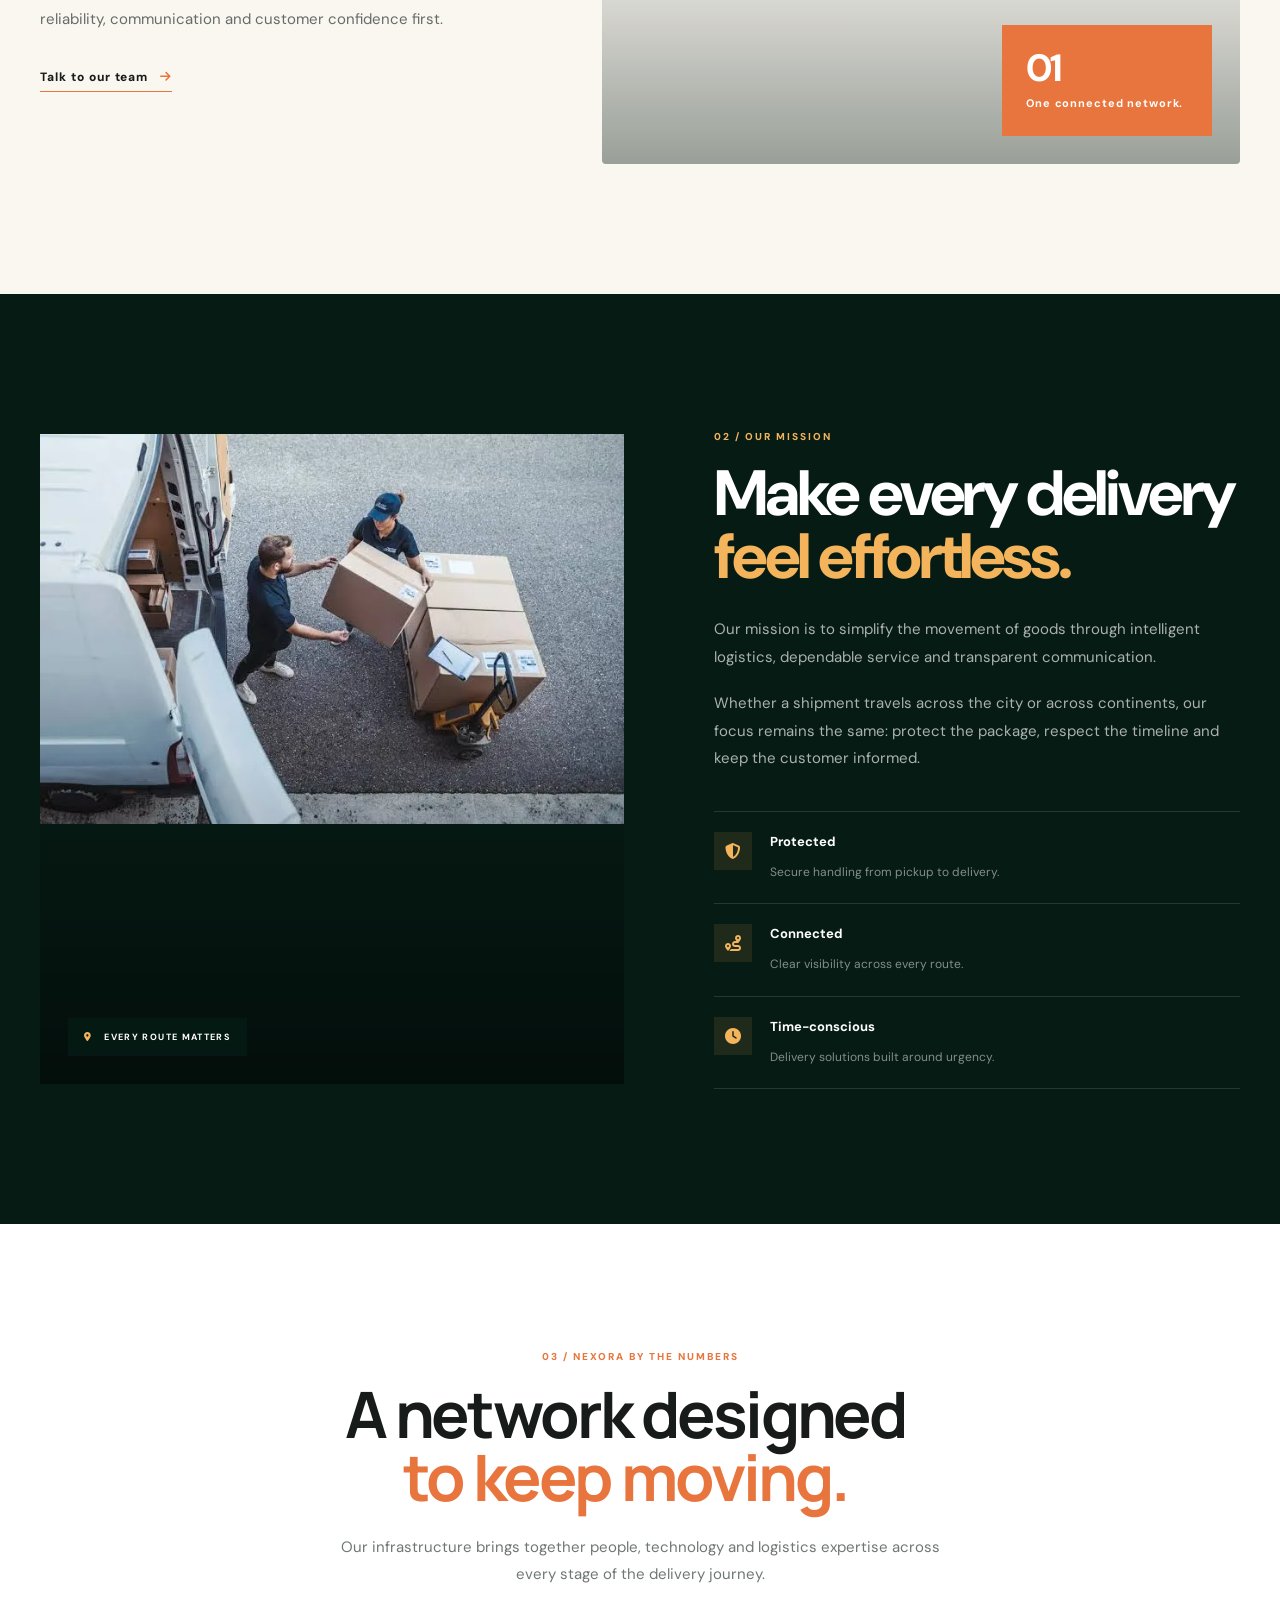
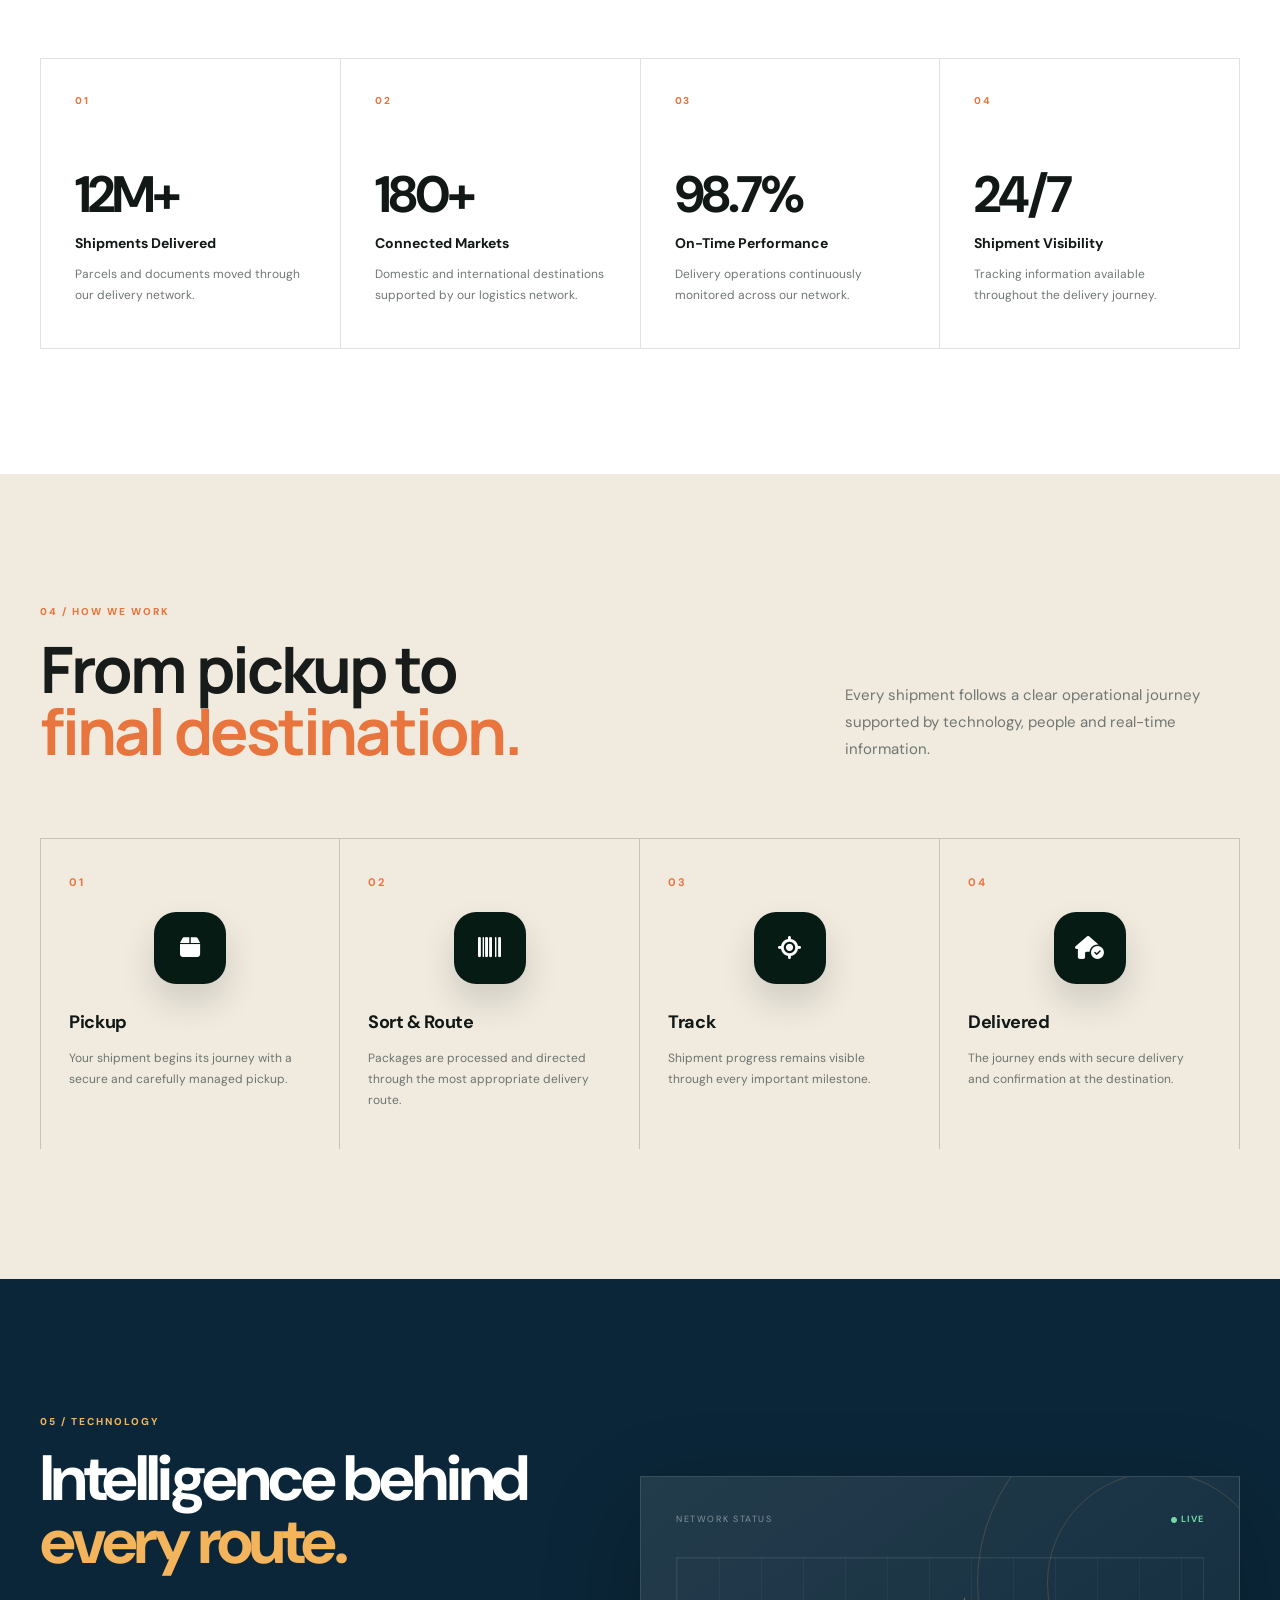
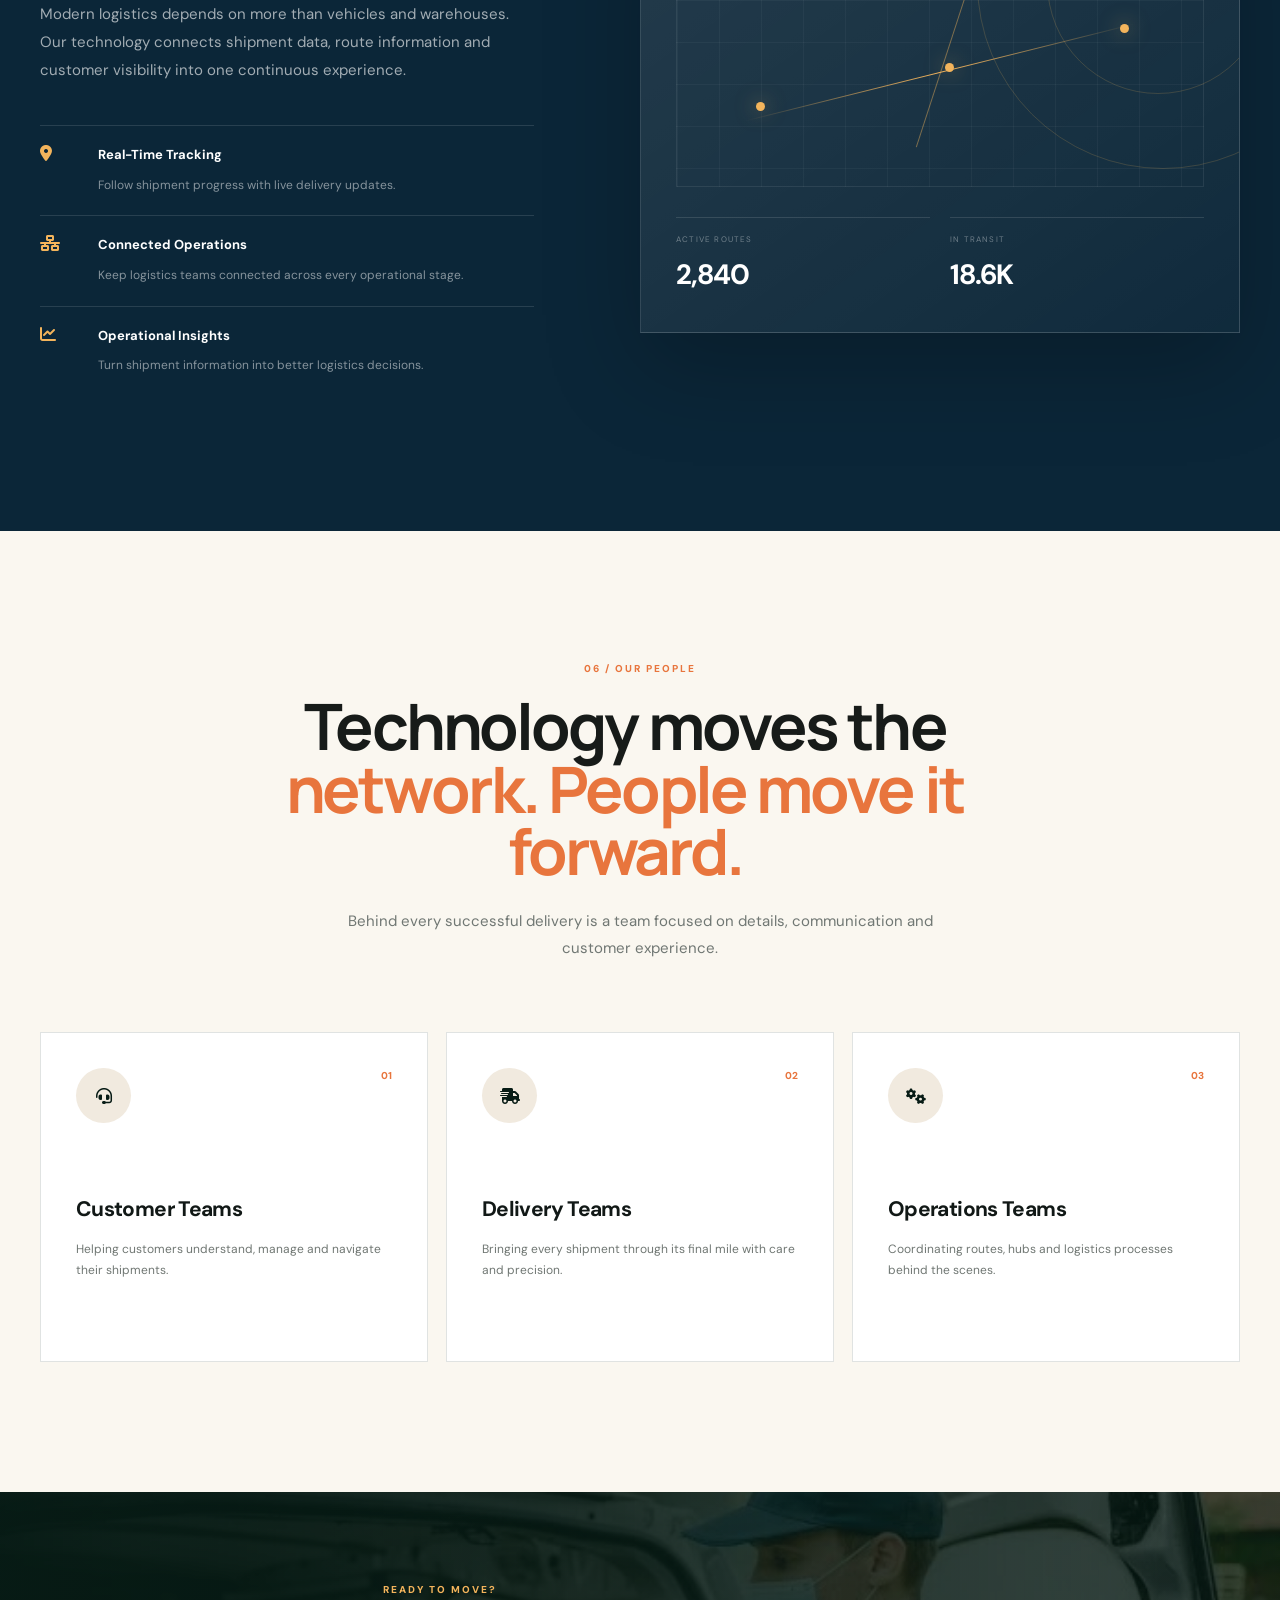
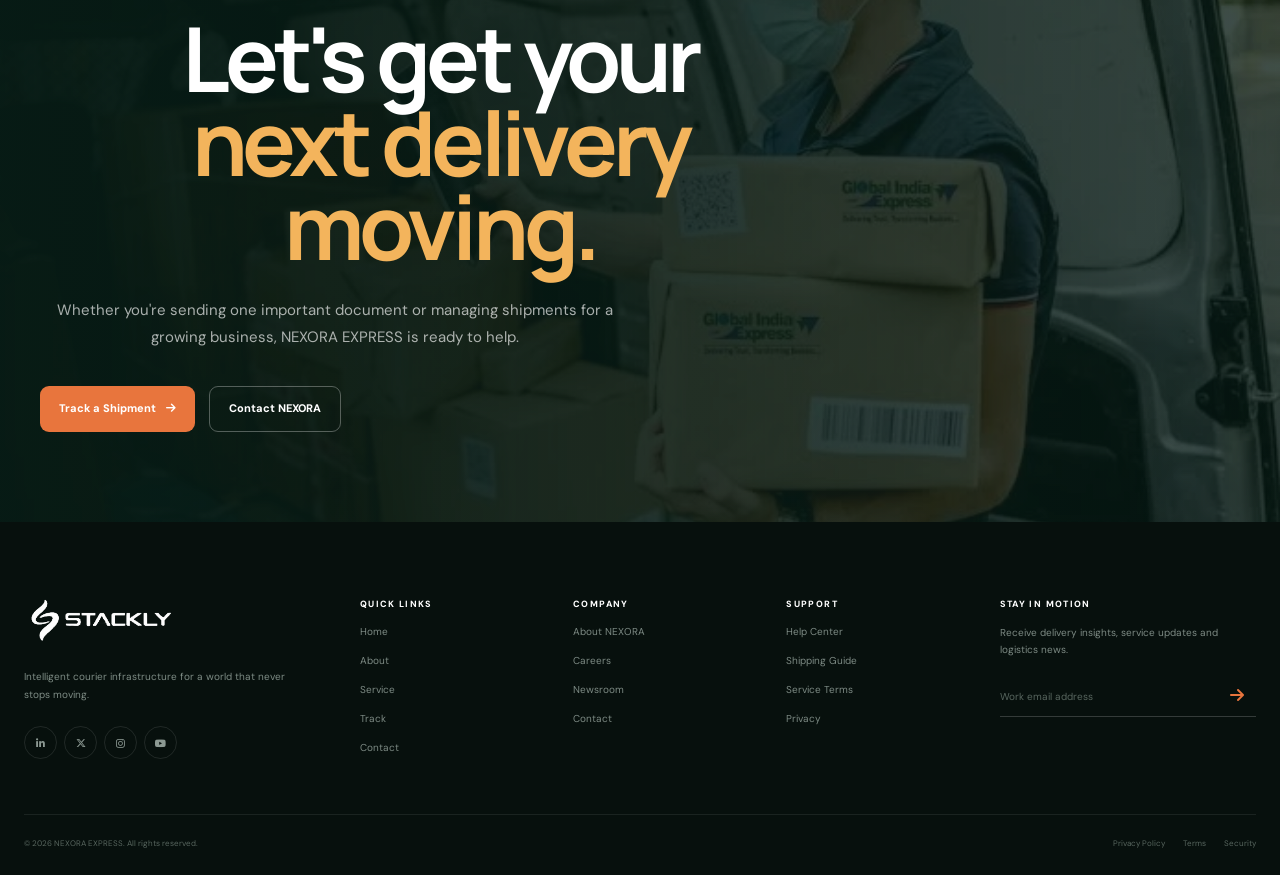
==== commit 8586b8b3: "add" ====
--- a/about.html
+++ b/about.html
@@ -92,18 +92,9 @@
 
     <div class="navbar">
 
-        <a href="index.html" class="brand-logo">
-
-            <span class="brand-icon">
-                <i class="fa-solid fa-paper-plane"></i>
-            </span>
-
-            <span class="brand-copy">
-                <strong>NEXORA</strong>
-                <small>EXPRESS</small>
-            </span>
-
-        </a>
+       <a href="index.html" class="brand-logo">
+    <img src="assets/logo.webp" alt="NEXORA EXPRESS Logo">
+</a>
 
 
         <nav class="desktop-navigation">
@@ -139,12 +130,12 @@
         <div class="navbar-actions">
 
             <button class="nav-login" data-login-open>
-                Sign In
+                LOGIN
             </button>
 
             <a href="tracking.html"
                class="primary-btn nav-cta magnetic-btn ripple-btn">
-                Track Package
+                ship Now
                 <i class="fa-solid fa-arrow-right"></i>
             </a>
 
@@ -167,39 +158,30 @@
 
 
 
-<!-- ============================================================
-     MOBILE DRAWER
-     ============================================================ -->
-
 <div class="mobile-overlay" id="mobileOverlay"></div>
 
 <aside class="mobile-drawer" id="mobileDrawer">
 
     <div class="drawer-header">
 
-        <a href="index.html" class="drawer-logo">
-
-            <span class="brand-icon">
-                <i class="fa-solid fa-paper-plane"></i>
-            </span>
-
-            <span class="brand-copy">
-                <strong>NEXORA</strong>
-                <small>EXPRESS</small>
-            </span>
-
-        </a>
-
-        <button class="drawer-close" id="drawerClose">
+       <a href="index.html" class="drawer-logo">
+    <img src="assets/logo.webp" alt="SWIFTGO Logo">
+</a>
+
+        <button
+            class="drawer-close"
+            id="drawerClose"
+            aria-label="Close navigation"
+        >
             <i class="fa-solid fa-xmark"></i>
         </button>
 
     </div>
 
 
-    <nav class="drawer-navigation">
-
-        <a href="index.html" class="drawer-link">
+    <div class="drawer-navigation">
+
+        <a href="index.html" class="drawer-link ">
             <span>01</span>
             Home
         </a>
@@ -209,12 +191,12 @@
             About
         </a>
 
-        <a href="services.html" class="drawer-link">
+        <a href="service.html" class="drawer-link">
             <span>03</span>
             Services
         </a>
 
-        <a href="tracking.html" class="drawer-link">
+        <a href="track.html" class="drawer-link">
             <span>04</span>
             Track Shipment
         </a>
@@ -224,20 +206,40 @@
             Contact
         </a>
 
-    </nav>
+    </div>
 
 
     <div class="drawer-bottom">
 
-        <button class="drawer-login" data-login-open>
-            Sign In
-        </button>
-
-        <a href="tracking.html" class="primary-btn">
-            Track Package
-        </a>
-
-    </div>
+    <div class="drawer-contact">
+
+        <div class="drawer-contact-item">
+            <i class="fa-solid fa-location-dot"></i>
+            <span>Chennai, Tamil Nadu, India</span>
+        </div>
+
+        <div class="drawer-contact-item">
+            <i class="fa-solid fa-phone"></i>
+            <span>+91 90000 00000</span>
+        </div>
+
+        <div class="drawer-contact-item">
+            <i class="fa-solid fa-envelope"></i>
+            <span>hello@swiftgo.com</span>
+        </div>
+
+    </div>
+
+    <button
+        type="button"
+        class="drawer-login"
+        data-login-open
+    >
+        LOGIN
+        <i class="fa-solid fa-arrow-right"></i>
+    </button>
+
+</div>
 
 </aside>
 
@@ -1074,7 +1076,6 @@
 
 
 
-
 <!-- =========================================================
      FOOTER
 ========================================================= -->
@@ -1087,18 +1088,9 @@
 
             <div class="footer-brand">
 
-                <a href="index.html" class="brand-logo footer-logo">
-
-                    <span class="brand-icon">
-                        <i class="fa-solid fa-location-arrow"></i>
-                    </span>
-
-                    <span class="brand-copy">
-                        <strong>NEXORA</strong>
-                        <small>EXPRESS</small>
-                    </span>
-
-                </a>
+             <a href="index.html" class="brand-logo footer-logo">
+    <img src="assets/logo.webp" alt="NEXORA EXPRESS Logo">
+</a>
 
 
                 <p>
@@ -1133,23 +1125,27 @@
             <div class="footer-column">
 
                 <h4>
-                    PLATFORM
+                    QUICK LINKS
                 </h4>
 
-                <a href="services.html">
-                    Courier Services
+                <a href="index.html">
+                    Home
+                </a>
+
+                <a href="about.html">
+                    About
+                </a>
+
+                <a href="service.html">
+                    Service
                 </a>
 
                 <a href="track.html">
-                    Track Shipment
-                </a>
-
-                <a href="404.html">
-                    Business Shipping
-                </a>
-
-                <a href="404.html">
-                    Delivery Network
+                    Track
+                </a>
+
+                <a href="contact.html">
+                    Contact
                 </a>
 
             </div>
@@ -1275,93 +1271,164 @@
 
 
 
-<!-- ============================================================
+<!-- =========================================================
      LOGIN MODAL
-     ============================================================ -->
-
-<div class="modal-overlay"
-     id="loginModal"
-     aria-hidden="true">
-
-    <div class="login-modal">
-
-        <button class="modal-close" id="loginModalClose">
+========================================================= -->
+
+<div
+    class="modal-overlay"
+    id="loginModal"
+    aria-hidden="true"
+>
+
+    <div
+        class="login-modal"
+        role="dialog"
+        aria-modal="true"
+        aria-labelledby="loginTitle"
+    >
+
+        <button
+            class="modal-close"
+            id="loginModalClose"
+            aria-label="Close login"
+        >
             <i class="fa-solid fa-xmark"></i>
         </button>
 
 
         <div class="login-visual">
 
-            <img src="assets/images/login-courier.jpg"
-                 alt="NEXORA courier">
+            <!-- REPLACE IMAGE -->
+            <img
+                src="assets/l1.webp"
+                alt="NEXORA secure delivery network"
+            >
 
             <div class="login-visual-overlay"></div>
 
+
             <div class="login-visual-content">
 
-                <span class="secure-badge">
+                <span>
+                    NEXORA EXPRESS
+                </span>
+
+                <h3>
+                    Your shipments.
+                    <br>
+                    Always within reach.
+                </h3>
+
+                <div class="secure-badge">
+
                     <i class="fa-solid fa-shield-halved"></i>
-                    SECURE ACCESS
+
+                    <div>
+                        <strong>
+                            Secure Workspace
+                        </strong>
+
+                        <small>
+                            Protected session
+                        </small>
+                    </div>
+
+                </div>
+
+            </div>
+
+        </div>
+
+
+        <div class="login-content">
+
+            <div class="login-heading">
+
+                <span>
+                    WELCOME BACK
                 </span>
 
-                <h2>
-                    Your deliveries.
-                    <span>Your control.</span>
+                <h2 id="loginTitle">
+                    Sign in to NEXORA
                 </h2>
 
-            </div>
-
-        </div>
-
-
-        <div class="login-content">
-
-            <span class="section-kicker">
-                NEXORA EXPRESS
-            </span>
-
-            <h2 class="login-heading" id="loginTitle">
-                Welcome back.
-            </h2>
+                <p>
+                    Access your shipments, delivery
+                    history and business logistics.
+                </p>
+
+            </div>
 
 
             <div class="login-tabs">
 
-                <button class="login-tab active"
-                        data-login-tab="user">
-                    Customer
+                <button
+                    type="button"
+                    class="login-tab active"
+                    data-login-tab="user"
+                >
+                    User Login
                 </button>
 
-                <button class="login-tab"
-                        data-login-tab="admin">
-                    Admin
+                <button
+                    type="button"
+                    class="login-tab"
+                    data-login-tab="admin"
+                >
+                    Admin Login
                 </button>
 
             </div>
 
 
-            <form class="login-form active"
-                  id="userLoginForm">
+            <!-- USER LOGIN -->
+
+            <form
+                class="login-form active"
+                id="userLoginForm"
+                data-login-form="user"
+            >
+
+                <label>
+                    Email Address
+                </label>
 
                 <div class="input-wrap">
 
-                    <input type="email"
-                           placeholder="Email address"
-                           required>
-
                     <i class="fa-regular fa-envelope"></i>
 
-                </div>
-
+                    <input
+                        type="email"
+                        id="userEmail"
+                        placeholder="you@company.com"
+                        required
+                    >
+
+                </div>
+
+
+                <label>
+                    Password
+                </label>
 
                 <div class="input-wrap">
 
-                    <input type="password"
-                           placeholder="Password"
-                           required>
-
-                    <button type="button"
-                            class="password-toggle">
+                    <i class="fa-solid fa-lock"></i>
+
+                    <input
+                        type="password"
+                        id="userPassword"
+                        placeholder="Enter your password"
+                        required
+                    >
+
+                    <button
+                        type="button"
+                        class="password-toggle"
+                        data-password-toggle="userPassword"
+                        aria-label="Show password"
+                    >
                         <i class="fa-regular fa-eye"></i>
                     </button>
 
@@ -1372,70 +1439,122 @@
 
                     <label class="remember-option">
 
-                        <input type="checkbox">
-
-                        <span>Remember me</span>
+                        <input
+                            type="checkbox"
+                        >
+
+                        <span>
+                            Remember me
+                        </span>
 
                     </label>
 
-                    <a href="#">Forgot password?</a>
-
-                </div>
-
-
-                <button type="submit"
-                        class="login-submit">
-
+                    <a href="404.html">
+                        Forgot password?
+                    </a>
+
+                </div>
+
+
+                <button
+                    type="submit"
+                    class="login-submit"
+                >
                     Sign In
 
                     <i class="fa-solid fa-arrow-right"></i>
-
                 </button>
 
 
-                <div class="login-create">
+                <p class="login-create">
                     New to NEXORA?
-                    <a href="#">Create an account</a>
-                </div>
+
+                    <a href="404.html">
+                        Create an account
+                    </a>
+                </p>
 
             </form>
 
 
-            <form class="login-form"
-                  id="adminLoginForm">
+            <!-- ADMIN LOGIN -->
+
+            <form
+                class="login-form"
+                id="adminLoginForm"
+                data-login-form="admin"
+            >
+
+                <label>
+                    Admin Email
+                </label>
 
                 <div class="input-wrap">
 
-                    <input type="email"
-                           placeholder="Admin email"
-                           required>
-
                     <i class="fa-regular fa-envelope"></i>
 
-                </div>
-
+                    <input
+                        type="email"
+                        placeholder="admin@company.com"
+                        required
+                    >
+
+                </div>
+
+
+                <label>
+                    Admin Password
+                </label>
 
                 <div class="input-wrap">
 
-                    <input type="password"
-                           placeholder="Admin password"
-                           required>
-
-                    <button type="button"
-                            class="password-toggle">
+                    <i class="fa-solid fa-shield-halved"></i>
+
+                    <input
+                        type="password"
+                        id="adminPassword"
+                        placeholder="Enter admin password"
+                        required
+                    >
+
+                    <button
+                        type="button"
+                        class="password-toggle"
+                        data-password-toggle="adminPassword"
+                        aria-label="Show password"
+                    >
                         <i class="fa-regular fa-eye"></i>
                     </button>
 
                 </div>
 
 
-                <button type="submit"
-                        class="login-submit admin-submit">
-
-                    Admin Sign In
-
-                    <i class="fa-solid fa-arrow-right"></i>
-
+                <div class="login-options">
+
+                    <label class="remember-option">
+
+                        <input type="checkbox">
+
+                        <span>
+                            Remember me
+                        </span>
+
+                    </label>
+
+                    <a href="404.html">
+                        Forgot password?
+                    </a>
+
+                </div>
+
+
+                <button
+                    type="submit"
+                    class="login-submit admin-submit"
+                >
+                    Login as Admin
+
+                    <i class="fa-solid fa-lock"></i>
                 </button>
 
             </form>
@@ -1443,9 +1562,11 @@
 
             <div class="login-security">
 
-                <i class="fa-solid fa-lock"></i>
-
-                Secure NEXORA account access
+                <i class="fa-solid fa-shield-check"></i>
+
+                <span>
+                    Secure encrypted session · Enterprise protection
+                </span>
 
             </div>
 
--- a/css/style.css
+++ b/css/style.css
@@ -12090,4 +12090,82 @@
     body.contact-page .location-item > i {
         transition: none;
     }
-}+}
+
+
+
+.brand-logo {
+    display: flex;
+    align-items: center;
+    justify-content: center;
+    text-decoration: none;
+    width: 150px;
+    height: auto;
+}
+
+.brand-logo img {
+    display: block;
+    width: 100%;
+    max-width: 150px;
+    height: auto;
+    object-fit: contain;
+}
+
+
+.footer-logo {
+    display: inline-flex;
+    align-items: center;
+    text-decoration: none;
+}
+
+.footer-logo img {
+    display: block;
+    width: 150px;
+    height: auto;
+    object-fit: contain;
+}
+
+
+.drawer-contact {
+    display: flex;
+    flex-direction: column;
+    gap: 10px;
+    margin-bottom: 18px;
+}
+
+.drawer-contact-item {
+    display: flex;
+    align-items: center;
+    gap: 10px;
+
+    color: rgba(255, 255, 255, 0.75);
+    font-size: 12px;
+    line-height: 1.4;
+}
+
+.drawer-contact-item i {
+    width: 16px;
+    color: #f97316;
+    font-size: 13px;
+    flex-shrink: 0;
+}
+
+.drawer-contact-item span {
+    word-break: break-word;
+}
+
+
+.drawer-logo {
+    display: inline-flex;
+    align-items: center;
+    text-decoration: none;
+}
+
+.drawer-logo img {
+    width: 120px;
+    height: auto;
+    display: block;
+    object-fit: contain;
+}
+
+
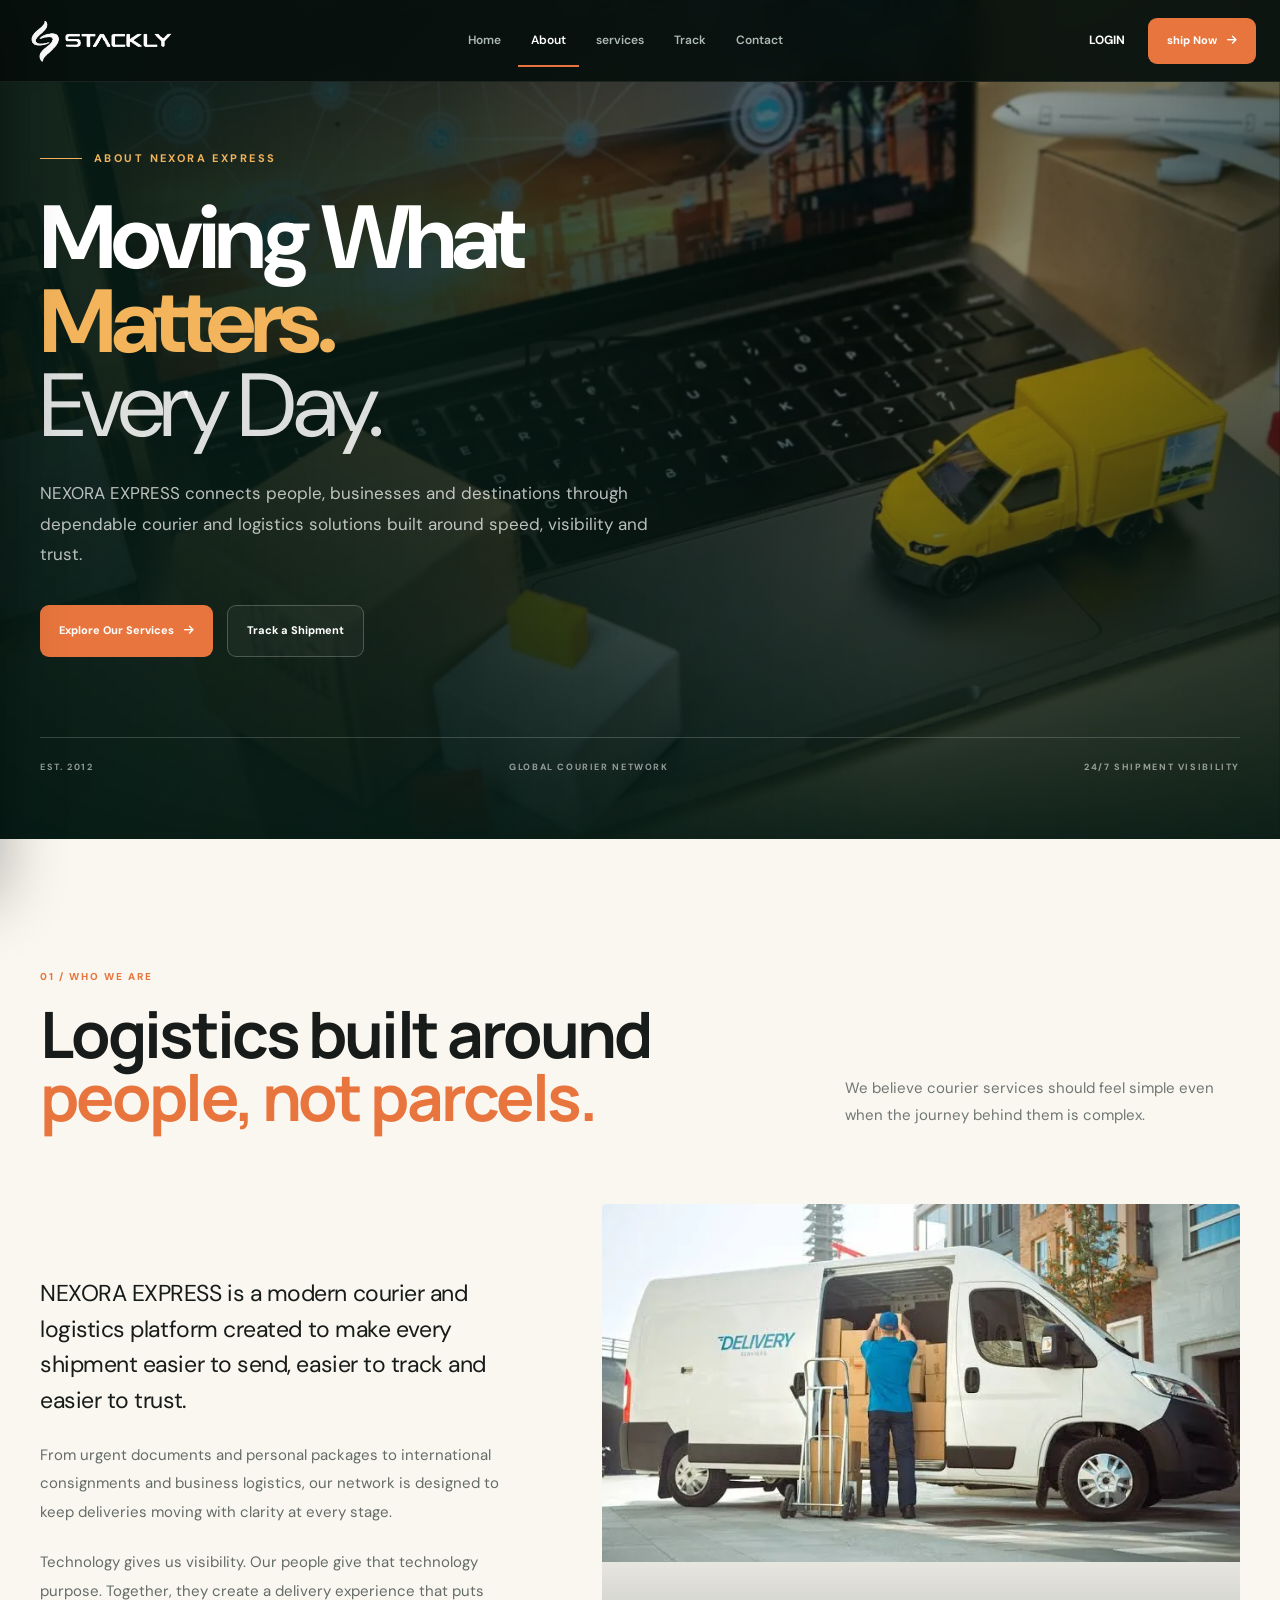
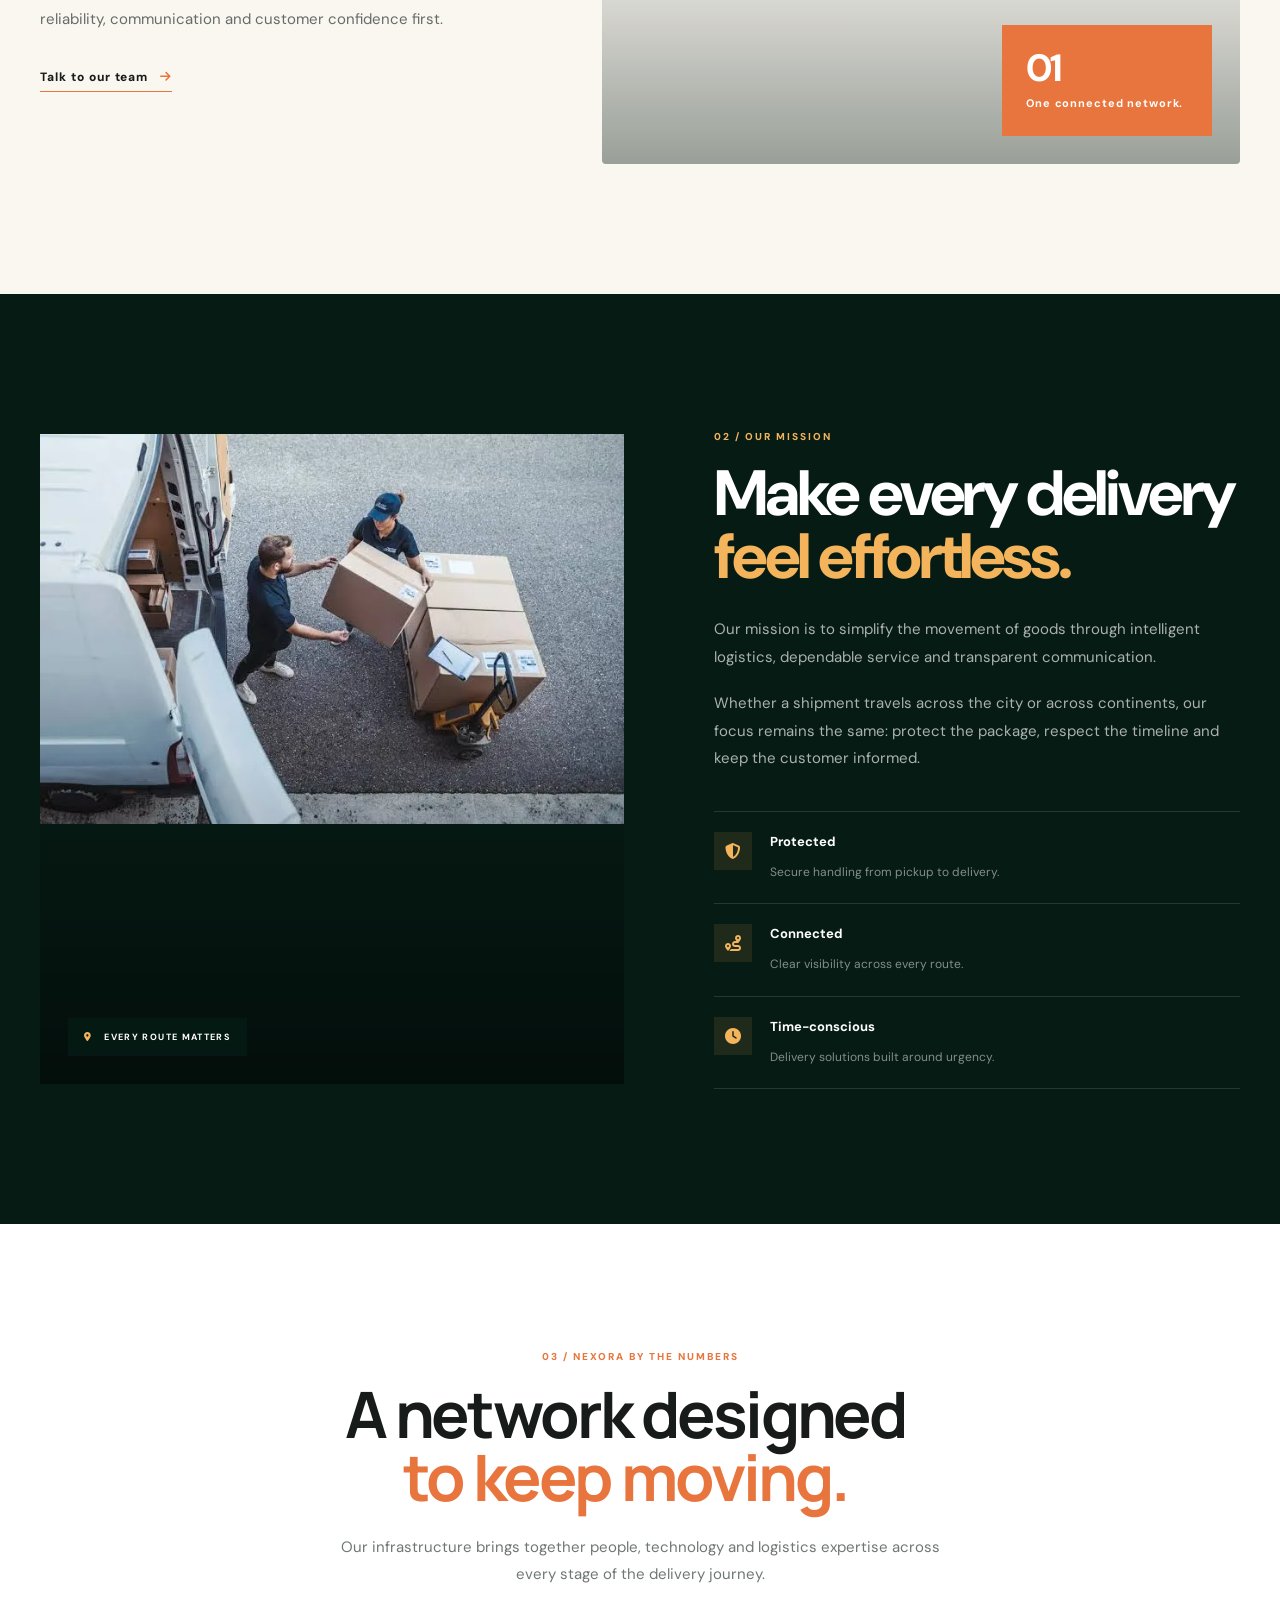
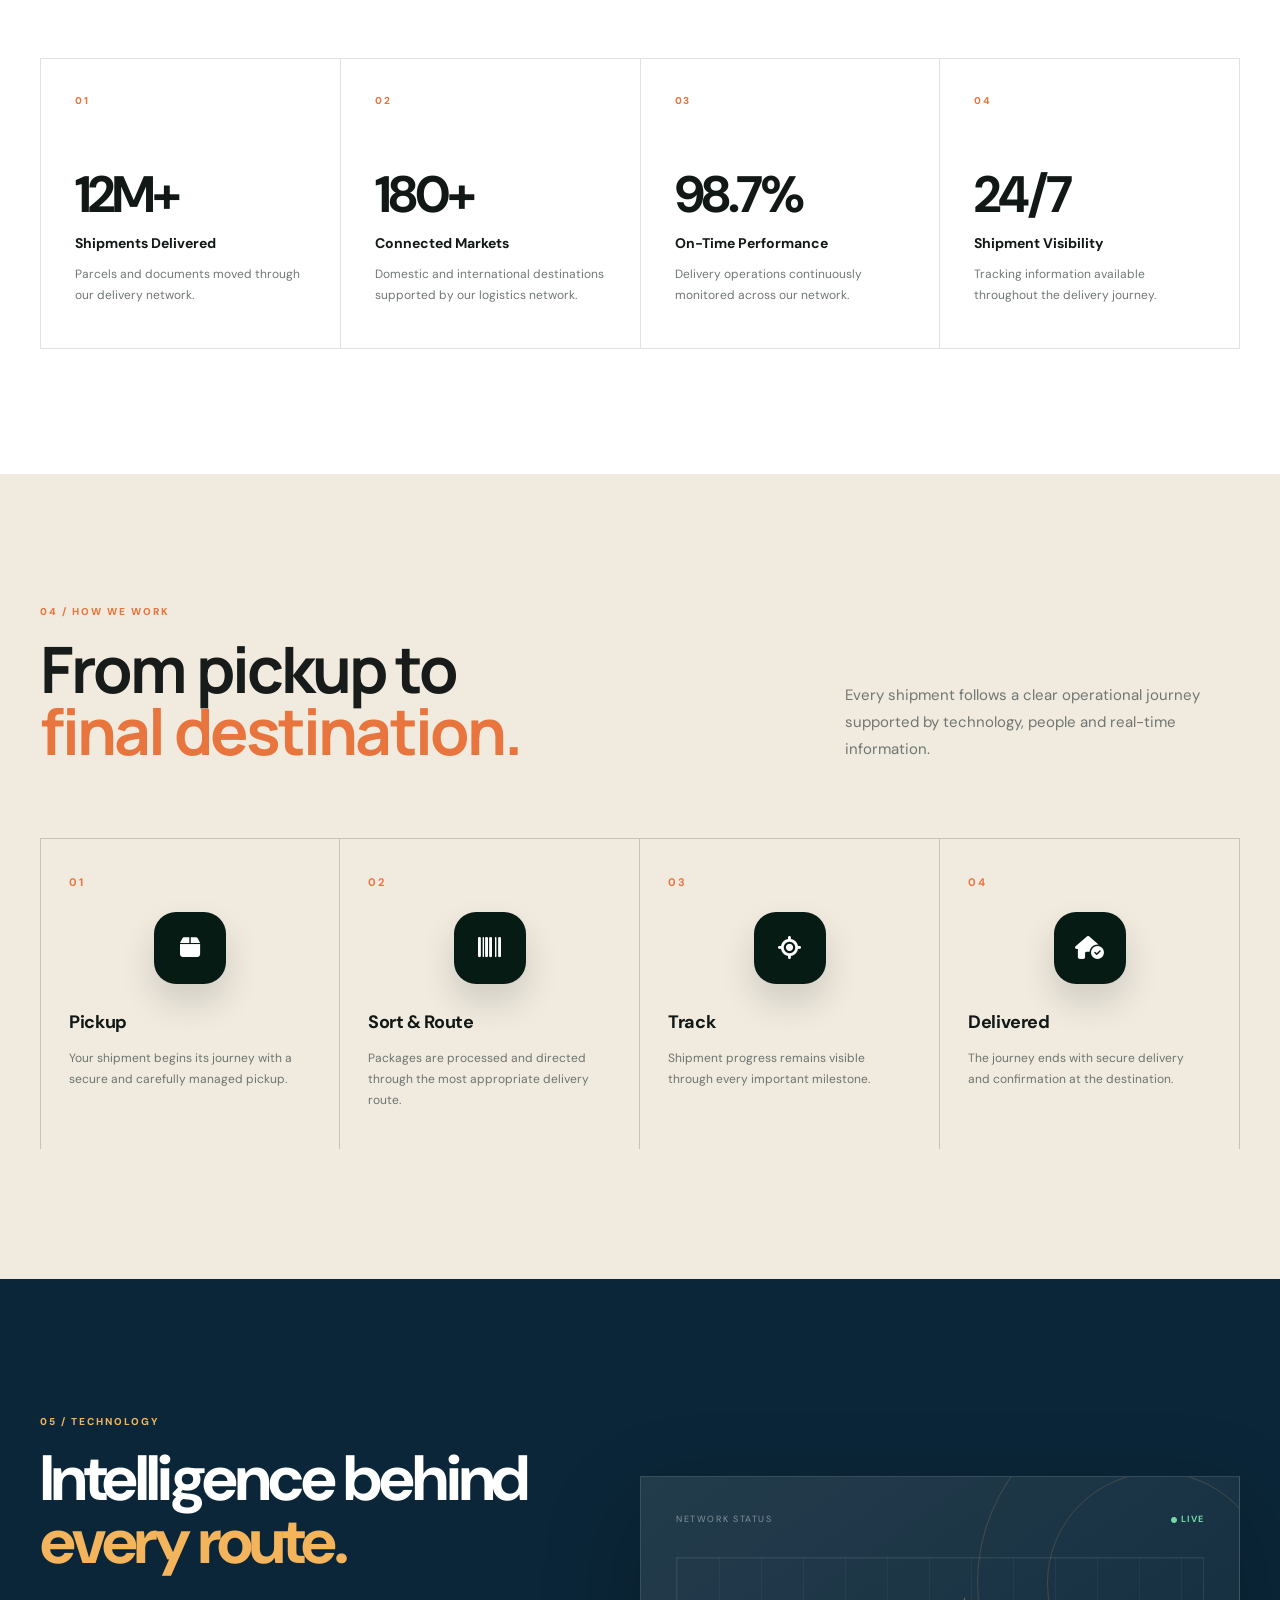
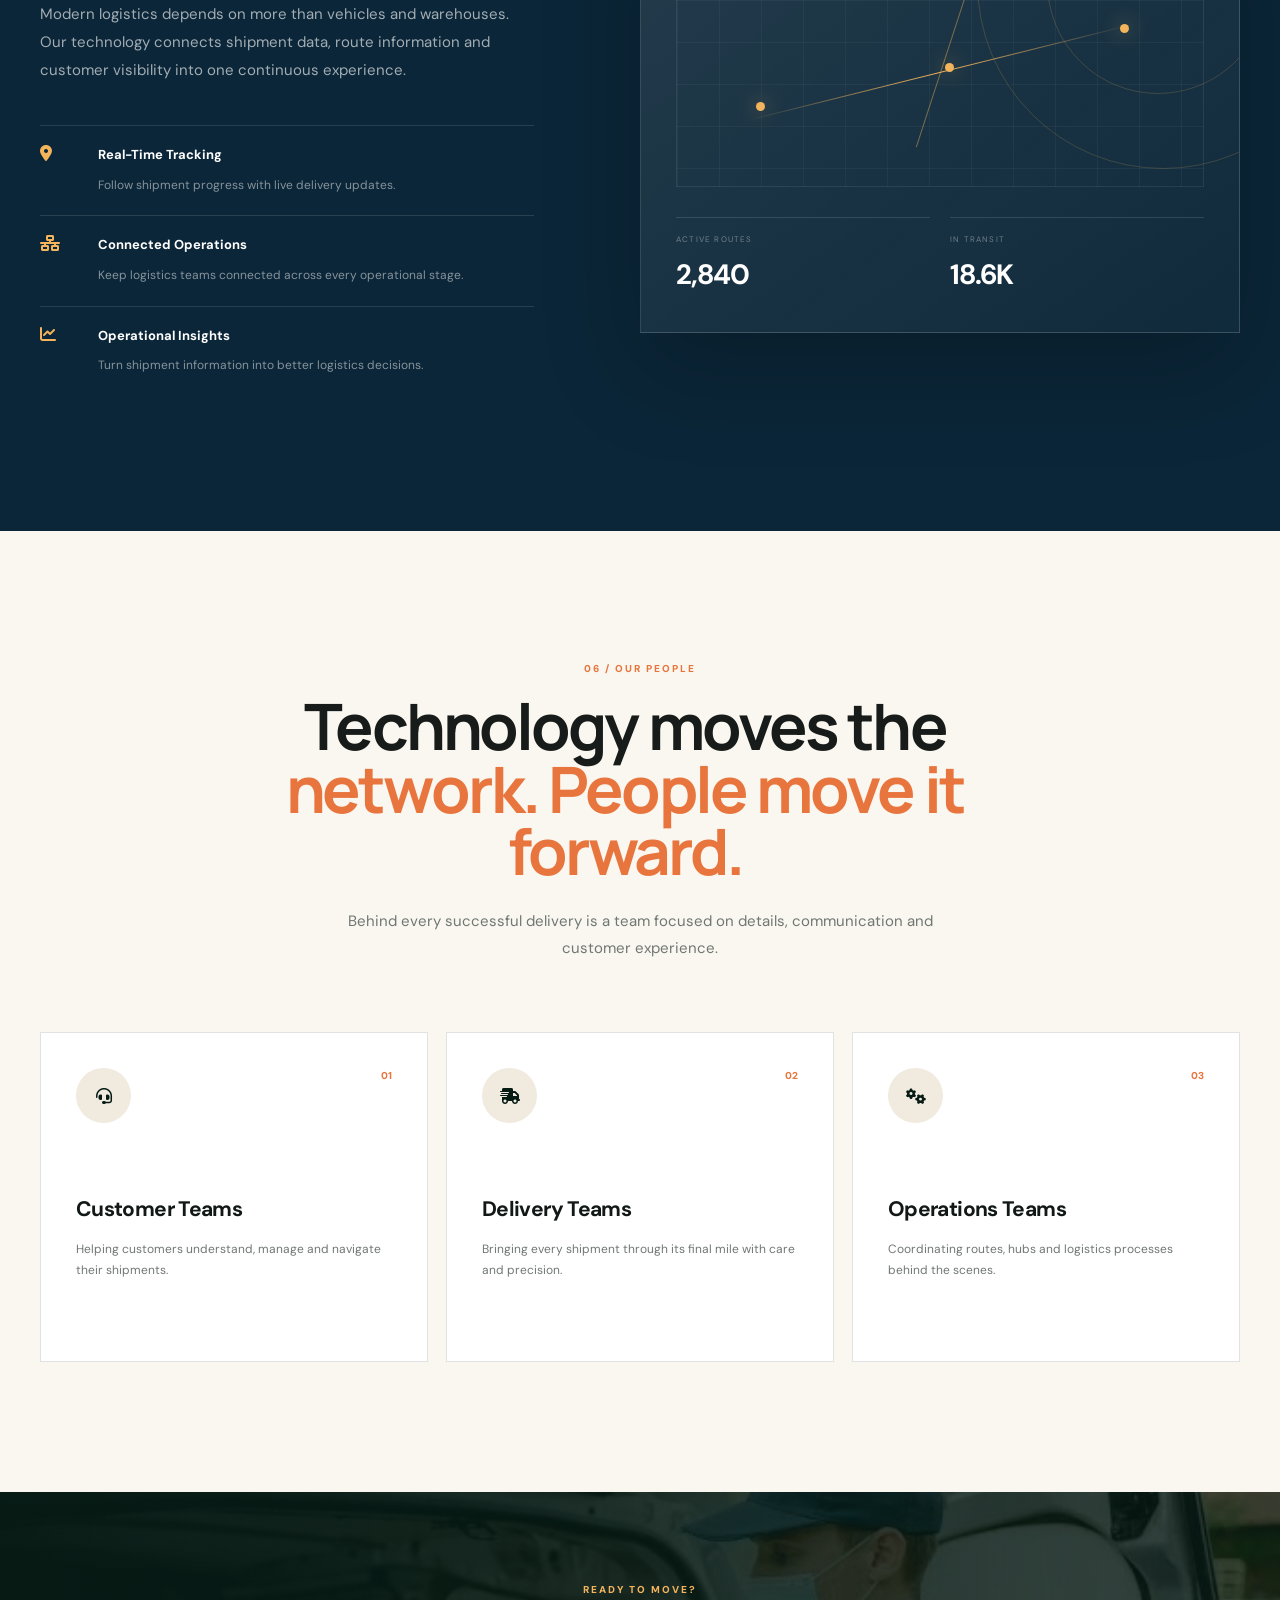
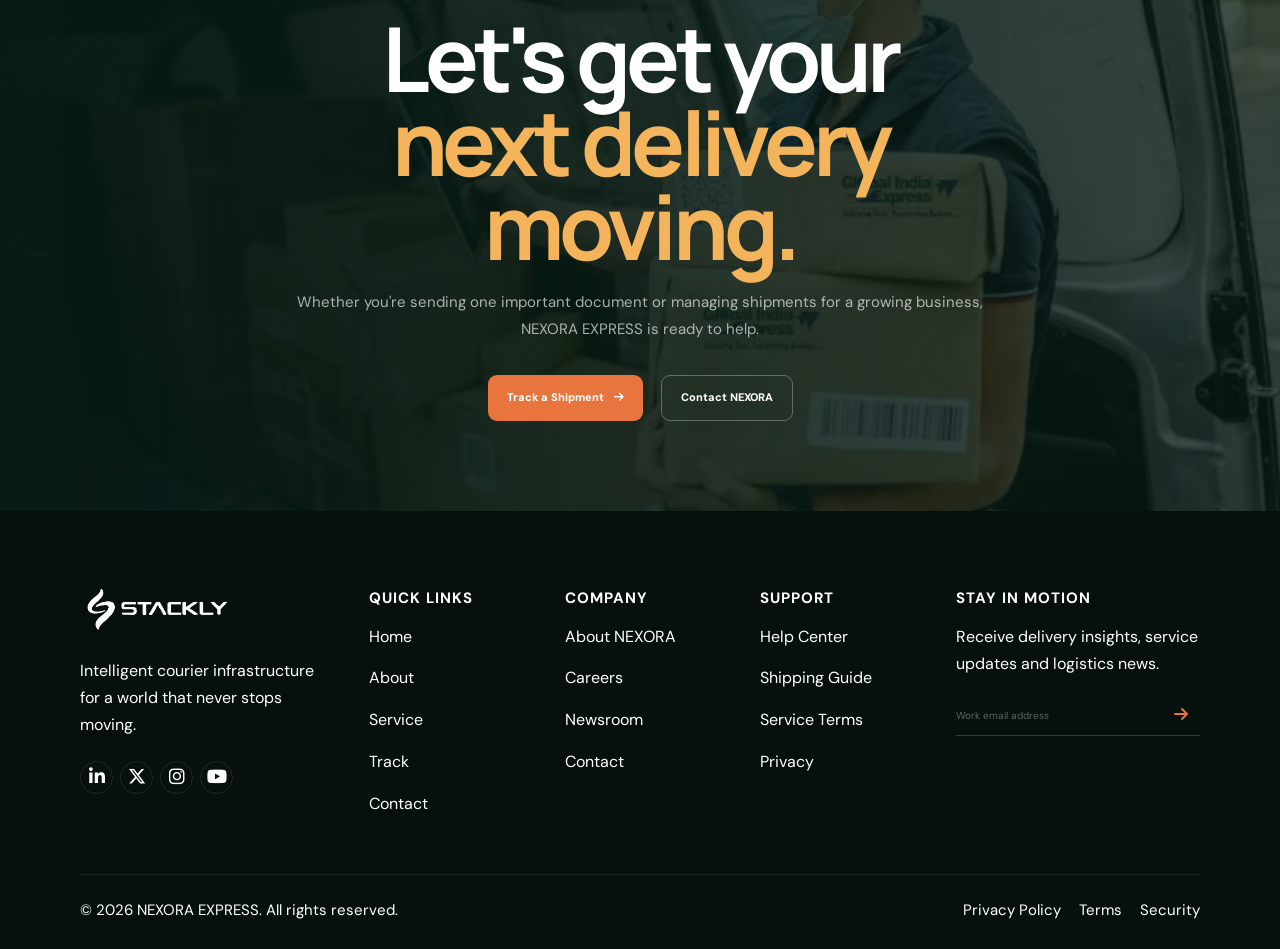
==== commit 6a068c46: "ADD" ====
--- a/about.html
+++ b/about.html
@@ -36,7 +36,7 @@
             </span>
 
             <div>
-                <strong>NEXORA</strong>
+                <strong>STACKLY</strong>
                 <span>EXPRESS</span>
             </div>
 
--- a/css/style.css
+++ b/css/style.css
@@ -12169,3 +12169,1015 @@
 }
 
 
+.mosaic-small.dark {
+    position: relative;
+    overflow: hidden;
+    isolation: isolate;
+}
+
+/* Background Image */
+.mosaic-small .mosaic-bg {
+    position: absolute;
+    inset: 0;
+    z-index: -1;
+}
+
+.mosaic-small .mosaic-bg img {
+    width: 100%;
+    height: 100%;
+    object-fit: cover;
+    display: block;
+    transition: transform 0.6s ease;
+}
+
+/* Content */
+.mosaic-small .mosaic-number,
+.mosaic-small p,
+.mosaic-small i {
+    position: relative;
+    z-index: 2;
+}
+
+/* Hover image zoom */
+.mosaic-small.dark:hover .mosaic-bg img {
+    transform: scale(1.06);
+}
+
+
+.mosaic-small .mosaic-number {
+    color: #ffffff;
+    font-size: 42px;
+    font-weight: 700;
+    line-height: 1;
+    display: block;
+}
+
+.mosaic-small p {
+    color: #ffffff;
+    font-size: 18px;
+    font-weight: 600;
+    line-height: 1.5;
+    margin-top: 14px;
+}
+
+
+.mosaic-small p {
+    color: #ffffff !important;
+    font-size: 20px;
+    font-weight: 600;
+    line-height: 1.5;
+    opacity: 1;
+    text-shadow: 0 2px 8px rgba(0, 0, 0, 0.45);
+    position: relative;
+    z-index: 5;
+}
+
+
+
+.image-feature {
+    position: relative;
+    overflow: hidden;
+    isolation: isolate;
+}
+
+.feature-bg {
+    position: absolute;
+    inset: 0;
+    z-index: -2;
+}
+
+.feature-bg img {
+    width: 100%;
+    height: 100%;
+    object-fit: cover;
+    display: block;
+    transition: transform 0.6s ease;
+}
+
+.feature-overlay {
+    position: absolute;
+    inset: 0;
+    background: linear-gradient(
+        135deg,
+        rgba(0, 0, 0, 0.72),
+        rgba(0, 0, 0, 0.42)
+    );
+    z-index: -1;
+}
+
+.image-feature:hover .feature-bg img {
+    transform: scale(1.08);
+}
+
+.image-feature .intro-number,
+.image-feature i,
+.image-feature h3,
+.image-feature p {
+    position: relative;
+    z-index: 2;
+}
+
+
+
+.image-feature .intro-number {
+    color: #ffffff !important;
+    font-size: 15px;
+    font-weight: 700;
+    position: relative;
+    z-index: 5;
+}
+
+.image-feature > i {
+    color: #ffffff !important;
+    font-size: 28px;
+    position: relative;
+    z-index: 5;
+}
+
+.image-feature h3 {
+    color: #ffffff !important;
+    font-size: 26px;
+    font-weight: 700;
+    position: relative;
+    z-index: 5;
+}
+
+.image-feature p {
+    color: #ffffff !important;
+    font-size: 17px;
+    font-weight: 500;
+    line-height: 1.6;
+    opacity: 1 !important;
+    position: relative;
+    z-index: 5;
+    text-shadow: 0 2px 8px rgba(0, 0, 0, 0.5);
+}
+
+
+
+
+.cta-content {
+    text-align: center;
+    margin-left: auto;
+    margin-right: auto;
+}
+
+.cta-content p {
+    max-width: 700px;
+    margin: 20px auto 0;
+    text-align: center;
+}
+
+.cta-actions {
+    display: flex;
+    justify-content: center;
+    align-items: center;
+    gap: 18px;
+    margin-top: 32px;
+}
+
+
+.services-hero-bottom {
+    border-top: none !important;
+    border-bottom: none !important;
+    box-shadow: none !important;
+    position: relative;
+}
+
+.services-hero-bottom::before,
+.services-hero-bottom::after {
+    content: none !important;
+    display: none !important;
+}
+
+.services-hero-bottom span {
+    border: none !important;
+}
+
+
+
+.site-footer .container {
+    max-width: 1200px;
+    margin: 0 auto;
+    padding-left: 40px;
+    padding-right: 40px;
+}
+
+.site-footer .footer-main {
+    display: grid;
+    grid-template-columns: 1.3fr 0.8fr 0.8fr 0.8fr 1.3fr;
+    gap: 45px;
+    align-items: start;
+}
+
+.site-footer .footer-brand,
+.site-footer .footer-column,
+.site-footer .footer-newsletter {
+    min-width: 0;
+}
+
+.site-footer .footer-brand p {
+    max-width: 280px;
+}
+
+.site-footer .footer-newsletter p {
+    max-width: 280px;
+}
+
+.site-footer .newsletter-input {
+    max-width: 280px;
+}
+
+.site-footer .footer-bottom {
+    display: flex;
+    justify-content: space-between;
+    align-items: center;
+    gap: 30px;
+}
+
+/* Mobile */
+@media (max-width: 900px) {
+    .site-footer .container {
+        padding-left: 24px;
+        padding-right: 24px;
+    }
+
+    .site-footer .footer-main {
+        grid-template-columns: repeat(2, 1fr);
+        gap: 40px 30px;
+    }
+}
+
+@media (max-width: 600px) {
+    .site-footer .footer-main {
+        grid-template-columns: 1fr;
+        text-align: center;
+    }
+
+    .site-footer .footer-brand,
+    .site-footer .footer-column,
+    .site-footer .footer-newsletter {
+        align-items: center;
+        text-align: center;
+    }
+
+    .site-footer .footer-brand p,
+    .site-footer .footer-newsletter p {
+        margin-left: auto;
+        margin-right: auto;
+    }
+
+    .site-footer .footer-socials {
+        justify-content: center;
+    }
+
+    .site-footer .footer-bottom {
+        flex-direction: column;
+        text-align: center;
+    }
+}
+
+
+
+.site-footer {
+    color: #fff !important;
+}
+
+/* Footer paragraph text */
+.site-footer p {
+    color: #fff !important;
+    font-size: 16px;
+    line-height: 1.7;
+    opacity: 1 !important;
+}
+
+/* Footer column headings */
+.site-footer h4 {
+    color: #fff !important;
+    font-size: 15px;
+    font-weight: 700;
+    letter-spacing: 1px;
+}
+
+/* Footer links */
+.site-footer a {
+    color: #fff !important;
+    font-size: 16px;
+    line-height: 1.8;
+    opacity: 1 !important;
+}
+
+/* Footer links hover */
+.site-footer .footer-column a:hover,
+.site-footer .footer-bottom a:hover {
+    color: #fff !important;
+}
+
+/* Footer bottom text */
+.site-footer .footer-bottom {
+    color: #fff !important;
+    font-size: 15px;
+}
+
+.site-footer .footer-bottom span,
+.site-footer .footer-bottom a {
+    color: #fff !important;
+    font-size: 15px;
+}
+
+/* Social icons */
+.site-footer .footer-socials a {
+    color: #fff !important;
+    font-size: 18px;
+}
+
+
+
+
+/* =========================================================
+   ABOUT INTRO — MOBILE RESPONSIVE
+========================================================= */
+
+@media (max-width: 768px) {
+
+    .about-intro {
+        padding-top: 70px;
+        padding-bottom: 70px;
+    }
+
+    /* Heading */
+    .about-intro .section-heading {
+        display: block;
+        text-align: left;
+        margin-bottom: 45px;
+    }
+
+    .about-intro .section-heading h2 {
+        font-size: clamp(32px, 9vw, 46px);
+        line-height: 1.08;
+        margin-top: 14px;
+    }
+
+    .about-intro .section-heading p {
+        max-width: 100%;
+        margin-top: 20px;
+        font-size: 16px;
+        line-height: 1.7;
+    }
+
+    /* Main content */
+    .about-intro-grid {
+        display: flex;
+        flex-direction: column;
+        gap: 45px;
+    }
+
+    /* Text */
+    .about-intro-copy {
+        width: 100%;
+    }
+
+    .about-intro-copy .large-copy {
+        font-size: 21px;
+        line-height: 1.55;
+        margin-bottom: 22px;
+    }
+
+    .about-intro-copy p:not(.large-copy) {
+        font-size: 16px;
+        line-height: 1.75;
+        margin-bottom: 20px;
+    }
+
+    .about-intro-copy .text-link {
+        display: inline-flex;
+        align-items: center;
+        gap: 9px;
+        margin-top: 8px;
+        font-size: 15px;
+    }
+
+    /* Image */
+    .about-intro-visual {
+        width: 100%;
+        position: relative;
+    }
+
+    .about-image-main {
+        width: 100%;
+        height: 360px;
+        border-radius: 18px;
+        overflow: hidden;
+    }
+
+    .about-image-main img {
+        width: 100%;
+        height: 100%;
+        object-fit: cover;
+        display: block;
+    }
+
+    /* Floating card */
+    .about-image-card {
+        position: absolute;
+        left: 18px;
+        bottom: 18px;
+        width: auto;
+        max-width: 210px;
+        padding: 15px 18px;
+        display: flex;
+        align-items: center;
+        gap: 12px;
+    }
+
+    .about-image-card strong {
+        font-size: 22px;
+    }
+
+    .about-image-card span {
+        font-size: 13px;
+        line-height: 1.4;
+    }
+}
+
+
+/* =========================================================
+   SMALL MOBILE
+========================================================= */
+
+@media (max-width: 480px) {
+
+    .about-intro {
+        padding-top: 55px;
+        padding-bottom: 55px;
+    }
+
+    .about-intro .section-heading {
+        margin-bottom: 35px;
+    }
+
+    .about-intro .section-heading h2 {
+        font-size: 32px;
+        line-height: 1.1;
+    }
+
+    .about-intro .section-heading p {
+        font-size: 15px;
+        line-height: 1.65;
+    }
+
+    .about-intro-grid {
+        gap: 35px;
+    }
+
+    .about-intro-copy .large-copy {
+        font-size: 19px;
+        line-height: 1.5;
+    }
+
+    .about-intro-copy p:not(.large-copy) {
+        font-size: 15px;
+        line-height: 1.7;
+    }
+
+    .about-image-main {
+        height: 300px;
+        border-radius: 15px;
+    }
+
+    .about-image-card {
+        left: 12px;
+        bottom: 12px;
+        padding: 12px 14px;
+        max-width: 185px;
+    }
+
+    .about-image-card strong {
+        font-size: 20px;
+    }
+
+    .about-image-card span {
+        font-size: 12px;
+    }
+}
+
+
+
+/* =========================================================
+   MISSION SECTION — MOBILE RESPONSIVE
+========================================================= */
+
+@media (max-width: 768px) {
+
+    .mission-section {
+        padding-top: 70px;
+        padding-bottom: 70px;
+    }
+
+    .mission-grid {
+        display: flex;
+        flex-direction: column;
+        gap: 45px;
+    }
+
+    /* Mission Image */
+    .mission-visual {
+        width: 100%;
+        position: relative;
+    }
+
+    .mission-visual img {
+        width: 100%;
+        height: 360px;
+        display: block;
+        object-fit: cover;
+        border-radius: 18px;
+    }
+
+    /* Stamp */
+    .mission-stamp {
+        position: absolute;
+        left: 18px;
+        bottom: 18px;
+        padding: 13px 16px;
+        display: flex;
+        align-items: center;
+        gap: 9px;
+        border-radius: 8px;
+    }
+
+    .mission-stamp i {
+        font-size: 16px;
+    }
+
+    .mission-stamp span {
+        font-size: 11px;
+        letter-spacing: 1px;
+        white-space: nowrap;
+    }
+
+    /* Content */
+    .mission-content {
+        width: 100%;
+    }
+
+    .mission-content .section-kicker {
+        font-size: 12px;
+    }
+
+    .mission-content h2 {
+        font-size: clamp(32px, 9vw, 46px);
+        line-height: 1.08;
+        margin-top: 14px;
+        margin-bottom: 22px;
+    }
+
+    .mission-content p {
+        font-size: 16px;
+        line-height: 1.75;
+        margin-bottom: 20px;
+    }
+
+    /* Mission Points */
+    .mission-points {
+        margin-top: 32px;
+        display: flex;
+        flex-direction: column;
+        gap: 20px;
+    }
+
+    .mission-points > div {
+        display: flex;
+        align-items: flex-start;
+        gap: 15px;
+    }
+
+    .mission-points > div > i {
+        flex-shrink: 0;
+        font-size: 19px;
+        margin-top: 3px;
+    }
+
+    .mission-points > div > div {
+        display: flex;
+        flex-direction: column;
+        gap: 5px;
+    }
+
+    .mission-points strong {
+        font-size: 16px;
+    }
+
+    .mission-points span {
+        font-size: 14px;
+        line-height: 1.6;
+    }
+}
+
+
+/* =========================================================
+   SMALL MOBILE
+========================================================= */
+
+@media (max-width: 480px) {
+
+    .mission-section {
+        padding-top: 55px;
+        padding-bottom: 55px;
+    }
+
+    .mission-grid {
+        gap: 35px;
+    }
+
+    .mission-visual img {
+        height: 300px;
+        border-radius: 15px;
+    }
+
+    .mission-stamp {
+        left: 12px;
+        bottom: 12px;
+        padding: 11px 13px;
+    }
+
+    .mission-stamp span {
+        font-size: 10px;
+        letter-spacing: .8px;
+    }
+
+    .mission-content h2 {
+        font-size: 32px;
+    }
+
+    .mission-content p {
+        font-size: 15px;
+        line-height: 1.7;
+    }
+
+    .mission-points {
+        gap: 18px;
+        margin-top: 28px;
+    }
+
+    .mission-points strong {
+        font-size: 15px;
+    }
+
+    .mission-points span {
+        font-size: 13px;
+    }
+}
+
+
+
+/* =========================================================
+   TECHNOLOGY SECTION — MOBILE RESPONSIVE
+========================================================= */
+
+@media (max-width: 768px) {
+
+    .technology-section {
+        padding-top: 70px;
+        padding-bottom: 70px;
+    }
+
+    .technology-grid {
+        display: flex;
+        flex-direction: column;
+        gap: 45px;
+    }
+
+    /* Content */
+    .technology-content {
+        width: 100%;
+    }
+
+    .technology-content .section-kicker {
+        font-size: 12px;
+    }
+
+    .technology-content h2 {
+        font-size: clamp(32px, 9vw, 46px);
+        line-height: 1.08;
+        margin-top: 14px;
+        margin-bottom: 22px;
+    }
+
+    .technology-content p {
+        font-size: 16px;
+        line-height: 1.75;
+        margin-bottom: 28px;
+    }
+
+    /* Technology List */
+    .technology-list {
+        display: flex;
+        flex-direction: column;
+        gap: 22px;
+    }
+
+    .technology-list > div {
+        display: flex;
+        align-items: flex-start;
+        gap: 15px;
+    }
+
+    .technology-list > div > i {
+        flex-shrink: 0;
+        font-size: 19px;
+        margin-top: 3px;
+    }
+
+    .technology-list > div > div {
+        display: flex;
+        flex-direction: column;
+        gap: 5px;
+    }
+
+    .technology-list strong {
+        font-size: 16px;
+        line-height: 1.4;
+    }
+
+    .technology-list span {
+        font-size: 14px;
+        line-height: 1.6;
+    }
+
+    /* Technology Visual */
+    .technology-visual {
+        width: 100%;
+    }
+
+    .technology-card {
+        width: 100%;
+        min-height: 300px;
+        box-sizing: border-box;
+        padding: 24px;
+    }
+
+    .technology-card-top {
+        display: flex;
+        justify-content: space-between;
+        align-items: center;
+        gap: 15px;
+    }
+
+    .technology-card-top span {
+        font-size: 11px;
+        letter-spacing: 1px;
+    }
+
+    .technology-card-top strong {
+        font-size: 12px;
+        white-space: nowrap;
+    }
+
+    .technology-metrics {
+        display: grid;
+        grid-template-columns: 1fr 1fr;
+        gap: 20px;
+        margin-top: 35px;
+    }
+
+    .technology-metrics small {
+        font-size: 10px;
+        line-height: 1.4;
+    }
+
+    .technology-metrics strong {
+        display: block;
+        font-size: 28px;
+        margin-top: 7px;
+    }
+}
+
+
+/* =========================================================
+   SMALL MOBILE
+========================================================= */
+
+@media (max-width: 480px) {
+
+    .technology-section {
+        padding-top: 55px;
+        padding-bottom: 55px;
+    }
+
+    .technology-grid {
+        gap: 35px;
+    }
+
+    .technology-content h2 {
+        font-size: 32px;
+    }
+
+    .technology-content p {
+        font-size: 15px;
+        line-height: 1.7;
+    }
+
+    .technology-list {
+        gap: 18px;
+    }
+
+    .technology-list strong {
+        font-size: 15px;
+    }
+
+    .technology-list span {
+        font-size: 13px;
+    }
+
+    .technology-card {
+        min-height: 270px;
+        padding: 20px;
+    }
+
+    .technology-metrics {
+        gap: 15px;
+        margin-top: 30px;
+    }
+
+    .technology-metrics strong {
+        font-size: 24px;
+    }
+}
+
+
+
+/* =========================================================
+   TRACKING TOOL — MOBILE RESPONSIVE
+========================================================= */
+
+@media (max-width: 768px) {
+
+    .tracking-tool-section {
+        padding-top: 70px;
+        padding-bottom: 70px;
+    }
+
+    /* Heading */
+    .tracking-tool-heading {
+        text-align: center;
+        width: 100%;
+    }
+
+    .tracking-tool-heading .section-kicker {
+        font-size: 12px;
+    }
+
+    .tracking-tool-heading h2 {
+        font-size: clamp(32px, 9vw, 44px);
+        line-height: 1.08;
+        margin-top: 14px;
+    }
+
+    .tracking-tool-heading p {
+        font-size: 16px;
+        line-height: 1.7;
+        max-width: 500px;
+        margin: 18px auto 0;
+    }
+
+    /* Tracking Card */
+    .tracking-tool-card {
+        width: 100%;
+        margin-top: 40px;
+        padding: 25px;
+        box-sizing: border-box;
+        display: flex;
+        flex-direction: column;
+        align-items: stretch;
+        gap: 22px;
+    }
+
+    /* Icon */
+    .tracking-tool-icon {
+        width: 54px;
+        height: 54px;
+        flex-shrink: 0;
+        display: flex;
+        align-items: center;
+        justify-content: center;
+        margin: 0 auto;
+    }
+
+    .tracking-tool-icon i {
+        font-size: 22px;
+    }
+
+    /* Input Area */
+    .tracking-input-area {
+        width: 100%;
+    }
+
+    .tracking-input-area label {
+        display: block;
+        margin-bottom: 10px;
+        font-size: 11px;
+        letter-spacing: 1px;
+    }
+
+    /* Input + Button */
+    .tracking-input-wrap {
+        display: flex;
+        flex-direction: column;
+        width: 100%;
+        gap: 10px;
+    }
+
+    .tracking-input-wrap input {
+        width: 100%;
+        height: 54px;
+        box-sizing: border-box;
+        padding: 0 17px;
+        font-size: 15px;
+    }
+
+    .tracking-search-btn {
+        width: 100%;
+        min-height: 54px;
+        padding: 0 20px;
+        display: flex;
+        align-items: center;
+        justify-content: center;
+        gap: 10px;
+        font-size: 14px;
+        box-sizing: border-box;
+    }
+
+    .tracking-input-area small {
+        display: block;
+        margin-top: 10px;
+        font-size: 12px;
+        line-height: 1.5;
+    }
+}
+
+
+/* =========================================================
+   SMALL MOBILE
+========================================================= */
+
+@media (max-width: 480px) {
+
+    .tracking-tool-section {
+        padding-top: 55px;
+        padding-bottom: 55px;
+    }
+
+    .tracking-tool-heading h2 {
+        font-size: 32px;
+    }
+
+    .tracking-tool-heading p {
+        font-size: 15px;
+        line-height: 1.65;
+    }
+
+    .tracking-tool-card {
+        margin-top: 30px;
+        padding: 20px;
+        gap: 18px;
+    }
+
+    .tracking-tool-icon {
+        width: 50px;
+        height: 50px;
+    }
+
+    .tracking-input-wrap input,
+    .tracking-search-btn {
+        height: 52px;
+        min-height: 52px;
+    }
+
+    .tracking-input-area small {
+        font-size: 11px;
+    }
+}
+
+
+
+.tracking-hero-bottom {
+    border: none !important;
+    border-top: none !important;
+    border-bottom: none !important;
+    box-shadow: none !important;
+}
+
+.tracking-hero-bottom::before,
+.tracking-hero-bottom::after {
+    content: none !important;
+    display: none !important;
+    border: none !important;
+    background: none !important;
+}
+
+
+
+.tracking-hero-bottom {
+    margin-top: 60px;
+}
